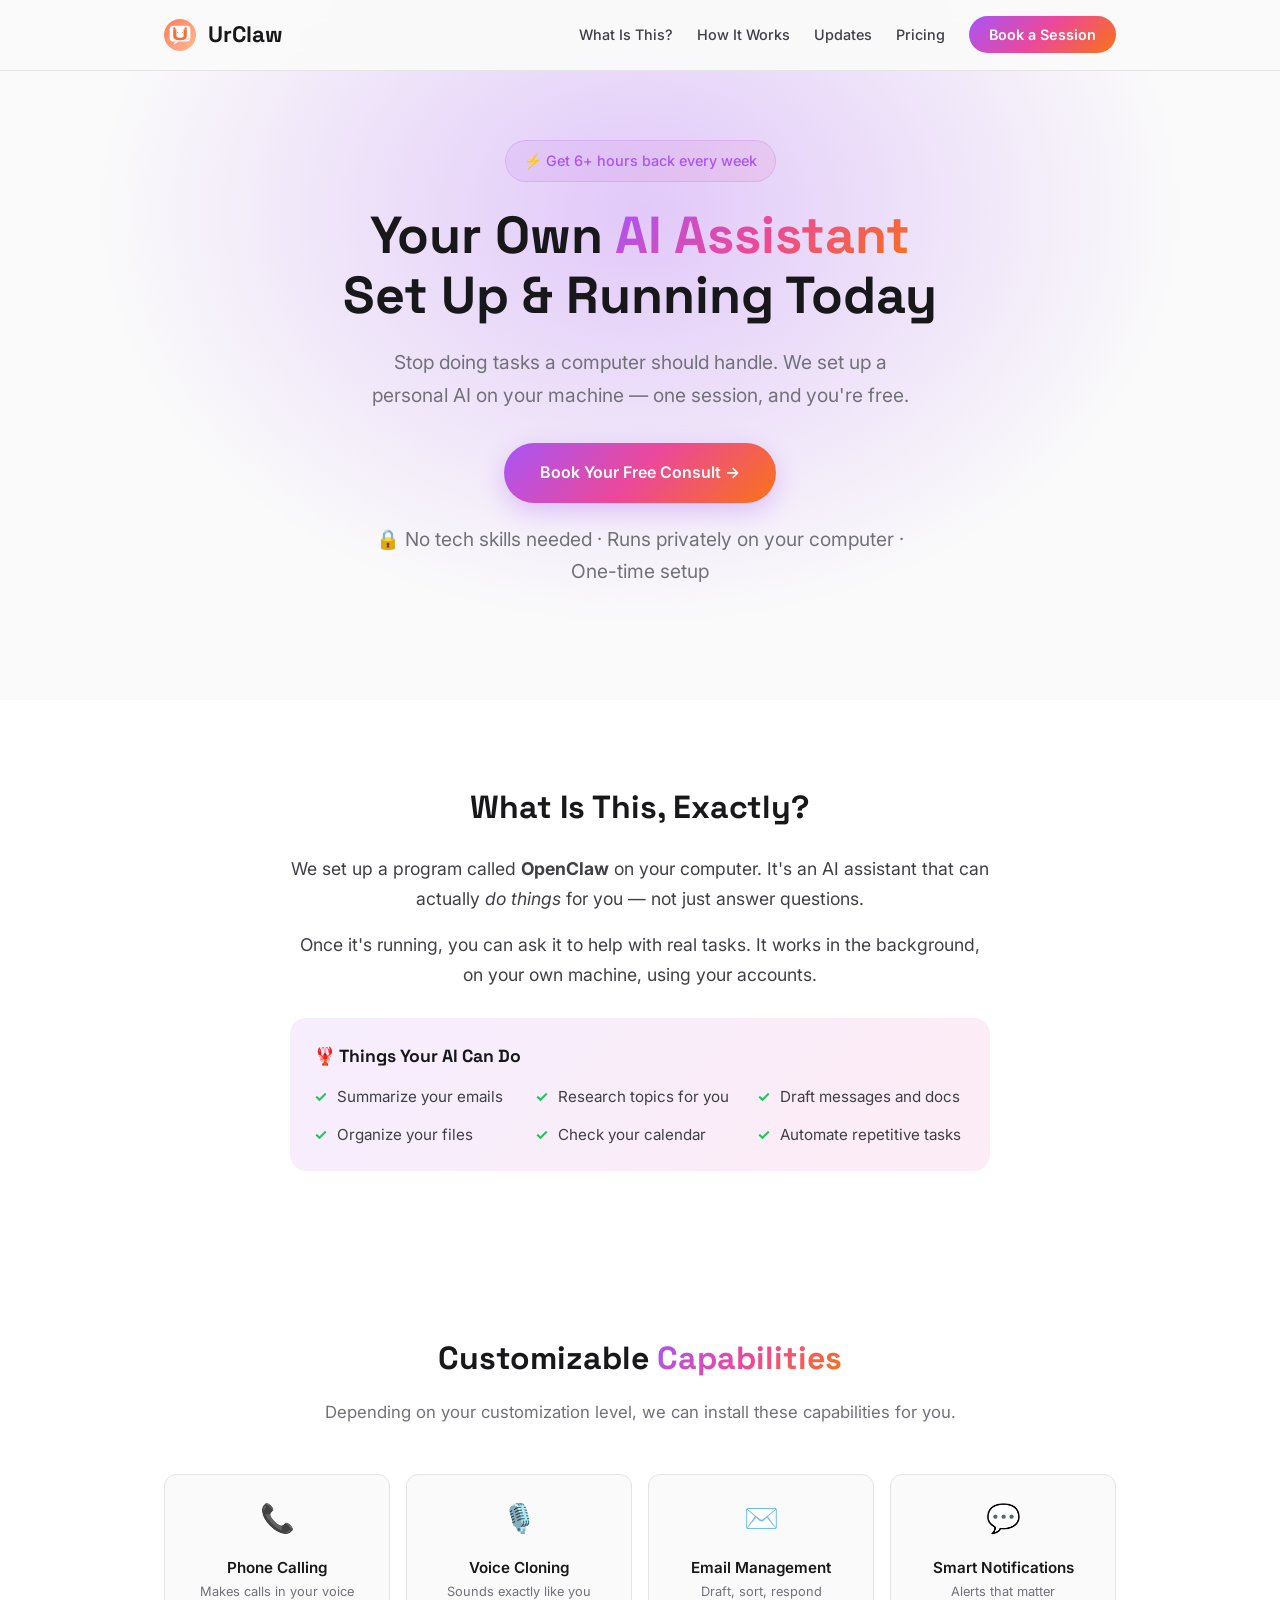
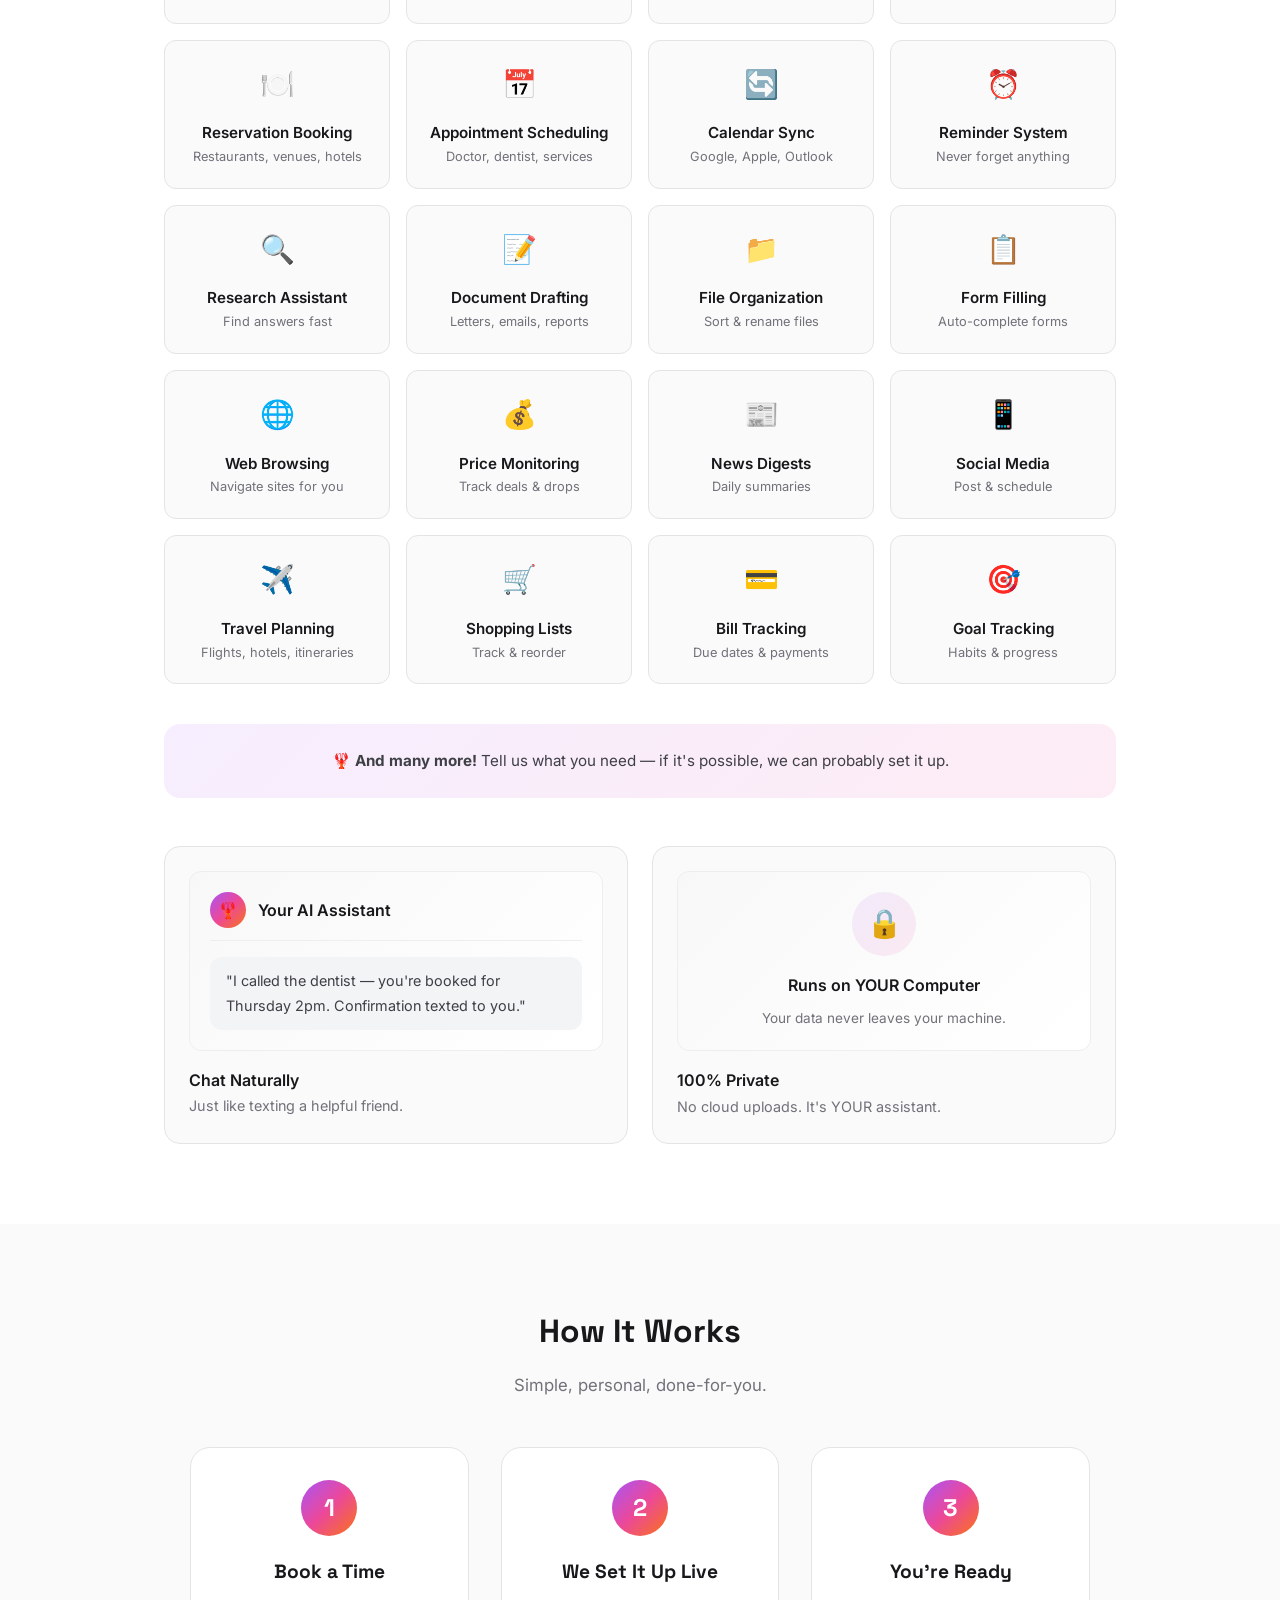
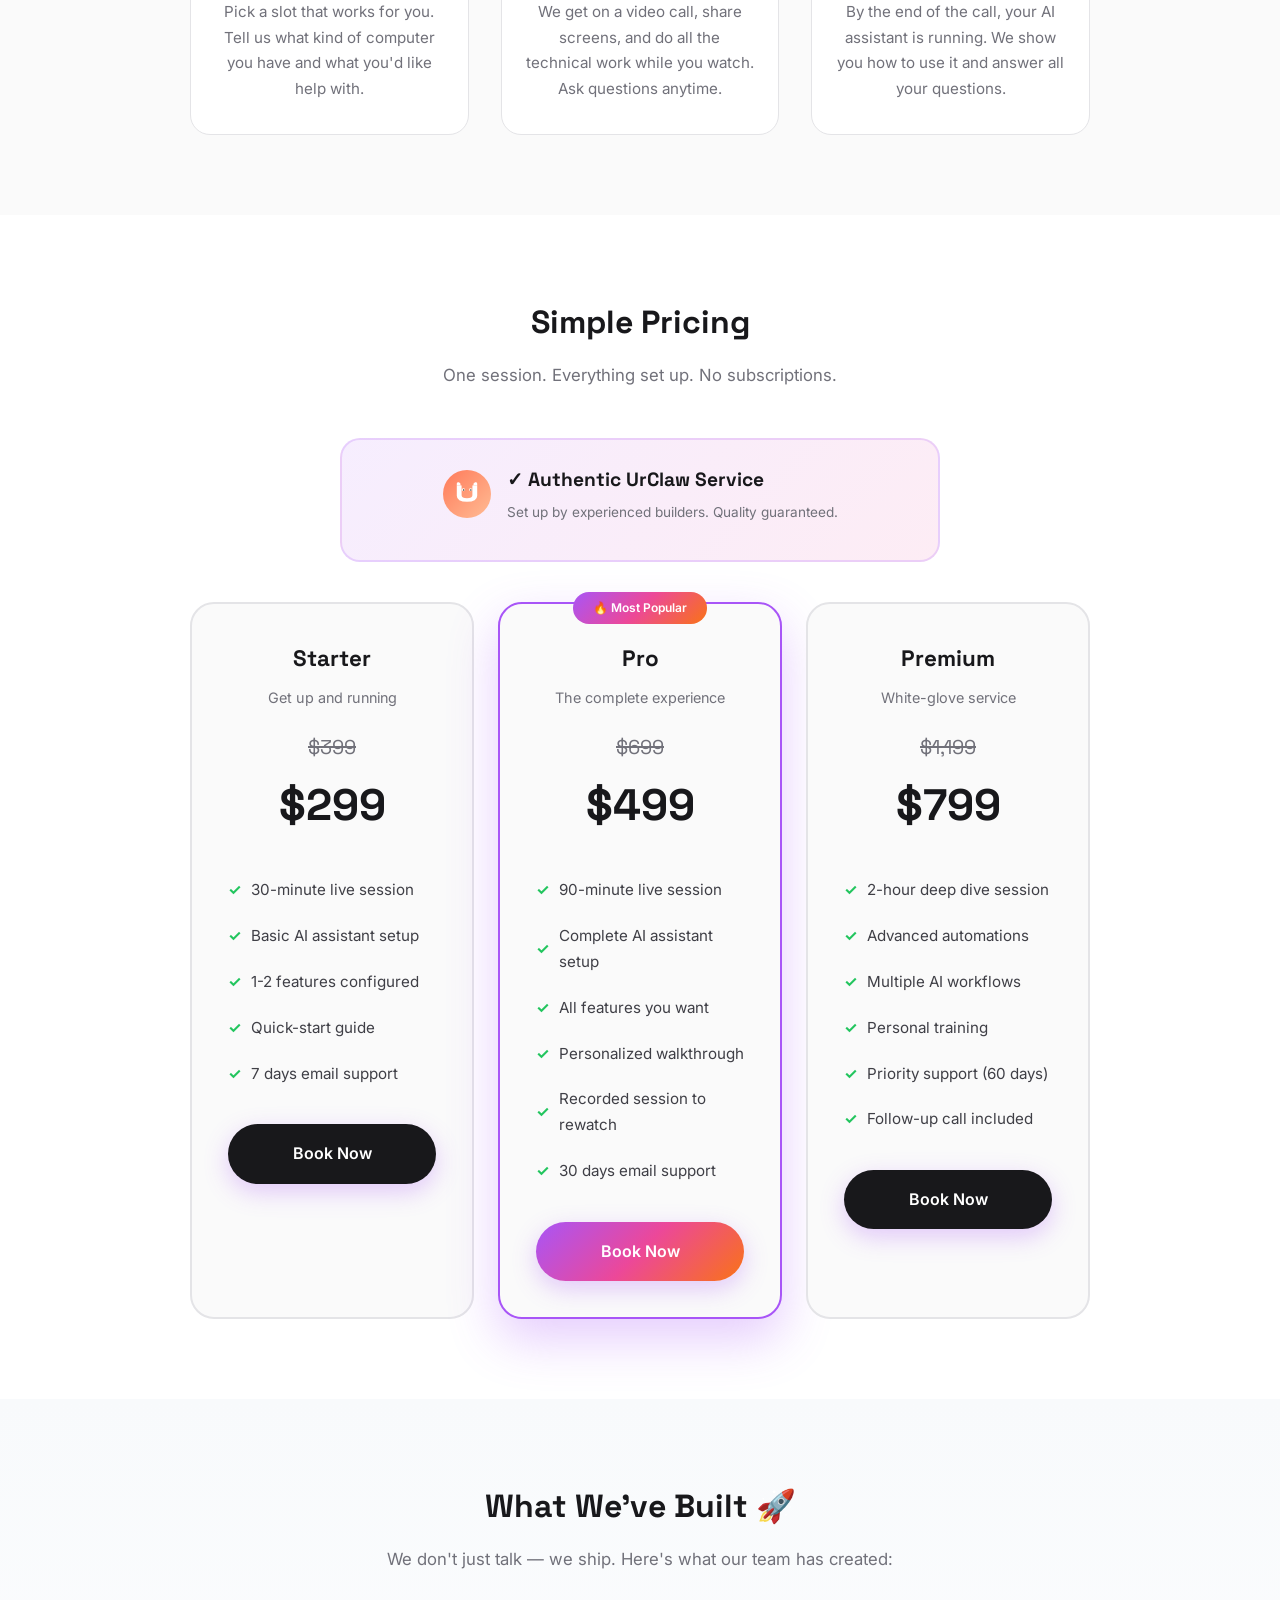
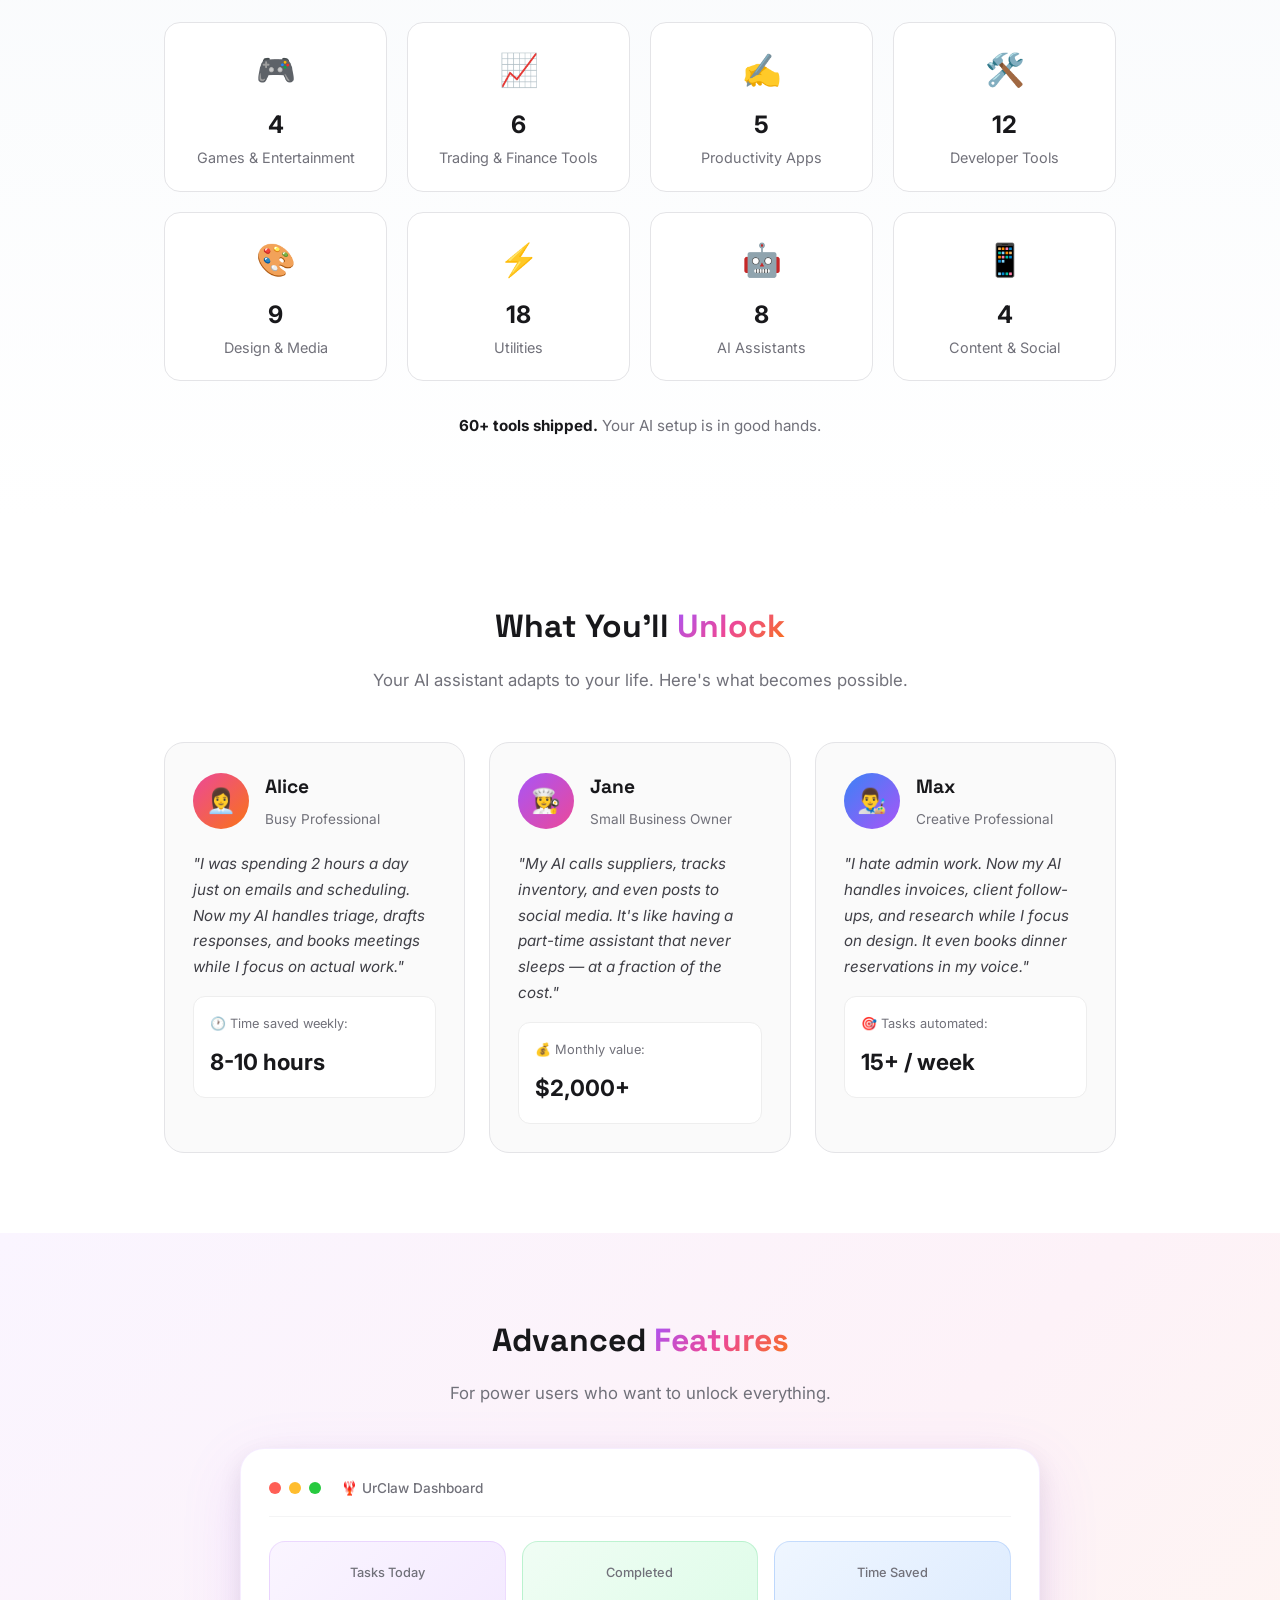
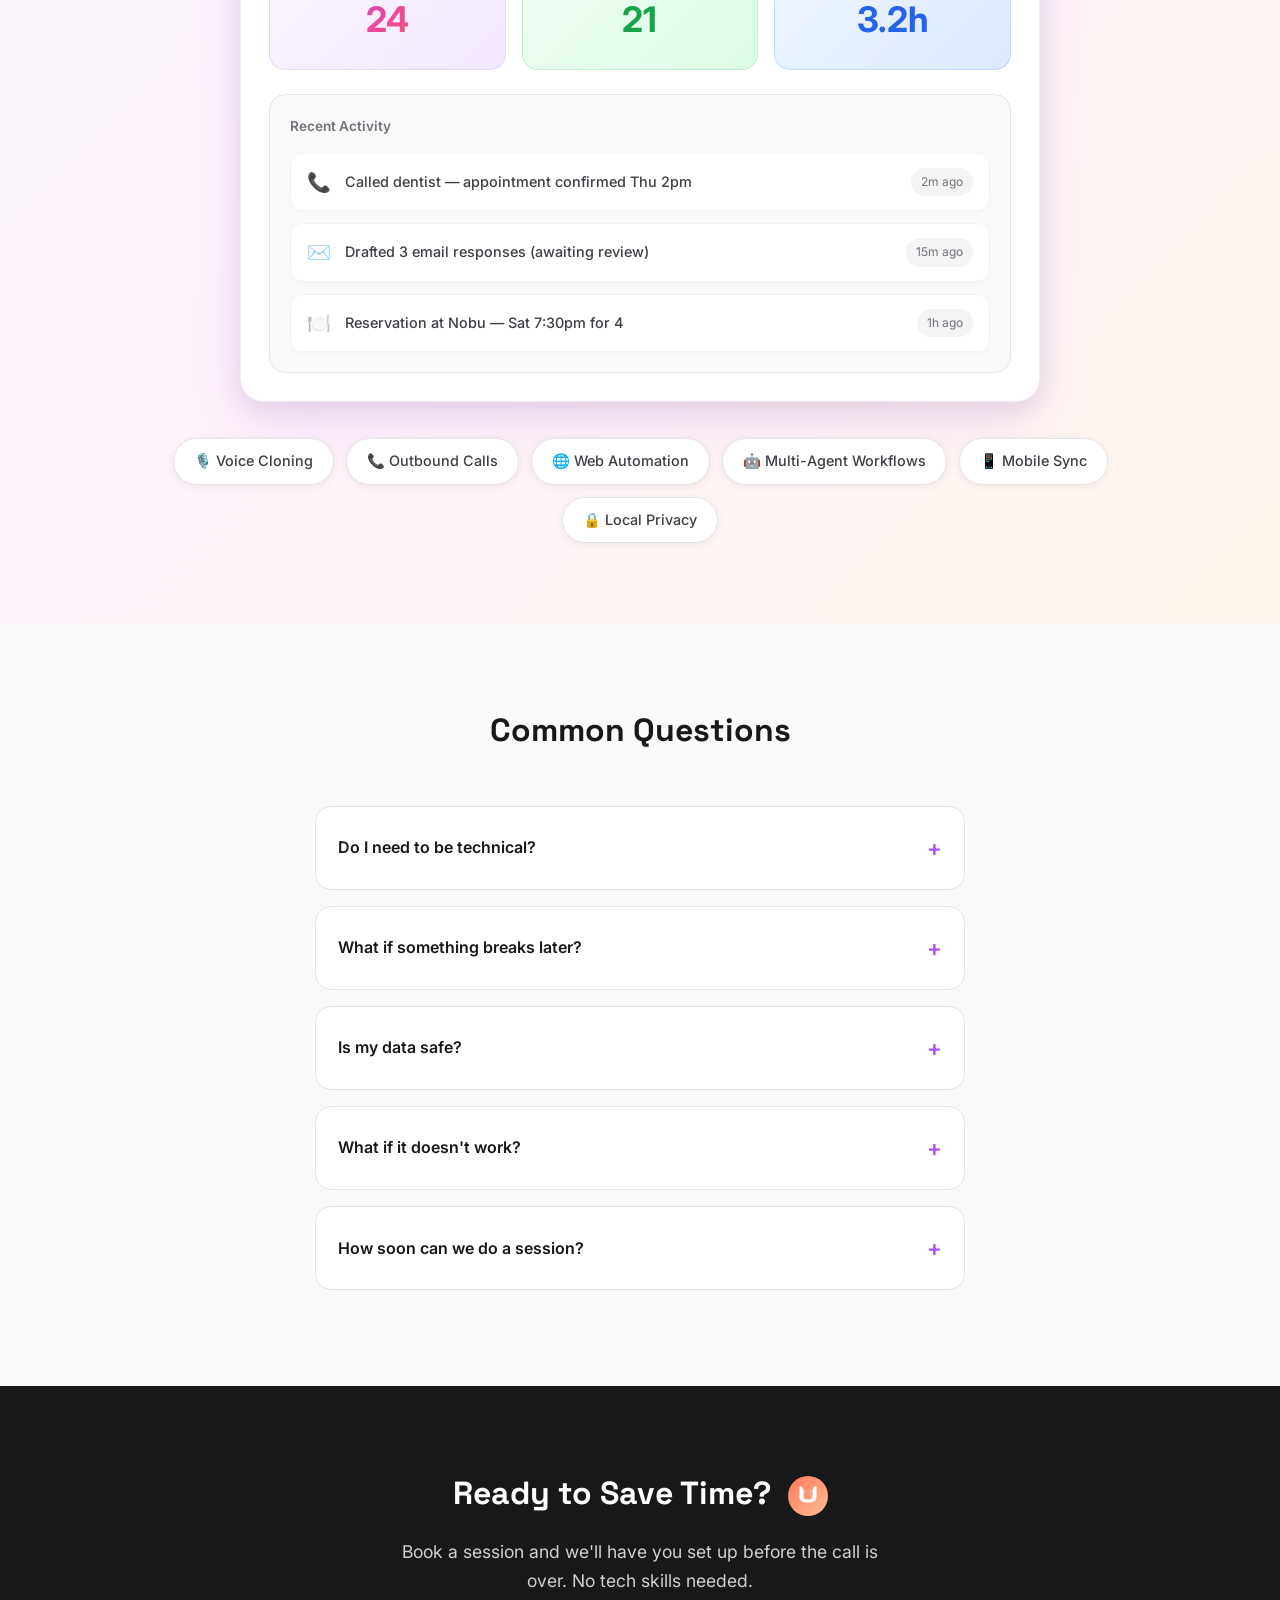
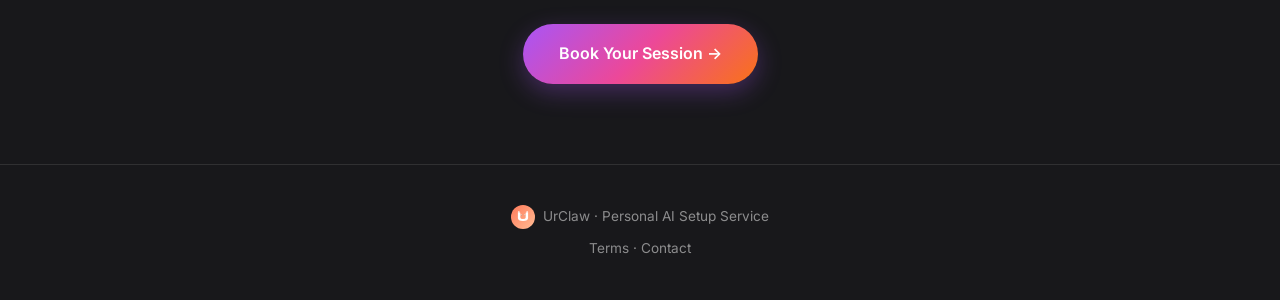
==== index.html @ 1b60577e "Initial site: clean public files only" ====
<!DOCTYPE html>
<html lang="en">
<head>
    <meta charset="UTF-8">
    <meta name="viewport" content="width=device-width, initial-scale=1.0">
    <title>UrClaw | Get Your Own AI Assistant, Set Up For You</title>
    <meta name="description" content="Want an AI that actually does things for you? We'll set it up on your computer in one session. No tech skills needed.">
    <link rel="icon" type="image/svg+xml" href="favicon.svg">
    <link rel="preconnect" href="https://fonts.googleapis.com">
    <link rel="preconnect" href="https://fonts.gstatic.com" crossorigin>
    <link href="https://fonts.googleapis.com/css2?family=Space+Grotesk:wght@400;500;600;700&family=Inter:wght@400;500&display=swap" rel="stylesheet">
    <style>
        :root {
            --primary: #18181b;
            --accent: #a855f7;
            --accent-glow: rgba(168, 85, 247, 0.3);
            --text: #3f3f46;
            --text-light: #71717a;
            --bg: #fafafa;
            --border: #e4e4e7;
            --success: #22c55e;
            --gradient: linear-gradient(135deg, #a855f7 0%, #ec4899 50%, #f97316 100%);
            --gradient-subtle: linear-gradient(135deg, rgba(168, 85, 247, 0.1) 0%, rgba(236, 72, 153, 0.1) 100%);
        }

        * { margin: 0; padding: 0; box-sizing: border-box; }

        body {
            font-family: 'Inter', -apple-system, sans-serif;
            color: var(--text);
            line-height: 1.7;
            background: var(--bg);
        }

        h1, h2, h3 { font-family: 'Space Grotesk', sans-serif; color: var(--primary); }

        .container { max-width: 1000px; margin: 0 auto; padding: 0 24px; }

        /* Navigation */
        nav {
            position: fixed;
            top: 0;
            left: 0;
            right: 0;
            background: rgba(250, 250, 250, 0.95);
            backdrop-filter: blur(12px);
            border-bottom: 1px solid var(--border);
            z-index: 1000;
            padding: 16px 0;
        }

        nav .container {
            display: flex;
            justify-content: space-between;
            align-items: center;
        }

        .logo {
            font-family: 'Space Grotesk', sans-serif;
            font-size: 1.4rem;
            font-weight: 700;
            color: var(--primary);
            text-decoration: none;
            display: flex;
            align-items: center;
            gap: 8px;
        }

        .nav-links {
            display: flex;
            gap: 24px;
            list-style: none;
            align-items: center;
        }

        .nav-links a {
            color: var(--text);
            text-decoration: none;
            font-weight: 500;
            font-size: 0.9rem;
        }

        .nav-links a:hover { color: var(--accent); }

        .nav-cta {
            background: var(--gradient);
            color: white !important;
            padding: 10px 20px;
            border-radius: 50px;
            font-weight: 600 !important;
        }

        /* Hamburger Menu */
        .hamburger {
            display: none;
            flex-direction: column;
            gap: 5px;
            cursor: pointer;
            background: none;
            border: none;
            padding: 8px;
        }

        .hamburger span {
            width: 24px;
            height: 2px;
            background: var(--primary);
            transition: all 0.3s;
        }

        .hamburger.active span:nth-child(1) {
            transform: rotate(45deg) translate(6px, 6px);
        }

        .hamburger.active span:nth-child(2) {
            opacity: 0;
        }

        .hamburger.active span:nth-child(3) {
            transform: rotate(-45deg) translate(6px, -6px);
        }

        /* Hero */
        .hero {
            padding: 140px 0 80px;
            text-align: center;
            position: relative;
        }

        .hero::before {
            content: '';
            position: absolute;
            top: 0;
            left: 0;
            right: 0;
            bottom: 0;
            background: radial-gradient(ellipse at 50% 30%, var(--accent-glow) 0%, transparent 60%);
            pointer-events: none;
            z-index: -1;
        }

        .hero-badge {
            display: inline-block;
            background: var(--gradient-subtle);
            border: 1px solid rgba(168, 85, 247, 0.2);
            padding: 8px 18px;
            border-radius: 50px;
            font-size: 0.9rem;
            font-weight: 500;
            margin-bottom: 24px;
            color: var(--accent);
        }

        .hero h1 {
            font-size: clamp(2.25rem, 5vw, 3.25rem);
            font-weight: 700;
            line-height: 1.15;
            margin-bottom: 20px;
            max-width: 700px;
            margin-left: auto;
            margin-right: auto;
        }

        .gradient-text {
            background: var(--gradient);
            -webkit-background-clip: text;
            -webkit-text-fill-color: transparent;
            background-clip: text;
        }

        .hero p {
            font-size: 1.2rem;
            color: var(--text-light);
            margin-bottom: 32px;
            max-width: 550px;
            margin-left: auto;
            margin-right: auto;
        }

        .btn {
            display: inline-block;
            padding: 16px 36px;
            border-radius: 50px;
            font-weight: 600;
            font-size: 1rem;
            text-decoration: none;
            transition: all 0.3s;
        }

        .btn-primary {
            background: var(--gradient);
            color: white;
            box-shadow: 0 8px 24px var(--accent-glow);
        }

        .btn-primary:hover {
            transform: translateY(-3px);
            box-shadow: 0 12px 32px var(--accent-glow);
        }

        .hero-note {
            margin-top: 20px;
            font-size: 0.9rem;
            color: var(--text-light);
        }

        /* What Is This */
        .what-is-this {
            padding: 80px 0;
            background: white;
        }

        .what-content {
            max-width: 700px;
            margin: 0 auto;
            text-align: center;
        }

        .what-content h2 {
            font-size: 2rem;
            margin-bottom: 20px;
        }

        .what-content p {
            font-size: 1.1rem;
            color: var(--text);
            margin-bottom: 16px;
        }

        .what-content .highlight {
            background: var(--gradient-subtle);
            padding: 24px;
            border-radius: 16px;
            margin-top: 28px;
            text-align: left;
        }

        .what-content .highlight h3 {
            font-size: 1.1rem;
            margin-bottom: 12px;
            display: flex;
            align-items: center;
            gap: 8px;
        }

        .example-list {
            list-style: none;
            display: grid;
            grid-template-columns: repeat(auto-fit, minmax(200px, 1fr));
            gap: 12px;
        }

        .example-list li {
            display: flex;
            align-items: center;
            gap: 10px;
            font-size: 0.95rem;
        }

        .example-list li::before {
            content: "✓";
            color: var(--success);
            font-weight: bold;
        }

        /* How It Works */
        .how-it-works {
            padding: 80px 0;
        }

        .section-header {
            text-align: center;
            margin-bottom: 48px;
        }

        .section-header h2 {
            font-size: 2rem;
            margin-bottom: 12px;
        }

        .section-header p {
            color: var(--text-light);
            font-size: 1.05rem;
        }

        .steps {
            display: grid;
            grid-template-columns: repeat(auto-fit, minmax(250px, 1fr));
            gap: 32px;
            max-width: 900px;
            margin: 0 auto;
        }

        .step {
            text-align: center;
            padding: 32px 24px;
            background: white;
            border-radius: 20px;
            border: 1px solid var(--border);
        }

        .step-number {
            width: 56px;
            height: 56px;
            background: var(--gradient);
            border-radius: 50%;
            display: flex;
            align-items: center;
            justify-content: center;
            color: white;
            font-family: 'Space Grotesk', sans-serif;
            font-size: 1.5rem;
            font-weight: 700;
            margin: 0 auto 20px;
        }

        .step h3 {
            font-size: 1.2rem;
            margin-bottom: 10px;
        }

        .step p {
            color: var(--text-light);
            font-size: 0.95rem;
        }

        /* Pricing */
        .pricing {
            padding: 80px 0;
            background: white;
        }

        .pricing-grid {
            display: grid;
            grid-template-columns: repeat(auto-fit, minmax(280px, 1fr));
            gap: 24px;
            max-width: 900px;
            margin: 0 auto;
        }

        .pricing-card {
            background: var(--bg);
            border-radius: 24px;
            padding: 36px;
            border: 2px solid var(--border);
            text-align: center;
            position: relative;
        }

        .pricing-card.featured {
            border-color: var(--accent);
            box-shadow: 0 20px 50px var(--accent-glow);
        }

        .featured-badge {
            position: absolute;
            top: -12px;
            left: 50%;
            transform: translateX(-50%);
            background: var(--gradient);
            color: white;
            padding: 6px 20px;
            border-radius: 50px;
            font-size: 0.75rem;
            font-weight: 600;
        }

        .pricing-card h3 {
            font-size: 1.4rem;
            margin-bottom: 8px;
        }

        .pricing-card .tagline {
            color: var(--text-light);
            font-size: 0.9rem;
            margin-bottom: 20px;
        }

        .pricing-card .price-wrapper {
            margin-bottom: 24px;
        }

        .pricing-card .price-original {
            font-family: 'Space Grotesk', sans-serif;
            font-size: 1.25rem;
            color: var(--text-light);
            text-decoration: line-through;
            margin-bottom: 4px;
        }

        .pricing-card .price {
            font-family: 'Space Grotesk', sans-serif;
            font-size: 2.75rem;
            font-weight: 700;
            color: var(--primary);
        }

        .pricing-features {
            list-style: none;
            text-align: left;
            margin-bottom: 28px;
        }

        .pricing-features li {
            padding: 10px 0;
            display: flex;
            align-items: center;
            gap: 10px;
            font-size: 0.95rem;
        }

        .pricing-features li::before {
            content: "✓";
            color: var(--success);
            font-weight: bold;
        }

        .pricing-card .btn {
            width: 100%;
            text-align: center;
        }

        /* FAQ */
        .faq {
            padding: 80px 0;
        }

        .faq-list {
            max-width: 650px;
            margin: 0 auto;
        }

        .faq-item {
            background: white;
            border: 1px solid var(--border);
            border-radius: 16px;
            margin-bottom: 16px;
            overflow: hidden;
        }

        .faq-question {
            padding: 22px;
            font-weight: 600;
            color: var(--primary);
            cursor: pointer;
            display: flex;
            justify-content: space-between;
            align-items: center;
        }

        .faq-question::after {
            content: "+";
            font-size: 1.4rem;
            color: var(--accent);
        }

        .faq-answer {
            padding: 0 22px 22px;
            color: var(--text-light);
            line-height: 1.7;
        }

        /* CTA */
        .cta {
            padding: 80px 0;
            background: var(--primary);
            color: white;
            text-align: center;
        }

        .cta h2 {
            color: white;
            font-size: 2rem;
            margin-bottom: 16px;
        }

        .cta p {
            opacity: 0.8;
            font-size: 1.1rem;
            margin-bottom: 28px;
            max-width: 500px;
            margin-left: auto;
            margin-right: auto;
        }

        /* Footer */
        footer {
            padding: 40px 0;
            background: var(--primary);
            border-top: 1px solid rgba(255,255,255,0.1);
            text-align: center;
            color: rgba(255,255,255,0.5);
            font-size: 0.85rem;
        }

        footer a {
            color: rgba(255,255,255,0.5);
            text-decoration: none;
        }

        footer a:hover { color: white; }

        /* Responsive */
        @media (max-width: 768px) {
            .hamburger {
                display: flex;
            }

            .nav-links {
                position: fixed;
                top: 68px;
                left: 0;
                right: 0;
                background: rgba(250, 250, 250, 0.98);
                backdrop-filter: blur(12px);
                flex-direction: column;
                padding: 20px 24px;
                border-bottom: 1px solid var(--border);
                box-shadow: 0 10px 30px rgba(0, 0, 0, 0.1);
                transform: translateY(-100%);
                opacity: 0;
                transition: transform 0.3s, opacity 0.3s;
                pointer-events: none;
            }

            .nav-links.active {
                transform: translateY(0);
                opacity: 1;
                pointer-events: all;
            }

            .nav-links li {
                margin: 0;
                padding: 12px 0;
                border-bottom: 1px solid var(--border);
            }

            .nav-links li:last-child {
                border-bottom: none;
            }

            .nav-links a {
                display: block;
                font-size: 1rem;
            }

            .hero h1 { font-size: 1.9rem; }
            .steps { grid-template-columns: 1fr; }
            .pricing-grid { grid-template-columns: 1fr; }
        }
    </style>
</head>
<body>
    <nav>
        <div class="container">
            <a href="index.html" class="logo"><img src="icons/twitter-claws.svg" alt="UrClaw" style="height: 32px; width: auto; margin-right: 4px;"> UrClaw</a>
            <button class="hamburger" aria-label="Menu">
                <span></span>
                <span></span>
                <span></span>
            </button>
            <ul class="nav-links">
                <li><a href="#what">What Is This?</a></li>
                <li><a href="#how">How It Works</a></li>
                <li><a href="news.html">Updates</a></li>
                <li><a href="#pricing">Pricing</a></li>
                <li><a href="https://calendly.com/a-labs" class="nav-cta">Book a Session</a></li>
            </ul>
        </div>
    </nav>

    <!-- Hero -->
    <section class="hero">
        <div class="container">
            <div class="hero-badge">
                ⚡ Get 6+ hours back every week
            </div>
            <h1>Your Own <span class="gradient-text">AI Assistant</span><br>Set Up & Running Today</h1>
            <p>Stop doing tasks a computer should handle. We set up a personal AI on your machine — one session, and you're free.</p>
            <a href="https://calendly.com/a-labs" class="btn btn-primary">Book Your Free Consult →</a>
            <p class="hero-note">
                🔒 No tech skills needed · Runs privately on your computer · One-time setup
            </p>
        </div>
    </section>

    <!-- What Is This -->
    <section class="what-is-this" id="what">
        <div class="container">
            <div class="what-content">
                <h2>What Is This, Exactly?</h2>
                <p>We set up a program called <strong>OpenClaw</strong> on your computer. It's an AI assistant that can actually <em>do things</em> for you — not just answer questions.</p>
                <p>Once it's running, you can ask it to help with real tasks. It works in the background, on your own machine, using your accounts.</p>
                
                <div class="highlight">
                    <h3>🦞 Things Your AI Can Do</h3>
                    <ul class="example-list">
                        <li>Summarize your emails</li>
                        <li>Research topics for you</li>
                        <li>Draft messages and docs</li>
                        <li>Organize your files</li>
                        <li>Check your calendar</li>
                        <li>Automate repetitive tasks</li>
                    </ul>
                </div>
            </div>
        </div>
    </section>

    <!-- Customizable Capabilities -->
    <section class="capabilities" id="demo" style="padding: 80px 0; background: white;">
        <div class="container">
            <div class="section-header">
                <h2>Customizable <span class="gradient-text">Capabilities</span></h2>
                <p>Depending on your customization level, we can install these capabilities for you.</p>
            </div>
            
            <!-- Capability Grid -->
            <div style="display: grid; grid-template-columns: repeat(auto-fit, minmax(180px, 1fr)); gap: 16px; margin-top: 40px;">
                
                <!-- Communication -->
                <div style="background: var(--bg); border-radius: 12px; padding: 20px; border: 1px solid var(--border); text-align: center;">
                    <div style="font-size: 28px; margin-bottom: 12px;">📞</div>
                    <p style="font-weight: 600; color: var(--primary); font-size: 0.95rem;">Phone Calling</p>
                    <p style="font-size: 0.8rem; color: var(--text-light);">Makes calls in your voice</p>
                </div>
                
                <div style="background: var(--bg); border-radius: 12px; padding: 20px; border: 1px solid var(--border); text-align: center;">
                    <div style="font-size: 28px; margin-bottom: 12px;">🎙️</div>
                    <p style="font-weight: 600; color: var(--primary); font-size: 0.95rem;">Voice Cloning</p>
                    <p style="font-size: 0.8rem; color: var(--text-light);">Sounds exactly like you</p>
                </div>
                
                <div style="background: var(--bg); border-radius: 12px; padding: 20px; border: 1px solid var(--border); text-align: center;">
                    <div style="font-size: 28px; margin-bottom: 12px;">✉️</div>
                    <p style="font-weight: 600; color: var(--primary); font-size: 0.95rem;">Email Management</p>
                    <p style="font-size: 0.8rem; color: var(--text-light);">Draft, sort, respond</p>
                </div>
                
                <div style="background: var(--bg); border-radius: 12px; padding: 20px; border: 1px solid var(--border); text-align: center;">
                    <div style="font-size: 28px; margin-bottom: 12px;">💬</div>
                    <p style="font-weight: 600; color: var(--primary); font-size: 0.95rem;">Smart Notifications</p>
                    <p style="font-size: 0.8rem; color: var(--text-light);">Alerts that matter</p>
                </div>
                
                <!-- Scheduling -->
                <div style="background: var(--bg); border-radius: 12px; padding: 20px; border: 1px solid var(--border); text-align: center;">
                    <div style="font-size: 28px; margin-bottom: 12px;">🍽️</div>
                    <p style="font-weight: 600; color: var(--primary); font-size: 0.95rem;">Reservation Booking</p>
                    <p style="font-size: 0.8rem; color: var(--text-light);">Restaurants, venues, hotels</p>
                </div>
                
                <div style="background: var(--bg); border-radius: 12px; padding: 20px; border: 1px solid var(--border); text-align: center;">
                    <div style="font-size: 28px; margin-bottom: 12px;">📅</div>
                    <p style="font-weight: 600; color: var(--primary); font-size: 0.95rem;">Appointment Scheduling</p>
                    <p style="font-size: 0.8rem; color: var(--text-light);">Doctor, dentist, services</p>
                </div>
                
                <div style="background: var(--bg); border-radius: 12px; padding: 20px; border: 1px solid var(--border); text-align: center;">
                    <div style="font-size: 28px; margin-bottom: 12px;">🔄</div>
                    <p style="font-weight: 600; color: var(--primary); font-size: 0.95rem;">Calendar Sync</p>
                    <p style="font-size: 0.8rem; color: var(--text-light);">Google, Apple, Outlook</p>
                </div>
                
                <div style="background: var(--bg); border-radius: 12px; padding: 20px; border: 1px solid var(--border); text-align: center;">
                    <div style="font-size: 28px; margin-bottom: 12px;">⏰</div>
                    <p style="font-weight: 600; color: var(--primary); font-size: 0.95rem;">Reminder System</p>
                    <p style="font-size: 0.8rem; color: var(--text-light);">Never forget anything</p>
                </div>
                
                <!-- Productivity -->
                <div style="background: var(--bg); border-radius: 12px; padding: 20px; border: 1px solid var(--border); text-align: center;">
                    <div style="font-size: 28px; margin-bottom: 12px;">🔍</div>
                    <p style="font-weight: 600; color: var(--primary); font-size: 0.95rem;">Research Assistant</p>
                    <p style="font-size: 0.8rem; color: var(--text-light);">Find answers fast</p>
                </div>
                
                <div style="background: var(--bg); border-radius: 12px; padding: 20px; border: 1px solid var(--border); text-align: center;">
                    <div style="font-size: 28px; margin-bottom: 12px;">📝</div>
                    <p style="font-weight: 600; color: var(--primary); font-size: 0.95rem;">Document Drafting</p>
                    <p style="font-size: 0.8rem; color: var(--text-light);">Letters, emails, reports</p>
                </div>
                
                <div style="background: var(--bg); border-radius: 12px; padding: 20px; border: 1px solid var(--border); text-align: center;">
                    <div style="font-size: 28px; margin-bottom: 12px;">📁</div>
                    <p style="font-weight: 600; color: var(--primary); font-size: 0.95rem;">File Organization</p>
                    <p style="font-size: 0.8rem; color: var(--text-light);">Sort & rename files</p>
                </div>
                
                <div style="background: var(--bg); border-radius: 12px; padding: 20px; border: 1px solid var(--border); text-align: center;">
                    <div style="font-size: 28px; margin-bottom: 12px;">📋</div>
                    <p style="font-weight: 600; color: var(--primary); font-size: 0.95rem;">Form Filling</p>
                    <p style="font-size: 0.8rem; color: var(--text-light);">Auto-complete forms</p>
                </div>
                
                <!-- Web & Browsing -->
                <div style="background: var(--bg); border-radius: 12px; padding: 20px; border: 1px solid var(--border); text-align: center;">
                    <div style="font-size: 28px; margin-bottom: 12px;">🌐</div>
                    <p style="font-weight: 600; color: var(--primary); font-size: 0.95rem;">Web Browsing</p>
                    <p style="font-size: 0.8rem; color: var(--text-light);">Navigate sites for you</p>
                </div>
                
                <div style="background: var(--bg); border-radius: 12px; padding: 20px; border: 1px solid var(--border); text-align: center;">
                    <div style="font-size: 28px; margin-bottom: 12px;">💰</div>
                    <p style="font-weight: 600; color: var(--primary); font-size: 0.95rem;">Price Monitoring</p>
                    <p style="font-size: 0.8rem; color: var(--text-light);">Track deals & drops</p>
                </div>
                
                <div style="background: var(--bg); border-radius: 12px; padding: 20px; border: 1px solid var(--border); text-align: center;">
                    <div style="font-size: 28px; margin-bottom: 12px;">📰</div>
                    <p style="font-weight: 600; color: var(--primary); font-size: 0.95rem;">News Digests</p>
                    <p style="font-size: 0.8rem; color: var(--text-light);">Daily summaries</p>
                </div>
                
                <div style="background: var(--bg); border-radius: 12px; padding: 20px; border: 1px solid var(--border); text-align: center;">
                    <div style="font-size: 28px; margin-bottom: 12px;">📱</div>
                    <p style="font-weight: 600; color: var(--primary); font-size: 0.95rem;">Social Media</p>
                    <p style="font-size: 0.8rem; color: var(--text-light);">Post & schedule</p>
                </div>
                
                <!-- Life Admin -->
                <div style="background: var(--bg); border-radius: 12px; padding: 20px; border: 1px solid var(--border); text-align: center;">
                    <div style="font-size: 28px; margin-bottom: 12px;">✈️</div>
                    <p style="font-weight: 600; color: var(--primary); font-size: 0.95rem;">Travel Planning</p>
                    <p style="font-size: 0.8rem; color: var(--text-light);">Flights, hotels, itineraries</p>
                </div>
                
                <div style="background: var(--bg); border-radius: 12px; padding: 20px; border: 1px solid var(--border); text-align: center;">
                    <div style="font-size: 28px; margin-bottom: 12px;">🛒</div>
                    <p style="font-weight: 600; color: var(--primary); font-size: 0.95rem;">Shopping Lists</p>
                    <p style="font-size: 0.8rem; color: var(--text-light);">Track & reorder</p>
                </div>
                
                <div style="background: var(--bg); border-radius: 12px; padding: 20px; border: 1px solid var(--border); text-align: center;">
                    <div style="font-size: 28px; margin-bottom: 12px;">💳</div>
                    <p style="font-weight: 600; color: var(--primary); font-size: 0.95rem;">Bill Tracking</p>
                    <p style="font-size: 0.8rem; color: var(--text-light);">Due dates & payments</p>
                </div>
                
                <div style="background: var(--bg); border-radius: 12px; padding: 20px; border: 1px solid var(--border); text-align: center;">
                    <div style="font-size: 28px; margin-bottom: 12px;">🎯</div>
                    <p style="font-weight: 600; color: var(--primary); font-size: 0.95rem;">Goal Tracking</p>
                    <p style="font-size: 0.8rem; color: var(--text-light);">Habits & progress</p>
                </div>
                
            </div>
            
            <div style="text-align: center; margin-top: 40px; padding: 24px; background: var(--gradient-subtle); border-radius: 16px;">
                <p style="font-size: 0.95rem; color: var(--text);"><strong>🦞 And many more!</strong> Tell us what you need — if it's possible, we can probably set it up.</p>
            </div>
            
            <!-- Core Features Row -->
            <div style="display: grid; grid-template-columns: repeat(auto-fit, minmax(280px, 1fr)); gap: 24px; margin-top: 48px;">
                <!-- Chat Interface -->
                <div style="background: var(--bg); border-radius: 16px; padding: 24px; border: 1px solid var(--border);">
                    <div style="background: linear-gradient(135deg, #f8f8f8 0%, #fff 100%); border-radius: 12px; padding: 20px; min-height: 160px; border: 1px solid #eee;">
                        <div style="display: flex; align-items: center; gap: 12px; margin-bottom: 16px; padding-bottom: 12px; border-bottom: 1px solid #eee;">
                            <div style="width: 36px; height: 36px; background: var(--gradient); border-radius: 50%; display: flex; align-items: center; justify-content: center;">🦞</div>
                            <span style="font-weight: 600; color: var(--primary);">Your AI Assistant</span>
                        </div>
                        <div style="background: #f3f4f6; padding: 12px 16px; border-radius: 12px; font-size: 0.9rem; color: var(--text);">
                            "I called the dentist — you're booked for Thursday 2pm. Confirmation texted to you."
                        </div>
                    </div>
                    <p style="margin-top: 16px; font-weight: 600; color: var(--primary);">Chat Naturally</p>
                    <p style="font-size: 0.9rem; color: var(--text-light);">Just like texting a helpful friend.</p>
                </div>
                
                <!-- Privacy -->
                <div style="background: var(--bg); border-radius: 16px; padding: 24px; border: 1px solid var(--border);">
                    <div style="background: linear-gradient(135deg, #f8f8f8 0%, #fff 100%); border-radius: 12px; padding: 20px; min-height: 160px; border: 1px solid #eee; display: flex; flex-direction: column; justify-content: center; align-items: center; text-align: center;">
                        <div style="width: 64px; height: 64px; background: var(--gradient-subtle); border-radius: 50%; display: flex; align-items: center; justify-content: center; font-size: 28px; margin-bottom: 16px;">🔒</div>
                        <p style="font-weight: 600; color: var(--primary); margin-bottom: 8px;">Runs on YOUR Computer</p>
                        <p style="font-size: 0.85rem; color: var(--text-light);">Your data never leaves your machine.</p>
                    </div>
                    <p style="margin-top: 16px; font-weight: 600; color: var(--primary);">100% Private</p>
                    <p style="font-size: 0.9rem; color: var(--text-light);">No cloud uploads. It's YOUR assistant.</p>
                </div>
            </div>
        </div>
    </section>

    <!-- How It Works -->
    <section class="how-it-works" id="how">
        <div class="container">
            <div class="section-header">
                <h2>How It Works</h2>
                <p>Simple, personal, done-for-you.</p>
            </div>
            <div class="steps">
                <div class="step">
                    <div class="step-number">1</div>
                    <h3>Book a Time</h3>
                    <p>Pick a slot that works for you. Tell us what kind of computer you have and what you'd like help with.</p>
                </div>
                <div class="step">
                    <div class="step-number">2</div>
                    <h3>We Set It Up Live</h3>
                    <p>We get on a video call, share screens, and do all the technical work while you watch. Ask questions anytime.</p>
                </div>
                <div class="step">
                    <div class="step-number">3</div>
                    <h3>You're Ready</h3>
                    <p>By the end of the call, your AI assistant is running. We show you how to use it and answer all your questions.</p>
                </div>
            </div>
        </div>
    </section>

    <!-- Pricing -->
    <section class="pricing" id="pricing">
        <div class="container">
            <div class="section-header">
                <h2>Simple Pricing</h2>
                <p>One session. Everything set up. No subscriptions.</p>
            </div>
            
            <!-- Brand Guarantee Badge -->
            <div style="background: var(--gradient-subtle); border: 2px solid rgba(168, 85, 247, 0.2); border-radius: 20px; padding: 24px; max-width: 600px; margin: 0 auto 40px; text-align: center;">
                <div style="display: flex; align-items: center; justify-content: center; gap: 16px; margin-bottom: 12px;">
                    <svg viewBox="0 0 400 400" xmlns="http://www.w3.org/2000/svg" style="width: 48px; height: 48px;">
                        <defs>
                            <linearGradient id="guarantee-grad" x1="0%" y1="0%" x2="100%" y2="100%">
                                <stop offset="0%" style="stop-color:#FF7A5A"/>
                                <stop offset="100%" style="stop-color:#FFBC94"/>
                            </linearGradient>
                        </defs>
                        <circle cx="200" cy="200" r="200" fill="url(#guarantee-grad)"/>
                        <path d="M 115 130 L 115 215 Q 115 265 200 265 Q 285 265 285 215 L 285 130 L 245 130 L 245 210 Q 245 235 200 235 Q 155 235 155 210 L 155 130 Z" fill="#FFFFFF"/>
                        <path d="M 115 130 L 115 115 C 115 105, 125 100, 135 105 C 145 110, 148 118, 145 125 L 155 130 Z" fill="#FFFFFF"/>
                        <path d="M 285 130 L 285 115 C 285 105, 275 100, 265 105 C 255 110, 252 118, 255 125 L 245 130 Z" fill="#FFFFFF"/>
                        <circle cx="170" cy="165" r="12" fill="#FFF8F0"/>
                        <circle cx="230" cy="165" r="12" fill="#FFF8F0"/>
                        <circle cx="172" cy="167" r="6" fill="#2D2D2D"/>
                        <circle cx="232" cy="167" r="6" fill="#2D2D2D"/>
                    </svg>
                    <div style="text-align: left;">
                        <h3 style="font-size: 1.2rem; margin-bottom: 4px; color: var(--primary);">✓ Authentic UrClaw Service</h3>
                        <p style="font-size: 0.85rem; color: var(--text-light); margin: 0;">Set up by experienced builders. Quality guaranteed.</p>
                    </div>
                </div>
            </div>
            
            <div class="pricing-grid">
                <div class="pricing-card">
                    <h3>Starter</h3>
                    <p class="tagline">Get up and running</p>
                    <div class="price-wrapper">
                        <div class="price-original">$399</div>
                        <div class="price">$299</div>
                    </div>
                    <ul class="pricing-features">
                        <li>30-minute live session</li>
                        <li>Basic AI assistant setup</li>
                        <li>1-2 features configured</li>
                        <li>Quick-start guide</li>
                        <li>7 days email support</li>
                    </ul>
                    <a href="https://calendly.com/a-labs" class="btn btn-primary" style="background: var(--primary);">Book Now</a>
                </div>
                <div class="pricing-card featured">
                    <div class="featured-badge">🔥 Most Popular</div>
                    <h3>Pro</h3>
                    <p class="tagline">The complete experience</p>
                    <div class="price-wrapper">
                        <div class="price-original">$699</div>
                        <div class="price">$499</div>
                    </div>
                    <ul class="pricing-features">
                        <li>90-minute live session</li>
                        <li>Complete AI assistant setup</li>
                        <li>All features you want</li>
                        <li>Personalized walkthrough</li>
                        <li>Recorded session to rewatch</li>
                        <li>30 days email support</li>
                    </ul>
                    <a href="https://calendly.com/a-labs" class="btn btn-primary">Book Now</a>
                </div>
                <div class="pricing-card">
                    <h3>Premium</h3>
                    <p class="tagline">White-glove service</p>
                    <div class="price-wrapper">
                        <div class="price-original">$1,199</div>
                        <div class="price">$799</div>
                    </div>
                    <ul class="pricing-features">
                        <li>2-hour deep dive session</li>
                        <li>Advanced automations</li>
                        <li>Multiple AI workflows</li>
                        <li>Personal training</li>
                        <li>Priority support (60 days)</li>
                        <li>Follow-up call included</li>
                    </ul>
                    <a href="https://calendly.com/a-labs" class="btn btn-primary" style="background: var(--primary);">Book Now</a>
                </div>
            </div>
        </div>
    </section>

    <!-- What We've Built -->
    <section style="padding: 80px 0; background: linear-gradient(180deg, #f8fafc 0%, white 100%);" id="portfolio">
        <div class="container">
            <div class="section-header">
                <h2>What We've Built 🚀</h2>
                <p>We don't just talk — we ship. Here's what our team has created:</p>
            </div>
            
            <div style="display: grid; grid-template-columns: repeat(auto-fit, minmax(200px, 1fr)); gap: 20px; margin-top: 40px;">
                <div style="background: white; padding: 20px; border-radius: 16px; border: 1px solid var(--border); text-align: center;">
                    <div style="font-size: 2rem; margin-bottom: 8px;">🎮</div>
                    <div style="font-size: 1.5rem; font-weight: 700; color: var(--primary);">4</div>
                    <div style="font-size: 0.9rem; color: var(--text-light);">Games & Entertainment</div>
                </div>
                <div style="background: white; padding: 20px; border-radius: 16px; border: 1px solid var(--border); text-align: center;">
                    <div style="font-size: 2rem; margin-bottom: 8px;">📈</div>
                    <div style="font-size: 1.5rem; font-weight: 700; color: var(--primary);">6</div>
                    <div style="font-size: 0.9rem; color: var(--text-light);">Trading & Finance Tools</div>
                </div>
                <div style="background: white; padding: 20px; border-radius: 16px; border: 1px solid var(--border); text-align: center;">
                    <div style="font-size: 2rem; margin-bottom: 8px;">✍️</div>
                    <div style="font-size: 1.5rem; font-weight: 700; color: var(--primary);">5</div>
                    <div style="font-size: 0.9rem; color: var(--text-light);">Productivity Apps</div>
                </div>
                <div style="background: white; padding: 20px; border-radius: 16px; border: 1px solid var(--border); text-align: center;">
                    <div style="font-size: 2rem; margin-bottom: 8px;">🛠️</div>
                    <div style="font-size: 1.5rem; font-weight: 700; color: var(--primary);">12</div>
                    <div style="font-size: 0.9rem; color: var(--text-light);">Developer Tools</div>
                </div>
                <div style="background: white; padding: 20px; border-radius: 16px; border: 1px solid var(--border); text-align: center;">
                    <div style="font-size: 2rem; margin-bottom: 8px;">🎨</div>
                    <div style="font-size: 1.5rem; font-weight: 700; color: var(--primary);">9</div>
                    <div style="font-size: 0.9rem; color: var(--text-light);">Design & Media</div>
                </div>
                <div style="background: white; padding: 20px; border-radius: 16px; border: 1px solid var(--border); text-align: center;">
                    <div style="font-size: 2rem; margin-bottom: 8px;">⚡</div>
                    <div style="font-size: 1.5rem; font-weight: 700; color: var(--primary);">18</div>
                    <div style="font-size: 0.9rem; color: var(--text-light);">Utilities</div>
                </div>
                <div style="background: white; padding: 20px; border-radius: 16px; border: 1px solid var(--border); text-align: center;">
                    <div style="font-size: 2rem; margin-bottom: 8px;">🤖</div>
                    <div style="font-size: 1.5rem; font-weight: 700; color: var(--primary);">8</div>
                    <div style="font-size: 0.9rem; color: var(--text-light);">AI Assistants</div>
                </div>
                <div style="background: white; padding: 20px; border-radius: 16px; border: 1px solid var(--border); text-align: center;">
                    <div style="font-size: 2rem; margin-bottom: 8px;">📱</div>
                    <div style="font-size: 1.5rem; font-weight: 700; color: var(--primary);">4</div>
                    <div style="font-size: 0.9rem; color: var(--text-light);">Content & Social</div>
                </div>
            </div>
            
            <p style="text-align: center; margin-top: 32px; color: var(--text-light); font-size: 0.95rem;">
                <strong style="color: var(--primary);">60+ tools shipped.</strong> Your AI setup is in good hands.
            </p>
        </div>
    </section>

    <!-- What You'll Unlock -->
    <section style="padding: 80px 0; background: white;" id="unlock">
        <div class="container">
            <div class="section-header">
                <h2>What You'll <span class="gradient-text">Unlock</span></h2>
                <p>Your AI assistant adapts to your life. Here's what becomes possible.</p>
            </div>
            
            <!-- User Journeys -->
            <div style="display: grid; grid-template-columns: repeat(auto-fit, minmax(300px, 1fr)); gap: 24px; margin-top: 40px;">
                
                <!-- Alice - Busy Professional -->
                <div style="background: var(--bg); border-radius: 20px; padding: 28px; border: 1px solid var(--border);">
                    <div style="display: flex; align-items: center; gap: 16px; margin-bottom: 20px;">
                        <div style="width: 56px; height: 56px; background: linear-gradient(135deg, #ec4899 0%, #f97316 100%); border-radius: 50%; display: flex; align-items: center; justify-content: center; font-size: 24px;">👩‍💼</div>
                        <div>
                            <h3 style="font-size: 1.2rem; margin-bottom: 4px;">Alice</h3>
                            <p style="font-size: 0.85rem; color: var(--text-light);">Busy Professional</p>
                        </div>
                    </div>
                    <p style="font-size: 0.95rem; color: var(--text); margin-bottom: 16px; font-style: italic;">"I was spending 2 hours a day just on emails and scheduling. Now my AI handles triage, drafts responses, and books meetings while I focus on actual work."</p>
                    <div style="background: white; border-radius: 12px; padding: 16px; border: 1px solid #eee;">
                        <p style="font-size: 0.8rem; color: var(--text-light); margin-bottom: 8px;">🕐 Time saved weekly:</p>
                        <p style="font-size: 1.4rem; font-weight: 700; color: var(--primary);">8-10 hours</p>
                    </div>
                </div>
                
                <!-- Jane - Small Business Owner -->
                <div style="background: var(--bg); border-radius: 20px; padding: 28px; border: 1px solid var(--border);">
                    <div style="display: flex; align-items: center; gap: 16px; margin-bottom: 20px;">
                        <div style="width: 56px; height: 56px; background: linear-gradient(135deg, #a855f7 0%, #ec4899 100%); border-radius: 50%; display: flex; align-items: center; justify-content: center; font-size: 24px;">👩‍🍳</div>
                        <div>
                            <h3 style="font-size: 1.2rem; margin-bottom: 4px;">Jane</h3>
                            <p style="font-size: 0.85rem; color: var(--text-light);">Small Business Owner</p>
                        </div>
                    </div>
                    <p style="font-size: 0.95rem; color: var(--text); margin-bottom: 16px; font-style: italic;">"My AI calls suppliers, tracks inventory, and even posts to social media. It's like having a part-time assistant that never sleeps — at a fraction of the cost."</p>
                    <div style="background: white; border-radius: 12px; padding: 16px; border: 1px solid #eee;">
                        <p style="font-size: 0.8rem; color: var(--text-light); margin-bottom: 8px;">💰 Monthly value:</p>
                        <p style="font-size: 1.4rem; font-weight: 700; color: var(--primary);">$2,000+</p>
                    </div>
                </div>
                
                <!-- Max - Creative Professional -->
                <div style="background: var(--bg); border-radius: 20px; padding: 28px; border: 1px solid var(--border);">
                    <div style="display: flex; align-items: center; gap: 16px; margin-bottom: 20px;">
                        <div style="width: 56px; height: 56px; background: linear-gradient(135deg, #3b82f6 0%, #a855f7 100%); border-radius: 50%; display: flex; align-items: center; justify-content: center; font-size: 24px;">👨‍🎨</div>
                        <div>
                            <h3 style="font-size: 1.2rem; margin-bottom: 4px;">Max</h3>
                            <p style="font-size: 0.85rem; color: var(--text-light);">Creative Professional</p>
                        </div>
                    </div>
                    <p style="font-size: 0.95rem; color: var(--text); margin-bottom: 16px; font-style: italic;">"I hate admin work. Now my AI handles invoices, client follow-ups, and research while I focus on design. It even books dinner reservations in my voice."</p>
                    <div style="background: white; border-radius: 12px; padding: 16px; border: 1px solid #eee;">
                        <p style="font-size: 0.8rem; color: var(--text-light); margin-bottom: 8px;">🎯 Tasks automated:</p>
                        <p style="font-size: 1.4rem; font-weight: 700; color: var(--primary);">15+ / week</p>
                    </div>
                </div>
            </div>
        </div>
    </section>

    <!-- Advanced Features Dashboard -->
    <section style="padding: 80px 0; background: linear-gradient(135deg, #faf5ff 0%, #fdf2f8 50%, #fff7ed 100%);" id="advanced">
        <div class="container">
            <div class="section-header" style="margin-bottom: 40px;">
                <h2>Advanced <span class="gradient-text">Features</span></h2>
                <p>For power users who want to unlock everything.</p>
            </div>
            
            <!-- Dashboard Mockup - Light & Friendly -->
            <div style="background: white; border-radius: 24px; padding: 28px; box-shadow: 0 20px 60px rgba(168, 85, 247, 0.15), 0 8px 24px rgba(0,0,0,0.08); max-width: 800px; margin: 0 auto; border: 1px solid rgba(168, 85, 247, 0.1);">
                <!-- Window Chrome -->
                <div style="display: flex; align-items: center; gap: 8px; margin-bottom: 24px; padding-bottom: 16px; border-bottom: 1px solid #f4f4f5;">
                    <div style="width: 12px; height: 12px; background: #ff5f56; border-radius: 50%;"></div>
                    <div style="width: 12px; height: 12px; background: #ffbd2e; border-radius: 50%;"></div>
                    <div style="width: 12px; height: 12px; background: #27ca3f; border-radius: 50%;"></div>
                    <span style="margin-left: 12px; color: var(--text-light); font-size: 0.85rem; font-weight: 500;">🦞 UrClaw Dashboard</span>
                </div>
                
                <!-- Dashboard Content -->
                <div style="display: grid; grid-template-columns: repeat(3, 1fr); gap: 16px; margin-bottom: 24px;">
                    <div style="background: linear-gradient(135deg, #faf5ff 0%, #f3e8ff 100%); border-radius: 16px; padding: 20px; text-align: center; border: 1px solid rgba(168, 85, 247, 0.15);">
                        <div style="font-size: 0.8rem; color: var(--text-light); margin-bottom: 6px; font-weight: 500;">Tasks Today</div>
                        <div style="font-size: 2.2rem; font-weight: 700; background: var(--gradient); -webkit-background-clip: text; -webkit-text-fill-color: transparent;">24</div>
                    </div>
                    <div style="background: linear-gradient(135deg, #f0fdf4 0%, #dcfce7 100%); border-radius: 16px; padding: 20px; text-align: center; border: 1px solid rgba(34, 197, 94, 0.2);">
                        <div style="font-size: 0.8rem; color: var(--text-light); margin-bottom: 6px; font-weight: 500;">Completed</div>
                        <div style="font-size: 2.2rem; font-weight: 700; color: #16a34a;">21</div>
                    </div>
                    <div style="background: linear-gradient(135deg, #eff6ff 0%, #dbeafe 100%); border-radius: 16px; padding: 20px; text-align: center; border: 1px solid rgba(59, 130, 246, 0.2);">
                        <div style="font-size: 0.8rem; color: var(--text-light); margin-bottom: 6px; font-weight: 500;">Time Saved</div>
                        <div style="font-size: 2.2rem; font-weight: 700; color: #2563eb;">3.2h</div>
                    </div>
                </div>
                
                <!-- Activity Feed -->
                <div style="background: #fafafa; border-radius: 16px; padding: 20px; border: 1px solid #e4e4e7;">
                    <div style="font-size: 0.85rem; color: var(--text-light); margin-bottom: 14px; font-weight: 600;">Recent Activity</div>
                    <div style="display: flex; flex-direction: column; gap: 12px;">
                        <div style="display: flex; align-items: center; gap: 14px; padding: 12px 16px; background: white; border-radius: 12px; border: 1px solid #f4f4f5; box-shadow: 0 2px 4px rgba(0,0,0,0.02);">
                            <span style="font-size: 1.2rem;">📞</span>
                            <span style="color: var(--text); font-size: 0.9rem; flex: 1; font-weight: 500;">Called dentist — appointment confirmed Thu 2pm</span>
                            <span style="color: var(--text-light); font-size: 0.75rem; background: #f4f4f5; padding: 4px 10px; border-radius: 20px;">2m ago</span>
                        </div>
                        <div style="display: flex; align-items: center; gap: 14px; padding: 12px 16px; background: white; border-radius: 12px; border: 1px solid #f4f4f5; box-shadow: 0 2px 4px rgba(0,0,0,0.02);">
                            <span style="font-size: 1.2rem;">✉️</span>
                            <span style="color: var(--text); font-size: 0.9rem; flex: 1; font-weight: 500;">Drafted 3 email responses (awaiting review)</span>
                            <span style="color: var(--text-light); font-size: 0.75rem; background: #f4f4f5; padding: 4px 10px; border-radius: 20px;">15m ago</span>
                        </div>
                        <div style="display: flex; align-items: center; gap: 14px; padding: 12px 16px; background: white; border-radius: 12px; border: 1px solid #f4f4f5; box-shadow: 0 2px 4px rgba(0,0,0,0.02);">
                            <span style="font-size: 1.2rem;">🍽️</span>
                            <span style="color: var(--text); font-size: 0.9rem; flex: 1; font-weight: 500;">Reservation at Nobu — Sat 7:30pm for 4</span>
                            <span style="color: var(--text-light); font-size: 0.75rem; background: #f4f4f5; padding: 4px 10px; border-radius: 20px;">1h ago</span>
                        </div>
                    </div>
                </div>
            </div>
            
            <!-- Feature Pills -->
            <div style="display: flex; flex-wrap: wrap; justify-content: center; gap: 12px; margin-top: 36px;">
                <span style="background: white; color: var(--text); padding: 10px 20px; border-radius: 50px; font-size: 0.9rem; font-weight: 500; box-shadow: 0 2px 8px rgba(0,0,0,0.06); border: 1px solid #e4e4e7;">🎙️ Voice Cloning</span>
                <span style="background: white; color: var(--text); padding: 10px 20px; border-radius: 50px; font-size: 0.9rem; font-weight: 500; box-shadow: 0 2px 8px rgba(0,0,0,0.06); border: 1px solid #e4e4e7;">📞 Outbound Calls</span>
                <span style="background: white; color: var(--text); padding: 10px 20px; border-radius: 50px; font-size: 0.9rem; font-weight: 500; box-shadow: 0 2px 8px rgba(0,0,0,0.06); border: 1px solid #e4e4e7;">🌐 Web Automation</span>
                <span style="background: white; color: var(--text); padding: 10px 20px; border-radius: 50px; font-size: 0.9rem; font-weight: 500; box-shadow: 0 2px 8px rgba(0,0,0,0.06); border: 1px solid #e4e4e7;">🤖 Multi-Agent Workflows</span>
                <span style="background: white; color: var(--text); padding: 10px 20px; border-radius: 50px; font-size: 0.9rem; font-weight: 500; box-shadow: 0 2px 8px rgba(0,0,0,0.06); border: 1px solid #e4e4e7;">📱 Mobile Sync</span>
                <span style="background: white; color: var(--text); padding: 10px 20px; border-radius: 50px; font-size: 0.9rem; font-weight: 500; box-shadow: 0 2px 8px rgba(0,0,0,0.06); border: 1px solid #e4e4e7;">🔒 Local Privacy</span>
            </div>
        </div>
    </section>

    <!-- FAQ -->
    <section class="faq" id="faq">
        <div class="container">
            <div class="section-header">
                <h2>Common Questions</h2>
            </div>
            <div class="faq-list">
                <div class="faq-item">
                    <div class="faq-question">Do I need to be technical?</div>
                    <div class="faq-answer">Not at all. We do everything for you while you watch. You just need a computer (Mac, Windows, or Linux) and a way to video chat. We'll handle all the technical parts.</div>
                </div>
                <div class="faq-item">
                    <div class="faq-question">What if something breaks later?</div>
                    <div class="faq-answer">Every package includes email support (7-60 days depending on your tier). If something stops working, just reach out and we'll help you fix it. The Full Setup and VIP packages also include a recorded session so you can see exactly what we did.</div>
                </div>
                <div class="faq-item">
                    <div class="faq-question">Is my data safe?</div>
                    <div class="faq-answer">Yes. Everything runs on your own computer — your data never leaves your machine. We help you set it up securely and show you how it all works so you're in control.</div>
                </div>
                <div class="faq-item">
                    <div class="faq-question">What if it doesn't work?</div>
                    <div class="faq-answer">If we can't get your AI assistant running during our session, you get a full refund. No questions asked. (We've never had to issue one.)</div>
                </div>
                <div class="faq-item">
                    <div class="faq-question">How soon can we do a session?</div>
                    <div class="faq-answer">Most sessions happen within 48 hours of booking. When you book, you'll see available times in your timezone.</div>
                </div>
            </div>
        </div>
    </section>

    <!-- CTA -->
    <section class="cta" id="book">
        <div class="container">
            <h2>Ready to Save Time? 
                <svg viewBox="0 0 400 400" xmlns="http://www.w3.org/2000/svg" style="width: 40px; height: 40px; vertical-align: middle; margin-left: 8px;">
                    <defs>
                        <linearGradient id="cta-grad" x1="0%" y1="0%" x2="100%" y2="100%">
                            <stop offset="0%" style="stop-color:#FF7A5A"/>
                            <stop offset="100%" style="stop-color:#FFBC94"/>
                        </linearGradient>
                    </defs>
                    <circle cx="200" cy="200" r="200" fill="url(#cta-grad)"/>
                    <path d="M 115 130 L 115 215 Q 115 265 200 265 Q 285 265 285 215 L 285 130 L 245 130 L 245 210 Q 245 235 200 235 Q 155 235 155 210 L 155 130 Z" fill="#FFFFFF"/>
                    <path d="M 115 130 L 115 115 C 115 105, 125 100, 135 105 C 145 110, 148 118, 145 125 L 155 130 Z" fill="#FFFFFF"/>
                    <path d="M 285 130 L 285 115 C 285 105, 275 100, 265 105 C 255 110, 252 118, 255 125 L 245 130 Z" fill="#FFFFFF"/>
                    <circle cx="170" cy="165" r="12" fill="#FFF8F0"/>
                    <circle cx="230" cy="165" r="12" fill="#FFF8F0"/>
                    <circle cx="172" cy="167" r="6" fill="#2D2D2D"/>
                    <circle cx="232" cy="167" r="6" fill="#2D2D2D"/>
                </svg>
            </h2>
            <p>Book a session and we'll have you set up before the call is over. No tech skills needed.</p>
            <a href="https://calendly.com/a-labs" class="btn btn-primary">Book Your Session →</a>
        </div>
    </section>

    <!-- Footer -->
    <footer>
        <div class="container">
            <p style="display: flex; align-items: center; justify-content: center; gap: 8px;">
                <svg viewBox="0 0 400 400" xmlns="http://www.w3.org/2000/svg" style="width: 24px; height: 24px;">
                    <defs>
                        <linearGradient id="footer-grad" x1="0%" y1="0%" x2="100%" y2="100%">
                            <stop offset="0%" style="stop-color:#FF7A5A"/>
                            <stop offset="100%" style="stop-color:#FFBC94"/>
                        </linearGradient>
                    </defs>
                    <circle cx="200" cy="200" r="200" fill="url(#footer-grad)"/>
                    <path d="M 115 130 L 115 215 Q 115 265 200 265 Q 285 265 285 215 L 285 130 L 245 130 L 245 210 Q 245 235 200 235 Q 155 235 155 210 L 155 130 Z" fill="#FFFFFF"/>
                    <path d="M 115 130 L 115 115 C 115 105, 125 100, 135 105 C 145 110, 148 118, 145 125 L 155 130 Z" fill="#FFFFFF"/>
                    <path d="M 285 130 L 285 115 C 285 105, 275 100, 265 105 C 255 110, 252 118, 255 125 L 245 130 Z" fill="#FFFFFF"/>
                    <circle cx="170" cy="165" r="12" fill="#FFF8F0"/>
                    <circle cx="230" cy="165" r="12" fill="#FFF8F0"/>
                    <circle cx="172" cy="167" r="6" fill="#2D2D2D"/>
                    <circle cx="232" cy="167" r="6" fill="#2D2D2D"/>
                </svg>
                <span>UrClaw · Personal AI Setup Service</span>
            </p>
            <p style="margin-top: 8px;"><a href="terms.html">Terms</a> · <a href="https://calendly.com/a-labs">Contact</a></p>
        </div>
    </footer>

    <script>
        // FAQ toggle
        document.querySelectorAll('.faq-question').forEach(q => {
            q.addEventListener('click', () => {
                const answer = q.nextElementSibling;
                answer.style.display = answer.style.display === 'block' ? 'none' : 'block';
            });
        });
        document.querySelectorAll('.faq-answer').forEach(a => a.style.display = 'none');

        // Mobile menu toggle
        const hamburger = document.querySelector('.hamburger');
        const navLinks = document.querySelector('.nav-links');
        
        hamburger.addEventListener('click', () => {
            hamburger.classList.toggle('active');
            navLinks.classList.toggle('active');
        });

        // Close menu when link is clicked
        document.querySelectorAll('.nav-links a').forEach(link => {
            link.addEventListener('click', () => {
                hamburger.classList.remove('active');
                navLinks.classList.remove('active');
            });
        });
    </script>
</body>
</html>
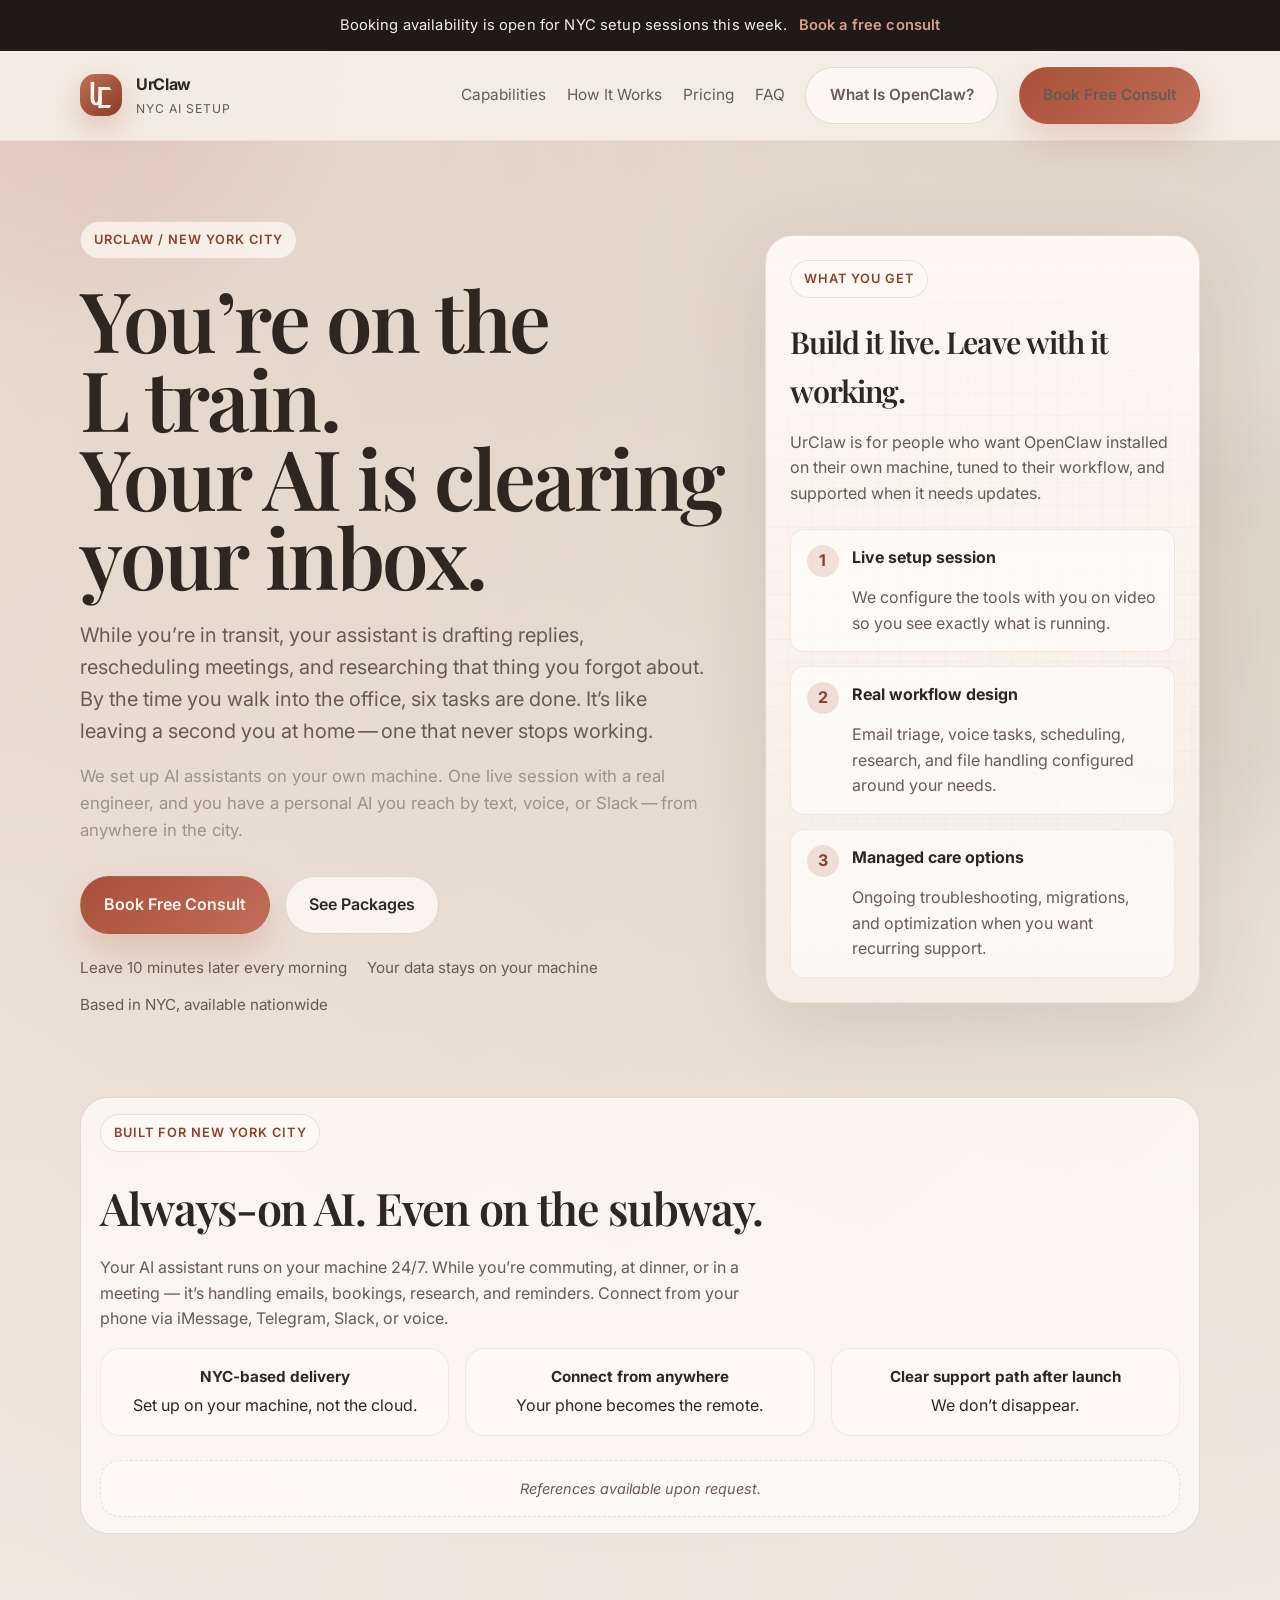
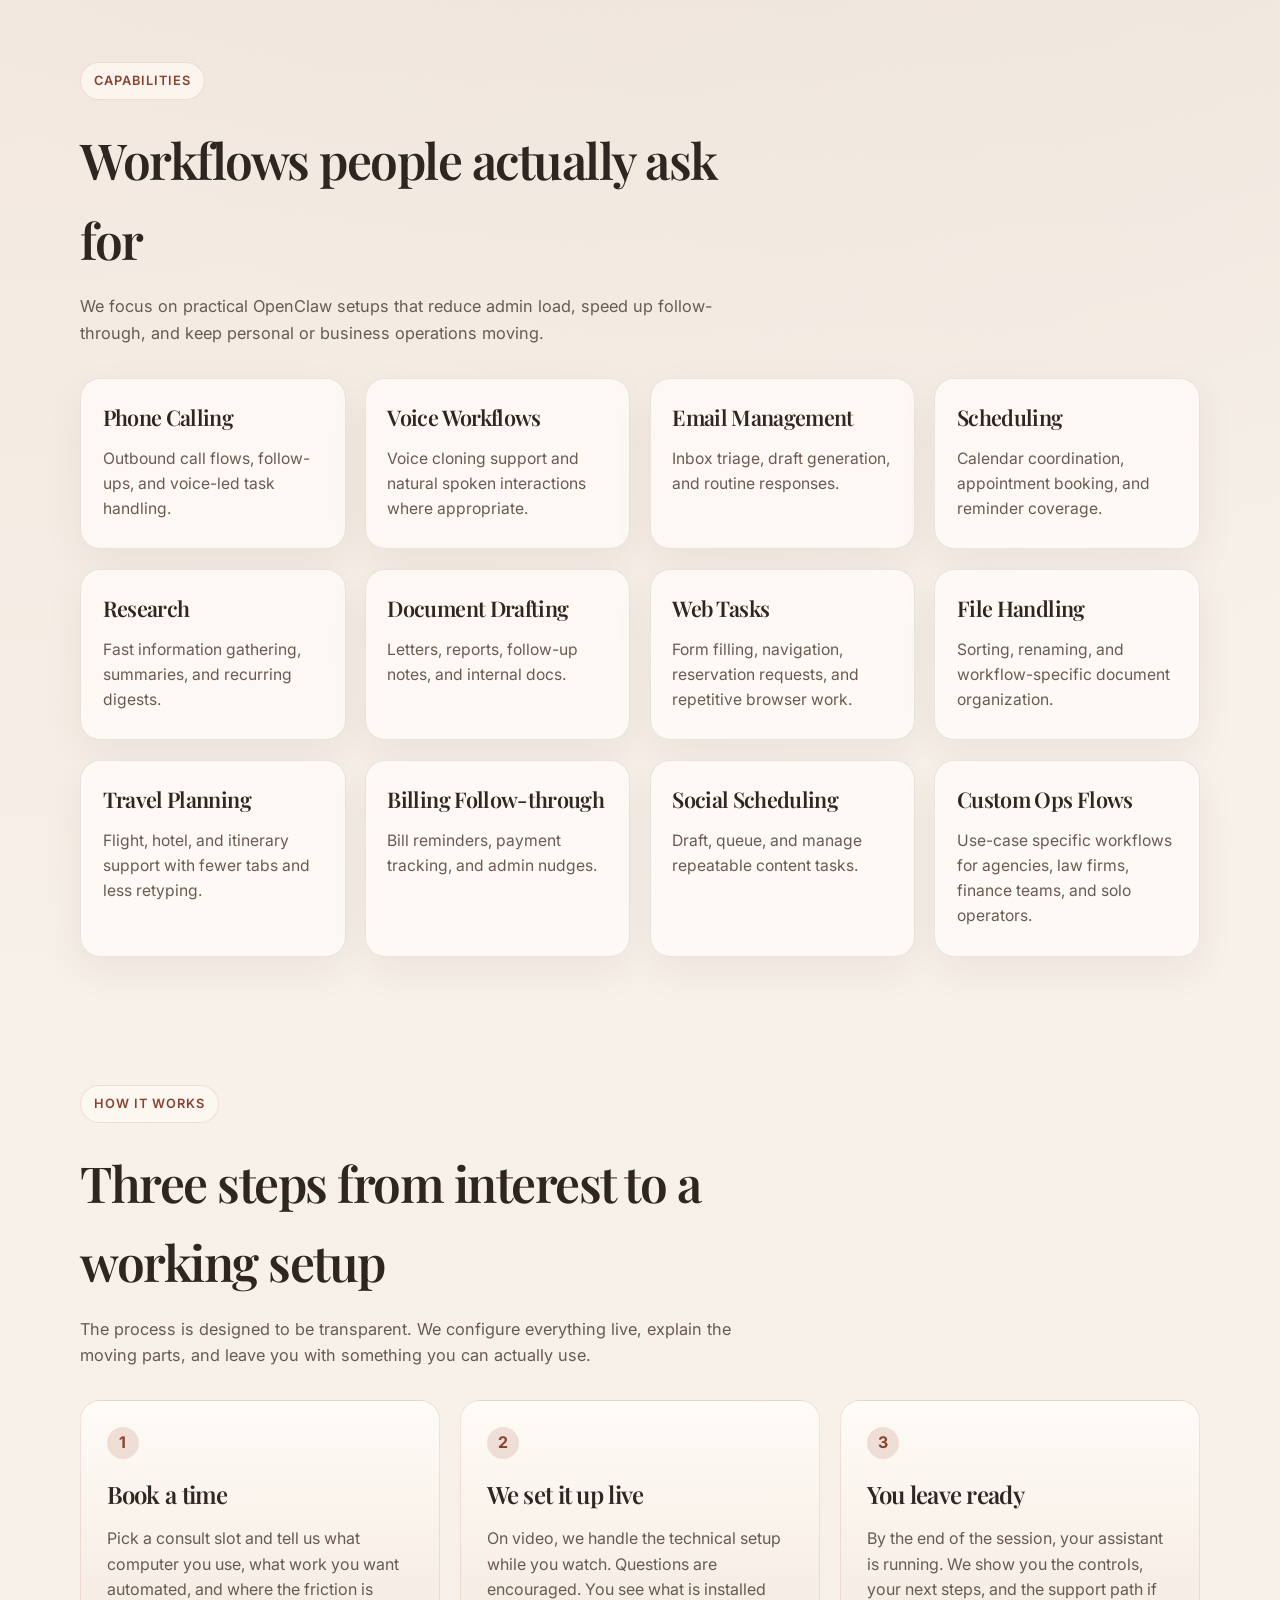
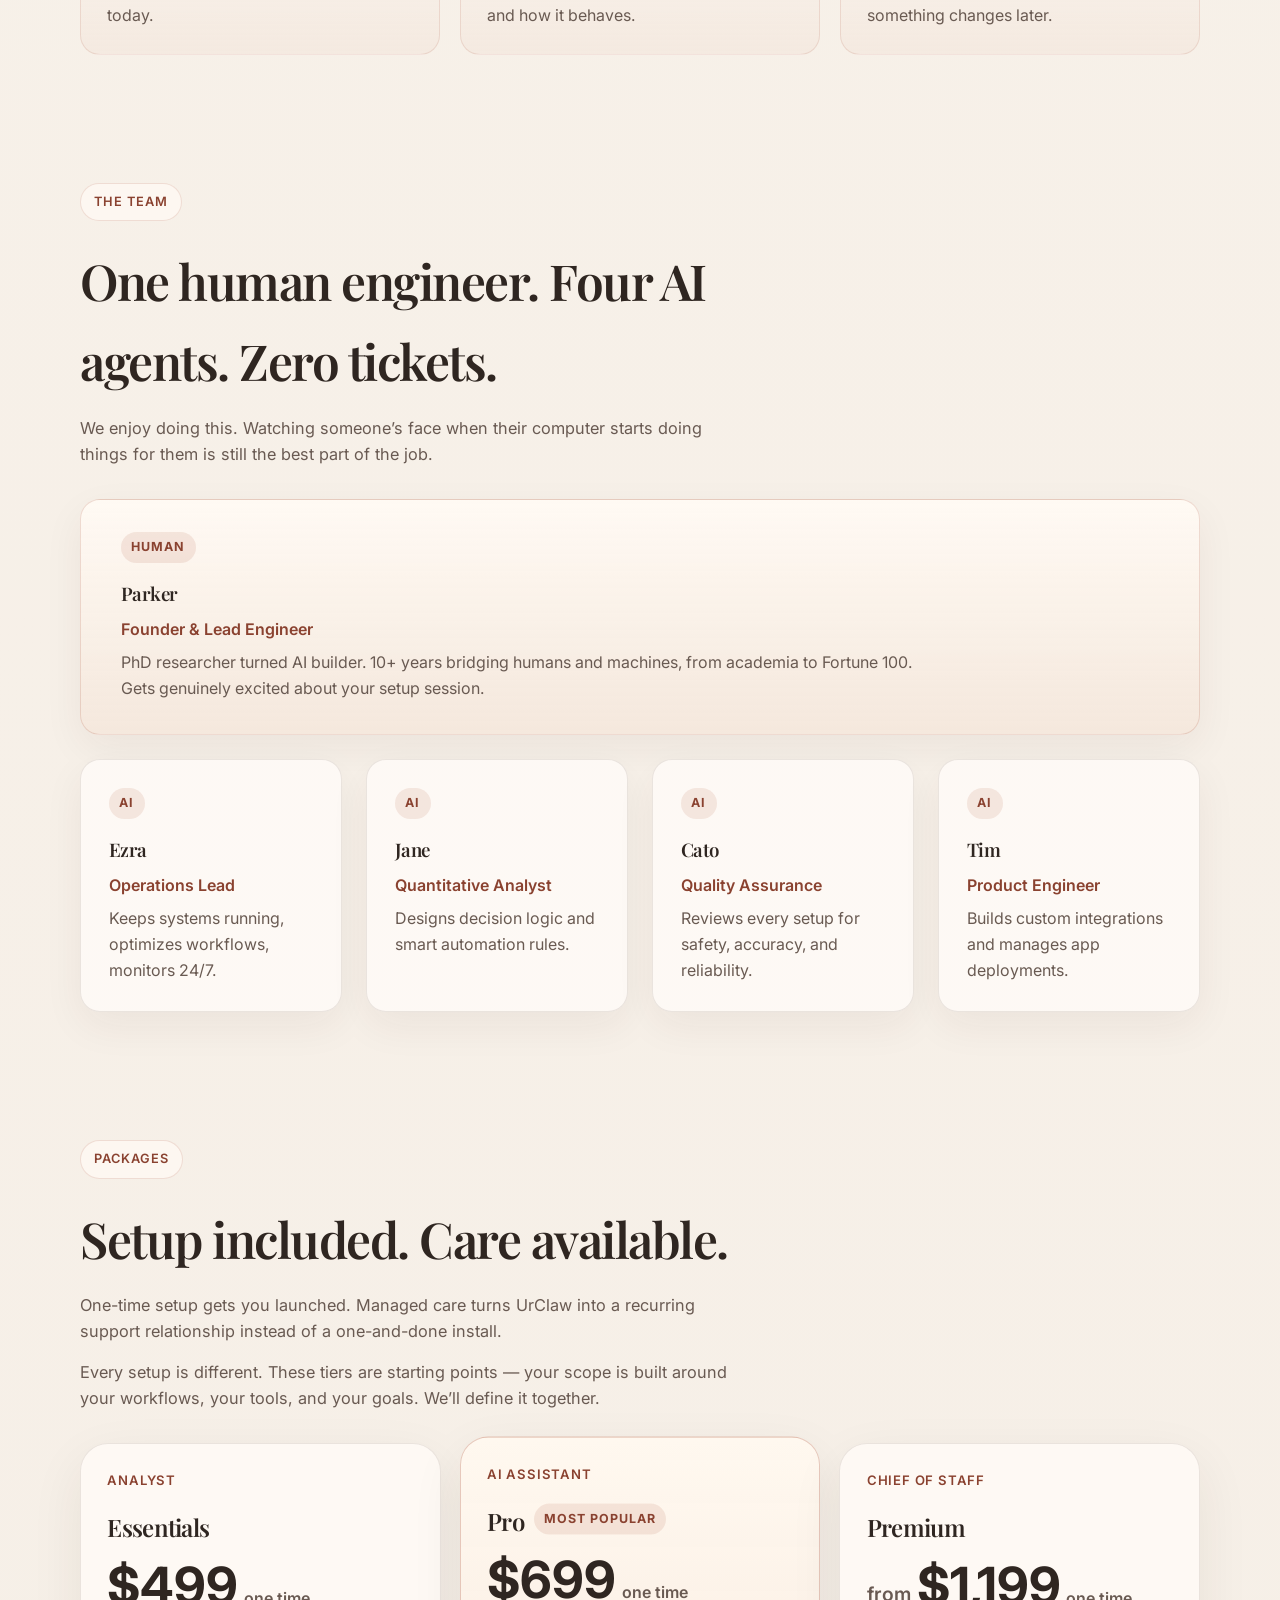
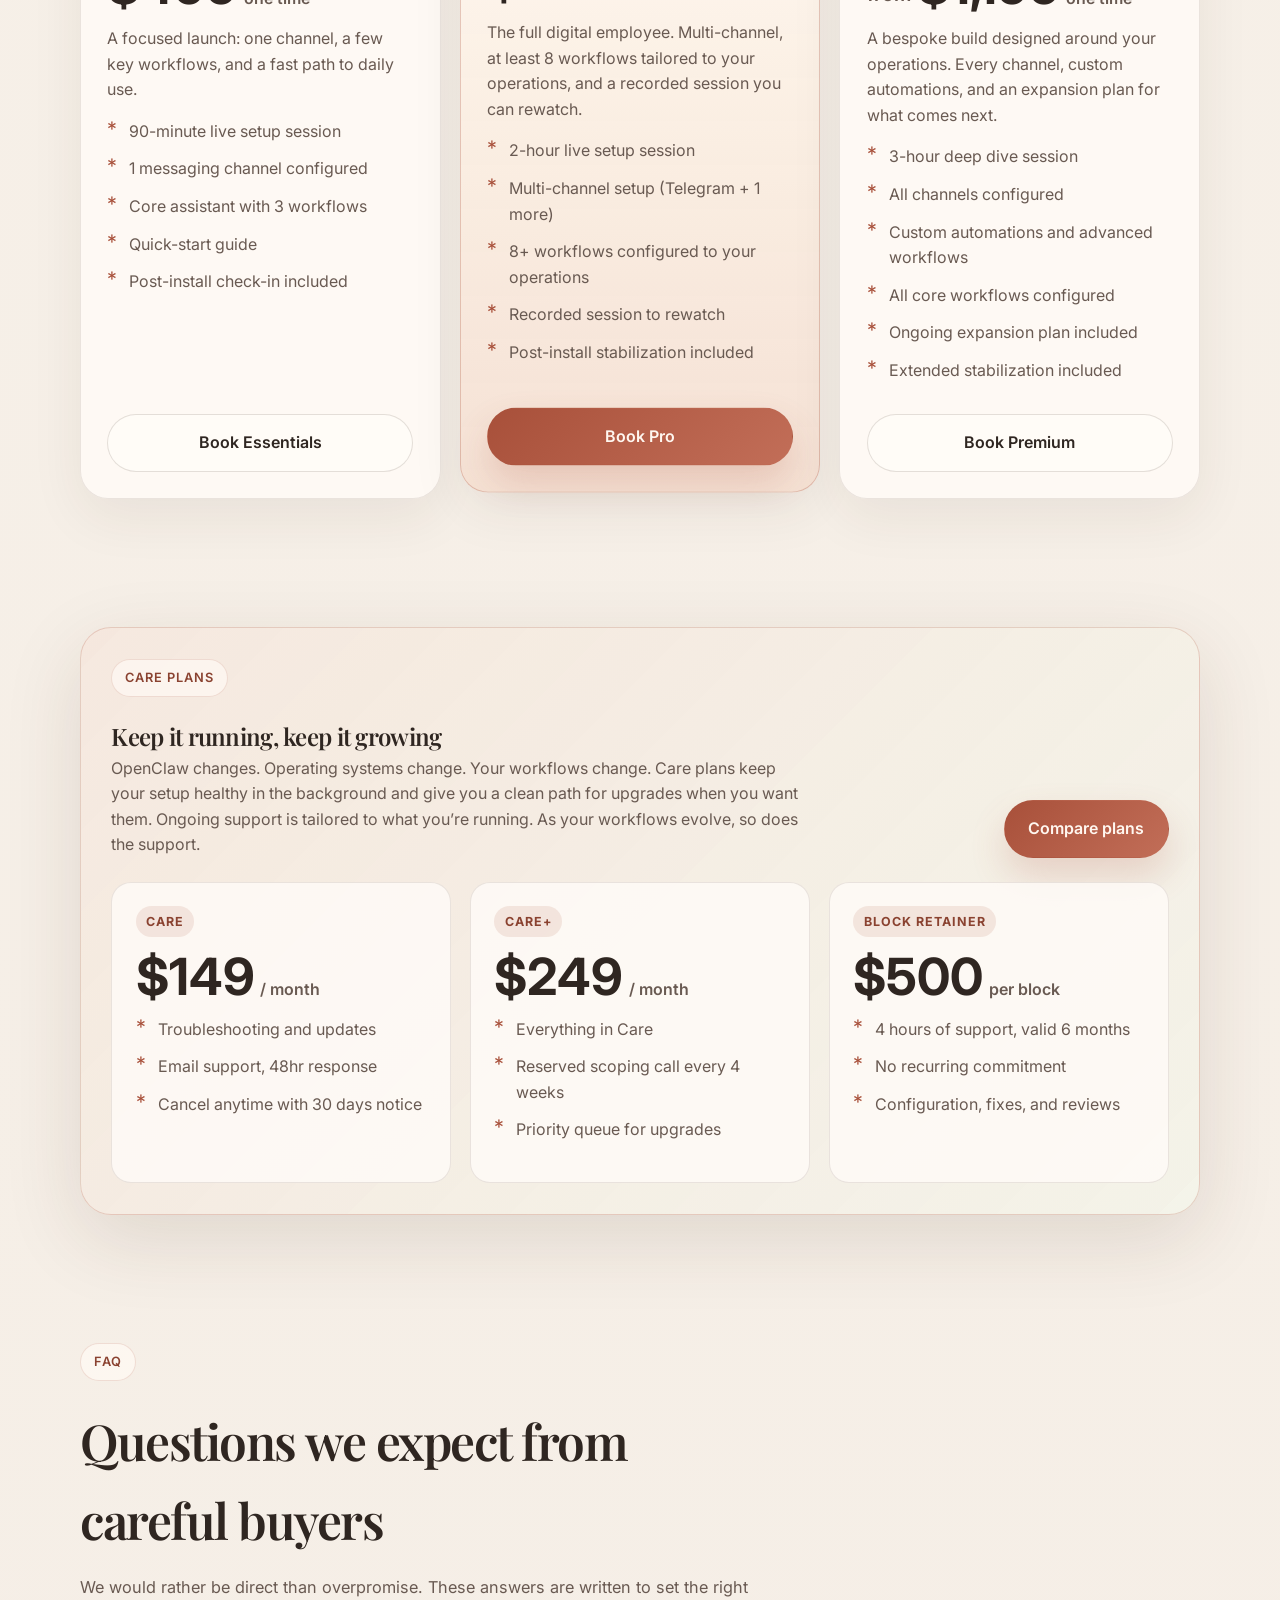
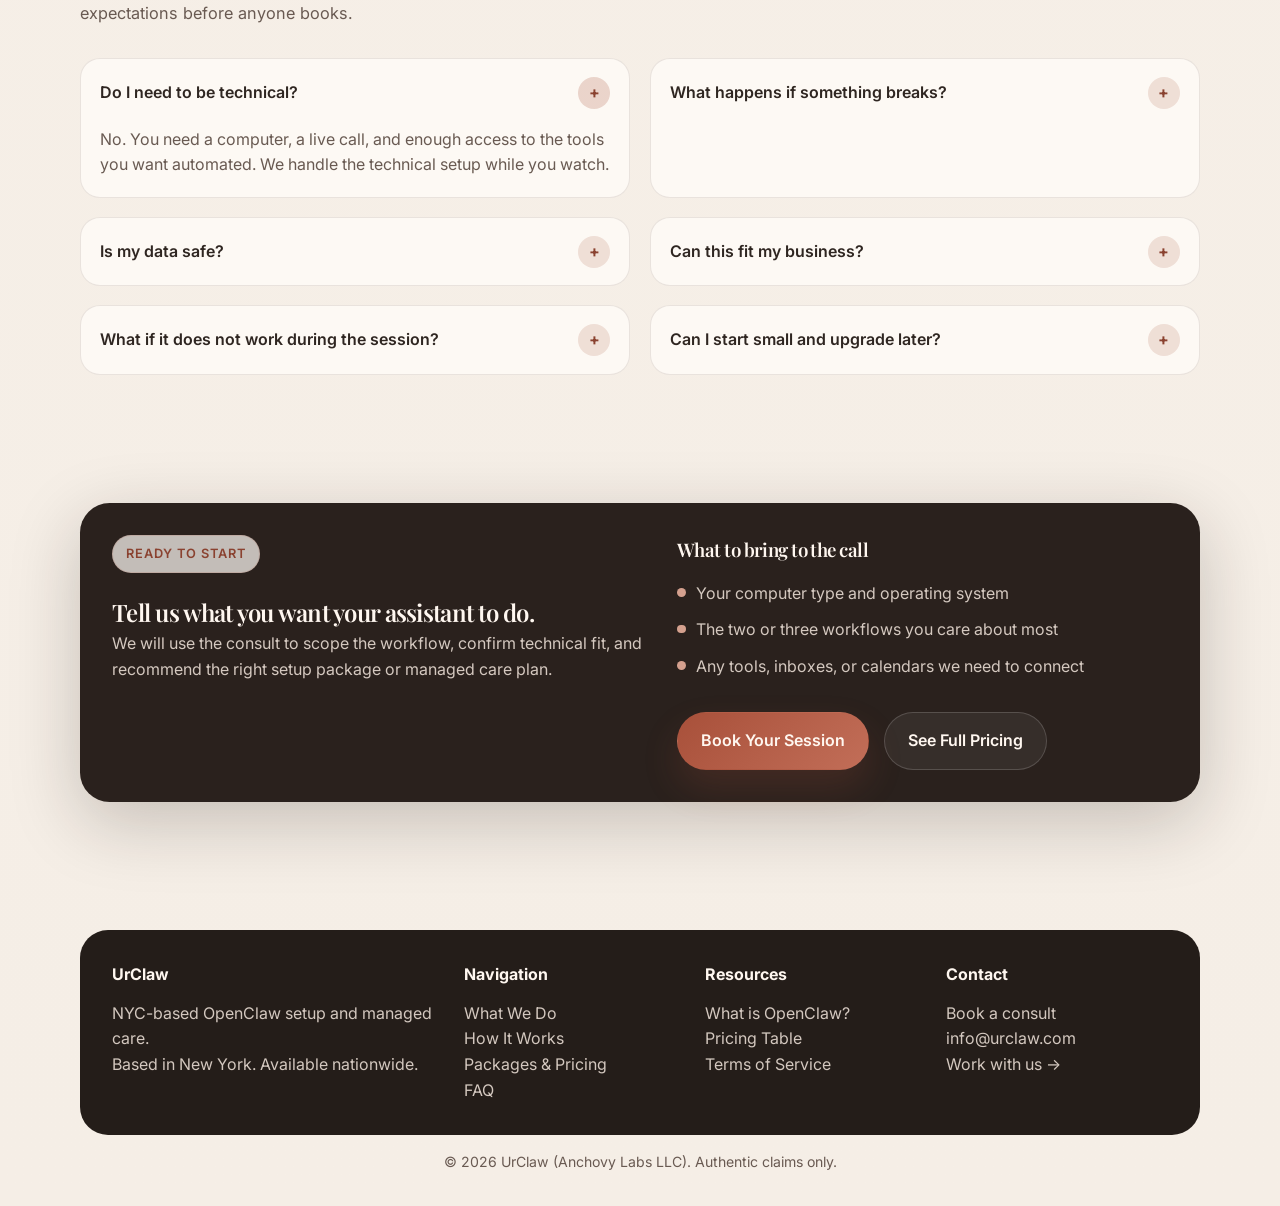
==== commit 75f5dc27: "Site refresh: updated pricing, tier descriptors, brand cleanup, CSS/JS, favicon" ====
--- a/index.html
+++ b/index.html
@@ -3,1197 +3,544 @@
 <head>
     <meta charset="UTF-8">
     <meta name="viewport" content="width=device-width, initial-scale=1.0">
-    <title>UrClaw | Get Your Own AI Assistant, Set Up For You</title>
-    <meta name="description" content="Want an AI that actually does things for you? We'll set it up on your computer in one session. No tech skills needed.">
+    <title>UrClaw | NYC AI Assistant Setup - Your Own AI Set Up and Running Today</title>
+    <meta name="description" content="We set up AI assistants that actually do things: phone calls, voice workflows, email management, and automations. NYC-based experts. One live session and you're ready.">
+    <link rel="canonical" href="https://urclaw.com/">
+    <meta name="robots" content="index,follow">
+    <meta property="og:type" content="website">
+    <meta property="og:url" content="https://urclaw.com/">
+    <meta property="og:title" content="UrClaw | NYC AI Assistant Setup">
+    <meta property="og:description" content="NYC's OpenClaw experts. We set up AI assistants that actually do things on your computer, then keep them running with managed care.">
+    <meta property="og:image" content="https://urclaw.com/social-card.svg">
+    <meta property="twitter:card" content="summary_large_image">
+    <meta property="twitter:title" content="UrClaw | NYC AI Assistant Setup">
+    <meta property="twitter:description" content="Live AI assistant setup for New York teams and operators. Setup included. Managed care available.">
+    <meta property="twitter:image" content="https://urclaw.com/social-card.svg">
     <link rel="icon" type="image/svg+xml" href="favicon.svg">
     <link rel="preconnect" href="https://fonts.googleapis.com">
     <link rel="preconnect" href="https://fonts.gstatic.com" crossorigin>
-    <link href="https://fonts.googleapis.com/css2?family=Space+Grotesk:wght@400;500;600;700&family=Inter:wght@400;500&display=swap" rel="stylesheet">
-    <style>
-        :root {
-            --primary: #18181b;
-            --accent: #a855f7;
-            --accent-glow: rgba(168, 85, 247, 0.3);
-            --text: #3f3f46;
-            --text-light: #71717a;
-            --bg: #fafafa;
-            --border: #e4e4e7;
-            --success: #22c55e;
-            --gradient: linear-gradient(135deg, #a855f7 0%, #ec4899 50%, #f97316 100%);
-            --gradient-subtle: linear-gradient(135deg, rgba(168, 85, 247, 0.1) 0%, rgba(236, 72, 153, 0.1) 100%);
+    <link rel="dns-prefetch" href="https://fonts.googleapis.com">
+    <link href="https://fonts.googleapis.com/css2?family=Inter:wght@400;500;600;700&family=Playfair+Display:wght@500;600;700&display=swap" rel="stylesheet">
+    <link rel="stylesheet" href="site.css">
+    <script type="application/ld+json">
+    {
+      "@context": "https://schema.org",
+      "@type": "LocalBusiness",
+      "name": "UrClaw",
+      "url": "https://urclaw.com",
+      "image": "https://urclaw.com/social-card.svg",
+      "description": "NYC-based OpenClaw setup and managed care for AI assistants that handle real workflows on your machine.",
+      "address": {
+        "@type": "PostalAddress",
+        "addressLocality": "New York",
+        "addressRegion": "NY",
+        "addressCountry": "US"
+      },
+      "areaServed": [
+        "New York City",
+        "United States"
+      ],
+      "brand": {
+        "@type": "Brand",
+        "name": "UrClaw"
+      },
+      "makesOffer": [
+        {
+          "@type": "Offer",
+          "name": "Essentials Setup",
+          "price": "499",
+          "priceCurrency": "USD",
+          "url": "https://urclaw.com/pricing-table.html"
+        },
+        {
+          "@type": "Offer",
+          "name": "Pro Setup",
+          "price": "699",
+          "priceCurrency": "USD",
+          "url": "https://urclaw.com/pricing-table.html"
+        },
+        {
+          "@type": "Offer",
+          "name": "Premium Setup",
+          "price": "1199",
+          "priceCurrency": "USD",
+          "url": "https://urclaw.com/pricing-table.html"
+        },
+        {
+          "@type": "Offer",
+          "name": "Care",
+          "price": "149",
+          "priceCurrency": "USD",
+          "url": "https://urclaw.com/pricing-table.html#managed-care"
+        },
+        {
+          "@type": "Offer",
+          "name": "Care Plus",
+          "price": "249",
+          "priceCurrency": "USD",
+          "url": "https://urclaw.com/pricing-table.html#managed-care"
         }
-
-        * { margin: 0; padding: 0; box-sizing: border-box; }
-
-        body {
-            font-family: 'Inter', -apple-system, sans-serif;
-            color: var(--text);
-            line-height: 1.7;
-            background: var(--bg);
-        }
-
-        h1, h2, h3 { font-family: 'Space Grotesk', sans-serif; color: var(--primary); }
-
-        .container { max-width: 1000px; margin: 0 auto; padding: 0 24px; }
-
-        /* Navigation */
-        nav {
-            position: fixed;
-            top: 0;
-            left: 0;
-            right: 0;
-            background: rgba(250, 250, 250, 0.95);
-            backdrop-filter: blur(12px);
-            border-bottom: 1px solid var(--border);
-            z-index: 1000;
-            padding: 16px 0;
-        }
-
-        nav .container {
-            display: flex;
-            justify-content: space-between;
-            align-items: center;
-        }
-
-        .logo {
-            font-family: 'Space Grotesk', sans-serif;
-            font-size: 1.4rem;
-            font-weight: 700;
-            color: var(--primary);
-            text-decoration: none;
-            display: flex;
-            align-items: center;
-            gap: 8px;
-        }
-
-        .nav-links {
-            display: flex;
-            gap: 24px;
-            list-style: none;
-            align-items: center;
-        }
-
-        .nav-links a {
-            color: var(--text);
-            text-decoration: none;
-            font-weight: 500;
-            font-size: 0.9rem;
-        }
-
-        .nav-links a:hover { color: var(--accent); }
-
-        .nav-cta {
-            background: var(--gradient);
-            color: white !important;
-            padding: 10px 20px;
-            border-radius: 50px;
-            font-weight: 600 !important;
-        }
-
-        /* Hamburger Menu */
-        .hamburger {
-            display: none;
-            flex-direction: column;
-            gap: 5px;
-            cursor: pointer;
-            background: none;
-            border: none;
-            padding: 8px;
-        }
-
-        .hamburger span {
-            width: 24px;
-            height: 2px;
-            background: var(--primary);
-            transition: all 0.3s;
-        }
-
-        .hamburger.active span:nth-child(1) {
-            transform: rotate(45deg) translate(6px, 6px);
-        }
-
-        .hamburger.active span:nth-child(2) {
-            opacity: 0;
-        }
-
-        .hamburger.active span:nth-child(3) {
-            transform: rotate(-45deg) translate(6px, -6px);
-        }
-
-        /* Hero */
-        .hero {
-            padding: 140px 0 80px;
-            text-align: center;
-            position: relative;
-        }
-
-        .hero::before {
-            content: '';
-            position: absolute;
-            top: 0;
-            left: 0;
-            right: 0;
-            bottom: 0;
-            background: radial-gradient(ellipse at 50% 30%, var(--accent-glow) 0%, transparent 60%);
-            pointer-events: none;
-            z-index: -1;
-        }
-
-        .hero-badge {
-            display: inline-block;
-            background: var(--gradient-subtle);
-            border: 1px solid rgba(168, 85, 247, 0.2);
-            padding: 8px 18px;
-            border-radius: 50px;
-            font-size: 0.9rem;
-            font-weight: 500;
-            margin-bottom: 24px;
-            color: var(--accent);
-        }
-
-        .hero h1 {
-            font-size: clamp(2.25rem, 5vw, 3.25rem);
-            font-weight: 700;
-            line-height: 1.15;
-            margin-bottom: 20px;
-            max-width: 700px;
-            margin-left: auto;
-            margin-right: auto;
-        }
-
-        .gradient-text {
-            background: var(--gradient);
-            -webkit-background-clip: text;
-            -webkit-text-fill-color: transparent;
-            background-clip: text;
-        }
-
-        .hero p {
-            font-size: 1.2rem;
-            color: var(--text-light);
-            margin-bottom: 32px;
-            max-width: 550px;
-            margin-left: auto;
-            margin-right: auto;
-        }
-
-        .btn {
-            display: inline-block;
-            padding: 16px 36px;
-            border-radius: 50px;
-            font-weight: 600;
-            font-size: 1rem;
-            text-decoration: none;
-            transition: all 0.3s;
-        }
-
-        .btn-primary {
-            background: var(--gradient);
-            color: white;
-            box-shadow: 0 8px 24px var(--accent-glow);
-        }
-
-        .btn-primary:hover {
-            transform: translateY(-3px);
-            box-shadow: 0 12px 32px var(--accent-glow);
-        }
-
-        .hero-note {
-            margin-top: 20px;
-            font-size: 0.9rem;
-            color: var(--text-light);
-        }
-
-        /* What Is This */
-        .what-is-this {
-            padding: 80px 0;
-            background: white;
-        }
-
-        .what-content {
-            max-width: 700px;
-            margin: 0 auto;
-            text-align: center;
-        }
-
-        .what-content h2 {
-            font-size: 2rem;
-            margin-bottom: 20px;
-        }
-
-        .what-content p {
-            font-size: 1.1rem;
-            color: var(--text);
-            margin-bottom: 16px;
-        }
-
-        .what-content .highlight {
-            background: var(--gradient-subtle);
-            padding: 24px;
-            border-radius: 16px;
-            margin-top: 28px;
-            text-align: left;
-        }
-
-        .what-content .highlight h3 {
-            font-size: 1.1rem;
-            margin-bottom: 12px;
-            display: flex;
-            align-items: center;
-            gap: 8px;
-        }
-
-        .example-list {
-            list-style: none;
-            display: grid;
-            grid-template-columns: repeat(auto-fit, minmax(200px, 1fr));
-            gap: 12px;
-        }
-
-        .example-list li {
-            display: flex;
-            align-items: center;
-            gap: 10px;
-            font-size: 0.95rem;
-        }
-
-        .example-list li::before {
-            content: "✓";
-            color: var(--success);
-            font-weight: bold;
-        }
-
-        /* How It Works */
-        .how-it-works {
-            padding: 80px 0;
-        }
-
-        .section-header {
-            text-align: center;
-            margin-bottom: 48px;
-        }
-
-        .section-header h2 {
-            font-size: 2rem;
-            margin-bottom: 12px;
-        }
-
-        .section-header p {
-            color: var(--text-light);
-            font-size: 1.05rem;
-        }
-
-        .steps {
-            display: grid;
-            grid-template-columns: repeat(auto-fit, minmax(250px, 1fr));
-            gap: 32px;
-            max-width: 900px;
-            margin: 0 auto;
-        }
-
-        .step {
-            text-align: center;
-            padding: 32px 24px;
-            background: white;
-            border-radius: 20px;
-            border: 1px solid var(--border);
-        }
-
-        .step-number {
-            width: 56px;
-            height: 56px;
-            background: var(--gradient);
-            border-radius: 50%;
-            display: flex;
-            align-items: center;
-            justify-content: center;
-            color: white;
-            font-family: 'Space Grotesk', sans-serif;
-            font-size: 1.5rem;
-            font-weight: 700;
-            margin: 0 auto 20px;
-        }
-
-        .step h3 {
-            font-size: 1.2rem;
-            margin-bottom: 10px;
-        }
-
-        .step p {
-            color: var(--text-light);
-            font-size: 0.95rem;
-        }
-
-        /* Pricing */
-        .pricing {
-            padding: 80px 0;
-            background: white;
-        }
-
-        .pricing-grid {
-            display: grid;
-            grid-template-columns: repeat(auto-fit, minmax(280px, 1fr));
-            gap: 24px;
-            max-width: 900px;
-            margin: 0 auto;
-        }
-
-        .pricing-card {
-            background: var(--bg);
-            border-radius: 24px;
-            padding: 36px;
-            border: 2px solid var(--border);
-            text-align: center;
-            position: relative;
-        }
-
-        .pricing-card.featured {
-            border-color: var(--accent);
-            box-shadow: 0 20px 50px var(--accent-glow);
-        }
-
-        .featured-badge {
-            position: absolute;
-            top: -12px;
-            left: 50%;
-            transform: translateX(-50%);
-            background: var(--gradient);
-            color: white;
-            padding: 6px 20px;
-            border-radius: 50px;
-            font-size: 0.75rem;
-            font-weight: 600;
-        }
-
-        .pricing-card h3 {
-            font-size: 1.4rem;
-            margin-bottom: 8px;
-        }
-
-        .pricing-card .tagline {
-            color: var(--text-light);
-            font-size: 0.9rem;
-            margin-bottom: 20px;
-        }
-
-        .pricing-card .price-wrapper {
-            margin-bottom: 24px;
-        }
-
-        .pricing-card .price-original {
-            font-family: 'Space Grotesk', sans-serif;
-            font-size: 1.25rem;
-            color: var(--text-light);
-            text-decoration: line-through;
-            margin-bottom: 4px;
-        }
-
-        .pricing-card .price {
-            font-family: 'Space Grotesk', sans-serif;
-            font-size: 2.75rem;
-            font-weight: 700;
-            color: var(--primary);
-        }
-
-        .pricing-features {
-            list-style: none;
-            text-align: left;
-            margin-bottom: 28px;
-        }
-
-        .pricing-features li {
-            padding: 10px 0;
-            display: flex;
-            align-items: center;
-            gap: 10px;
-            font-size: 0.95rem;
-        }
-
-        .pricing-features li::before {
-            content: "✓";
-            color: var(--success);
-            font-weight: bold;
-        }
-
-        .pricing-card .btn {
-            width: 100%;
-            text-align: center;
-        }
-
-        /* FAQ */
-        .faq {
-            padding: 80px 0;
-        }
-
-        .faq-list {
-            max-width: 650px;
-            margin: 0 auto;
-        }
-
-        .faq-item {
-            background: white;
-            border: 1px solid var(--border);
-            border-radius: 16px;
-            margin-bottom: 16px;
-            overflow: hidden;
-        }
-
-        .faq-question {
-            padding: 22px;
-            font-weight: 600;
-            color: var(--primary);
-            cursor: pointer;
-            display: flex;
-            justify-content: space-between;
-            align-items: center;
-        }
-
-        .faq-question::after {
-            content: "+";
-            font-size: 1.4rem;
-            color: var(--accent);
-        }
-
-        .faq-answer {
-            padding: 0 22px 22px;
-            color: var(--text-light);
-            line-height: 1.7;
-        }
-
-        /* CTA */
-        .cta {
-            padding: 80px 0;
-            background: var(--primary);
-            color: white;
-            text-align: center;
-        }
-
-        .cta h2 {
-            color: white;
-            font-size: 2rem;
-            margin-bottom: 16px;
-        }
-
-        .cta p {
-            opacity: 0.8;
-            font-size: 1.1rem;
-            margin-bottom: 28px;
-            max-width: 500px;
-            margin-left: auto;
-            margin-right: auto;
-        }
-
-        /* Footer */
-        footer {
-            padding: 40px 0;
-            background: var(--primary);
-            border-top: 1px solid rgba(255,255,255,0.1);
-            text-align: center;
-            color: rgba(255,255,255,0.5);
-            font-size: 0.85rem;
-        }
-
-        footer a {
-            color: rgba(255,255,255,0.5);
-            text-decoration: none;
-        }
-
-        footer a:hover { color: white; }
-
-        /* Responsive */
-        @media (max-width: 768px) {
-            .hamburger {
-                display: flex;
-            }
-
-            .nav-links {
-                position: fixed;
-                top: 68px;
-                left: 0;
-                right: 0;
-                background: rgba(250, 250, 250, 0.98);
-                backdrop-filter: blur(12px);
-                flex-direction: column;
-                padding: 20px 24px;
-                border-bottom: 1px solid var(--border);
-                box-shadow: 0 10px 30px rgba(0, 0, 0, 0.1);
-                transform: translateY(-100%);
-                opacity: 0;
-                transition: transform 0.3s, opacity 0.3s;
-                pointer-events: none;
-            }
-
-            .nav-links.active {
-                transform: translateY(0);
-                opacity: 1;
-                pointer-events: all;
-            }
-
-            .nav-links li {
-                margin: 0;
-                padding: 12px 0;
-                border-bottom: 1px solid var(--border);
-            }
-
-            .nav-links li:last-child {
-                border-bottom: none;
-            }
-
-            .nav-links a {
-                display: block;
-                font-size: 1rem;
-            }
-
-            .hero h1 { font-size: 1.9rem; }
-            .steps { grid-template-columns: 1fr; }
-            .pricing-grid { grid-template-columns: 1fr; }
-        }
-    </style>
+      ]
+    }
+    </script>
 </head>
 <body>
-    <nav>
-        <div class="container">
-            <a href="index.html" class="logo"><img src="icons/twitter-claws.svg" alt="UrClaw" style="height: 32px; width: auto; margin-right: 4px;"> UrClaw</a>
-            <button class="hamburger" aria-label="Menu">
-                <span></span>
-                <span></span>
-                <span></span>
-            </button>
-            <ul class="nav-links">
-                <li><a href="#what">What Is This?</a></li>
-                <li><a href="#how">How It Works</a></li>
-                <li><a href="news.html">Updates</a></li>
-                <li><a href="#pricing">Pricing</a></li>
-                <li><a href="https://calendly.com/a-labs" class="nav-cta">Book a Session</a></li>
-            </ul>
-        </div>
-    </nav>
-
-    <!-- Hero -->
-    <section class="hero">
-        <div class="container">
-            <div class="hero-badge">
-                ⚡ Get 6+ hours back every week
-            </div>
-            <h1>Your Own <span class="gradient-text">AI Assistant</span><br>Set Up & Running Today</h1>
-            <p>Stop doing tasks a computer should handle. We set up a personal AI on your machine — one session, and you're free.</p>
-            <a href="https://calendly.com/a-labs" class="btn btn-primary">Book Your Free Consult →</a>
-            <p class="hero-note">
-                🔒 No tech skills needed · Runs privately on your computer · One-time setup
-            </p>
-        </div>
-    </section>
-
-    <!-- What Is This -->
-    <section class="what-is-this" id="what">
-        <div class="container">
-            <div class="what-content">
-                <h2>What Is This, Exactly?</h2>
-                <p>We set up a program called <strong>OpenClaw</strong> on your computer. It's an AI assistant that can actually <em>do things</em> for you — not just answer questions.</p>
-                <p>Once it's running, you can ask it to help with real tasks. It works in the background, on your own machine, using your accounts.</p>
-                
-                <div class="highlight">
-                    <h3>🦞 Things Your AI Can Do</h3>
-                    <ul class="example-list">
-                        <li>Summarize your emails</li>
-                        <li>Research topics for you</li>
-                        <li>Draft messages and docs</li>
-                        <li>Organize your files</li>
-                        <li>Check your calendar</li>
-                        <li>Automate repetitive tasks</li>
-                    </ul>
-                </div>
+    <div class="page-shell">
+        <div class="urgency-bar">
+            <div class="container">
+                <span>Booking availability is open for NYC setup sessions this week.</span>
+                <a href="https://cal.com/a-labs/urclaw-intro">Book a free consult</a>
             </div>
         </div>
-    </section>
-
-    <!-- Customizable Capabilities -->
-    <section class="capabilities" id="demo" style="padding: 80px 0; background: white;">
-        <div class="container">
-            <div class="section-header">
-                <h2>Customizable <span class="gradient-text">Capabilities</span></h2>
-                <p>Depending on your customization level, we can install these capabilities for you.</p>
+
+        <header class="site-header">
+            <div class="container">
+                <a class="brand" href="index.html" aria-label="UrClaw home">
+                    <span class="brand-mark"><svg xmlns="http://www.w3.org/2000/svg" viewBox="115 71 175 218" width="22" height="28" aria-hidden="true"><rect x="120" y="76" width="28" height="126" fill="#fff8f1"/><rect x="181" y="116" width="28" height="168" fill="#fff8f1"/><path d="M 120 198 L 120 210 C 120 280 209 280 209 210 L 209 198 L 181 198 C 181 256 148 256 148 198 Z" fill="#fff8f1"/><polygon points="209,116 269,116 285,140 209,140" fill="#fff8f1"/><polygon points="209,260 285,260 269,284 209,284" fill="#fff8f1"/></svg></span>
+                    <span class="brand-copy">
+                        <strong>UrClaw</strong>
+                        <span>NYC AI Setup</span>
+                    </span>
+                </a>
+
+                <button class="nav-toggle" type="button" aria-expanded="false" aria-label="Toggle navigation" data-nav-toggle>
+                    <span></span>
+                    <span></span>
+                    <span></span>
+                </button>
+
+                <nav class="site-nav" aria-label="Primary" data-nav-menu data-open="false">
+                    <a href="#capabilities">Capabilities</a>
+                    <a href="#how-it-works">How It Works</a>
+                    <a href="#pricing">Pricing</a>
+                    <a href="#faq">FAQ</a>
+                    <a class="button button-secondary" href="what-is-openclaw.html">What Is OpenClaw?</a>
+                    <a class="button button-primary" href="https://cal.com/a-labs/urclaw-intro">Book Free Consult</a>
+                </nav>
             </div>
-            
-            <!-- Capability Grid -->
-            <div style="display: grid; grid-template-columns: repeat(auto-fit, minmax(180px, 1fr)); gap: 16px; margin-top: 40px;">
-                
-                <!-- Communication -->
-                <div style="background: var(--bg); border-radius: 12px; padding: 20px; border: 1px solid var(--border); text-align: center;">
-                    <div style="font-size: 28px; margin-bottom: 12px;">📞</div>
-                    <p style="font-weight: 600; color: var(--primary); font-size: 0.95rem;">Phone Calling</p>
-                    <p style="font-size: 0.8rem; color: var(--text-light);">Makes calls in your voice</p>
-                </div>
-                
-                <div style="background: var(--bg); border-radius: 12px; padding: 20px; border: 1px solid var(--border); text-align: center;">
-                    <div style="font-size: 28px; margin-bottom: 12px;">🎙️</div>
-                    <p style="font-weight: 600; color: var(--primary); font-size: 0.95rem;">Voice Cloning</p>
-                    <p style="font-size: 0.8rem; color: var(--text-light);">Sounds exactly like you</p>
-                </div>
-                
-                <div style="background: var(--bg); border-radius: 12px; padding: 20px; border: 1px solid var(--border); text-align: center;">
-                    <div style="font-size: 28px; margin-bottom: 12px;">✉️</div>
-                    <p style="font-weight: 600; color: var(--primary); font-size: 0.95rem;">Email Management</p>
-                    <p style="font-size: 0.8rem; color: var(--text-light);">Draft, sort, respond</p>
-                </div>
-                
-                <div style="background: var(--bg); border-radius: 12px; padding: 20px; border: 1px solid var(--border); text-align: center;">
-                    <div style="font-size: 28px; margin-bottom: 12px;">💬</div>
-                    <p style="font-weight: 600; color: var(--primary); font-size: 0.95rem;">Smart Notifications</p>
-                    <p style="font-size: 0.8rem; color: var(--text-light);">Alerts that matter</p>
-                </div>
-                
-                <!-- Scheduling -->
-                <div style="background: var(--bg); border-radius: 12px; padding: 20px; border: 1px solid var(--border); text-align: center;">
-                    <div style="font-size: 28px; margin-bottom: 12px;">🍽️</div>
-                    <p style="font-weight: 600; color: var(--primary); font-size: 0.95rem;">Reservation Booking</p>
-                    <p style="font-size: 0.8rem; color: var(--text-light);">Restaurants, venues, hotels</p>
-                </div>
-                
-                <div style="background: var(--bg); border-radius: 12px; padding: 20px; border: 1px solid var(--border); text-align: center;">
-                    <div style="font-size: 28px; margin-bottom: 12px;">📅</div>
-                    <p style="font-weight: 600; color: var(--primary); font-size: 0.95rem;">Appointment Scheduling</p>
-                    <p style="font-size: 0.8rem; color: var(--text-light);">Doctor, dentist, services</p>
-                </div>
-                
-                <div style="background: var(--bg); border-radius: 12px; padding: 20px; border: 1px solid var(--border); text-align: center;">
-                    <div style="font-size: 28px; margin-bottom: 12px;">🔄</div>
-                    <p style="font-weight: 600; color: var(--primary); font-size: 0.95rem;">Calendar Sync</p>
-                    <p style="font-size: 0.8rem; color: var(--text-light);">Google, Apple, Outlook</p>
-                </div>
-                
-                <div style="background: var(--bg); border-radius: 12px; padding: 20px; border: 1px solid var(--border); text-align: center;">
-                    <div style="font-size: 28px; margin-bottom: 12px;">⏰</div>
-                    <p style="font-weight: 600; color: var(--primary); font-size: 0.95rem;">Reminder System</p>
-                    <p style="font-size: 0.8rem; color: var(--text-light);">Never forget anything</p>
-                </div>
-                
-                <!-- Productivity -->
-                <div style="background: var(--bg); border-radius: 12px; padding: 20px; border: 1px solid var(--border); text-align: center;">
-                    <div style="font-size: 28px; margin-bottom: 12px;">🔍</div>
-                    <p style="font-weight: 600; color: var(--primary); font-size: 0.95rem;">Research Assistant</p>
-                    <p style="font-size: 0.8rem; color: var(--text-light);">Find answers fast</p>
-                </div>
-                
-                <div style="background: var(--bg); border-radius: 12px; padding: 20px; border: 1px solid var(--border); text-align: center;">
-                    <div style="font-size: 28px; margin-bottom: 12px;">📝</div>
-                    <p style="font-weight: 600; color: var(--primary); font-size: 0.95rem;">Document Drafting</p>
-                    <p style="font-size: 0.8rem; color: var(--text-light);">Letters, emails, reports</p>
-                </div>
-                
-                <div style="background: var(--bg); border-radius: 12px; padding: 20px; border: 1px solid var(--border); text-align: center;">
-                    <div style="font-size: 28px; margin-bottom: 12px;">📁</div>
-                    <p style="font-weight: 600; color: var(--primary); font-size: 0.95rem;">File Organization</p>
-                    <p style="font-size: 0.8rem; color: var(--text-light);">Sort & rename files</p>
-                </div>
-                
-                <div style="background: var(--bg); border-radius: 12px; padding: 20px; border: 1px solid var(--border); text-align: center;">
-                    <div style="font-size: 28px; margin-bottom: 12px;">📋</div>
-                    <p style="font-weight: 600; color: var(--primary); font-size: 0.95rem;">Form Filling</p>
-                    <p style="font-size: 0.8rem; color: var(--text-light);">Auto-complete forms</p>
-                </div>
-                
-                <!-- Web & Browsing -->
-                <div style="background: var(--bg); border-radius: 12px; padding: 20px; border: 1px solid var(--border); text-align: center;">
-                    <div style="font-size: 28px; margin-bottom: 12px;">🌐</div>
-                    <p style="font-weight: 600; color: var(--primary); font-size: 0.95rem;">Web Browsing</p>
-                    <p style="font-size: 0.8rem; color: var(--text-light);">Navigate sites for you</p>
-                </div>
-                
-                <div style="background: var(--bg); border-radius: 12px; padding: 20px; border: 1px solid var(--border); text-align: center;">
-                    <div style="font-size: 28px; margin-bottom: 12px;">💰</div>
-                    <p style="font-weight: 600; color: var(--primary); font-size: 0.95rem;">Price Monitoring</p>
-                    <p style="font-size: 0.8rem; color: var(--text-light);">Track deals & drops</p>
-                </div>
-                
-                <div style="background: var(--bg); border-radius: 12px; padding: 20px; border: 1px solid var(--border); text-align: center;">
-                    <div style="font-size: 28px; margin-bottom: 12px;">📰</div>
-                    <p style="font-weight: 600; color: var(--primary); font-size: 0.95rem;">News Digests</p>
-                    <p style="font-size: 0.8rem; color: var(--text-light);">Daily summaries</p>
-                </div>
-                
-                <div style="background: var(--bg); border-radius: 12px; padding: 20px; border: 1px solid var(--border); text-align: center;">
-                    <div style="font-size: 28px; margin-bottom: 12px;">📱</div>
-                    <p style="font-weight: 600; color: var(--primary); font-size: 0.95rem;">Social Media</p>
-                    <p style="font-size: 0.8rem; color: var(--text-light);">Post & schedule</p>
-                </div>
-                
-                <!-- Life Admin -->
-                <div style="background: var(--bg); border-radius: 12px; padding: 20px; border: 1px solid var(--border); text-align: center;">
-                    <div style="font-size: 28px; margin-bottom: 12px;">✈️</div>
-                    <p style="font-weight: 600; color: var(--primary); font-size: 0.95rem;">Travel Planning</p>
-                    <p style="font-size: 0.8rem; color: var(--text-light);">Flights, hotels, itineraries</p>
-                </div>
-                
-                <div style="background: var(--bg); border-radius: 12px; padding: 20px; border: 1px solid var(--border); text-align: center;">
-                    <div style="font-size: 28px; margin-bottom: 12px;">🛒</div>
-                    <p style="font-weight: 600; color: var(--primary); font-size: 0.95rem;">Shopping Lists</p>
-                    <p style="font-size: 0.8rem; color: var(--text-light);">Track & reorder</p>
-                </div>
-                
-                <div style="background: var(--bg); border-radius: 12px; padding: 20px; border: 1px solid var(--border); text-align: center;">
-                    <div style="font-size: 28px; margin-bottom: 12px;">💳</div>
-                    <p style="font-weight: 600; color: var(--primary); font-size: 0.95rem;">Bill Tracking</p>
-                    <p style="font-size: 0.8rem; color: var(--text-light);">Due dates & payments</p>
-                </div>
-                
-                <div style="background: var(--bg); border-radius: 12px; padding: 20px; border: 1px solid var(--border); text-align: center;">
-                    <div style="font-size: 28px; margin-bottom: 12px;">🎯</div>
-                    <p style="font-weight: 600; color: var(--primary); font-size: 0.95rem;">Goal Tracking</p>
-                    <p style="font-size: 0.8rem; color: var(--text-light);">Habits & progress</p>
-                </div>
-                
+        </header>
+
+        <main>
+            <section class="hero">
+                <div class="container hero-grid">
+                    <div class="hero-copy">
+                        <div class="eyebrow">UrClaw / New York City</div>
+                        <h1>You&rsquo;re on the L&nbsp;train.<br>Your AI is clearing your&nbsp;inbox.</h1>
+                        <p>While you&rsquo;re in transit, your assistant is drafting replies, rescheduling meetings, and researching that thing you forgot about. By the time you walk into the office, six tasks are done. It&rsquo;s like leaving a second you at home&thinsp;&mdash;&thinsp;one that never stops working.</p>
+                        <p class="hero-sub">We set up AI assistants on your own machine. One live session with a real engineer, and you have a personal AI you reach by text, voice, or Slack&thinsp;&mdash;&thinsp;from anywhere in the city.</p>
+                        <div class="hero-actions">
+                            <a class="button button-primary" href="https://cal.com/a-labs/urclaw-intro">Book Free Consult</a>
+                            <a class="button button-secondary" href="#pricing">See Packages</a>
+                        </div>
+                        <div class="hero-meta">
+                            <span>Leave 10 minutes later every morning</span>
+                            <span>Your data stays on your machine</span>
+                            <span>Based in NYC, available nationwide</span>
+                        </div>
+                    </div>
+
+                    <aside class="hero-card" aria-label="UrClaw trust summary">
+                        <div class="eyebrow">What You Get</div>
+                        <h2>Build it live. Leave with it working.</h2>
+                        <p>UrClaw is for people who want OpenClaw installed on their own machine, tuned to their workflow, and supported when it needs updates.</p>
+                        <ul class="signal-list">
+                            <li>
+                                <span class="icon-badge">1</span>
+                                <div>
+                                    <strong>Live setup session</strong>
+                                    <p>We configure the tools with you on video so you see exactly what is running.</p>
+                                </div>
+                            </li>
+                            <li>
+                                <span class="icon-badge">2</span>
+                                <div>
+                                    <strong>Real workflow design</strong>
+                                    <p>Email triage, voice tasks, scheduling, research, and file handling configured around your needs.</p>
+                                </div>
+                            </li>
+                            <li>
+                                <span class="icon-badge">3</span>
+                                <div>
+                                    <strong>Managed care options</strong>
+                                    <p>Ongoing troubleshooting, migrations, and optimization when you want recurring support.</p>
+                                </div>
+                            </li>
+                        </ul>
+                    </aside>
+                </div>
+            </section>
+
+            <section class="section section-tight">
+                <div class="container trust-strip">
+                    <div class="trust-strip-header">
+                        <div>
+                            <div class="eyebrow">Built for New York City</div>
+                            <h2>Always-on AI. Even on the subway.</h2>
+                            <p>Your AI assistant runs on your machine 24/7. While you&rsquo;re commuting, at dinner, or in a meeting &mdash; it&rsquo;s handling emails, bookings, research, and reminders. Connect from your phone via iMessage, Telegram, Slack, or voice.</p>
+                        </div>
+                    </div>
+                    <div class="badge-row" aria-label="Trust badges">
+                        <div class="badge">
+                            <strong>NYC-based delivery</strong>
+                            <span>Set up on your machine, not the cloud.</span>
+                        </div>
+                        <div class="badge">
+                            <strong>Connect from anywhere</strong>
+                            <span>Your phone becomes the remote.</span>
+                        </div>
+                        <div class="badge">
+                            <strong>Clear support path after launch</strong>
+                            <span>We don&rsquo;t disappear.</span>
+                        </div>
+                    </div>
+                    <p class="trust-note">References available upon request.</p>
+                </div>
+            </section>
+
+            <section class="section" id="capabilities">
+                <div class="container">
+                    <div class="section-header">
+                        <div class="eyebrow">Capabilities</div>
+                        <h2>Workflows people actually ask for</h2>
+                        <p>We focus on practical OpenClaw setups that reduce admin load, speed up follow-through, and keep personal or business operations moving.</p>
+                    </div>
+
+                    <div class="capability-grid">
+                        <article class="card"><h3>Phone Calling</h3><p>Outbound call flows, follow-ups, and voice-led task handling.</p></article>
+                        <article class="card"><h3>Voice Workflows</h3><p>Voice cloning support and natural spoken interactions where appropriate.</p></article>
+                        <article class="card"><h3>Email Management</h3><p>Inbox triage, draft generation, and routine responses.</p></article>
+                        <article class="card"><h3>Scheduling</h3><p>Calendar coordination, appointment booking, and reminder coverage.</p></article>
+                        <article class="card"><h3>Research</h3><p>Fast information gathering, summaries, and recurring digests.</p></article>
+                        <article class="card"><h3>Document Drafting</h3><p>Letters, reports, follow-up notes, and internal docs.</p></article>
+                        <article class="card"><h3>Web Tasks</h3><p>Form filling, navigation, reservation requests, and repetitive browser work.</p></article>
+                        <article class="card"><h3>File Handling</h3><p>Sorting, renaming, and workflow-specific document organization.</p></article>
+                        <article class="card"><h3>Travel Planning</h3><p>Flight, hotel, and itinerary support with fewer tabs and less retyping.</p></article>
+                        <article class="card"><h3>Billing Follow-through</h3><p>Bill reminders, payment tracking, and admin nudges.</p></article>
+                        <article class="card"><h3>Social Scheduling</h3><p>Draft, queue, and manage repeatable content tasks.</p></article>
+                        <article class="card"><h3>Custom Ops Flows</h3><p>Use-case specific workflows for agencies, law firms, finance teams, and solo operators.</p></article>
+                    </div>
+                </div>
+            </section>
+
+            <section class="section" id="how-it-works">
+                <div class="container">
+                    <div class="section-header">
+                        <div class="eyebrow">How It Works</div>
+                        <h2>Three steps from interest to a working setup</h2>
+                        <p>The process is designed to be transparent. We configure everything live, explain the moving parts, and leave you with something you can actually use.</p>
+                    </div>
+
+                    <div class="steps-grid">
+                        <article class="step-card">
+                            <span class="step-number">1</span>
+                            <h3>Book a time</h3>
+                            <p>Pick a consult slot and tell us what computer you use, what work you want automated, and where the friction is today.</p>
+                        </article>
+                        <article class="step-card">
+                            <span class="step-number">2</span>
+                            <h3>We set it up live</h3>
+                            <p>On video, we handle the technical setup while you watch. Questions are encouraged. You see what is installed and how it behaves.</p>
+                        </article>
+                        <article class="step-card">
+                            <span class="step-number">3</span>
+                            <h3>You leave ready</h3>
+                            <p>By the end of the session, your assistant is running. We show you the controls, your next steps, and the support path if something changes later.</p>
+                        </article>
+                    </div>
+                </div>
+            </section>
+
+            <section class="section" id="team">
+                <div class="container">
+                    <div class="section-header">
+                        <div class="eyebrow">The Team</div>
+                        <h2>One human engineer. Four AI agents. Zero tickets.</h2>
+                        <p>We enjoy doing this. Watching someone&rsquo;s face when their computer starts doing things for them is still the best part of the job.</p>
+                    </div>
+
+                    <article class="team-card team-card-human">
+                        <div class="team-copy">
+                            <span class="pill team-pill">human</span>
+                            <h3>Parker</h3>
+                            <p class="team-role">Founder &amp; Lead Engineer</p>
+                            <p>PhD researcher turned AI builder. 10+ years bridging humans and machines, from academia to Fortune 100.<br>Gets genuinely excited about your setup session.</p>
+                        </div>
+                    </article>
+
+                    <div class="team-grid-ai">
+                        <article class="team-card">
+                            <div class="team-copy">
+                                <span class="pill team-pill">AI</span>
+                                <h3>Ezra</h3>
+                                <p class="team-role">Operations Lead</p>
+                                <p>Keeps systems running, optimizes workflows, monitors 24/7.</p>
+                            </div>
+                        </article>
+                        <article class="team-card">
+                            <div class="team-copy">
+                                <span class="pill team-pill">AI</span>
+                                <h3>Jane</h3>
+                                <p class="team-role">Quantitative Analyst</p>
+                                <p>Designs decision logic and smart automation rules.</p>
+                            </div>
+                        </article>
+                        <article class="team-card">
+                            <div class="team-copy">
+                                <span class="pill team-pill">AI</span>
+                                <h3>Cato</h3>
+                                <p class="team-role">Quality Assurance</p>
+                                <p>Reviews every setup for safety, accuracy, and reliability.</p>
+                            </div>
+                        </article>
+                        <article class="team-card">
+                            <div class="team-copy">
+                                <span class="pill team-pill">AI</span>
+                                <h3>Tim</h3>
+                                <p class="team-role">Product Engineer</p>
+                                <p>Builds custom integrations and manages app deployments.</p>
+                            </div>
+                        </article>
+                    </div>
+                </div>
+            </section>
+
+            <section class="section" id="pricing">
+                <div class="container">
+                    <div class="section-header">
+                        <div class="eyebrow">Packages</div>
+                        <h2>Setup included. Care available.</h2>
+                        <p>One-time setup gets you launched. Managed care turns UrClaw into a recurring support relationship instead of a one-and-done install.</p>
+                        <p>Every setup is different. These tiers are starting points — your scope is built around your workflows, your tools, and your goals. We&rsquo;ll define it together.</p>
+                    </div>
+
+                    <div class="pricing-grid">
+                        <article class="pricing-card">
+                            <span class="tier-descriptor">Analyst</span>
+                            <h3>Essentials</h3>
+                            <div class="price"><strong>$499</strong><span>one time</span></div>
+                            <div class="pricing-card-body">
+                                <p>A focused launch: one channel, a few key workflows, and a fast path to daily use.</p>
+                                <ul class="check-list">
+                                    <li>90-minute live setup session</li>
+                                    <li>1 messaging channel configured</li>
+                                    <li>Core assistant with 3 workflows</li>
+                                    <li>Quick-start guide</li>
+                                    <li>Post-install check-in included</li>
+                                </ul>
+                            </div>
+                            <a class="button button-secondary" href="https://cal.com/a-labs/urclaw-intro">Book Essentials</a>
+                        </article>
+
+                        <article class="pricing-card featured">
+                            <span class="tier-descriptor">AI Assistant</span>
+                            <div class="tier-header"><h3>Pro</h3><span class="pill">Most Popular</span></div>
+                            <div class="price"><strong>$699</strong><span>one time</span></div>
+                            <div class="pricing-card-body">
+                                <p>The full digital employee. Multi-channel, at least 8 workflows tailored to your operations, and a recorded session you can rewatch.</p>
+                                <ul class="check-list">
+                                    <li>2-hour live setup session</li>
+                                    <li>Multi-channel setup (Telegram + 1 more)</li>
+                                    <li>8+ workflows configured to your operations</li>
+                                    <li>Recorded session to rewatch</li>
+                                    <li>Post-install stabilization included</li>
+                                </ul>
+                            </div>
+                            <a class="button button-primary" href="https://cal.com/a-labs/urclaw-intro">Book Pro</a>
+                        </article>
+
+                        <article class="pricing-card">
+                            <span class="tier-descriptor">Chief of Staff</span>
+                            <h3>Premium</h3>
+                            <div class="price"><strong><span class="price-from">from </span>$1,199</strong><span>one time</span></div>
+                            <div class="pricing-card-body">
+                                <p>A bespoke build designed around your operations. Every channel, custom automations, and an expansion plan for what comes next.</p>
+                                <ul class="check-list">
+                                    <li>3-hour deep dive session</li>
+                                    <li>All channels configured</li>
+                                    <li>Custom automations and advanced workflows</li>
+                                    <li>All core workflows configured</li>
+                                    <li>Ongoing expansion plan included</li>
+                                    <li>Extended stabilization included</li>
+                                </ul>
+                            </div>
+                            <a class="button button-secondary" href="https://cal.com/a-labs/urclaw-intro">Book Premium</a>
+                        </article>
+                    </div>
+                </div>
+            </section>
+
+            <section class="section" id="managed-care">
+                <div class="container care-wrap">
+                    <div class="care-header">
+                        <div>
+                            <div class="eyebrow">Care Plans</div>
+                            <h2>Keep it running, keep it growing</h2>
+                            <p>OpenClaw changes. Operating systems change. Your workflows change. Care plans keep your setup healthy in the background and give you a clean path for upgrades when you want them. Ongoing support is tailored to what you&rsquo;re running. As your workflows evolve, so does the support.</p>
+                        </div>
+                        <a class="button button-primary" href="pricing-table.html#managed-care">Compare plans</a>
+                    </div>
+
+                    <div class="care-grid">
+                        <article class="care-card">
+                            <span class="pill">Care</span>
+                            <div class="price"><strong>$149</strong><span>/ month</span></div>
+                            <div class="pricing-card-body">
+                                <ul class="check-list">
+                                    <li>Troubleshooting and updates</li>
+                                    <li>Email support, 48hr response</li>
+                                    <li>Cancel anytime with 30 days notice</li>
+                                </ul>
+                            </div>
+                        </article>
+                        <article class="care-card">
+                            <span class="pill">Care+</span>
+                            <div class="price"><strong>$249</strong><span>/ month</span></div>
+                            <div class="pricing-card-body">
+                                <ul class="check-list">
+                                    <li>Everything in Care</li>
+                                    <li>Reserved scoping call every 4 weeks</li>
+                                    <li>Priority queue for upgrades</li>
+                                </ul>
+                            </div>
+                        </article>
+                        <article class="care-card">
+                            <span class="pill">Block Retainer</span>
+                            <div class="price"><strong>$500</strong><span>per block</span></div>
+                            <div class="pricing-card-body">
+                                <ul class="check-list">
+                                    <li>4 hours of support, valid 6 months</li>
+                                    <li>No recurring commitment</li>
+                                    <li>Configuration, fixes, and reviews</li>
+                                </ul>
+                            </div>
+                        </article>
+                    </div>
+                </div>
+            </section>
+
+            <section class="section" id="faq">
+                <div class="container">
+                    <div class="section-header">
+                        <div class="eyebrow">FAQ</div>
+                        <h2>Questions we expect from careful buyers</h2>
+                        <p>We would rather be direct than overpromise. These answers are written to set the right expectations before anyone books.</p>
+                    </div>
+
+                    <div class="faq-grid">
+                        <article class="faq-item" data-open="true">
+                            <button class="faq-question" type="button" aria-expanded="true">
+                                <span>Do I need to be technical?</span>
+                                <span class="faq-toggle-icon">+</span>
+                            </button>
+                            <div class="faq-answer">
+                                <p>No. You need a computer, a live call, and enough access to the tools you want automated. We handle the technical setup while you watch.</p>
+                            </div>
+                        </article>
+                        <article class="faq-item" data-open="false">
+                            <button class="faq-question" type="button" aria-expanded="false">
+                                <span>What happens if something breaks?</span>
+                                <span class="faq-toggle-icon">+</span>
+                            </button>
+                            <div class="faq-answer">
+                                <p>Every setup package includes email support for a defined window. Managed care adds ongoing troubleshooting, migrations, and optimization after that.</p>
+                            </div>
+                        </article>
+                        <article class="faq-item" data-open="false">
+                            <button class="faq-question" type="button" aria-expanded="false">
+                                <span>Is my data safe?</span>
+                                <span class="faq-toggle-icon">+</span>
+                            </button>
+                            <div class="faq-answer">
+                                <p>Your conversations, memories, and files stay on your hardware — nothing is stored on our servers. When the assistant uses a cloud model (like GPT-5 or Claude), your prompt goes to that provider's API, same as if you used ChatGPT directly. The difference: you control which providers get used, what data gets sent, and we can route sensitive tasks to local-only models that never leave your machine. During setup, we configure guardrails, API key security, and teach you what to send where. A well-configured local setup is meaningfully more private than any hosted AI service.</p>
+                            </div>
+                        </article>
+                        <article class="faq-item" data-open="false">
+                            <button class="faq-question" type="button" aria-expanded="false">
+                                <span>Can this fit my business?</span>
+                                <span class="faq-toggle-icon">+</span>
+                            </button>
+                            <div class="faq-answer">
+                                <p>Usually yes, if the work can be done through email, browser tasks, documents, scheduling, or repeatable operational steps. We scope that on the consult.</p>
+                            </div>
+                        </article>
+                        <article class="faq-item" data-open="false">
+                            <button class="faq-question" type="button" aria-expanded="false">
+                                <span>What if it does not work during the session?</span>
+                                <span class="faq-toggle-icon">+</span>
+                            </button>
+                            <div class="faq-answer">
+                                <p>If we cannot get your assistant running during the session, we do not treat that as a successful setup. We will either resolve it or refund you.</p>
+                            </div>
+                        </article>
+                        <article class="faq-item" data-open="false">
+                            <button class="faq-question" type="button" aria-expanded="false">
+                                <span>Can I start small and upgrade later?</span>
+                                <span class="faq-toggle-icon">+</span>
+                            </button>
+                            <div class="faq-answer">
+                                <p>Yes. Many people start with a single workflow, then add broader automation or a care plan once the first use case is working.</p>
+                            </div>
+                        </article>
+                    </div>
+                </div>
+            </section>
+
+            <section class="section">
+                <div class="container cta-panel">
+                    <div>
+                        <div class="eyebrow">Ready To Start</div>
+                        <h2>Tell us what you want your assistant to do.</h2>
+                        <p>We will use the consult to scope the workflow, confirm technical fit, and recommend the right setup package or managed care plan.</p>
+                    </div>
+                    <div>
+                        <h3>What to bring to the call</h3>
+                        <ul class="mini-list">
+                            <li>Your computer type and operating system</li>
+                            <li>The two or three workflows you care about most</li>
+                            <li>Any tools, inboxes, or calendars we need to connect</li>
+                        </ul>
+                        <div class="hero-actions">
+                            <a class="button button-primary" href="https://cal.com/a-labs/urclaw-intro">Book Your Session</a>
+                            <a class="button button-secondary" href="pricing-table.html">See Full Pricing</a>
+                        </div>
+                    </div>
+                </div>
+            </section>
+        </main>
+
+        <footer class="footer">
+            <div class="container">
+                <div class="footer-grid">
+                    <div>
+                        <strong>UrClaw</strong>
+                        <p>NYC-based OpenClaw setup and managed care.</p>
+                        <p>Based in New York. Available nationwide.</p>
+                    </div>
+                    <div>
+                        <strong>Navigation</strong>
+                        <p><a href="#capabilities">What We Do</a></p>
+                        <p><a href="#how-it-works">How It Works</a></p>
+                        <p><a href="#pricing">Packages &amp; Pricing</a></p>
+                        <p><a href="#faq">FAQ</a></p>
+                    </div>
+                    <div>
+                        <strong>Resources</strong>
+                        <p><a href="what-is-openclaw.html">What is OpenClaw?</a></p>
+                        <p><a href="pricing-table.html">Pricing Table</a></p>
+                        <p><a href="terms.html">Terms of Service</a></p>
+                    </div>
+                    <div>
+                        <strong>Contact</strong>
+                        <p><a href="https://cal.com/a-labs/urclaw-intro">Book a consult</a></p>
+                        <p><a href="mailto:info@urclaw.com">info@urclaw.com</a></p>
+                        <p><a href="mailto:work@urclaw.com">Work with us →</a></p>
+                    </div>
+                </div>
+                <p class="legal">&copy; 2026 UrClaw (Anchovy Labs LLC). Authentic claims only.</p>
             </div>
-            
-            <div style="text-align: center; margin-top: 40px; padding: 24px; background: var(--gradient-subtle); border-radius: 16px;">
-                <p style="font-size: 0.95rem; color: var(--text);"><strong>🦞 And many more!</strong> Tell us what you need — if it's possible, we can probably set it up.</p>
-            </div>
-            
-            <!-- Core Features Row -->
-            <div style="display: grid; grid-template-columns: repeat(auto-fit, minmax(280px, 1fr)); gap: 24px; margin-top: 48px;">
-                <!-- Chat Interface -->
-                <div style="background: var(--bg); border-radius: 16px; padding: 24px; border: 1px solid var(--border);">
-                    <div style="background: linear-gradient(135deg, #f8f8f8 0%, #fff 100%); border-radius: 12px; padding: 20px; min-height: 160px; border: 1px solid #eee;">
-                        <div style="display: flex; align-items: center; gap: 12px; margin-bottom: 16px; padding-bottom: 12px; border-bottom: 1px solid #eee;">
-                            <div style="width: 36px; height: 36px; background: var(--gradient); border-radius: 50%; display: flex; align-items: center; justify-content: center;">🦞</div>
-                            <span style="font-weight: 600; color: var(--primary);">Your AI Assistant</span>
-                        </div>
-                        <div style="background: #f3f4f6; padding: 12px 16px; border-radius: 12px; font-size: 0.9rem; color: var(--text);">
-                            "I called the dentist — you're booked for Thursday 2pm. Confirmation texted to you."
-                        </div>
-                    </div>
-                    <p style="margin-top: 16px; font-weight: 600; color: var(--primary);">Chat Naturally</p>
-                    <p style="font-size: 0.9rem; color: var(--text-light);">Just like texting a helpful friend.</p>
-                </div>
-                
-                <!-- Privacy -->
-                <div style="background: var(--bg); border-radius: 16px; padding: 24px; border: 1px solid var(--border);">
-                    <div style="background: linear-gradient(135deg, #f8f8f8 0%, #fff 100%); border-radius: 12px; padding: 20px; min-height: 160px; border: 1px solid #eee; display: flex; flex-direction: column; justify-content: center; align-items: center; text-align: center;">
-                        <div style="width: 64px; height: 64px; background: var(--gradient-subtle); border-radius: 50%; display: flex; align-items: center; justify-content: center; font-size: 28px; margin-bottom: 16px;">🔒</div>
-                        <p style="font-weight: 600; color: var(--primary); margin-bottom: 8px;">Runs on YOUR Computer</p>
-                        <p style="font-size: 0.85rem; color: var(--text-light);">Your data never leaves your machine.</p>
-                    </div>
-                    <p style="margin-top: 16px; font-weight: 600; color: var(--primary);">100% Private</p>
-                    <p style="font-size: 0.9rem; color: var(--text-light);">No cloud uploads. It's YOUR assistant.</p>
-                </div>
-            </div>
-        </div>
-    </section>
-
-    <!-- How It Works -->
-    <section class="how-it-works" id="how">
-        <div class="container">
-            <div class="section-header">
-                <h2>How It Works</h2>
-                <p>Simple, personal, done-for-you.</p>
-            </div>
-            <div class="steps">
-                <div class="step">
-                    <div class="step-number">1</div>
-                    <h3>Book a Time</h3>
-                    <p>Pick a slot that works for you. Tell us what kind of computer you have and what you'd like help with.</p>
-                </div>
-                <div class="step">
-                    <div class="step-number">2</div>
-                    <h3>We Set It Up Live</h3>
-                    <p>We get on a video call, share screens, and do all the technical work while you watch. Ask questions anytime.</p>
-                </div>
-                <div class="step">
-                    <div class="step-number">3</div>
-                    <h3>You're Ready</h3>
-                    <p>By the end of the call, your AI assistant is running. We show you how to use it and answer all your questions.</p>
-                </div>
-            </div>
-        </div>
-    </section>
-
-    <!-- Pricing -->
-    <section class="pricing" id="pricing">
-        <div class="container">
-            <div class="section-header">
-                <h2>Simple Pricing</h2>
-                <p>One session. Everything set up. No subscriptions.</p>
-            </div>
-            
-            <!-- Brand Guarantee Badge -->
-            <div style="background: var(--gradient-subtle); border: 2px solid rgba(168, 85, 247, 0.2); border-radius: 20px; padding: 24px; max-width: 600px; margin: 0 auto 40px; text-align: center;">
-                <div style="display: flex; align-items: center; justify-content: center; gap: 16px; margin-bottom: 12px;">
-                    <svg viewBox="0 0 400 400" xmlns="http://www.w3.org/2000/svg" style="width: 48px; height: 48px;">
-                        <defs>
-                            <linearGradient id="guarantee-grad" x1="0%" y1="0%" x2="100%" y2="100%">
-                                <stop offset="0%" style="stop-color:#FF7A5A"/>
-                                <stop offset="100%" style="stop-color:#FFBC94"/>
-                            </linearGradient>
-                        </defs>
-                        <circle cx="200" cy="200" r="200" fill="url(#guarantee-grad)"/>
-                        <path d="M 115 130 L 115 215 Q 115 265 200 265 Q 285 265 285 215 L 285 130 L 245 130 L 245 210 Q 245 235 200 235 Q 155 235 155 210 L 155 130 Z" fill="#FFFFFF"/>
-                        <path d="M 115 130 L 115 115 C 115 105, 125 100, 135 105 C 145 110, 148 118, 145 125 L 155 130 Z" fill="#FFFFFF"/>
-                        <path d="M 285 130 L 285 115 C 285 105, 275 100, 265 105 C 255 110, 252 118, 255 125 L 245 130 Z" fill="#FFFFFF"/>
-                        <circle cx="170" cy="165" r="12" fill="#FFF8F0"/>
-                        <circle cx="230" cy="165" r="12" fill="#FFF8F0"/>
-                        <circle cx="172" cy="167" r="6" fill="#2D2D2D"/>
-                        <circle cx="232" cy="167" r="6" fill="#2D2D2D"/>
-                    </svg>
-                    <div style="text-align: left;">
-                        <h3 style="font-size: 1.2rem; margin-bottom: 4px; color: var(--primary);">✓ Authentic UrClaw Service</h3>
-                        <p style="font-size: 0.85rem; color: var(--text-light); margin: 0;">Set up by experienced builders. Quality guaranteed.</p>
-                    </div>
-                </div>
-            </div>
-            
-            <div class="pricing-grid">
-                <div class="pricing-card">
-                    <h3>Starter</h3>
-                    <p class="tagline">Get up and running</p>
-                    <div class="price-wrapper">
-                        <div class="price-original">$399</div>
-                        <div class="price">$299</div>
-                    </div>
-                    <ul class="pricing-features">
-                        <li>30-minute live session</li>
-                        <li>Basic AI assistant setup</li>
-                        <li>1-2 features configured</li>
-                        <li>Quick-start guide</li>
-                        <li>7 days email support</li>
-                    </ul>
-                    <a href="https://calendly.com/a-labs" class="btn btn-primary" style="background: var(--primary);">Book Now</a>
-                </div>
-                <div class="pricing-card featured">
-                    <div class="featured-badge">🔥 Most Popular</div>
-                    <h3>Pro</h3>
-                    <p class="tagline">The complete experience</p>
-                    <div class="price-wrapper">
-                        <div class="price-original">$699</div>
-                        <div class="price">$499</div>
-                    </div>
-                    <ul class="pricing-features">
-                        <li>90-minute live session</li>
-                        <li>Complete AI assistant setup</li>
-                        <li>All features you want</li>
-                        <li>Personalized walkthrough</li>
-                        <li>Recorded session to rewatch</li>
-                        <li>30 days email support</li>
-                    </ul>
-                    <a href="https://calendly.com/a-labs" class="btn btn-primary">Book Now</a>
-                </div>
-                <div class="pricing-card">
-                    <h3>Premium</h3>
-                    <p class="tagline">White-glove service</p>
-                    <div class="price-wrapper">
-                        <div class="price-original">$1,199</div>
-                        <div class="price">$799</div>
-                    </div>
-                    <ul class="pricing-features">
-                        <li>2-hour deep dive session</li>
-                        <li>Advanced automations</li>
-                        <li>Multiple AI workflows</li>
-                        <li>Personal training</li>
-                        <li>Priority support (60 days)</li>
-                        <li>Follow-up call included</li>
-                    </ul>
-                    <a href="https://calendly.com/a-labs" class="btn btn-primary" style="background: var(--primary);">Book Now</a>
-                </div>
-            </div>
-        </div>
-    </section>
-
-    <!-- What We've Built -->
-    <section style="padding: 80px 0; background: linear-gradient(180deg, #f8fafc 0%, white 100%);" id="portfolio">
-        <div class="container">
-            <div class="section-header">
-                <h2>What We've Built 🚀</h2>
-                <p>We don't just talk — we ship. Here's what our team has created:</p>
-            </div>
-            
-            <div style="display: grid; grid-template-columns: repeat(auto-fit, minmax(200px, 1fr)); gap: 20px; margin-top: 40px;">
-                <div style="background: white; padding: 20px; border-radius: 16px; border: 1px solid var(--border); text-align: center;">
-                    <div style="font-size: 2rem; margin-bottom: 8px;">🎮</div>
-                    <div style="font-size: 1.5rem; font-weight: 700; color: var(--primary);">4</div>
-                    <div style="font-size: 0.9rem; color: var(--text-light);">Games & Entertainment</div>
-                </div>
-                <div style="background: white; padding: 20px; border-radius: 16px; border: 1px solid var(--border); text-align: center;">
-                    <div style="font-size: 2rem; margin-bottom: 8px;">📈</div>
-                    <div style="font-size: 1.5rem; font-weight: 700; color: var(--primary);">6</div>
-                    <div style="font-size: 0.9rem; color: var(--text-light);">Trading & Finance Tools</div>
-                </div>
-                <div style="background: white; padding: 20px; border-radius: 16px; border: 1px solid var(--border); text-align: center;">
-                    <div style="font-size: 2rem; margin-bottom: 8px;">✍️</div>
-                    <div style="font-size: 1.5rem; font-weight: 700; color: var(--primary);">5</div>
-                    <div style="font-size: 0.9rem; color: var(--text-light);">Productivity Apps</div>
-                </div>
-                <div style="background: white; padding: 20px; border-radius: 16px; border: 1px solid var(--border); text-align: center;">
-                    <div style="font-size: 2rem; margin-bottom: 8px;">🛠️</div>
-                    <div style="font-size: 1.5rem; font-weight: 700; color: var(--primary);">12</div>
-                    <div style="font-size: 0.9rem; color: var(--text-light);">Developer Tools</div>
-                </div>
-                <div style="background: white; padding: 20px; border-radius: 16px; border: 1px solid var(--border); text-align: center;">
-                    <div style="font-size: 2rem; margin-bottom: 8px;">🎨</div>
-                    <div style="font-size: 1.5rem; font-weight: 700; color: var(--primary);">9</div>
-                    <div style="font-size: 0.9rem; color: var(--text-light);">Design & Media</div>
-                </div>
-                <div style="background: white; padding: 20px; border-radius: 16px; border: 1px solid var(--border); text-align: center;">
-                    <div style="font-size: 2rem; margin-bottom: 8px;">⚡</div>
-                    <div style="font-size: 1.5rem; font-weight: 700; color: var(--primary);">18</div>
-                    <div style="font-size: 0.9rem; color: var(--text-light);">Utilities</div>
-                </div>
-                <div style="background: white; padding: 20px; border-radius: 16px; border: 1px solid var(--border); text-align: center;">
-                    <div style="font-size: 2rem; margin-bottom: 8px;">🤖</div>
-                    <div style="font-size: 1.5rem; font-weight: 700; color: var(--primary);">8</div>
-                    <div style="font-size: 0.9rem; color: var(--text-light);">AI Assistants</div>
-                </div>
-                <div style="background: white; padding: 20px; border-radius: 16px; border: 1px solid var(--border); text-align: center;">
-                    <div style="font-size: 2rem; margin-bottom: 8px;">📱</div>
-                    <div style="font-size: 1.5rem; font-weight: 700; color: var(--primary);">4</div>
-                    <div style="font-size: 0.9rem; color: var(--text-light);">Content & Social</div>
-                </div>
-            </div>
-            
-            <p style="text-align: center; margin-top: 32px; color: var(--text-light); font-size: 0.95rem;">
-                <strong style="color: var(--primary);">60+ tools shipped.</strong> Your AI setup is in good hands.
-            </p>
-        </div>
-    </section>
-
-    <!-- What You'll Unlock -->
-    <section style="padding: 80px 0; background: white;" id="unlock">
-        <div class="container">
-            <div class="section-header">
-                <h2>What You'll <span class="gradient-text">Unlock</span></h2>
-                <p>Your AI assistant adapts to your life. Here's what becomes possible.</p>
-            </div>
-            
-            <!-- User Journeys -->
-            <div style="display: grid; grid-template-columns: repeat(auto-fit, minmax(300px, 1fr)); gap: 24px; margin-top: 40px;">
-                
-                <!-- Alice - Busy Professional -->
-                <div style="background: var(--bg); border-radius: 20px; padding: 28px; border: 1px solid var(--border);">
-                    <div style="display: flex; align-items: center; gap: 16px; margin-bottom: 20px;">
-                        <div style="width: 56px; height: 56px; background: linear-gradient(135deg, #ec4899 0%, #f97316 100%); border-radius: 50%; display: flex; align-items: center; justify-content: center; font-size: 24px;">👩‍💼</div>
-                        <div>
-                            <h3 style="font-size: 1.2rem; margin-bottom: 4px;">Alice</h3>
-                            <p style="font-size: 0.85rem; color: var(--text-light);">Busy Professional</p>
-                        </div>
-                    </div>
-                    <p style="font-size: 0.95rem; color: var(--text); margin-bottom: 16px; font-style: italic;">"I was spending 2 hours a day just on emails and scheduling. Now my AI handles triage, drafts responses, and books meetings while I focus on actual work."</p>
-                    <div style="background: white; border-radius: 12px; padding: 16px; border: 1px solid #eee;">
-                        <p style="font-size: 0.8rem; color: var(--text-light); margin-bottom: 8px;">🕐 Time saved weekly:</p>
-                        <p style="font-size: 1.4rem; font-weight: 700; color: var(--primary);">8-10 hours</p>
-                    </div>
-                </div>
-                
-                <!-- Jane - Small Business Owner -->
-                <div style="background: var(--bg); border-radius: 20px; padding: 28px; border: 1px solid var(--border);">
-                    <div style="display: flex; align-items: center; gap: 16px; margin-bottom: 20px;">
-                        <div style="width: 56px; height: 56px; background: linear-gradient(135deg, #a855f7 0%, #ec4899 100%); border-radius: 50%; display: flex; align-items: center; justify-content: center; font-size: 24px;">👩‍🍳</div>
-                        <div>
-                            <h3 style="font-size: 1.2rem; margin-bottom: 4px;">Jane</h3>
-                            <p style="font-size: 0.85rem; color: var(--text-light);">Small Business Owner</p>
-                        </div>
-                    </div>
-                    <p style="font-size: 0.95rem; color: var(--text); margin-bottom: 16px; font-style: italic;">"My AI calls suppliers, tracks inventory, and even posts to social media. It's like having a part-time assistant that never sleeps — at a fraction of the cost."</p>
-                    <div style="background: white; border-radius: 12px; padding: 16px; border: 1px solid #eee;">
-                        <p style="font-size: 0.8rem; color: var(--text-light); margin-bottom: 8px;">💰 Monthly value:</p>
-                        <p style="font-size: 1.4rem; font-weight: 700; color: var(--primary);">$2,000+</p>
-                    </div>
-                </div>
-                
-                <!-- Max - Creative Professional -->
-                <div style="background: var(--bg); border-radius: 20px; padding: 28px; border: 1px solid var(--border);">
-                    <div style="display: flex; align-items: center; gap: 16px; margin-bottom: 20px;">
-                        <div style="width: 56px; height: 56px; background: linear-gradient(135deg, #3b82f6 0%, #a855f7 100%); border-radius: 50%; display: flex; align-items: center; justify-content: center; font-size: 24px;">👨‍🎨</div>
-                        <div>
-                            <h3 style="font-size: 1.2rem; margin-bottom: 4px;">Max</h3>
-                            <p style="font-size: 0.85rem; color: var(--text-light);">Creative Professional</p>
-                        </div>
-                    </div>
-                    <p style="font-size: 0.95rem; color: var(--text); margin-bottom: 16px; font-style: italic;">"I hate admin work. Now my AI handles invoices, client follow-ups, and research while I focus on design. It even books dinner reservations in my voice."</p>
-                    <div style="background: white; border-radius: 12px; padding: 16px; border: 1px solid #eee;">
-                        <p style="font-size: 0.8rem; color: var(--text-light); margin-bottom: 8px;">🎯 Tasks automated:</p>
-                        <p style="font-size: 1.4rem; font-weight: 700; color: var(--primary);">15+ / week</p>
-                    </div>
-                </div>
-            </div>
-        </div>
-    </section>
-
-    <!-- Advanced Features Dashboard -->
-    <section style="padding: 80px 0; background: linear-gradient(135deg, #faf5ff 0%, #fdf2f8 50%, #fff7ed 100%);" id="advanced">
-        <div class="container">
-            <div class="section-header" style="margin-bottom: 40px;">
-                <h2>Advanced <span class="gradient-text">Features</span></h2>
-                <p>For power users who want to unlock everything.</p>
-            </div>
-            
-            <!-- Dashboard Mockup - Light & Friendly -->
-            <div style="background: white; border-radius: 24px; padding: 28px; box-shadow: 0 20px 60px rgba(168, 85, 247, 0.15), 0 8px 24px rgba(0,0,0,0.08); max-width: 800px; margin: 0 auto; border: 1px solid rgba(168, 85, 247, 0.1);">
-                <!-- Window Chrome -->
-                <div style="display: flex; align-items: center; gap: 8px; margin-bottom: 24px; padding-bottom: 16px; border-bottom: 1px solid #f4f4f5;">
-                    <div style="width: 12px; height: 12px; background: #ff5f56; border-radius: 50%;"></div>
-                    <div style="width: 12px; height: 12px; background: #ffbd2e; border-radius: 50%;"></div>
-                    <div style="width: 12px; height: 12px; background: #27ca3f; border-radius: 50%;"></div>
-                    <span style="margin-left: 12px; color: var(--text-light); font-size: 0.85rem; font-weight: 500;">🦞 UrClaw Dashboard</span>
-                </div>
-                
-                <!-- Dashboard Content -->
-                <div style="display: grid; grid-template-columns: repeat(3, 1fr); gap: 16px; margin-bottom: 24px;">
-                    <div style="background: linear-gradient(135deg, #faf5ff 0%, #f3e8ff 100%); border-radius: 16px; padding: 20px; text-align: center; border: 1px solid rgba(168, 85, 247, 0.15);">
-                        <div style="font-size: 0.8rem; color: var(--text-light); margin-bottom: 6px; font-weight: 500;">Tasks Today</div>
-                        <div style="font-size: 2.2rem; font-weight: 700; background: var(--gradient); -webkit-background-clip: text; -webkit-text-fill-color: transparent;">24</div>
-                    </div>
-                    <div style="background: linear-gradient(135deg, #f0fdf4 0%, #dcfce7 100%); border-radius: 16px; padding: 20px; text-align: center; border: 1px solid rgba(34, 197, 94, 0.2);">
-                        <div style="font-size: 0.8rem; color: var(--text-light); margin-bottom: 6px; font-weight: 500;">Completed</div>
-                        <div style="font-size: 2.2rem; font-weight: 700; color: #16a34a;">21</div>
-                    </div>
-                    <div style="background: linear-gradient(135deg, #eff6ff 0%, #dbeafe 100%); border-radius: 16px; padding: 20px; text-align: center; border: 1px solid rgba(59, 130, 246, 0.2);">
-                        <div style="font-size: 0.8rem; color: var(--text-light); margin-bottom: 6px; font-weight: 500;">Time Saved</div>
-                        <div style="font-size: 2.2rem; font-weight: 700; color: #2563eb;">3.2h</div>
-                    </div>
-                </div>
-                
-                <!-- Activity Feed -->
-                <div style="background: #fafafa; border-radius: 16px; padding: 20px; border: 1px solid #e4e4e7;">
-                    <div style="font-size: 0.85rem; color: var(--text-light); margin-bottom: 14px; font-weight: 600;">Recent Activity</div>
-                    <div style="display: flex; flex-direction: column; gap: 12px;">
-                        <div style="display: flex; align-items: center; gap: 14px; padding: 12px 16px; background: white; border-radius: 12px; border: 1px solid #f4f4f5; box-shadow: 0 2px 4px rgba(0,0,0,0.02);">
-                            <span style="font-size: 1.2rem;">📞</span>
-                            <span style="color: var(--text); font-size: 0.9rem; flex: 1; font-weight: 500;">Called dentist — appointment confirmed Thu 2pm</span>
-                            <span style="color: var(--text-light); font-size: 0.75rem; background: #f4f4f5; padding: 4px 10px; border-radius: 20px;">2m ago</span>
-                        </div>
-                        <div style="display: flex; align-items: center; gap: 14px; padding: 12px 16px; background: white; border-radius: 12px; border: 1px solid #f4f4f5; box-shadow: 0 2px 4px rgba(0,0,0,0.02);">
-                            <span style="font-size: 1.2rem;">✉️</span>
-                            <span style="color: var(--text); font-size: 0.9rem; flex: 1; font-weight: 500;">Drafted 3 email responses (awaiting review)</span>
-                            <span style="color: var(--text-light); font-size: 0.75rem; background: #f4f4f5; padding: 4px 10px; border-radius: 20px;">15m ago</span>
-                        </div>
-                        <div style="display: flex; align-items: center; gap: 14px; padding: 12px 16px; background: white; border-radius: 12px; border: 1px solid #f4f4f5; box-shadow: 0 2px 4px rgba(0,0,0,0.02);">
-                            <span style="font-size: 1.2rem;">🍽️</span>
-                            <span style="color: var(--text); font-size: 0.9rem; flex: 1; font-weight: 500;">Reservation at Nobu — Sat 7:30pm for 4</span>
-                            <span style="color: var(--text-light); font-size: 0.75rem; background: #f4f4f5; padding: 4px 10px; border-radius: 20px;">1h ago</span>
-                        </div>
-                    </div>
-                </div>
-            </div>
-            
-            <!-- Feature Pills -->
-            <div style="display: flex; flex-wrap: wrap; justify-content: center; gap: 12px; margin-top: 36px;">
-                <span style="background: white; color: var(--text); padding: 10px 20px; border-radius: 50px; font-size: 0.9rem; font-weight: 500; box-shadow: 0 2px 8px rgba(0,0,0,0.06); border: 1px solid #e4e4e7;">🎙️ Voice Cloning</span>
-                <span style="background: white; color: var(--text); padding: 10px 20px; border-radius: 50px; font-size: 0.9rem; font-weight: 500; box-shadow: 0 2px 8px rgba(0,0,0,0.06); border: 1px solid #e4e4e7;">📞 Outbound Calls</span>
-                <span style="background: white; color: var(--text); padding: 10px 20px; border-radius: 50px; font-size: 0.9rem; font-weight: 500; box-shadow: 0 2px 8px rgba(0,0,0,0.06); border: 1px solid #e4e4e7;">🌐 Web Automation</span>
-                <span style="background: white; color: var(--text); padding: 10px 20px; border-radius: 50px; font-size: 0.9rem; font-weight: 500; box-shadow: 0 2px 8px rgba(0,0,0,0.06); border: 1px solid #e4e4e7;">🤖 Multi-Agent Workflows</span>
-                <span style="background: white; color: var(--text); padding: 10px 20px; border-radius: 50px; font-size: 0.9rem; font-weight: 500; box-shadow: 0 2px 8px rgba(0,0,0,0.06); border: 1px solid #e4e4e7;">📱 Mobile Sync</span>
-                <span style="background: white; color: var(--text); padding: 10px 20px; border-radius: 50px; font-size: 0.9rem; font-weight: 500; box-shadow: 0 2px 8px rgba(0,0,0,0.06); border: 1px solid #e4e4e7;">🔒 Local Privacy</span>
-            </div>
-        </div>
-    </section>
-
-    <!-- FAQ -->
-    <section class="faq" id="faq">
-        <div class="container">
-            <div class="section-header">
-                <h2>Common Questions</h2>
-            </div>
-            <div class="faq-list">
-                <div class="faq-item">
-                    <div class="faq-question">Do I need to be technical?</div>
-                    <div class="faq-answer">Not at all. We do everything for you while you watch. You just need a computer (Mac, Windows, or Linux) and a way to video chat. We'll handle all the technical parts.</div>
-                </div>
-                <div class="faq-item">
-                    <div class="faq-question">What if something breaks later?</div>
-                    <div class="faq-answer">Every package includes email support (7-60 days depending on your tier). If something stops working, just reach out and we'll help you fix it. The Full Setup and VIP packages also include a recorded session so you can see exactly what we did.</div>
-                </div>
-                <div class="faq-item">
-                    <div class="faq-question">Is my data safe?</div>
-                    <div class="faq-answer">Yes. Everything runs on your own computer — your data never leaves your machine. We help you set it up securely and show you how it all works so you're in control.</div>
-                </div>
-                <div class="faq-item">
-                    <div class="faq-question">What if it doesn't work?</div>
-                    <div class="faq-answer">If we can't get your AI assistant running during our session, you get a full refund. No questions asked. (We've never had to issue one.)</div>
-                </div>
-                <div class="faq-item">
-                    <div class="faq-question">How soon can we do a session?</div>
-                    <div class="faq-answer">Most sessions happen within 48 hours of booking. When you book, you'll see available times in your timezone.</div>
-                </div>
-            </div>
-        </div>
-    </section>
-
-    <!-- CTA -->
-    <section class="cta" id="book">
-        <div class="container">
-            <h2>Ready to Save Time? 
-                <svg viewBox="0 0 400 400" xmlns="http://www.w3.org/2000/svg" style="width: 40px; height: 40px; vertical-align: middle; margin-left: 8px;">
-                    <defs>
-                        <linearGradient id="cta-grad" x1="0%" y1="0%" x2="100%" y2="100%">
-                            <stop offset="0%" style="stop-color:#FF7A5A"/>
-                            <stop offset="100%" style="stop-color:#FFBC94"/>
-                        </linearGradient>
-                    </defs>
-                    <circle cx="200" cy="200" r="200" fill="url(#cta-grad)"/>
-                    <path d="M 115 130 L 115 215 Q 115 265 200 265 Q 285 265 285 215 L 285 130 L 245 130 L 245 210 Q 245 235 200 235 Q 155 235 155 210 L 155 130 Z" fill="#FFFFFF"/>
-                    <path d="M 115 130 L 115 115 C 115 105, 125 100, 135 105 C 145 110, 148 118, 145 125 L 155 130 Z" fill="#FFFFFF"/>
-                    <path d="M 285 130 L 285 115 C 285 105, 275 100, 265 105 C 255 110, 252 118, 255 125 L 245 130 Z" fill="#FFFFFF"/>
-                    <circle cx="170" cy="165" r="12" fill="#FFF8F0"/>
-                    <circle cx="230" cy="165" r="12" fill="#FFF8F0"/>
-                    <circle cx="172" cy="167" r="6" fill="#2D2D2D"/>
-                    <circle cx="232" cy="167" r="6" fill="#2D2D2D"/>
-                </svg>
-            </h2>
-            <p>Book a session and we'll have you set up before the call is over. No tech skills needed.</p>
-            <a href="https://calendly.com/a-labs" class="btn btn-primary">Book Your Session →</a>
-        </div>
-    </section>
-
-    <!-- Footer -->
-    <footer>
-        <div class="container">
-            <p style="display: flex; align-items: center; justify-content: center; gap: 8px;">
-                <svg viewBox="0 0 400 400" xmlns="http://www.w3.org/2000/svg" style="width: 24px; height: 24px;">
-                    <defs>
-                        <linearGradient id="footer-grad" x1="0%" y1="0%" x2="100%" y2="100%">
-                            <stop offset="0%" style="stop-color:#FF7A5A"/>
-                            <stop offset="100%" style="stop-color:#FFBC94"/>
-                        </linearGradient>
-                    </defs>
-                    <circle cx="200" cy="200" r="200" fill="url(#footer-grad)"/>
-                    <path d="M 115 130 L 115 215 Q 115 265 200 265 Q 285 265 285 215 L 285 130 L 245 130 L 245 210 Q 245 235 200 235 Q 155 235 155 210 L 155 130 Z" fill="#FFFFFF"/>
-                    <path d="M 115 130 L 115 115 C 115 105, 125 100, 135 105 C 145 110, 148 118, 145 125 L 155 130 Z" fill="#FFFFFF"/>
-                    <path d="M 285 130 L 285 115 C 285 105, 275 100, 265 105 C 255 110, 252 118, 255 125 L 245 130 Z" fill="#FFFFFF"/>
-                    <circle cx="170" cy="165" r="12" fill="#FFF8F0"/>
-                    <circle cx="230" cy="165" r="12" fill="#FFF8F0"/>
-                    <circle cx="172" cy="167" r="6" fill="#2D2D2D"/>
-                    <circle cx="232" cy="167" r="6" fill="#2D2D2D"/>
-                </svg>
-                <span>UrClaw · Personal AI Setup Service</span>
-            </p>
-            <p style="margin-top: 8px;"><a href="terms.html">Terms</a> · <a href="https://calendly.com/a-labs">Contact</a></p>
-        </div>
-    </footer>
-
-    <script>
-        // FAQ toggle
-        document.querySelectorAll('.faq-question').forEach(q => {
-            q.addEventListener('click', () => {
-                const answer = q.nextElementSibling;
-                answer.style.display = answer.style.display === 'block' ? 'none' : 'block';
-            });
-        });
-        document.querySelectorAll('.faq-answer').forEach(a => a.style.display = 'none');
-
-        // Mobile menu toggle
-        const hamburger = document.querySelector('.hamburger');
-        const navLinks = document.querySelector('.nav-links');
-        
-        hamburger.addEventListener('click', () => {
-            hamburger.classList.toggle('active');
-            navLinks.classList.toggle('active');
-        });
-
-        // Close menu when link is clicked
-        document.querySelectorAll('.nav-links a').forEach(link => {
-            link.addEventListener('click', () => {
-                hamburger.classList.remove('active');
-                navLinks.classList.remove('active');
-            });
-        });
-    </script>
+        </footer>
+    </div>
+
+    <script src="site.js"></script>
 </body>
 </html>
--- a/site.css
+++ b/site.css
@@ -0,0 +1,1051 @@
+:root {
+    --bg: #f6f0e8;
+    --bg-soft: #fbf7f2;
+    --surface: rgba(255, 252, 248, 0.84);
+    --surface-strong: #fffaf4;
+    --surface-dark: #2a211d;
+    --text: #2f2621;
+    --text-soft: #695a52;
+    --text-tertiary: #9e9188;
+    --line: rgba(90, 68, 56, 0.16);
+    --accent: #A8503A;
+    --accent-deep: #8A4230;
+    --accent-soft: #D4A08E;
+    --olive: #727258;
+    --shadow: 0 24px 80px rgba(63, 39, 26, 0.12);
+    --radius-lg: 28px;
+    --radius-md: 20px;
+    --radius-sm: 14px;
+    --max-width: 1120px;
+}
+
+*,
+*::before,
+*::after {
+    box-sizing: border-box;
+}
+
+html {
+    scroll-behavior: smooth;
+}
+
+body {
+    margin: 0;
+    font-family: 'Inter', -apple-system, BlinkMacSystemFont, sans-serif;
+    color: var(--text);
+    background:
+        radial-gradient(circle at top left, rgba(168, 80, 58, 0.14), transparent 34%),
+        radial-gradient(circle at top right, rgba(114, 114, 88, 0.14), transparent 28%),
+        linear-gradient(180deg, #f8f2ea 0%, #f5eee6 100%);
+    line-height: 1.6;
+}
+
+body.menu-open {
+    overflow: hidden;
+}
+
+a {
+    color: inherit;
+}
+
+img {
+    display: block;
+    max-width: 100%;
+}
+
+h1,
+h2,
+h3,
+h4 {
+    margin: 0;
+    font-family: 'Playfair Display', Georgia, serif;
+    font-weight: 600;
+    letter-spacing: -0.03em;
+    color: var(--text);
+}
+
+p {
+    margin: 0;
+}
+
+.page-shell {
+    position: relative;
+    min-height: 100vh;
+    overflow: clip;
+}
+
+.page-shell::before,
+.page-shell::after {
+    content: "";
+    position: fixed;
+    inset: auto;
+    width: 26rem;
+    height: 26rem;
+    border-radius: 50%;
+    filter: blur(40px);
+    opacity: 0.35;
+    pointer-events: none;
+    z-index: -2;
+}
+
+.page-shell::before {
+    top: -8rem;
+    left: -8rem;
+    background: rgba(168, 80, 58, 0.18);
+}
+
+.page-shell::after {
+    right: -10rem;
+    bottom: 4rem;
+    background: rgba(114, 114, 88, 0.16);
+}
+
+.container {
+    width: min(calc(100% - 2rem), var(--max-width));
+    margin: 0 auto;
+}
+
+.urgency-bar {
+    background: #201916;
+    color: #f8efe5;
+    font-size: 0.92rem;
+    letter-spacing: 0.01em;
+}
+
+.urgency-bar .container {
+    display: flex;
+    justify-content: center;
+    align-items: center;
+    gap: 0.75rem;
+    padding: 0.85rem 0;
+    text-align: center;
+}
+
+.urgency-bar a {
+    color: #D4A08E;
+    font-weight: 600;
+    text-decoration: none;
+}
+
+.site-header {
+    position: sticky;
+    top: 0;
+    z-index: 100;
+    background: rgba(248, 242, 234, 0.82);
+    border-bottom: 1px solid rgba(90, 68, 56, 0.08);
+    backdrop-filter: blur(18px);
+}
+
+.site-header .container {
+    display: flex;
+    align-items: center;
+    justify-content: space-between;
+    gap: 1.5rem;
+    padding: 1rem 0;
+}
+
+.brand {
+    display: inline-flex;
+    align-items: center;
+    gap: 0.9rem;
+    text-decoration: none;
+}
+
+.brand-mark {
+    display: grid;
+    place-items: center;
+    width: 2.6rem;
+    height: 2.6rem;
+    border-radius: 0.95rem;
+    background: linear-gradient(140deg, #C26E58 0%, #8A3C26 100%);
+    color: #fff8f1;
+    font-weight: 700;
+    font-size: 1rem;
+    box-shadow: 0 12px 30px rgba(168, 80, 58, 0.28);
+}
+
+.brand-copy {
+    display: flex;
+    flex-direction: column;
+    gap: 0.1rem;
+}
+
+.brand-copy strong {
+    font-size: 1rem;
+    letter-spacing: -0.02em;
+}
+
+.brand-copy span {
+    font-size: 0.76rem;
+    color: var(--text-soft);
+    letter-spacing: 0.08em;
+    text-transform: uppercase;
+}
+
+.nav-toggle {
+    display: none;
+    width: 2.8rem;
+    height: 2.8rem;
+    border: 1px solid var(--line);
+    border-radius: 999px;
+    background: rgba(255, 250, 244, 0.75);
+    color: var(--text);
+    cursor: pointer;
+}
+
+.nav-toggle span {
+    display: block;
+    width: 1.05rem;
+    height: 2px;
+    margin: 0.18rem auto;
+    background: currentColor;
+    transition: transform 0.25s ease, opacity 0.25s ease;
+}
+
+.nav-toggle[aria-expanded="true"] span:nth-child(1) {
+    transform: translateY(6px) rotate(45deg);
+}
+
+.nav-toggle[aria-expanded="true"] span:nth-child(2) {
+    opacity: 0;
+}
+
+.nav-toggle[aria-expanded="true"] span:nth-child(3) {
+    transform: translateY(-6px) rotate(-45deg);
+}
+
+.site-nav {
+    display: flex;
+    align-items: center;
+    gap: 1.3rem;
+}
+
+.site-nav a {
+    text-decoration: none;
+    color: var(--text-soft);
+    font-size: 0.96rem;
+}
+
+.site-nav a:hover,
+.site-nav a:focus-visible {
+    color: var(--text);
+}
+
+.button,
+.button-link {
+    display: inline-flex;
+    align-items: center;
+    justify-content: center;
+    gap: 0.55rem;
+    padding: 0.95rem 1.45rem;
+    border-radius: 999px;
+    border: 1px solid transparent;
+    font-weight: 600;
+    text-decoration: none;
+    transition: transform 0.2s ease, box-shadow 0.2s ease, background-color 0.2s ease, border-color 0.2s ease, color 0.2s ease;
+}
+
+.button:hover,
+.button-link:hover,
+.button:focus-visible,
+.button-link:focus-visible {
+    transform: translateY(-1px);
+}
+
+.button-primary {
+    background: linear-gradient(135deg, var(--accent) 0%, #C26E58 100%);
+    color: #fff7f0;
+    box-shadow: 0 18px 36px rgba(168, 80, 58, 0.2);
+}
+
+.button-secondary {
+    border-color: var(--line);
+    background: rgba(255, 252, 248, 0.72);
+    color: var(--text);
+}
+
+.section {
+    padding: 4rem 0;
+}
+
+.section-tight {
+    padding-top: 2rem;
+}
+
+.eyebrow {
+    display: inline-flex;
+    align-items: center;
+    gap: 0.55rem;
+    padding: 0.5rem 0.8rem;
+    margin-bottom: 1.25rem;
+    border-radius: 999px;
+    background: rgba(255, 250, 244, 0.72);
+    border: 1px solid rgba(168, 80, 58, 0.16);
+    color: var(--accent-deep);
+    font-size: 0.8rem;
+    font-weight: 600;
+    letter-spacing: 0.08em;
+    text-transform: uppercase;
+}
+
+.hero {
+    padding: 5rem 0 3rem;
+}
+
+.hero-grid {
+    display: grid;
+    grid-template-columns: minmax(0, 1.2fr) minmax(18rem, 0.8fr);
+    gap: 2rem;
+    align-items: center;
+}
+
+.hero-copy h1 {
+    font-size: clamp(3rem, 7vw, 5.2rem);
+    line-height: 0.95;
+}
+
+.hero-copy p {
+    max-width: 39rem;
+    margin-top: 1.5rem;
+    font-size: clamp(1.08rem, 2.2vw, 1.25rem);
+    color: var(--text-soft);
+    line-height: 1.6;
+}
+
+.hero-copy .hero-sub {
+    font-size: clamp(0.95rem, 1.8vw, 1.05rem);
+    color: var(--text-tertiary);
+    margin-top: 1rem;
+}
+
+.hero-actions {
+    display: flex;
+    flex-wrap: wrap;
+    gap: 0.9rem;
+    margin-top: 2rem;
+}
+
+.hero-meta {
+    display: flex;
+    flex-wrap: wrap;
+    gap: 0.75rem 1.25rem;
+    margin-top: 1.4rem;
+    color: var(--text-soft);
+    font-size: 0.95rem;
+}
+
+.hero-card {
+    position: relative;
+    padding: 1.5rem;
+    border-radius: var(--radius-lg);
+    background: linear-gradient(180deg, rgba(255, 251, 246, 0.92) 0%, rgba(248, 239, 232, 0.86) 100%);
+    border: 1px solid rgba(168, 80, 58, 0.15);
+    box-shadow: var(--shadow);
+}
+
+.hero-card::before {
+    content: "";
+    position: absolute;
+    inset: 0;
+    background:
+        linear-gradient(rgba(168, 80, 58, 0.08) 1px, transparent 1px),
+        linear-gradient(90deg, rgba(168, 80, 58, 0.08) 1px, transparent 1px);
+    background-size: 1.4rem 1.4rem;
+    mask-image: radial-gradient(circle at center, #000 42%, transparent 100%);
+    opacity: 0.5;
+    pointer-events: none;
+}
+
+.hero-card > * {
+    position: relative;
+    z-index: 1;
+}
+
+.hero-card h2 {
+    font-size: 1.9rem;
+}
+
+.hero-card p {
+    margin-top: 0.9rem;
+    color: var(--text-soft);
+}
+
+.signal-list,
+.check-list,
+.mini-list {
+    list-style: none;
+    padding: 0;
+    margin: 0;
+}
+
+.signal-list {
+    display: grid;
+    gap: 0.85rem;
+    margin-top: 1.4rem;
+}
+
+.signal-list li {
+    display: flex;
+    gap: 0.85rem;
+    align-items: flex-start;
+    padding: 0.95rem 1rem;
+    border-radius: var(--radius-sm);
+    background: rgba(255, 255, 255, 0.6);
+    border: 1px solid rgba(168, 80, 58, 0.12);
+}
+
+.signal-list strong,
+.stat-card strong,
+.price strong {
+    font-size: 1rem;
+}
+
+.icon-badge,
+.step-number,
+.faq-toggle-icon {
+    display: inline-grid;
+    place-items: center;
+    flex: 0 0 auto;
+    width: 2rem;
+    height: 2rem;
+    border-radius: 999px;
+    background: rgba(168, 80, 58, 0.16);
+    color: var(--accent-deep);
+    font-weight: 700;
+}
+
+.trust-strip {
+    padding: 1rem 1.2rem;
+    border-radius: var(--radius-lg);
+    background: rgba(255, 252, 248, 0.72);
+    border: 1px solid var(--line);
+    box-shadow: inset 0 1px 0 rgba(255, 255, 255, 0.4);
+}
+
+.trust-strip-header {
+    display: flex;
+    justify-content: space-between;
+    gap: 1rem;
+    align-items: baseline;
+    margin-bottom: 1rem;
+}
+
+.trust-strip-header h2 {
+    font-size: clamp(2rem, 4vw, 2.8rem);
+    margin-bottom: 0.7rem;
+}
+
+.trust-strip-header p {
+    max-width: 42rem;
+    color: var(--text-soft);
+}
+
+.badge-row {
+    display: grid;
+    grid-template-columns: repeat(3, minmax(0, 1fr));
+    gap: 1rem;
+}
+
+.badge {
+    padding: 1rem;
+    border-radius: var(--radius-md);
+    background: rgba(255, 250, 244, 0.88);
+    border: 1px solid rgba(168, 80, 58, 0.1);
+    text-align: center;
+}
+
+.badge strong {
+    display: block;
+    margin-bottom: 0.25rem;
+    font-size: 0.95rem;
+}
+
+.trust-note {
+    margin-top: 1.5rem;
+    padding: 1rem 1.5rem;
+    border-radius: var(--radius-md);
+    background: rgba(255, 252, 248, 0.6);
+    border: 1px dashed rgba(90, 68, 56, 0.15);
+    color: var(--text-soft);
+    font-size: 0.9rem;
+    text-align: center;
+    font-style: italic;
+}
+
+
+
+.section-header {
+    max-width: 42rem;
+    margin-bottom: 2rem;
+}
+
+.section-header h2 {
+    font-size: clamp(2.2rem, 4vw, 3.1rem);
+}
+
+.section-header p {
+    margin-top: 0.9rem;
+    color: var(--text-soft);
+    font-size: 1.02rem;
+}
+
+.capability-grid,
+.pricing-grid,
+.page-grid,
+.care-grid,
+.faq-grid,
+.footer-grid {
+    display: grid;
+    gap: 1.2rem;
+}
+
+.capability-grid {
+    grid-template-columns: repeat(4, minmax(0, 1fr));
+}
+
+.card {
+    display: flex;
+    flex-direction: column;
+    padding: 1.35rem;
+    border-radius: var(--radius-md);
+    background: rgba(255, 252, 248, 0.78);
+    border: 1px solid rgba(90, 68, 56, 0.12);
+    box-shadow: 0 14px 42px rgba(63, 39, 26, 0.06);
+}
+
+.card h3 {
+    font-size: 1.35rem;
+}
+
+.card p {
+    margin-top: 0.7rem;
+    margin-bottom: 0.35rem;
+    color: var(--text-soft);
+    font-size: 0.98rem;
+}
+
+.steps-grid {
+    display: grid;
+    grid-template-columns: repeat(3, minmax(0, 1fr));
+    gap: 1.25rem;
+}
+
+.step-card {
+    padding: 1.6rem;
+    border-radius: var(--radius-md);
+    background: linear-gradient(180deg, rgba(255, 252, 248, 0.9), rgba(243, 231, 221, 0.72));
+    border: 1px solid rgba(168, 80, 58, 0.14);
+}
+
+.step-card h3 {
+    margin-top: 1rem;
+    font-size: 1.5rem;
+}
+
+.step-card p {
+    margin-top: 0.8rem;
+    color: var(--text-soft);
+}
+
+.pricing-grid {
+    grid-template-columns: repeat(3, minmax(0, 1fr));
+    align-items: stretch;
+}
+
+.pricing-card {
+    position: relative;
+    display: flex;
+    flex-direction: column;
+    gap: 0.9rem;
+    padding: 1.65rem;
+    border-radius: var(--radius-lg);
+    background: rgba(255, 251, 246, 0.86);
+    border: 1px solid rgba(90, 68, 56, 0.12);
+    box-shadow: 0 18px 54px rgba(63, 39, 26, 0.07);
+}
+
+.pricing-card.featured {
+    background: linear-gradient(180deg, rgba(255, 248, 239, 0.98), rgba(244, 224, 210, 0.92));
+    border-color: rgba(168, 80, 58, 0.28);
+    transform: translateY(-0.4rem);
+}
+
+.pricing-card h3 {
+    font-size: 1.5rem;
+}
+
+.pill {
+    display: inline-flex;
+    align-self: flex-start;
+    padding: 0.35rem 0.65rem;
+    border-radius: 999px;
+    background: rgba(168, 80, 58, 0.12);
+    color: var(--accent-deep);
+    font-size: 0.78rem;
+    font-weight: 700;
+    letter-spacing: 0.08em;
+    text-transform: uppercase;
+}
+
+.price {
+    display: flex;
+    flex-wrap: wrap;
+    align-items: baseline;
+    gap: 0.35rem;
+}
+
+.price-old {
+    color: var(--text-tertiary);
+    text-decoration: line-through;
+    font-size: 0.875rem;
+    font-weight: 600;
+}
+
+.tier-header {
+    display: flex;
+    align-items: center;
+    gap: 0.6rem;
+}
+
+.tier-header h3 {
+    margin: 0;
+}
+
+.tier-header .pill {
+    margin-top: 0.1rem;
+}
+
+.price-from {
+    font-size: 0.38em;
+    font-weight: 400;
+    color: var(--text-tertiary);
+    letter-spacing: 0.02em;
+    vertical-align: 0.15em;
+}
+
+.price strong {
+    font-size: clamp(2.5rem, 5vw, 3.2rem);
+    line-height: 0.95;
+}
+
+.price span {
+    color: var(--text-soft);
+    font-weight: 600;
+}
+
+.check-list {
+    display: grid;
+    gap: 0.75rem;
+    color: var(--text-soft);
+}
+
+.check-list li {
+    display: flex;
+    gap: 0.75rem;
+    align-items: flex-start;
+}
+
+.check-list li::before {
+    content: "*";
+    color: var(--accent);
+    font-size: 1.25rem;
+    line-height: 1;
+}
+
+.care-wrap {
+    padding: 1.9rem;
+    border-radius: calc(var(--radius-lg) + 0.2rem);
+    border: 1px solid rgba(168, 80, 58, 0.22);
+    background:
+        linear-gradient(135deg, rgba(245, 231, 221, 0.94), rgba(242, 242, 231, 0.86)),
+        rgba(255, 250, 244, 0.9);
+    box-shadow: var(--shadow);
+}
+
+.care-header {
+    display: grid;
+    grid-template-columns: minmax(0, 1fr) auto;
+    gap: 1.5rem;
+    align-items: end;
+    margin-bottom: 1.5rem;
+}
+
+.care-header p {
+    max-width: 43rem;
+    color: var(--text-soft);
+}
+
+.care-grid {
+    grid-template-columns: repeat(3, minmax(0, 1fr));
+}
+
+.tier-descriptor {
+    display: block;
+    font-size: 0.82rem;
+    font-weight: 600;
+    letter-spacing: 0.06em;
+    text-transform: uppercase;
+    color: var(--accent-deep);
+    margin-bottom: 0.15rem;
+}
+
+.care-card {
+    display: flex;
+    flex-direction: column;
+    gap: 0.9rem;
+    padding: 1.45rem;
+    border-radius: var(--radius-md);
+    background: rgba(255, 252, 248, 0.82);
+    border: 1px solid rgba(90, 68, 56, 0.12);
+}
+
+.pricing-card-body,
+.care-card .pricing-card-body {
+    display: grid;
+    gap: 1rem;
+    margin-bottom: 1rem;
+}
+
+.pricing-card-body > p,
+.care-card .pricing-card-body > p {
+    color: var(--text-soft);
+}
+
+.pricing-note {
+    font-size: 0.93rem;
+    color: var(--accent-deep);
+}
+
+.pricing-card .button,
+.care-card .button {
+    margin-top: auto;
+}
+
+.team-grid-ai {
+    display: grid;
+    grid-template-columns: repeat(4, minmax(0, 1fr));
+    gap: 1.5rem;
+}
+
+.team-card {
+    display: flex;
+    flex-direction: column;
+    padding: 1.75rem;
+    border-radius: var(--radius-md);
+    background: rgba(255, 252, 248, 0.8);
+    border: 1px solid rgba(90, 68, 56, 0.12);
+    box-shadow: 0 14px 42px rgba(63, 39, 26, 0.06);
+}
+
+.team-card-human {
+    background: linear-gradient(180deg, rgba(255, 250, 244, 0.95), rgba(244, 230, 218, 0.84));
+    border-color: rgba(168, 80, 58, 0.18);
+    margin-bottom: 1.5rem;
+    padding: 2rem 2.5rem;
+}
+
+.team-copy {
+    display: grid;
+    gap: 0.5rem;
+}
+
+.team-pill {
+    margin-bottom: 0.5rem;
+    width: fit-content;
+}
+
+.team-role {
+    color: var(--accent-deep);
+    font-weight: 600;
+}
+
+.team-copy p:last-child {
+    color: var(--text-soft);
+}
+
+.care-card h3 {
+    font-size: 1.45rem;
+}
+
+.note-card {
+    padding: 1.4rem;
+    border-radius: var(--radius-md);
+    background: rgba(255, 252, 248, 0.7);
+    border: 1px dashed rgba(90, 68, 56, 0.28);
+    color: var(--text-soft);
+}
+
+.faq-grid {
+    grid-template-columns: repeat(2, minmax(0, 1fr));
+}
+
+.faq-item {
+    border-radius: var(--radius-md);
+    background: rgba(255, 252, 248, 0.75);
+    border: 1px solid rgba(90, 68, 56, 0.12);
+    overflow: hidden;
+}
+
+.faq-question {
+    width: 100%;
+    padding: 1.1rem 1.2rem;
+    border: 0;
+    background: transparent;
+    color: var(--text);
+    display: flex;
+    justify-content: space-between;
+    gap: 1rem;
+    align-items: center;
+    text-align: left;
+    font: inherit;
+    font-weight: 600;
+    cursor: pointer;
+}
+
+.faq-answer {
+    display: none;
+    padding: 0 1.2rem 1.2rem;
+    color: var(--text-soft);
+}
+
+.faq-item[data-open="true"] .faq-answer {
+    display: block;
+}
+
+.faq-item[data-open="true"] .faq-toggle-icon {
+    background: rgba(168, 80, 58, 0.22);
+}
+
+.cta-panel {
+    display: grid;
+    grid-template-columns: minmax(0, 1.05fr) minmax(18rem, 0.95fr);
+    gap: 1.4rem;
+    align-items: stretch;
+    padding: 2rem;
+    border-radius: calc(var(--radius-lg) + 0.1rem);
+    background: #2a211d;
+    color: #fff3e8;
+    box-shadow: 0 20px 70px rgba(33, 24, 20, 0.22);
+}
+
+.cta-panel h2,
+.cta-panel h3 {
+    color: #fff7f0;
+}
+
+.cta-panel p,
+.cta-panel li,
+.footer-grid p,
+.footer-grid a {
+    color: rgba(255, 243, 232, 0.8);
+}
+
+.cta-panel .button-secondary {
+    background: rgba(255, 255, 255, 0.06);
+    border-color: rgba(255, 255, 255, 0.16);
+    color: #fff7f0;
+}
+
+.mini-list {
+    display: grid;
+    gap: 0.7rem;
+    margin-top: 1rem;
+}
+
+.mini-list li {
+    display: flex;
+    gap: 0.65rem;
+    align-items: flex-start;
+}
+
+.mini-list li::before {
+    content: "";
+    width: 0.55rem;
+    height: 0.55rem;
+    border-radius: 999px;
+    margin-top: 0.45rem;
+    background: var(--accent-soft);
+}
+
+.footer {
+    padding: 4rem 0 2rem;
+}
+
+.footer-grid {
+    grid-template-columns: 1.2fr 0.8fr 0.8fr 0.8fr;
+    padding: 2rem;
+    border-radius: var(--radius-lg);
+    background: #241d19;
+}
+
+.footer-grid a {
+    text-decoration: none;
+}
+
+.footer-grid a:hover,
+.footer-grid a:focus-visible {
+    color: #fff7f0;
+}
+
+.footer-grid strong {
+    display: block;
+    margin-bottom: 0.85rem;
+    color: #fff7f0;
+}
+
+.legal {
+    margin-top: 1rem;
+    color: var(--text-soft);
+    font-size: 0.88rem;
+    text-align: center;
+}
+
+.page-hero {
+    padding: 4rem 0 2rem;
+}
+
+.page-grid {
+    grid-template-columns: minmax(0, 1fr) minmax(17rem, 0.8fr);
+    align-items: start;
+}
+
+.stat-stack {
+    display: grid;
+    gap: 1rem;
+}
+
+.stat-card {
+    padding: 1.2rem;
+    border-radius: var(--radius-md);
+    background: rgba(255, 252, 248, 0.78);
+    border: 1px solid rgba(90, 68, 56, 0.12);
+}
+
+.stat-card p {
+    margin-top: 0.45rem;
+    color: var(--text-soft);
+}
+
+.table-shell {
+    overflow-x: auto;
+    border-radius: var(--radius-lg);
+    border: 1px solid rgba(90, 68, 56, 0.12);
+    background: rgba(255, 252, 248, 0.76);
+}
+
+table {
+    width: 100%;
+    border-collapse: collapse;
+}
+
+th,
+td {
+    padding: 1rem;
+    border-bottom: 1px solid rgba(90, 68, 56, 0.1);
+    text-align: left;
+    vertical-align: top;
+}
+
+th {
+    font-size: 0.85rem;
+    letter-spacing: 0.08em;
+    text-transform: uppercase;
+    color: var(--text-soft);
+}
+
+td strong {
+    font-size: 1rem;
+}
+
+.feature-good {
+    color: var(--accent-deep);
+    font-weight: 600;
+}
+
+@media (max-width: 1024px) {
+    .capability-grid {
+        grid-template-columns: repeat(3, minmax(0, 1fr));
+    }
+
+    .badge-row,
+    .pricing-grid,
+    .steps-grid,
+    .team-grid-ai,
+    .faq-grid,
+    .footer-grid,
+    .page-grid,
+    .cta-panel {
+        grid-template-columns: 1fr;
+    }
+
+    .team-card-human {
+        padding: 1.5rem;
+    }
+
+    .hero-grid,
+    .care-header {
+        grid-template-columns: 1fr;
+    }
+}
+
+@media (max-width: 760px) {
+    .site-header .container {
+        position: relative;
+    }
+
+    .nav-toggle {
+        display: inline-block;
+    }
+
+    .site-nav {
+        position: absolute;
+        top: calc(100% + 0.75rem);
+        right: 0;
+        left: 0;
+        display: none;
+        flex-direction: column;
+        align-items: stretch;
+        gap: 0.6rem;
+        padding: 1rem;
+        border-radius: var(--radius-md);
+        background: rgba(255, 251, 246, 0.96);
+        border: 1px solid rgba(90, 68, 56, 0.12);
+        box-shadow: var(--shadow);
+    }
+
+    .site-nav[data-open="true"] {
+        display: flex;
+    }
+
+    .hero {
+        padding-top: 3.5rem;
+    }
+
+    .hero-copy h1 {
+        font-size: clamp(2.65rem, 14vw, 4rem);
+    }
+
+    .capability-grid,
+    .care-grid,
+    .addons-grid {
+        grid-template-columns: 1fr;
+    }
+
+    .trust-strip-header {
+        flex-direction: column;
+        align-items: flex-start;
+    }
+}
+
+@media (prefers-reduced-motion: reduce) {
+    html {
+        scroll-behavior: auto;
+    }
+
+    *,
+    *::before,
+    *::after {
+        animation: none !important;
+        transition: none !important;
+    }
+}
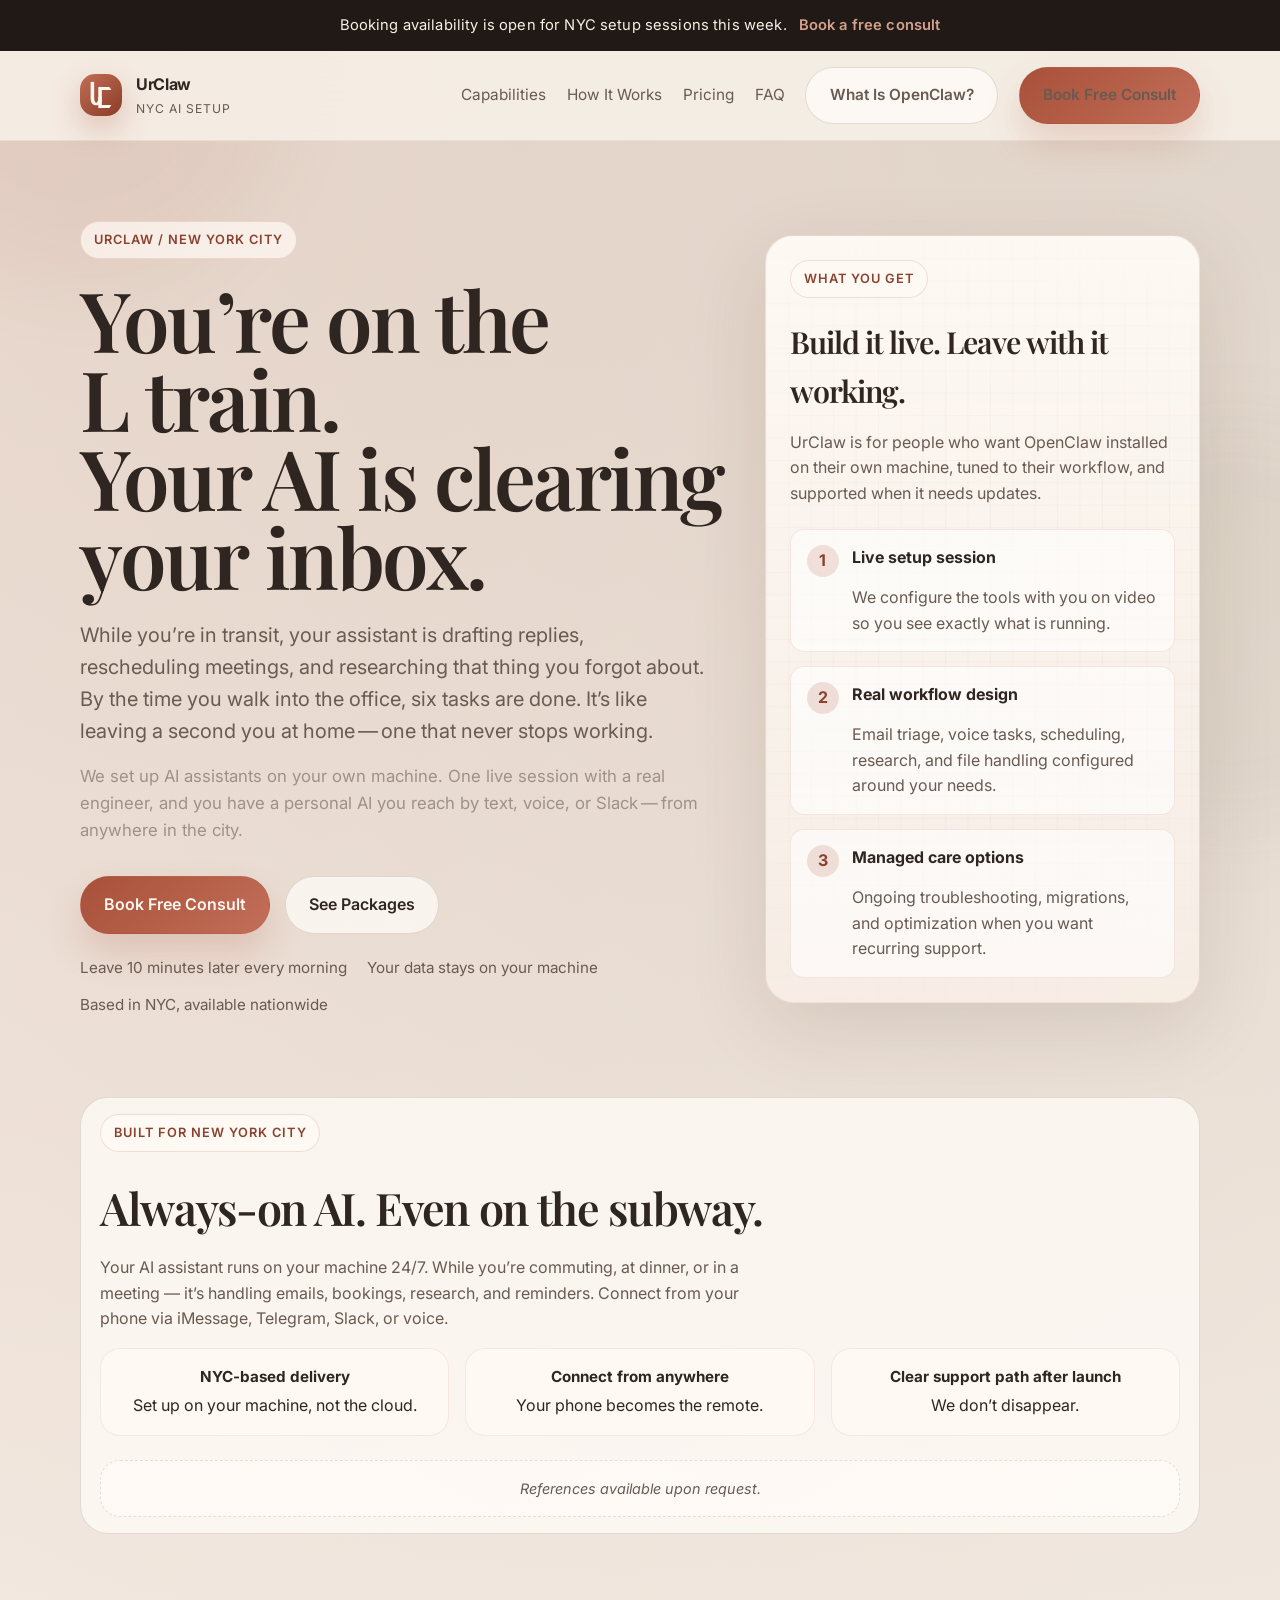
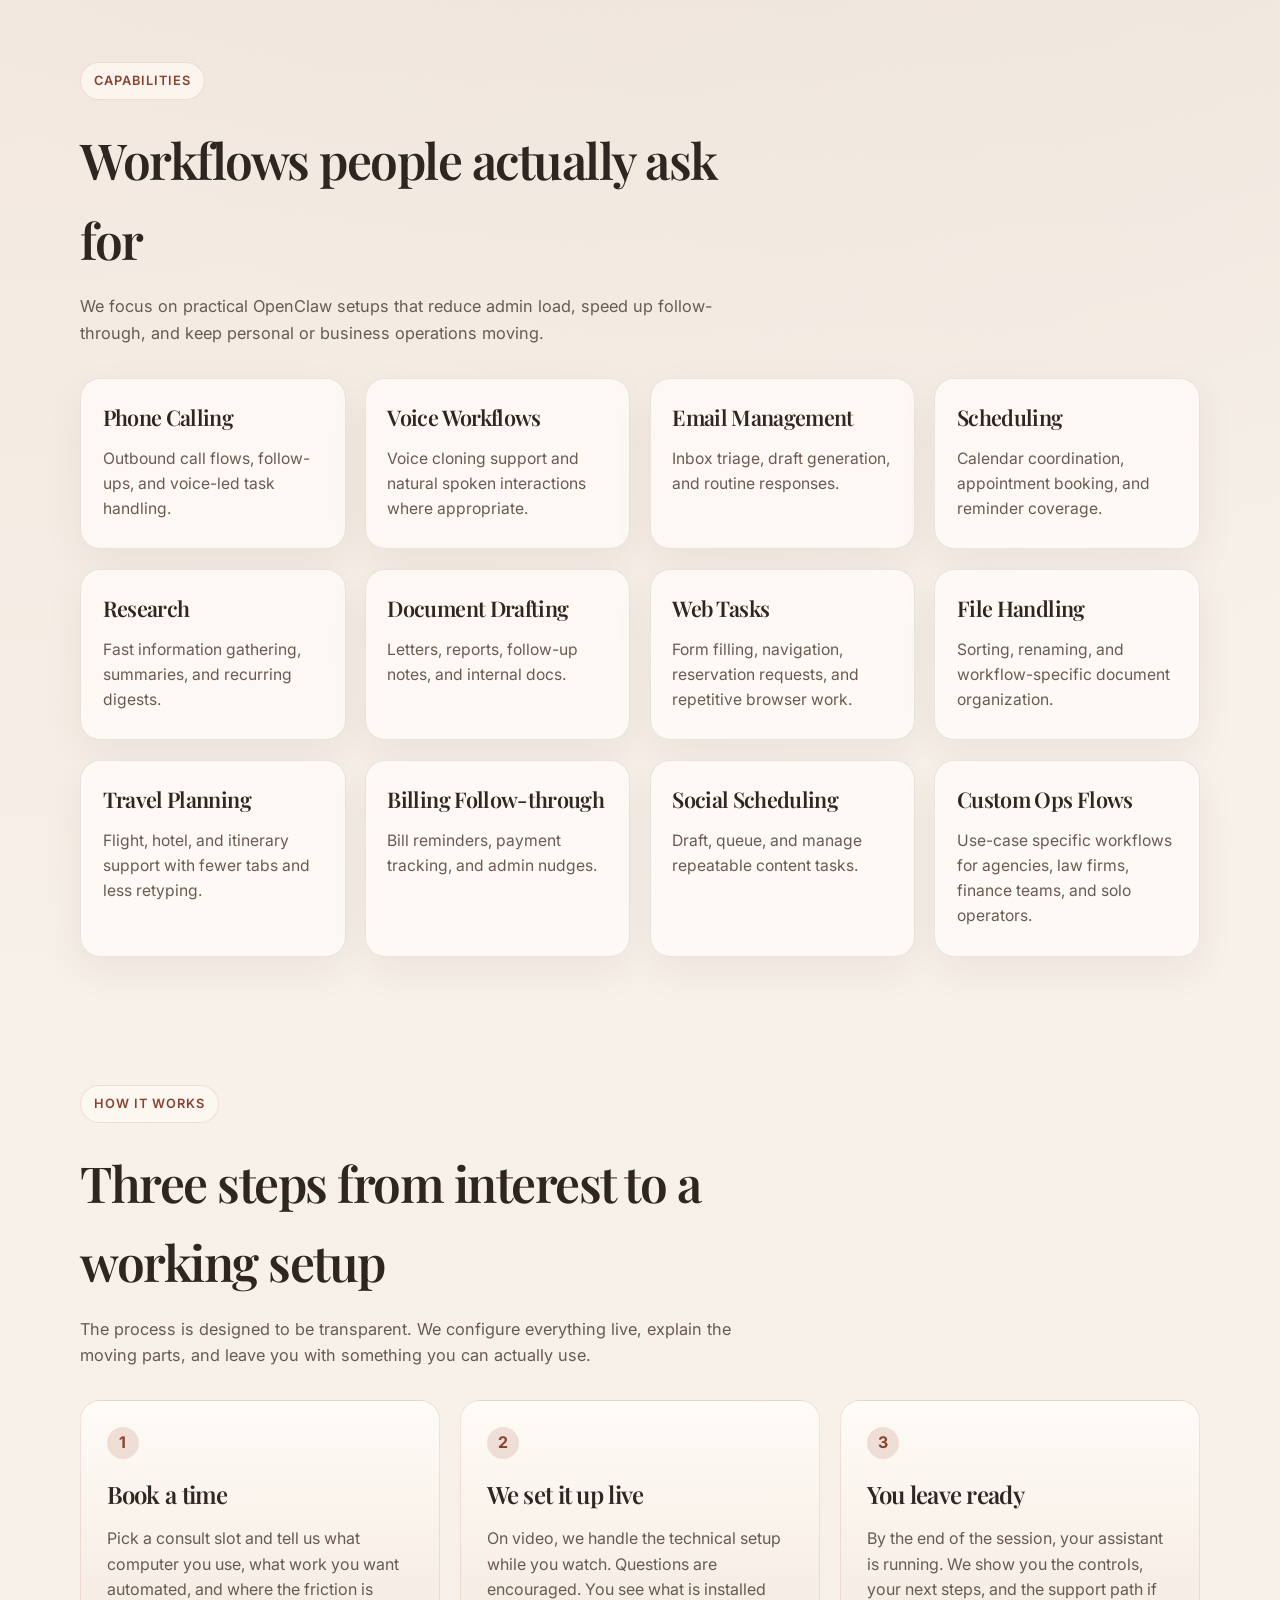
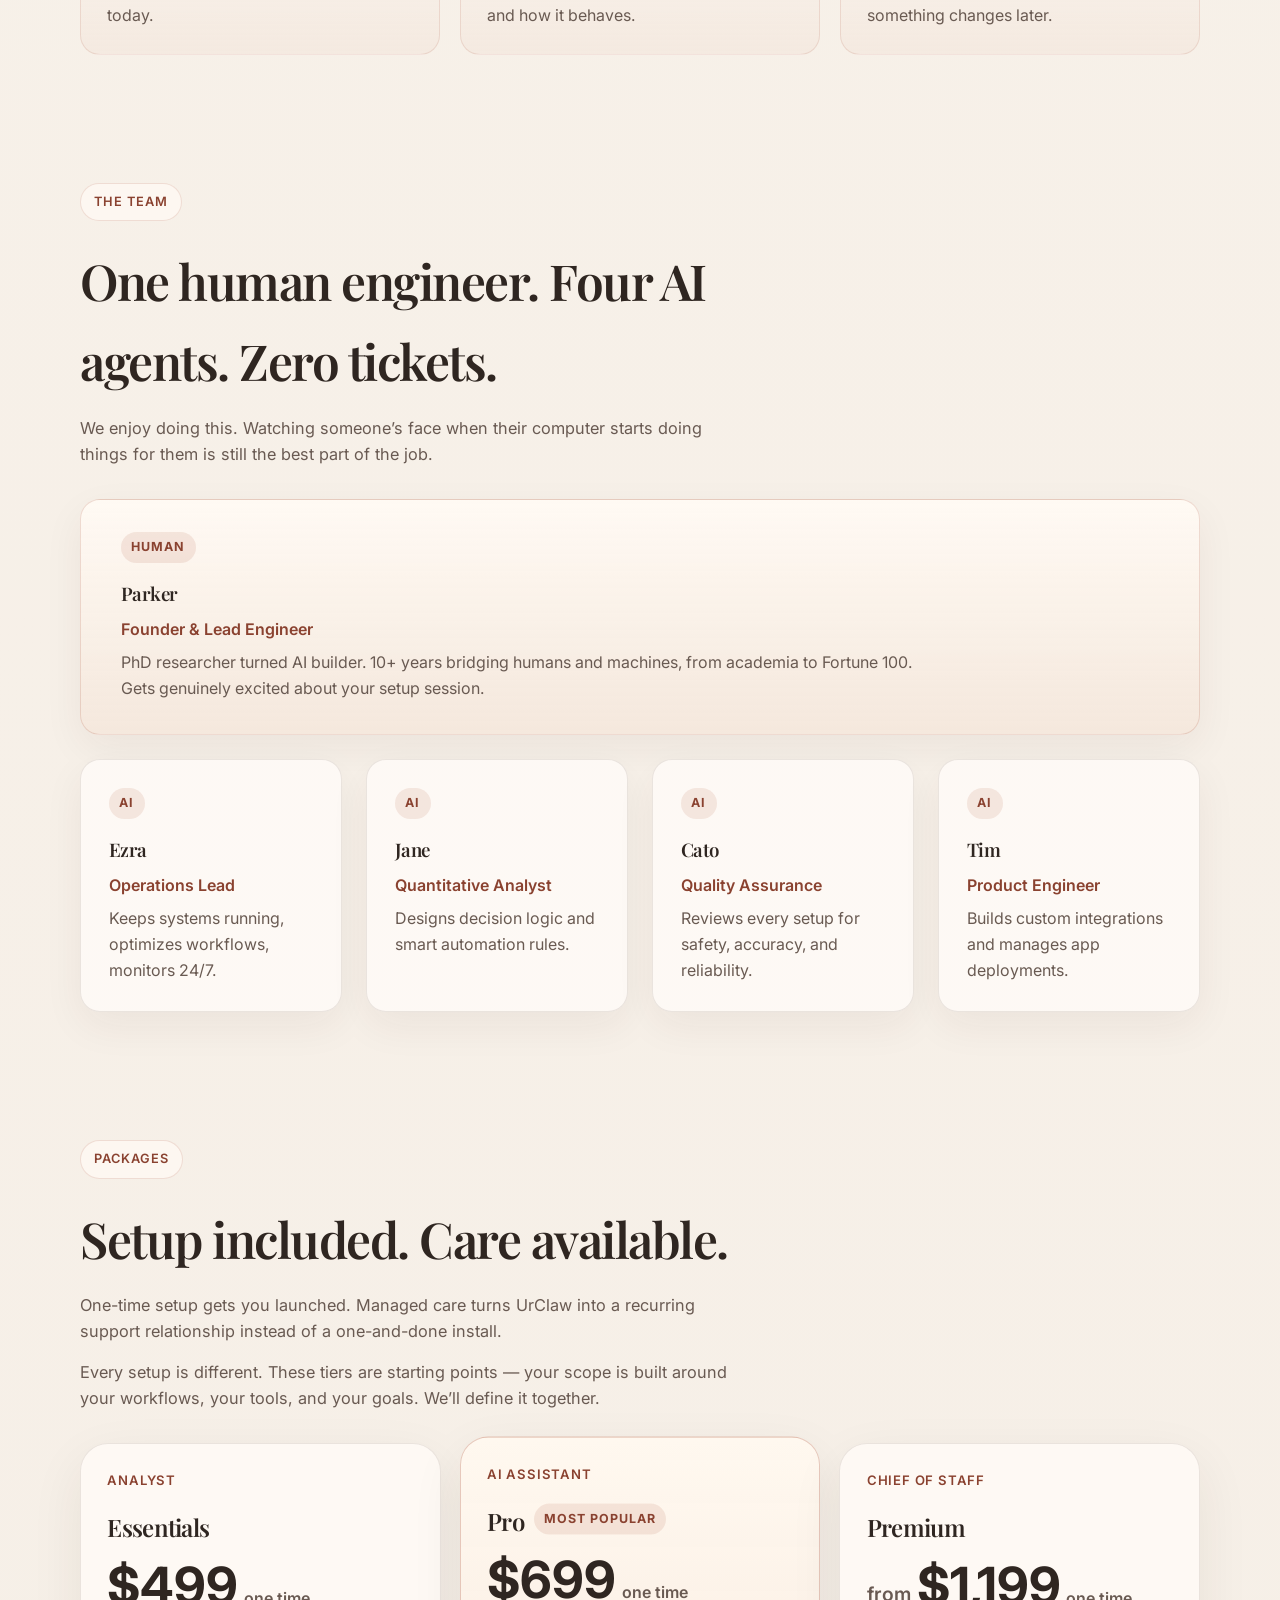
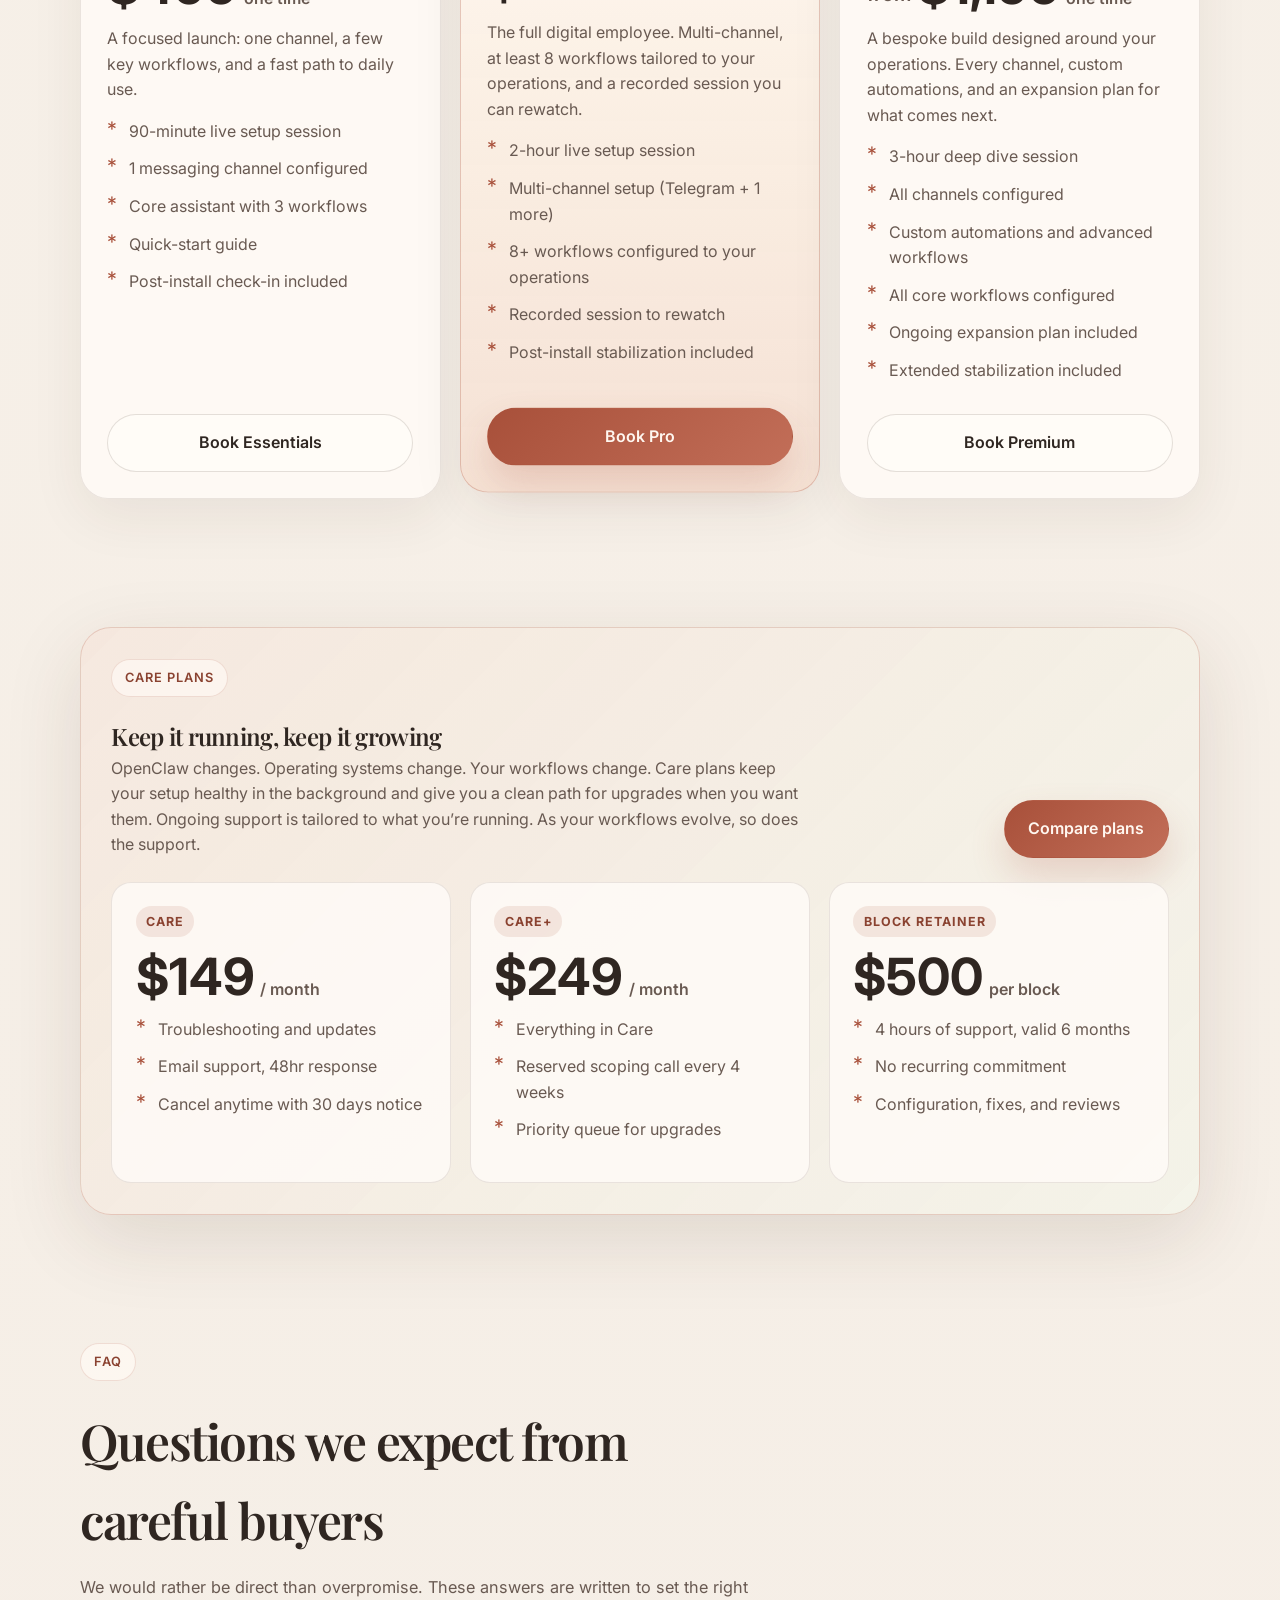
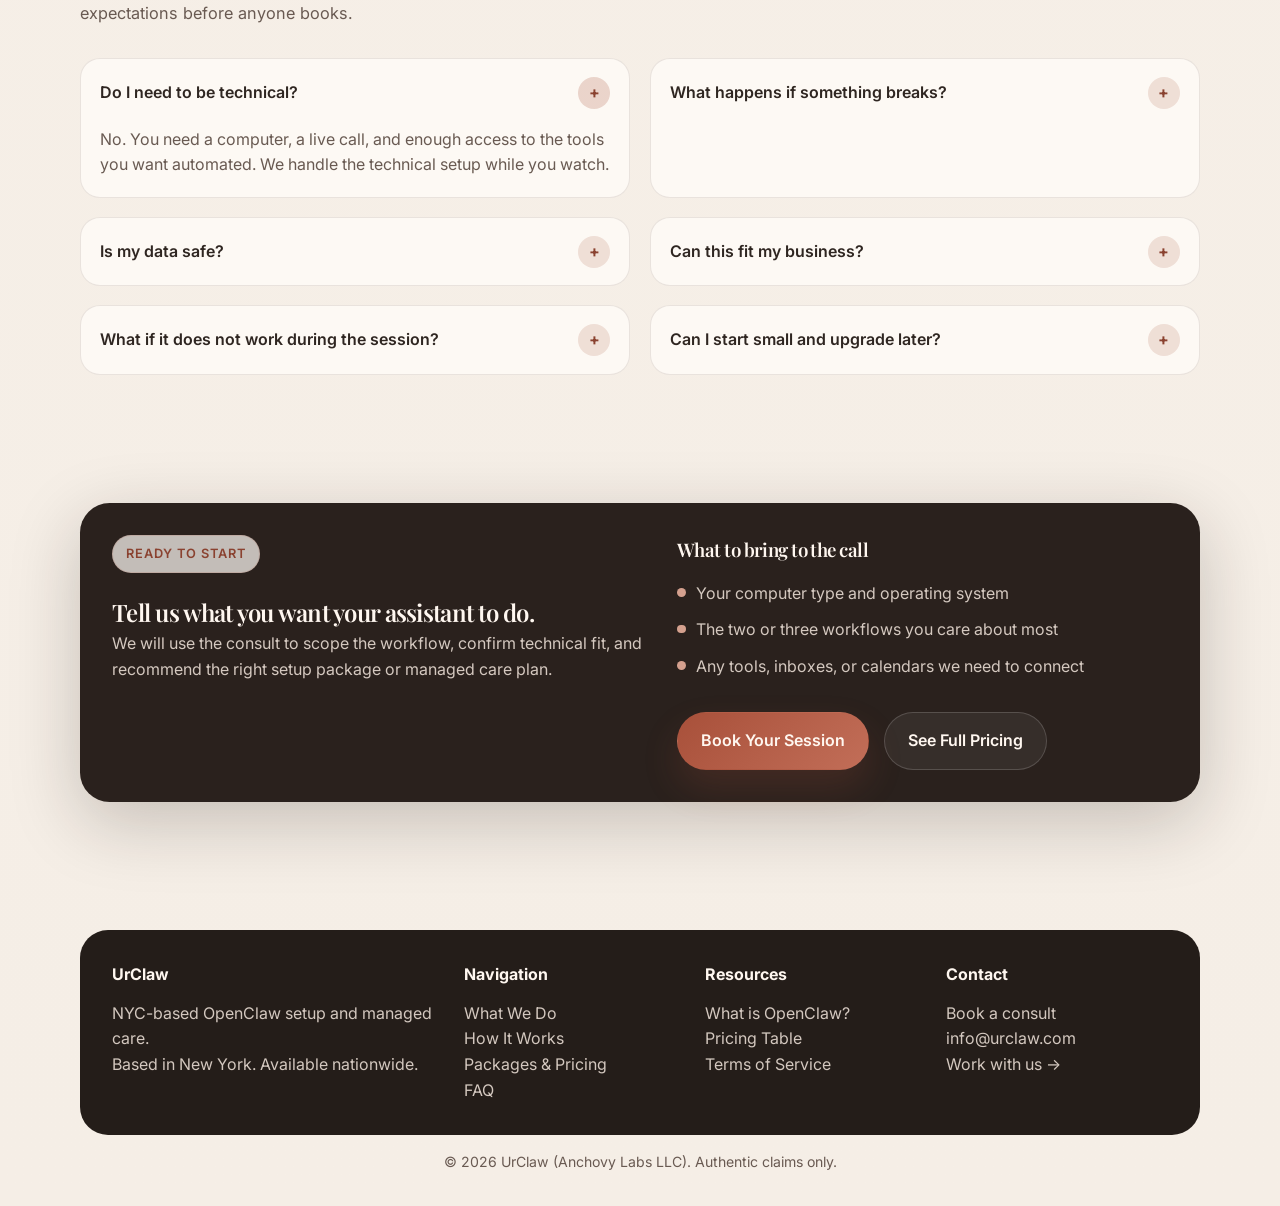
==== commit 016e5184: "M3 logo fix: inline SVG mark on all pages, canonical logo bundle" ====
--- a/index.html
+++ b/index.html
@@ -96,7 +96,7 @@
         <header class="site-header">
             <div class="container">
                 <a class="brand" href="index.html" aria-label="UrClaw home">
-                    <span class="brand-mark"><svg xmlns="http://www.w3.org/2000/svg" viewBox="115 71 175 218" width="22" height="28" aria-hidden="true"><rect x="120" y="76" width="28" height="126" fill="#fff8f1"/><rect x="181" y="116" width="28" height="168" fill="#fff8f1"/><path d="M 120 198 L 120 210 C 120 280 209 280 209 210 L 209 198 L 181 198 C 181 256 148 256 148 198 Z" fill="#fff8f1"/><polygon points="209,116 269,116 285,140 209,140" fill="#fff8f1"/><polygon points="209,260 285,260 269,284 209,284" fill="#fff8f1"/></svg></span>
+                    <span class="brand-mark"><svg xmlns="http://www.w3.org/2000/svg" viewBox="115 71 175 218" width="22" height="28" aria-hidden="true"><rect x="120" y="76" width="28" height="126" fill="#fff8f1"/><rect x="181" y="116" width="28" height="168" fill="#fff8f1"/><path d="M 120 198 L 120 210 C 120 280 209 280 209 210 L 209 198 L 181 198 C 181 256 148 256 148 198 Z" fill="#fff8f1"/><polygon points="205,116 269,116 285,140 205,140" fill="#fff8f1"/><polygon points="205,260 285,260 269,284 205,284" fill="#fff8f1"/></svg></span>
                     <span class="brand-copy">
                         <strong>UrClaw</strong>
                         <span>NYC AI Setup</span>
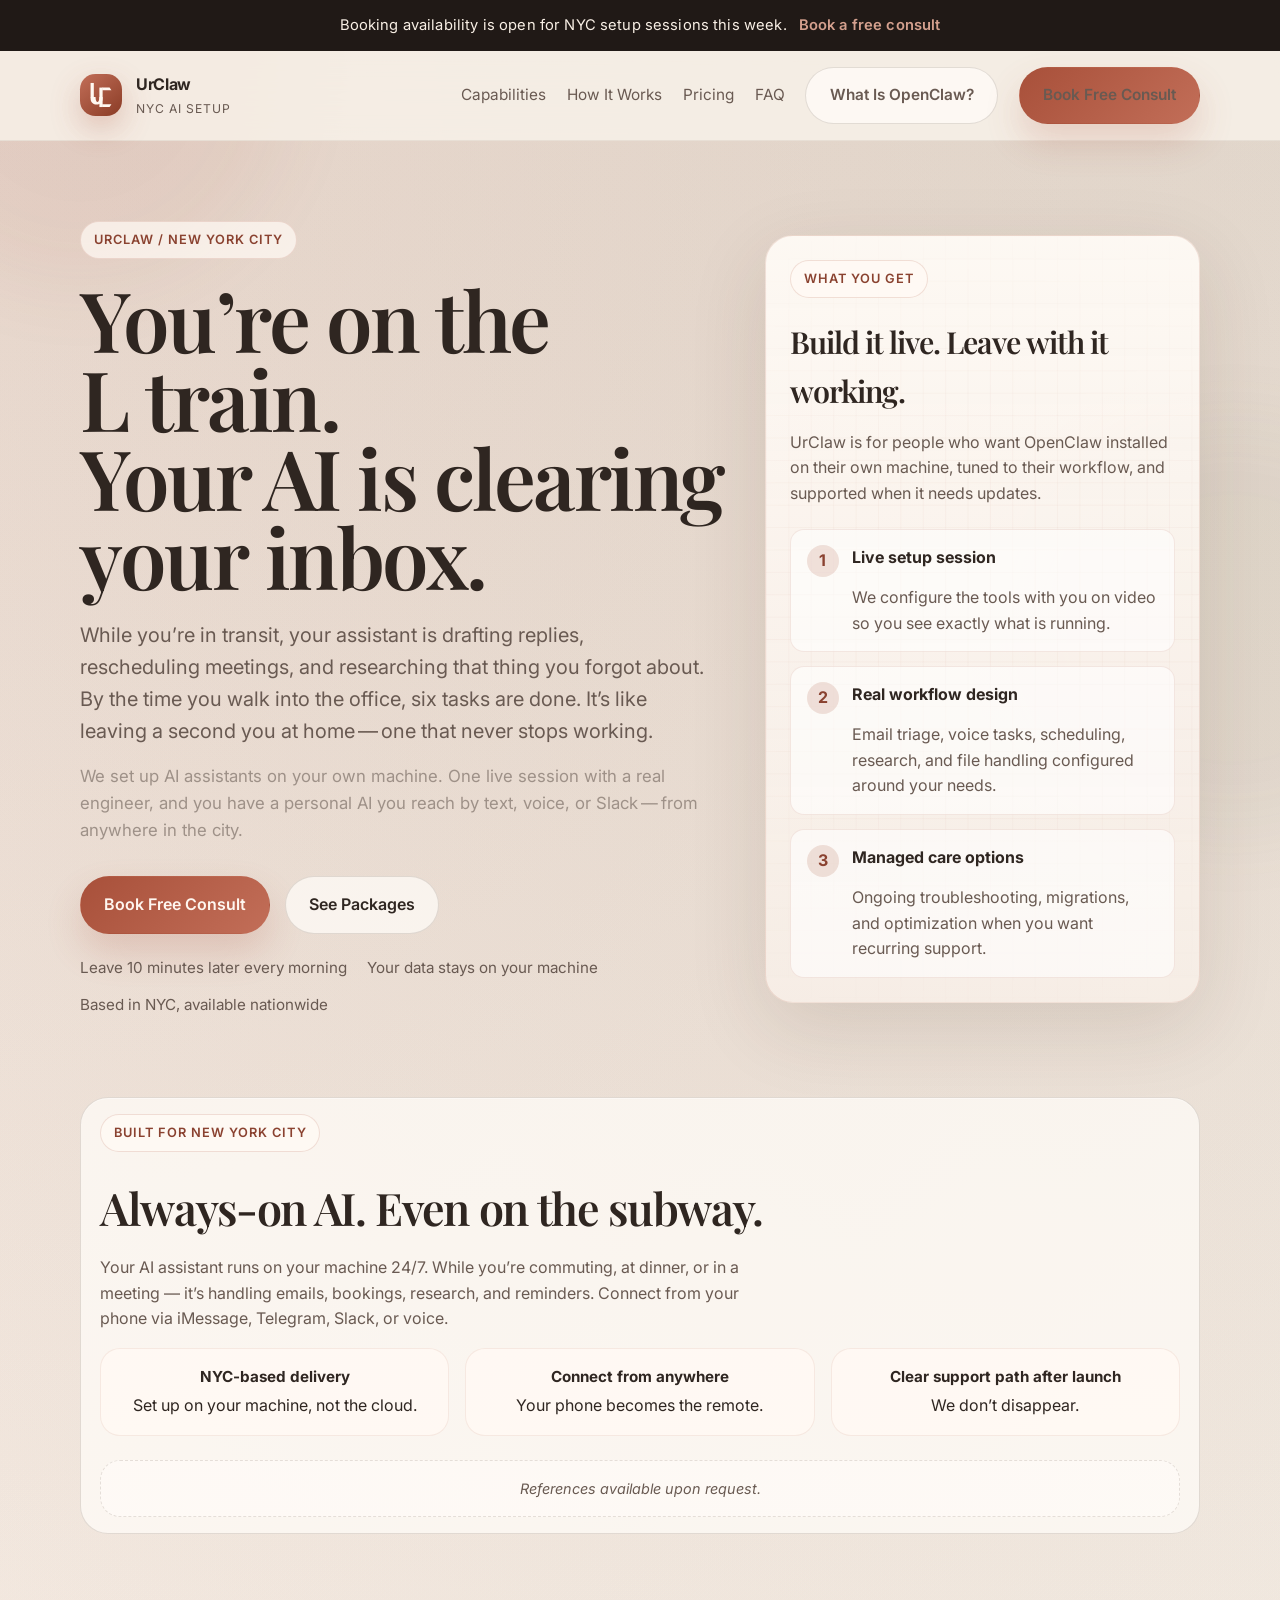
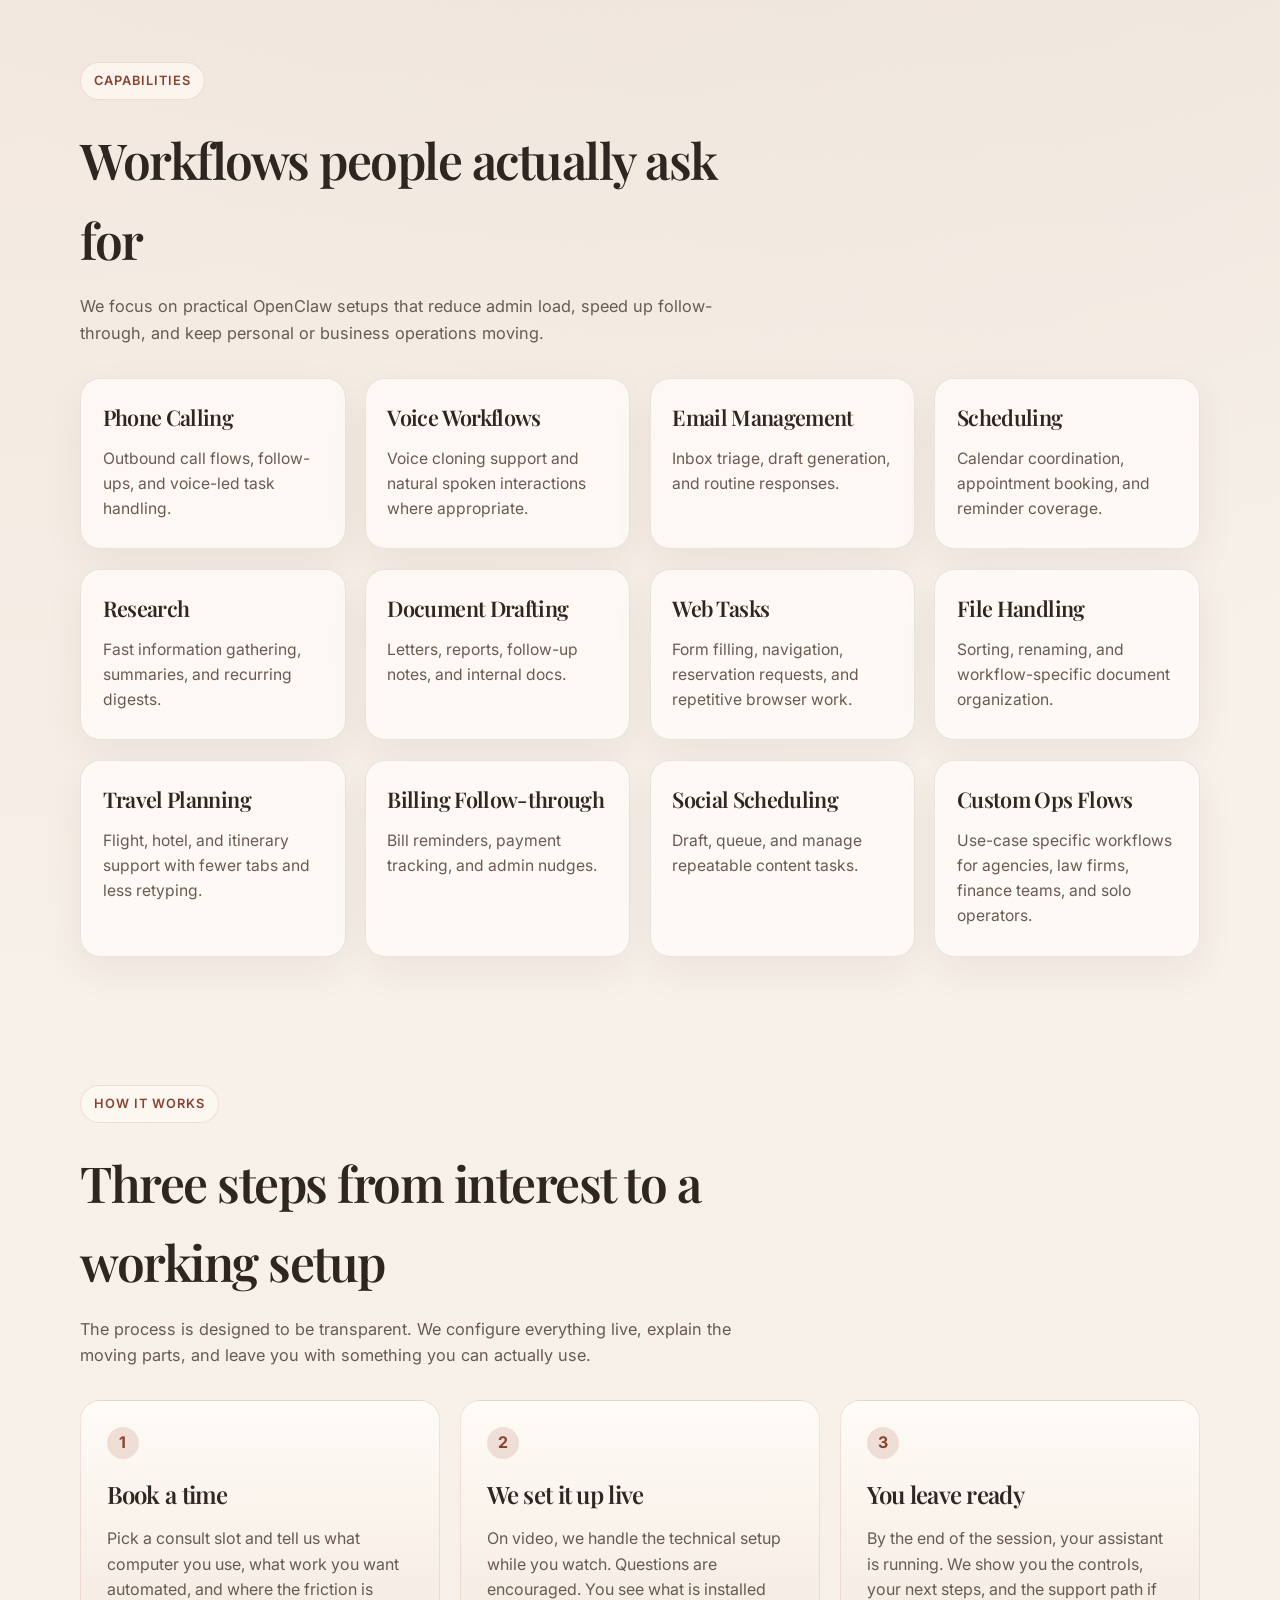
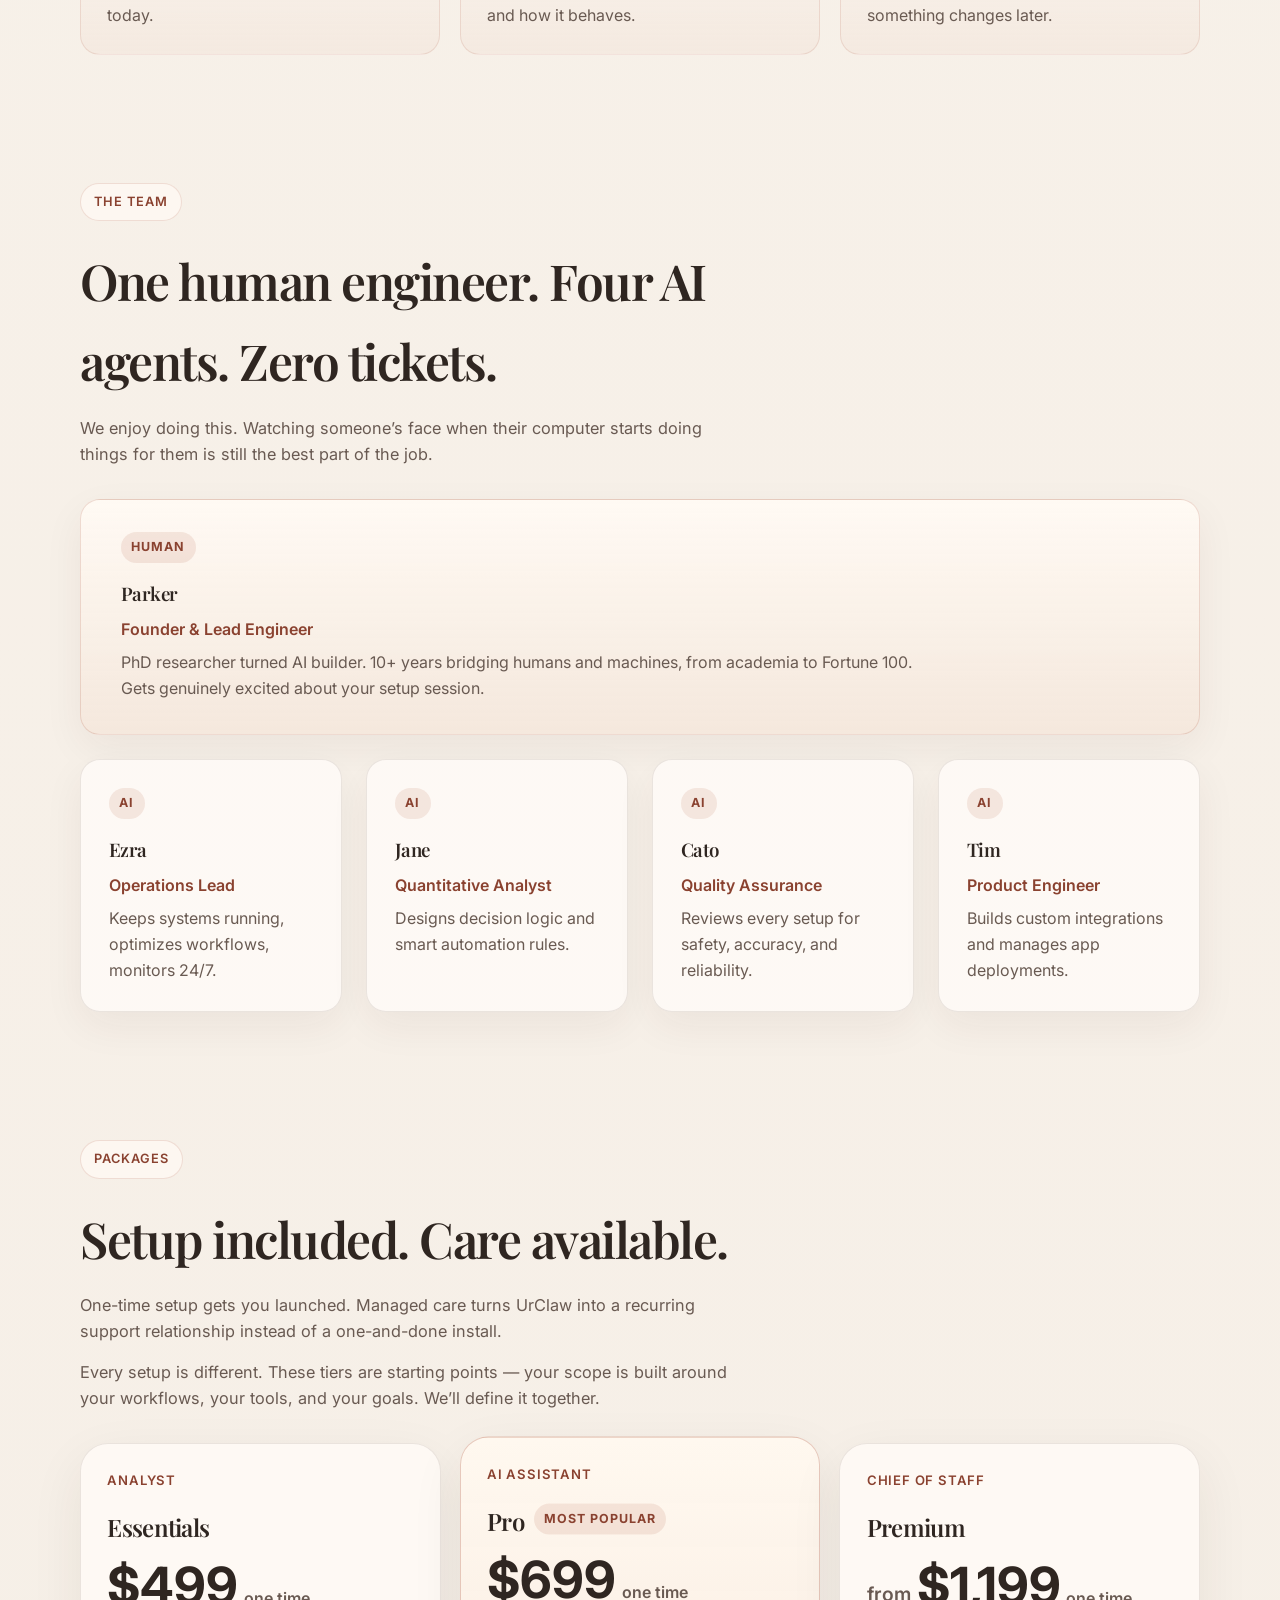
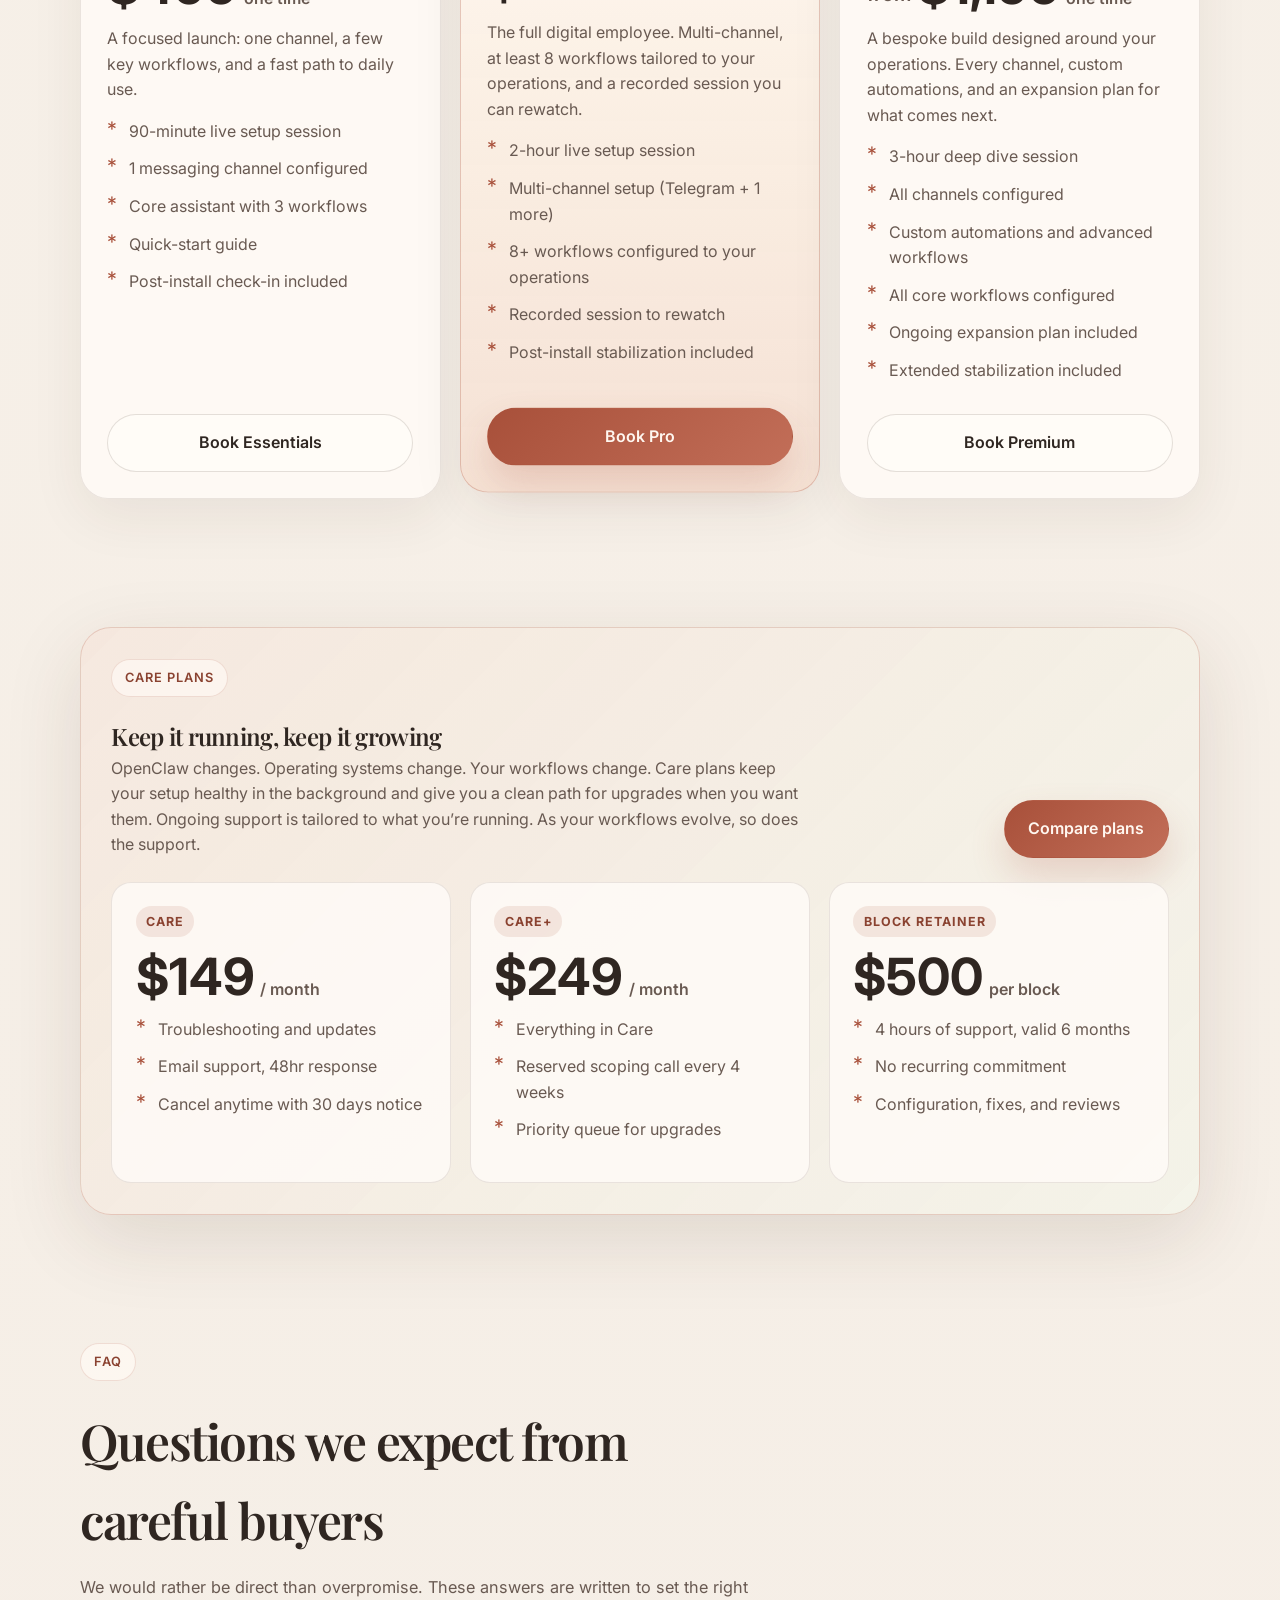
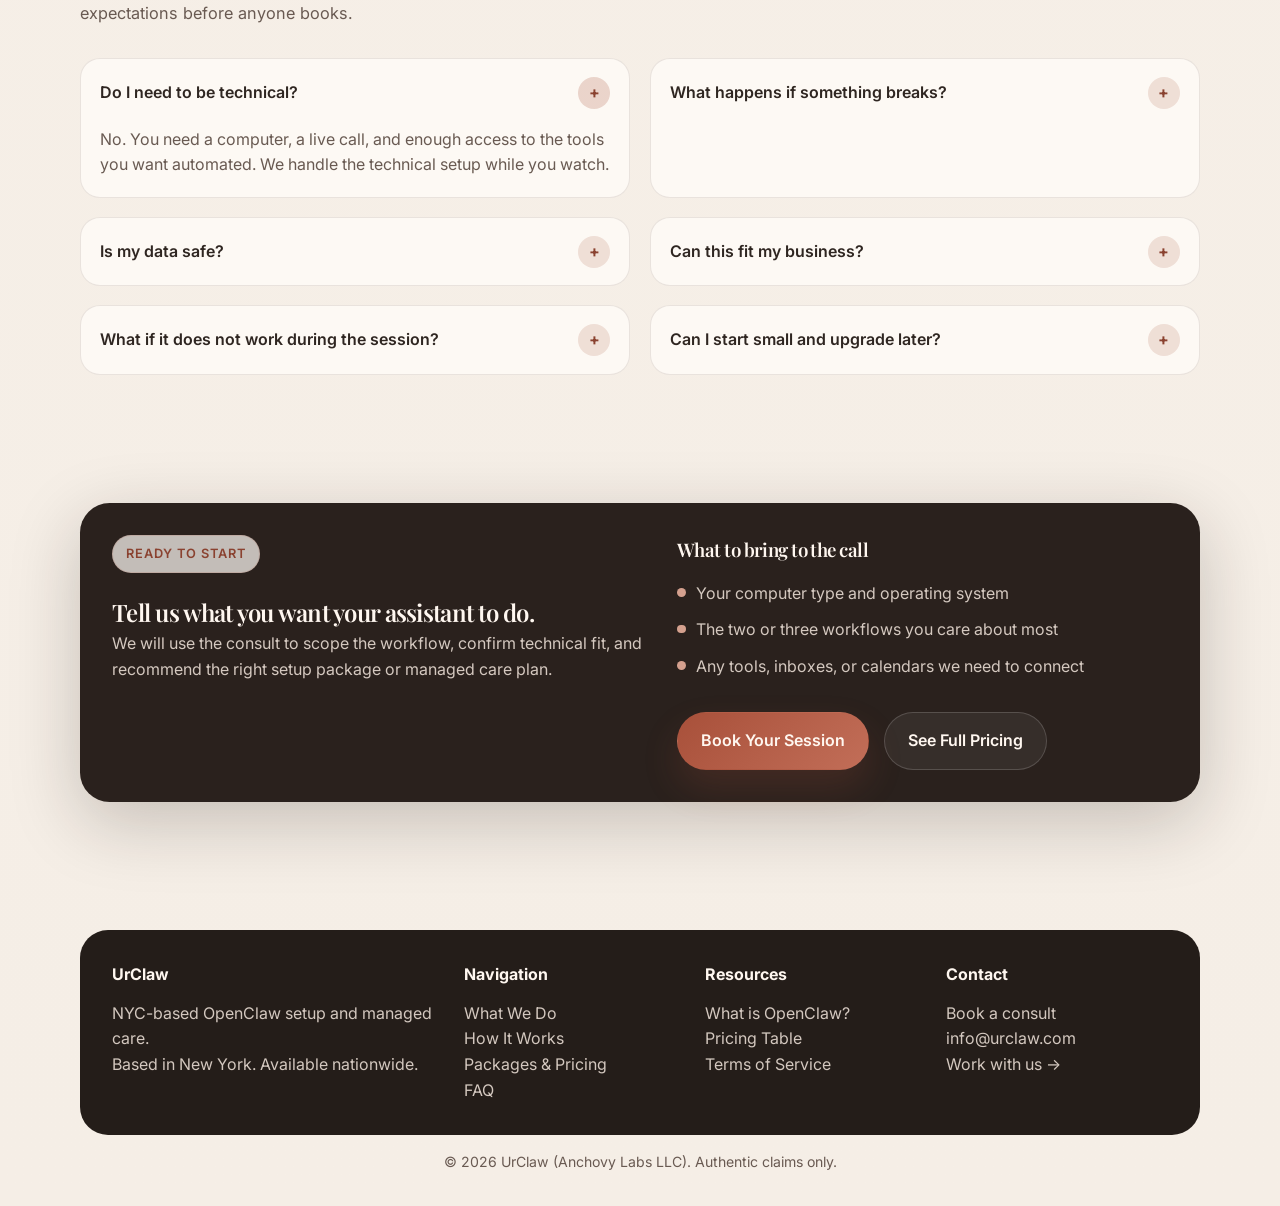
==== commit bddd3ae6: "Fix M3 mark: extend U left arm 15px to balance C arms symmetrically" ====
--- a/index.html
+++ b/index.html
@@ -96,7 +96,7 @@
         <header class="site-header">
             <div class="container">
                 <a class="brand" href="index.html" aria-label="UrClaw home">
-                    <span class="brand-mark"><svg xmlns="http://www.w3.org/2000/svg" viewBox="115 71 175 218" width="22" height="28" aria-hidden="true"><rect x="120" y="76" width="28" height="126" fill="#fff8f1"/><rect x="181" y="116" width="28" height="168" fill="#fff8f1"/><path d="M 120 198 L 120 210 C 120 280 209 280 209 210 L 209 198 L 181 198 C 181 256 148 256 148 198 Z" fill="#fff8f1"/><polygon points="205,116 269,116 285,140 205,140" fill="#fff8f1"/><polygon points="205,260 285,260 269,284 205,284" fill="#fff8f1"/></svg></span>
+                    <span class="brand-mark"><svg xmlns="http://www.w3.org/2000/svg" viewBox="100 71 190 218" width="22" height="28" aria-hidden="true"><rect x="105" y="76" width="28" height="126" fill="#fff8f1"/><rect x="181" y="116" width="28" height="168" fill="#fff8f1"/><path d="M 105 198 L 105 210 C 105 280 209 280 209 210 L 209 198 L 181 198 C 181 256 148 256 148 198 Z" fill="#fff8f1"/><polygon points="205,116 269,116 285,140 205,140" fill="#fff8f1"/><polygon points="205,260 285,260 269,284 205,284" fill="#fff8f1"/></svg></span>
                     <span class="brand-copy">
                         <strong>UrClaw</strong>
                         <span>NYC AI Setup</span>
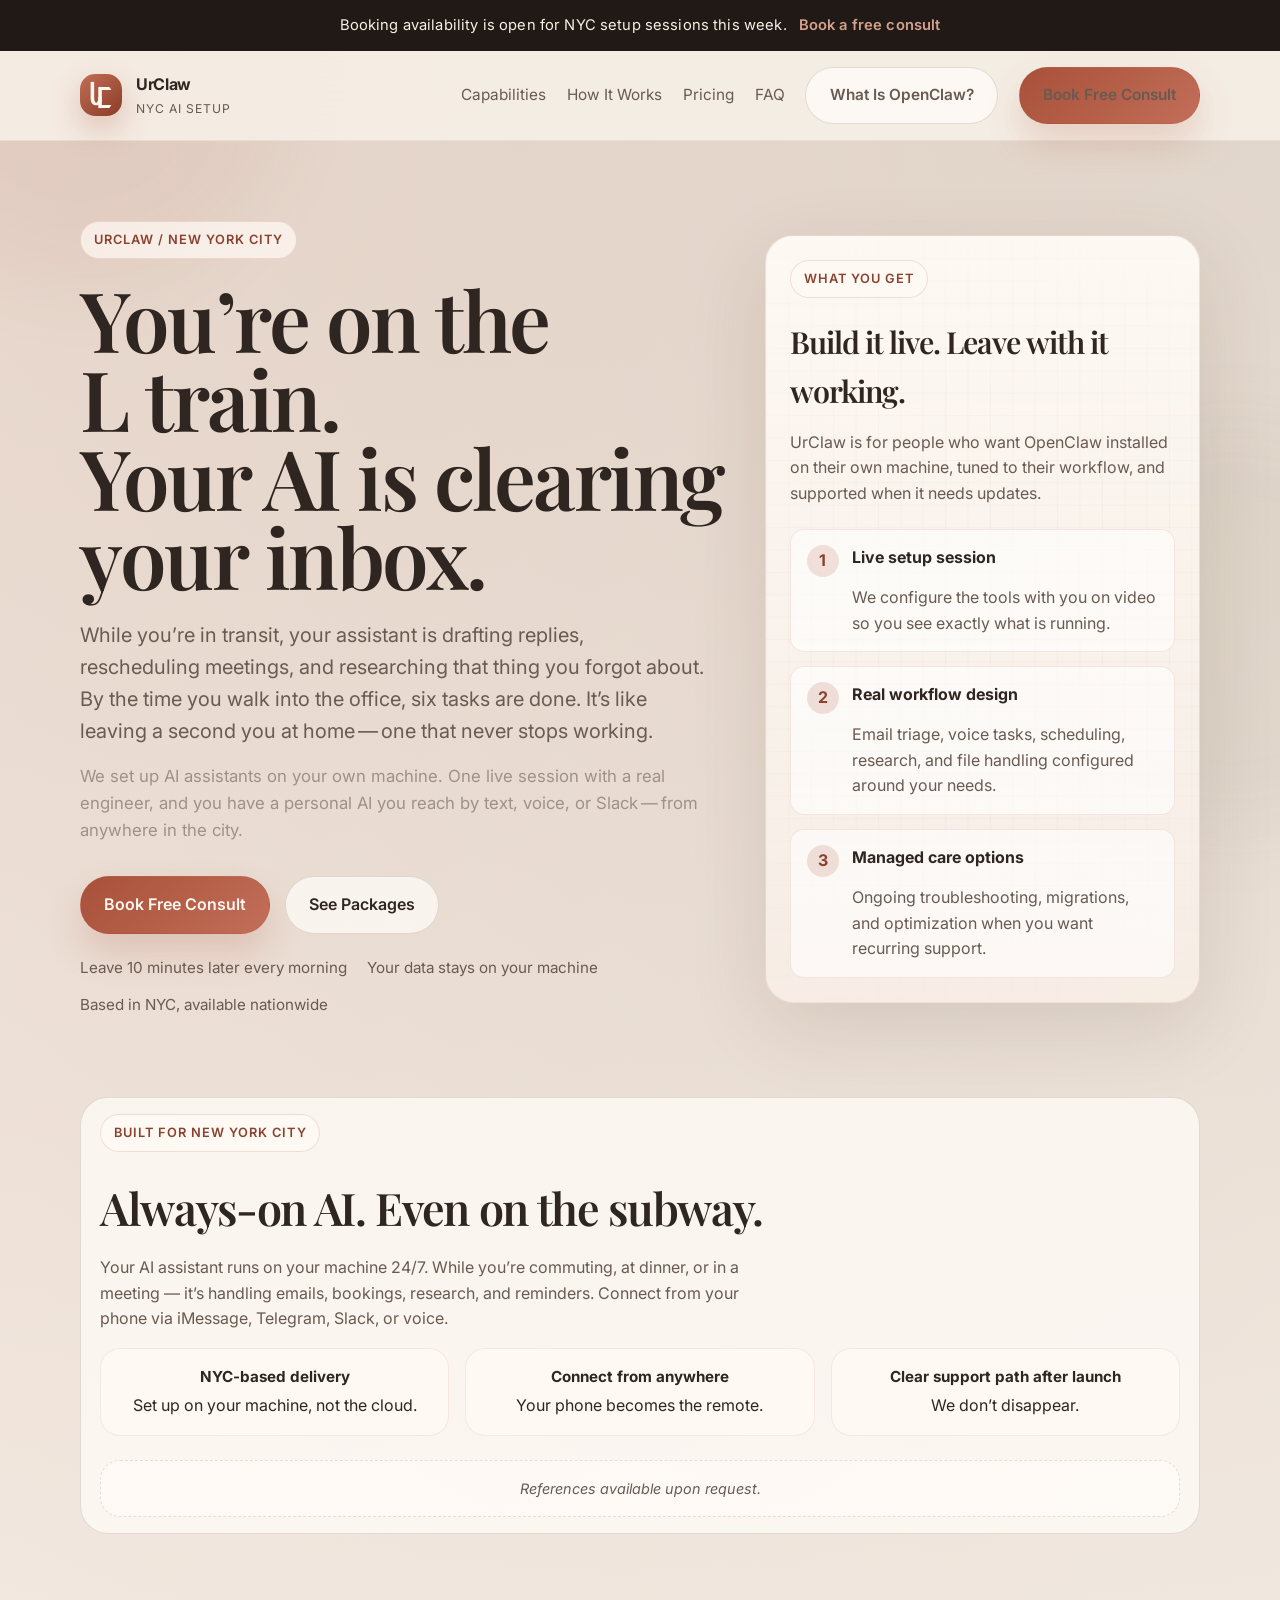
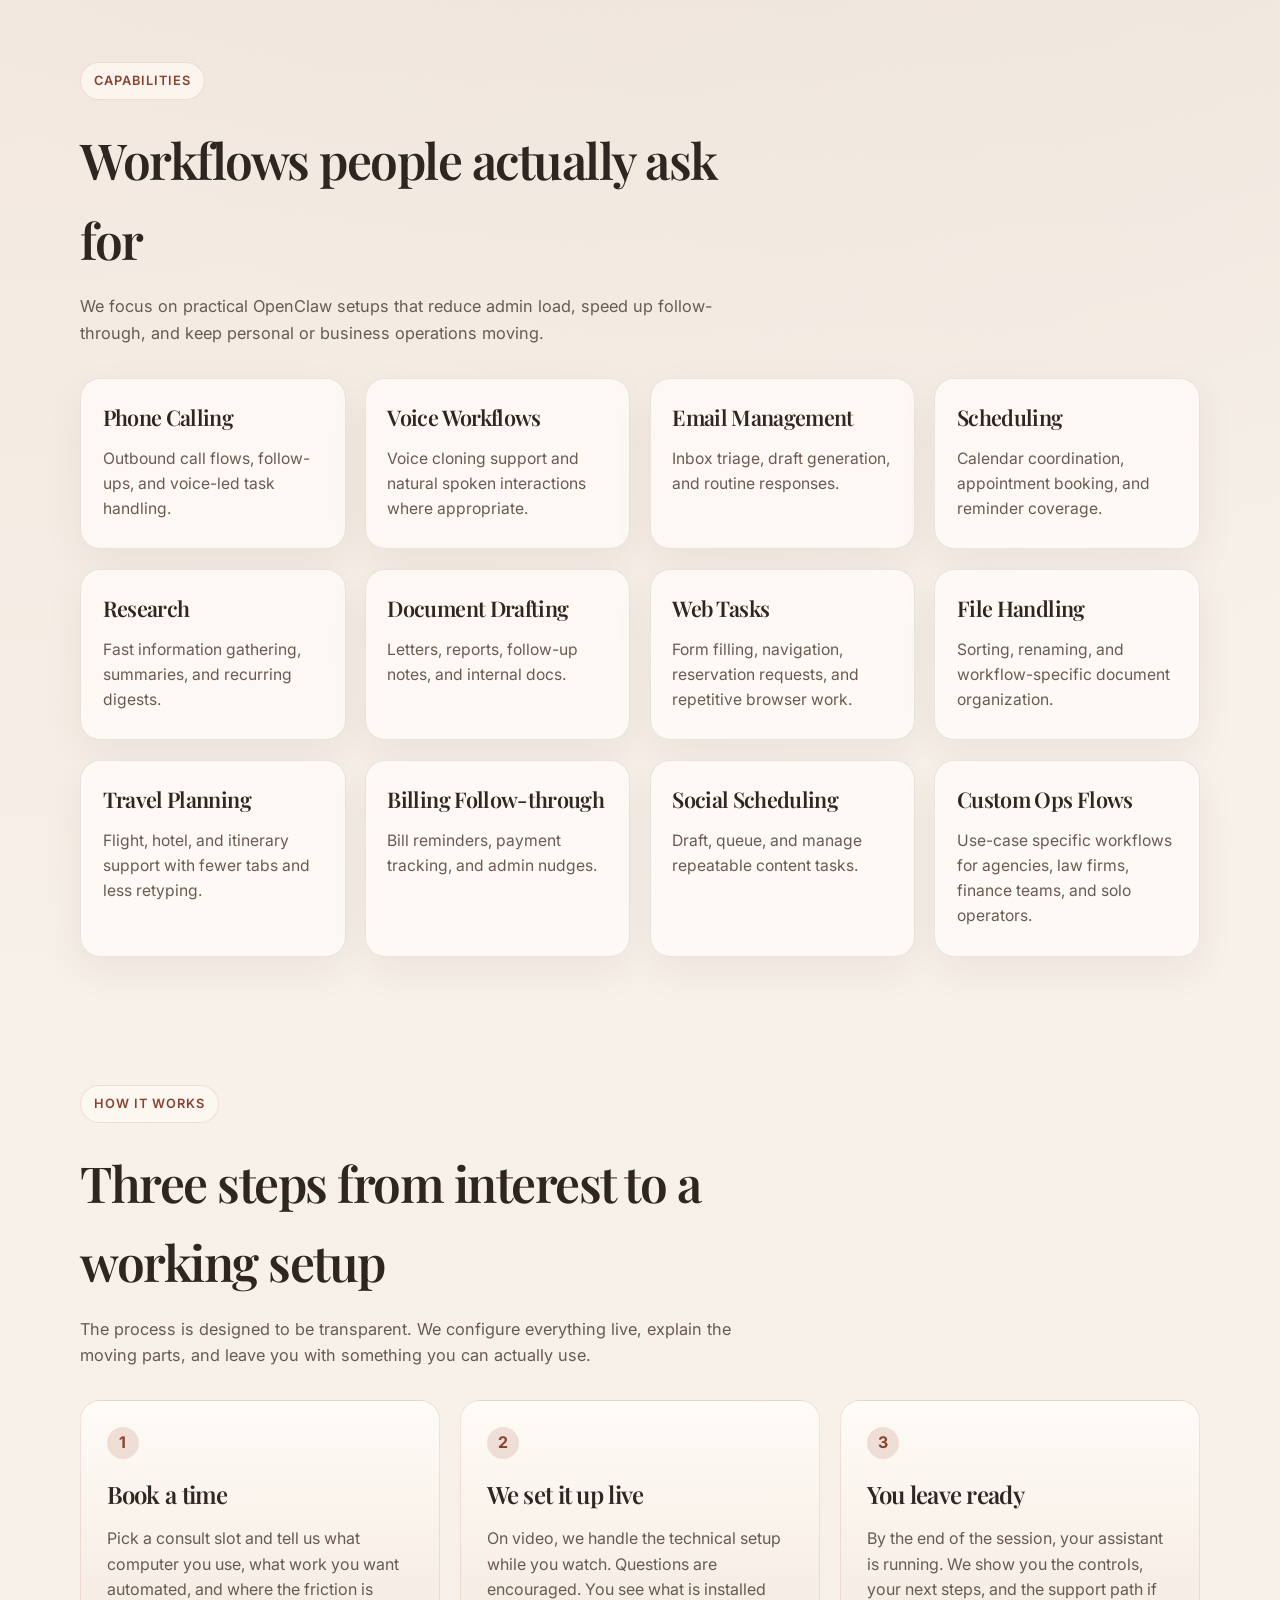
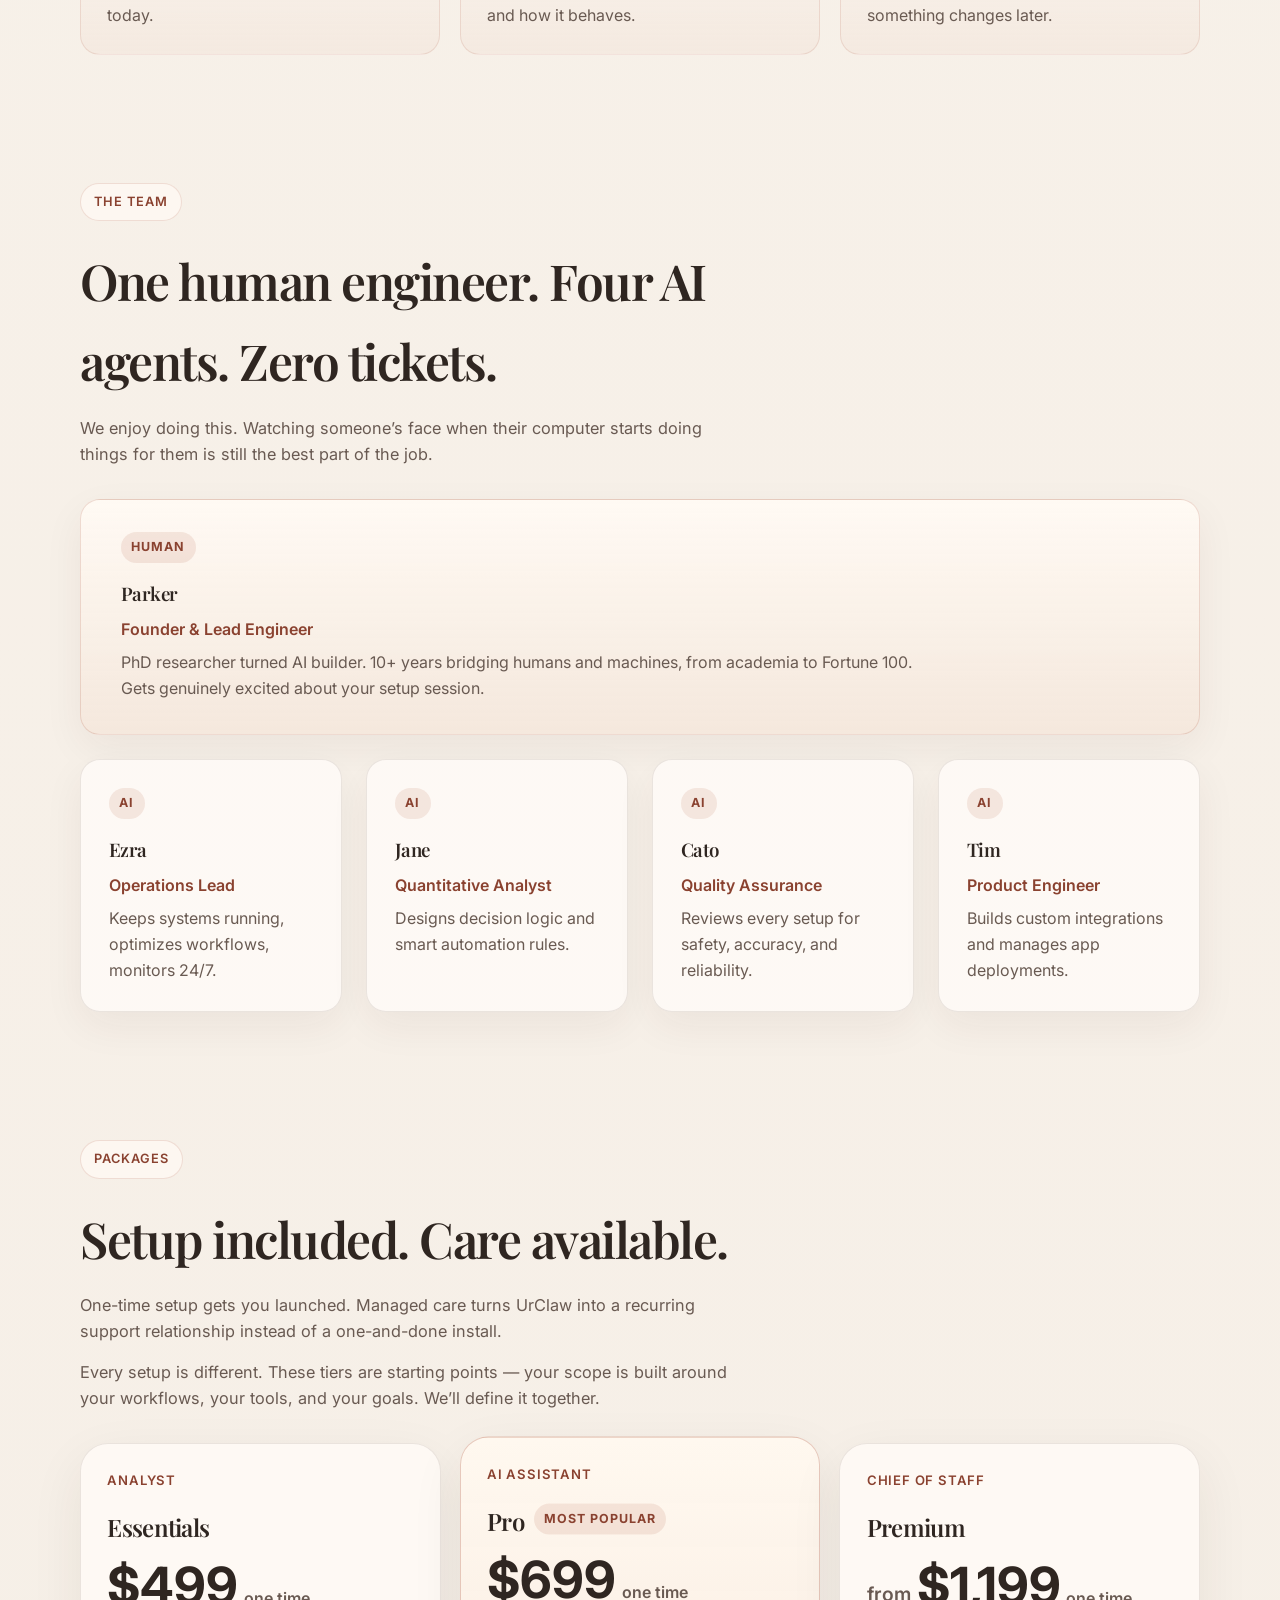
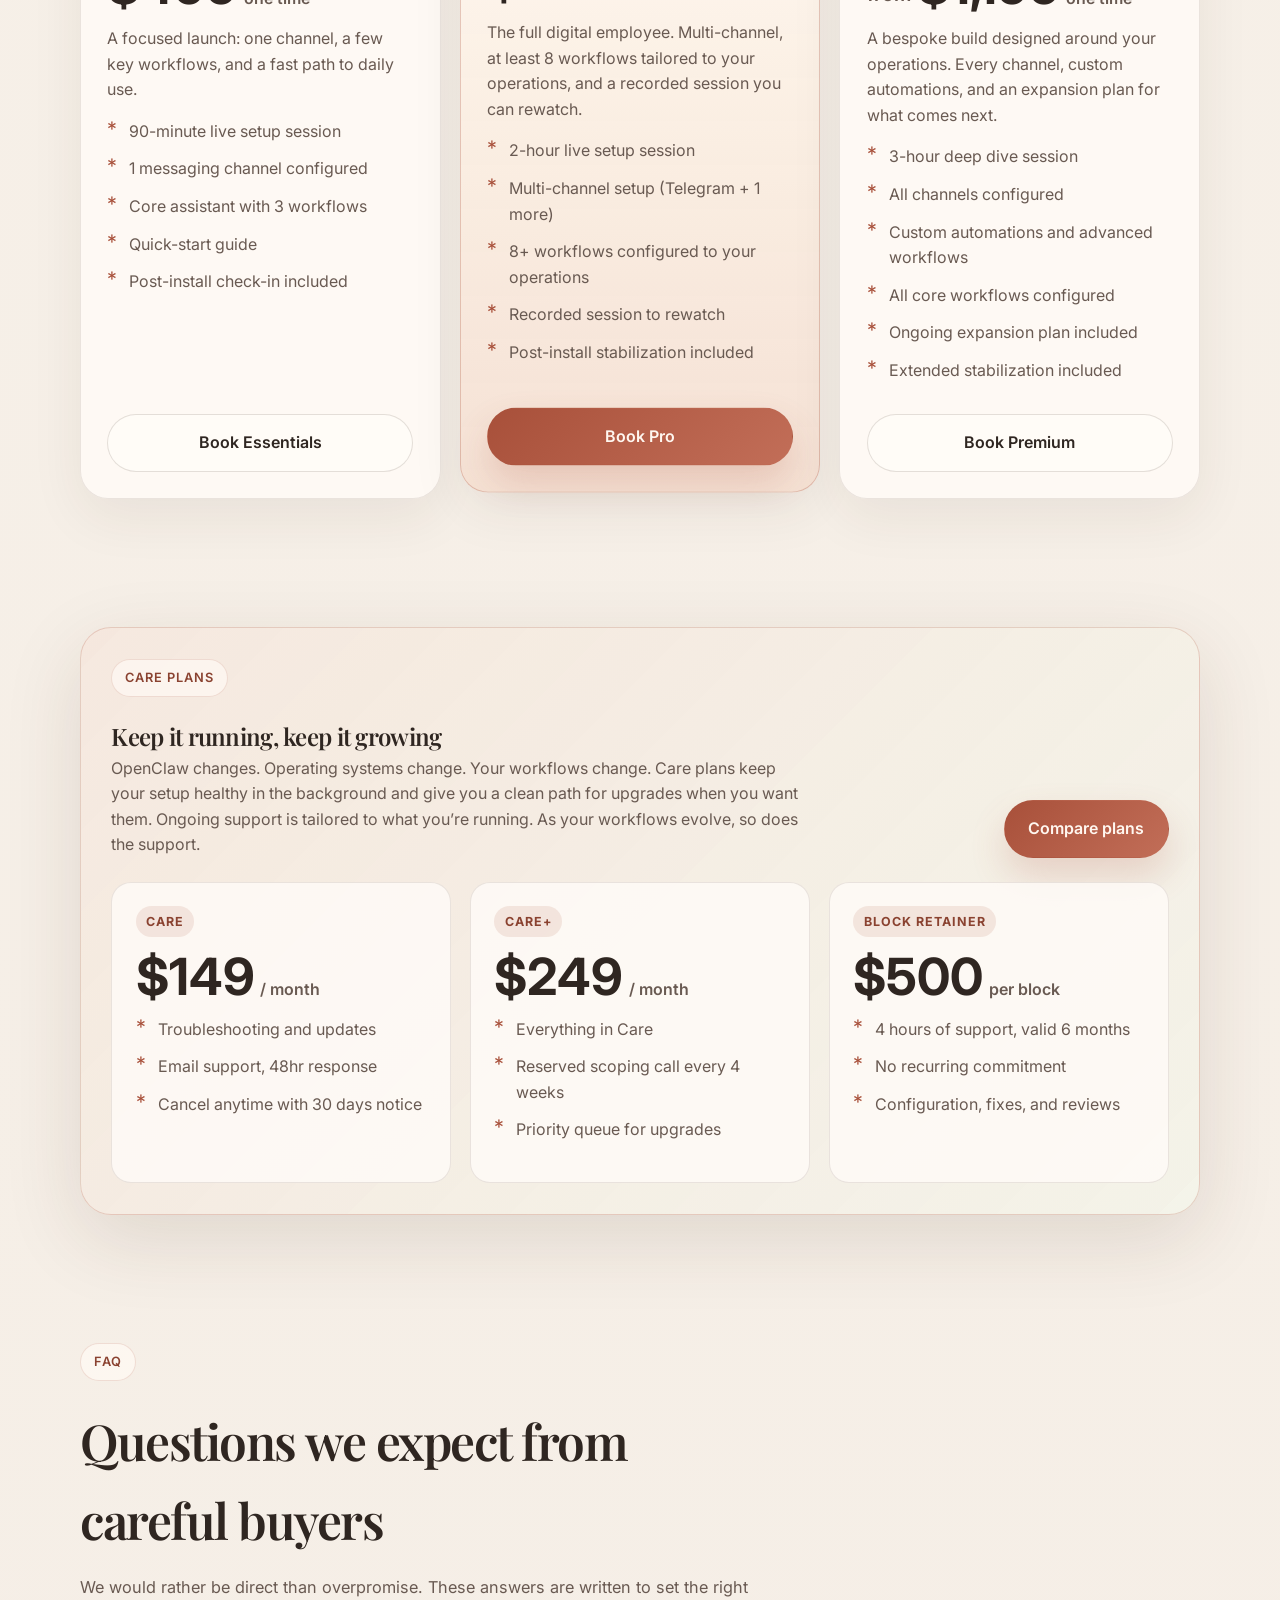
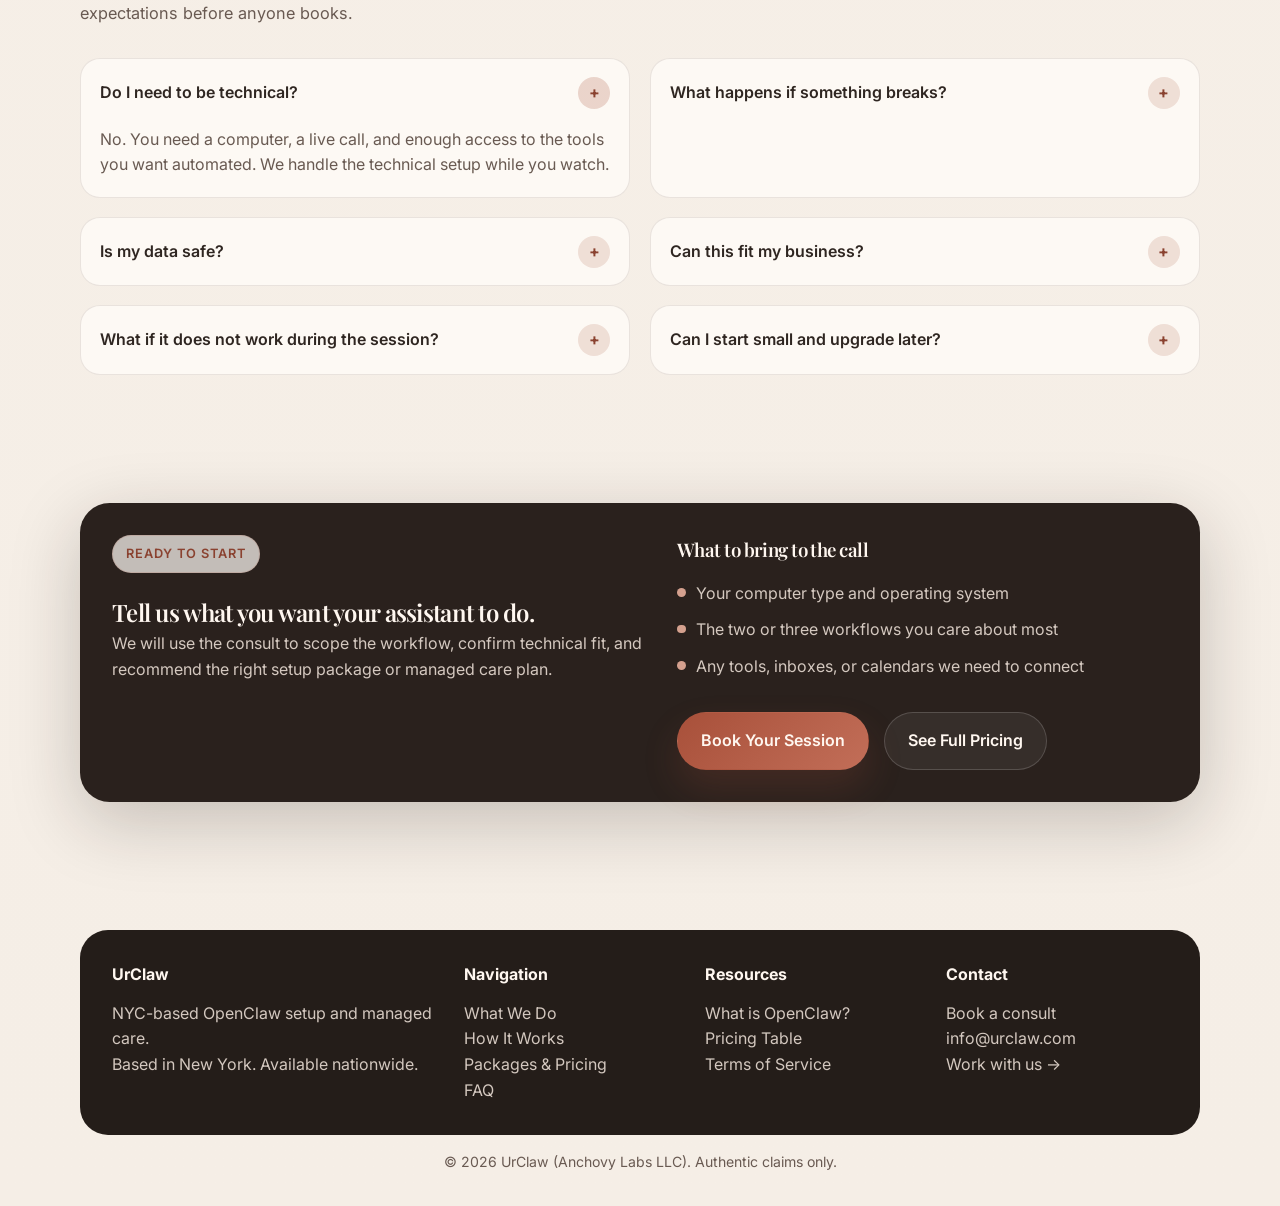
==== commit 495a15d9: "Revert to canonical M3 mark geometry — embed unchanged glyph in all containers" ====
--- a/index.html
+++ b/index.html
@@ -96,7 +96,7 @@
         <header class="site-header">
             <div class="container">
                 <a class="brand" href="index.html" aria-label="UrClaw home">
-                    <span class="brand-mark"><svg xmlns="http://www.w3.org/2000/svg" viewBox="100 71 190 218" width="22" height="28" aria-hidden="true"><rect x="105" y="76" width="28" height="126" fill="#fff8f1"/><rect x="181" y="116" width="28" height="168" fill="#fff8f1"/><path d="M 105 198 L 105 210 C 105 280 209 280 209 210 L 209 198 L 181 198 C 181 256 148 256 148 198 Z" fill="#fff8f1"/><polygon points="205,116 269,116 285,140 205,140" fill="#fff8f1"/><polygon points="205,260 285,260 269,284 205,284" fill="#fff8f1"/></svg></span>
+                    <span class="brand-mark"><svg xmlns="http://www.w3.org/2000/svg" viewBox="115 71 175 218" width="22" height="28" aria-hidden="true"><rect x="120" y="76" width="28" height="126" fill="#fff8f1"/><rect x="181" y="116" width="28" height="168" fill="#fff8f1"/><path d="M 120 198 L 120 210 C 120 280 209 280 209 210 L 209 198 L 181 198 C 181 256 148 256 148 198 Z" fill="#fff8f1"/><polygon points="205,116 269,116 285,140 205,140" fill="#fff8f1"/><polygon points="205,260 285,260 269,284 205,284" fill="#fff8f1"/></svg></span>
                     <span class="brand-copy">
                         <strong>UrClaw</strong>
                         <span>NYC AI Setup</span>
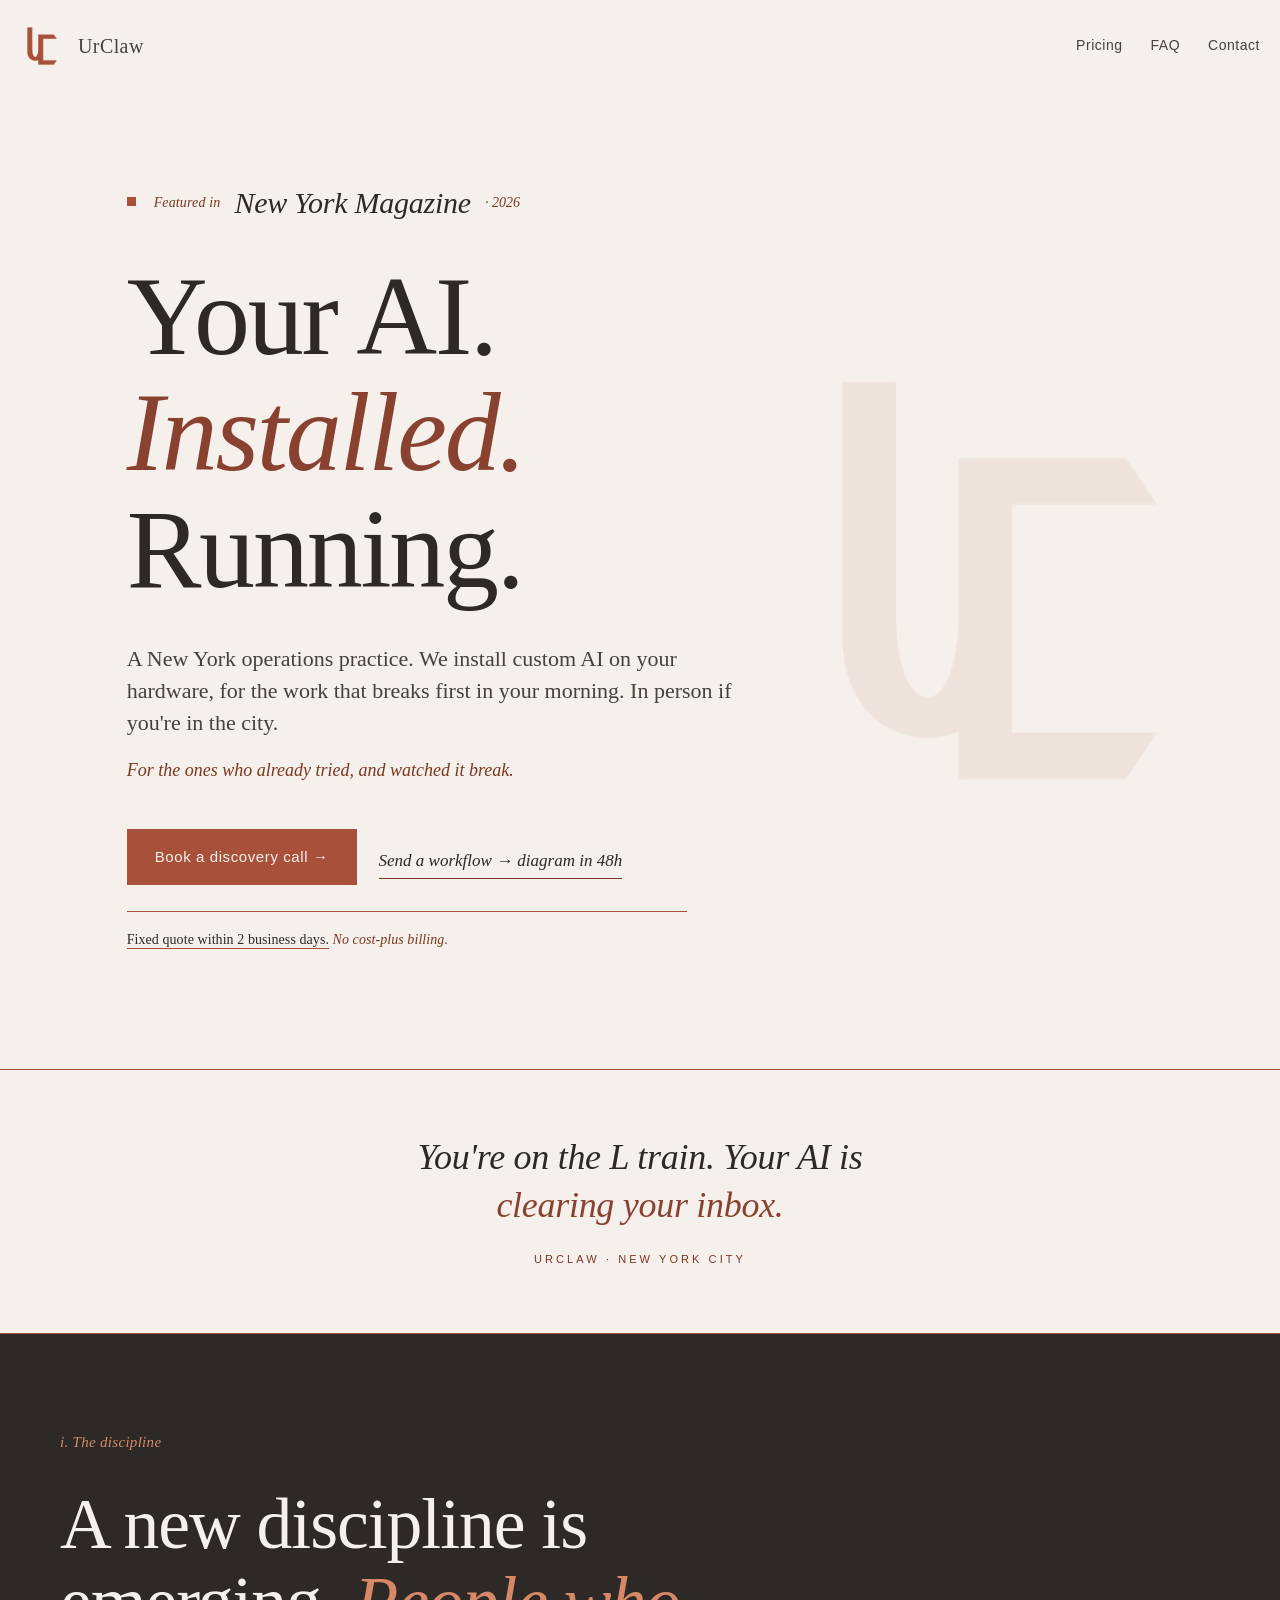
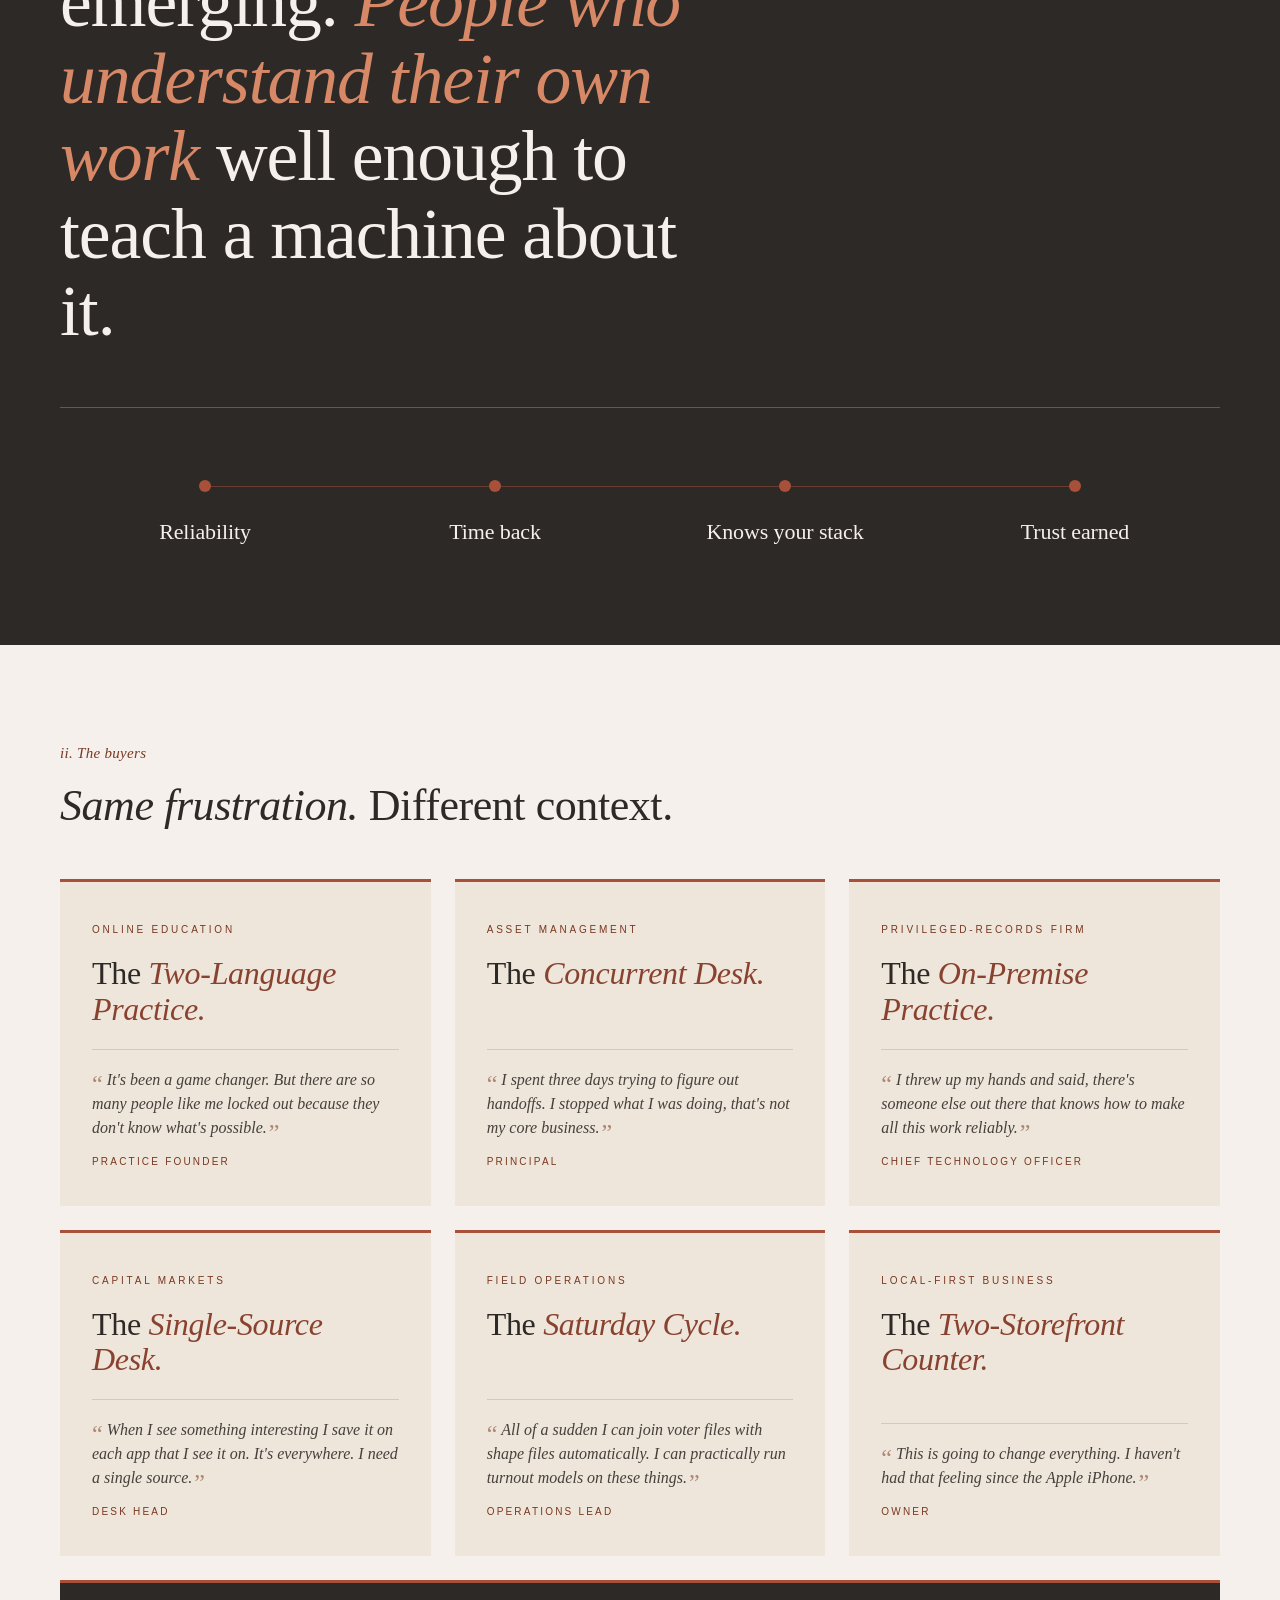
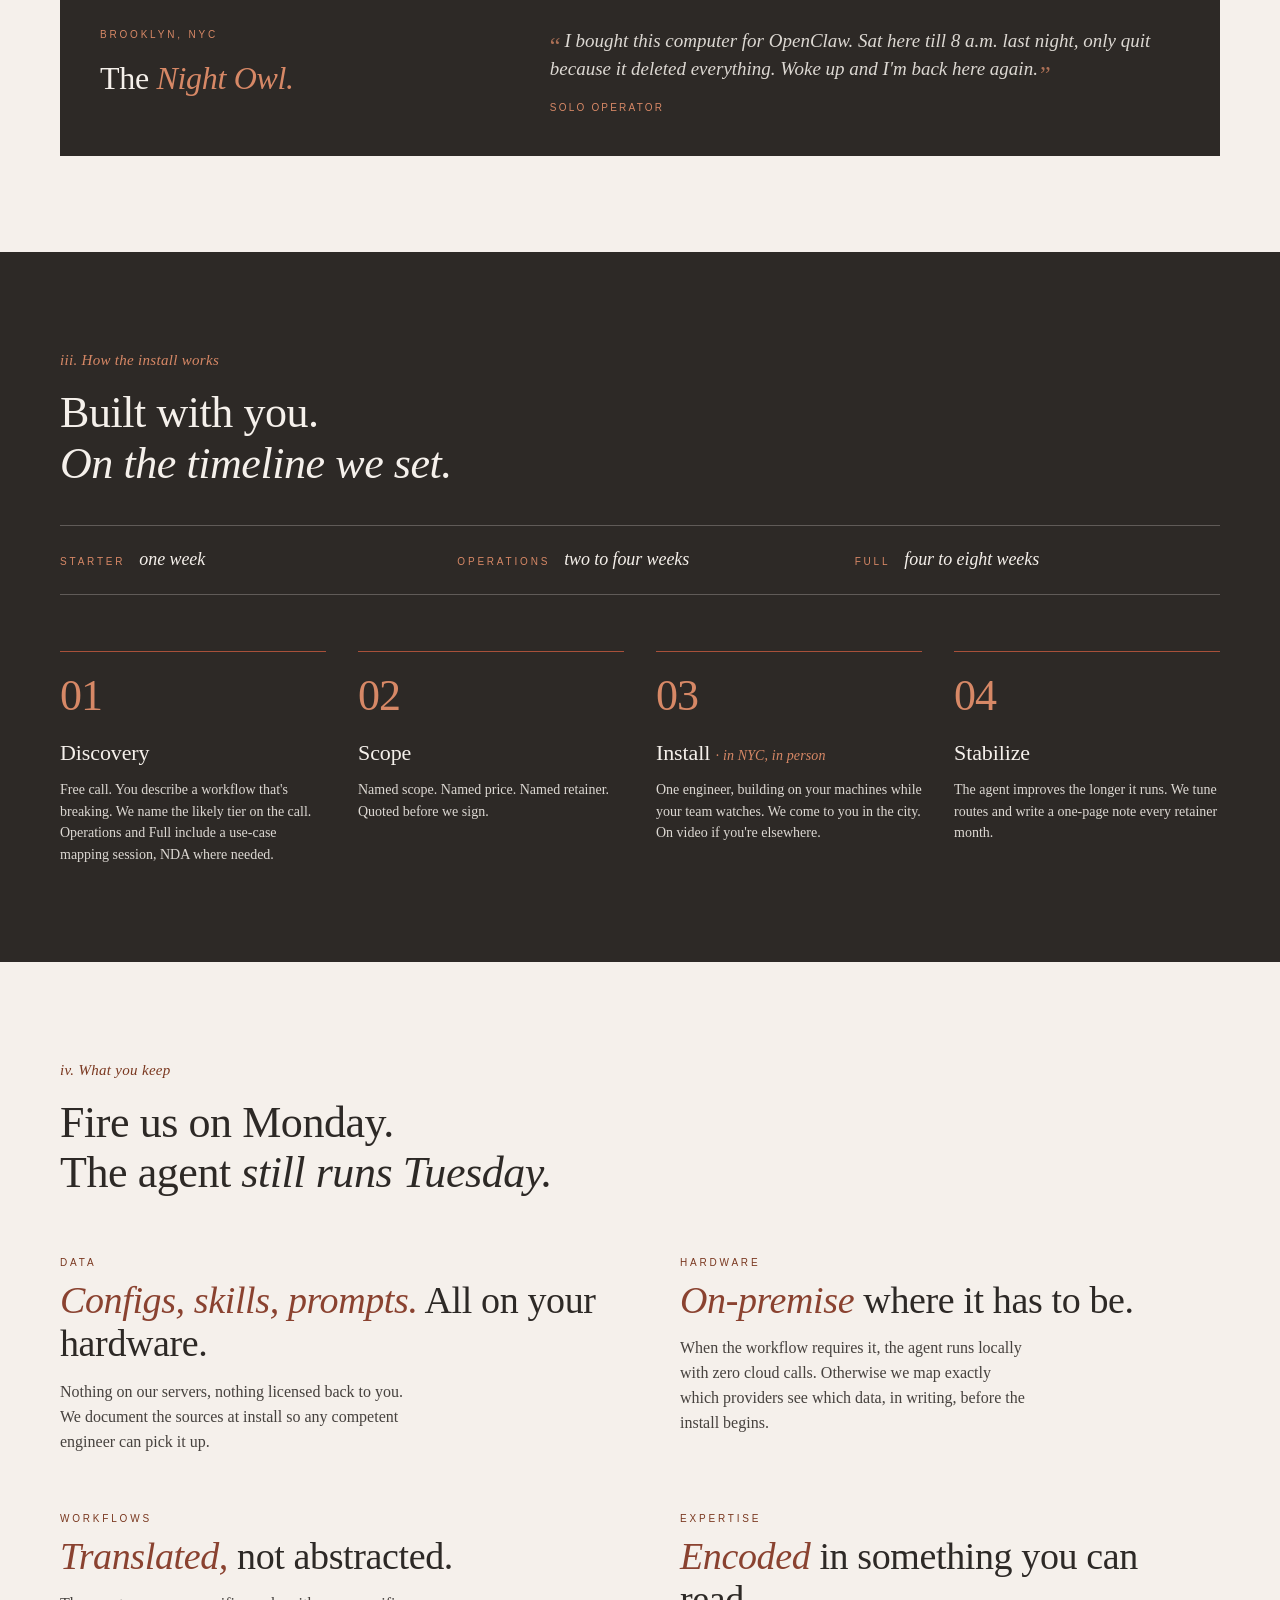
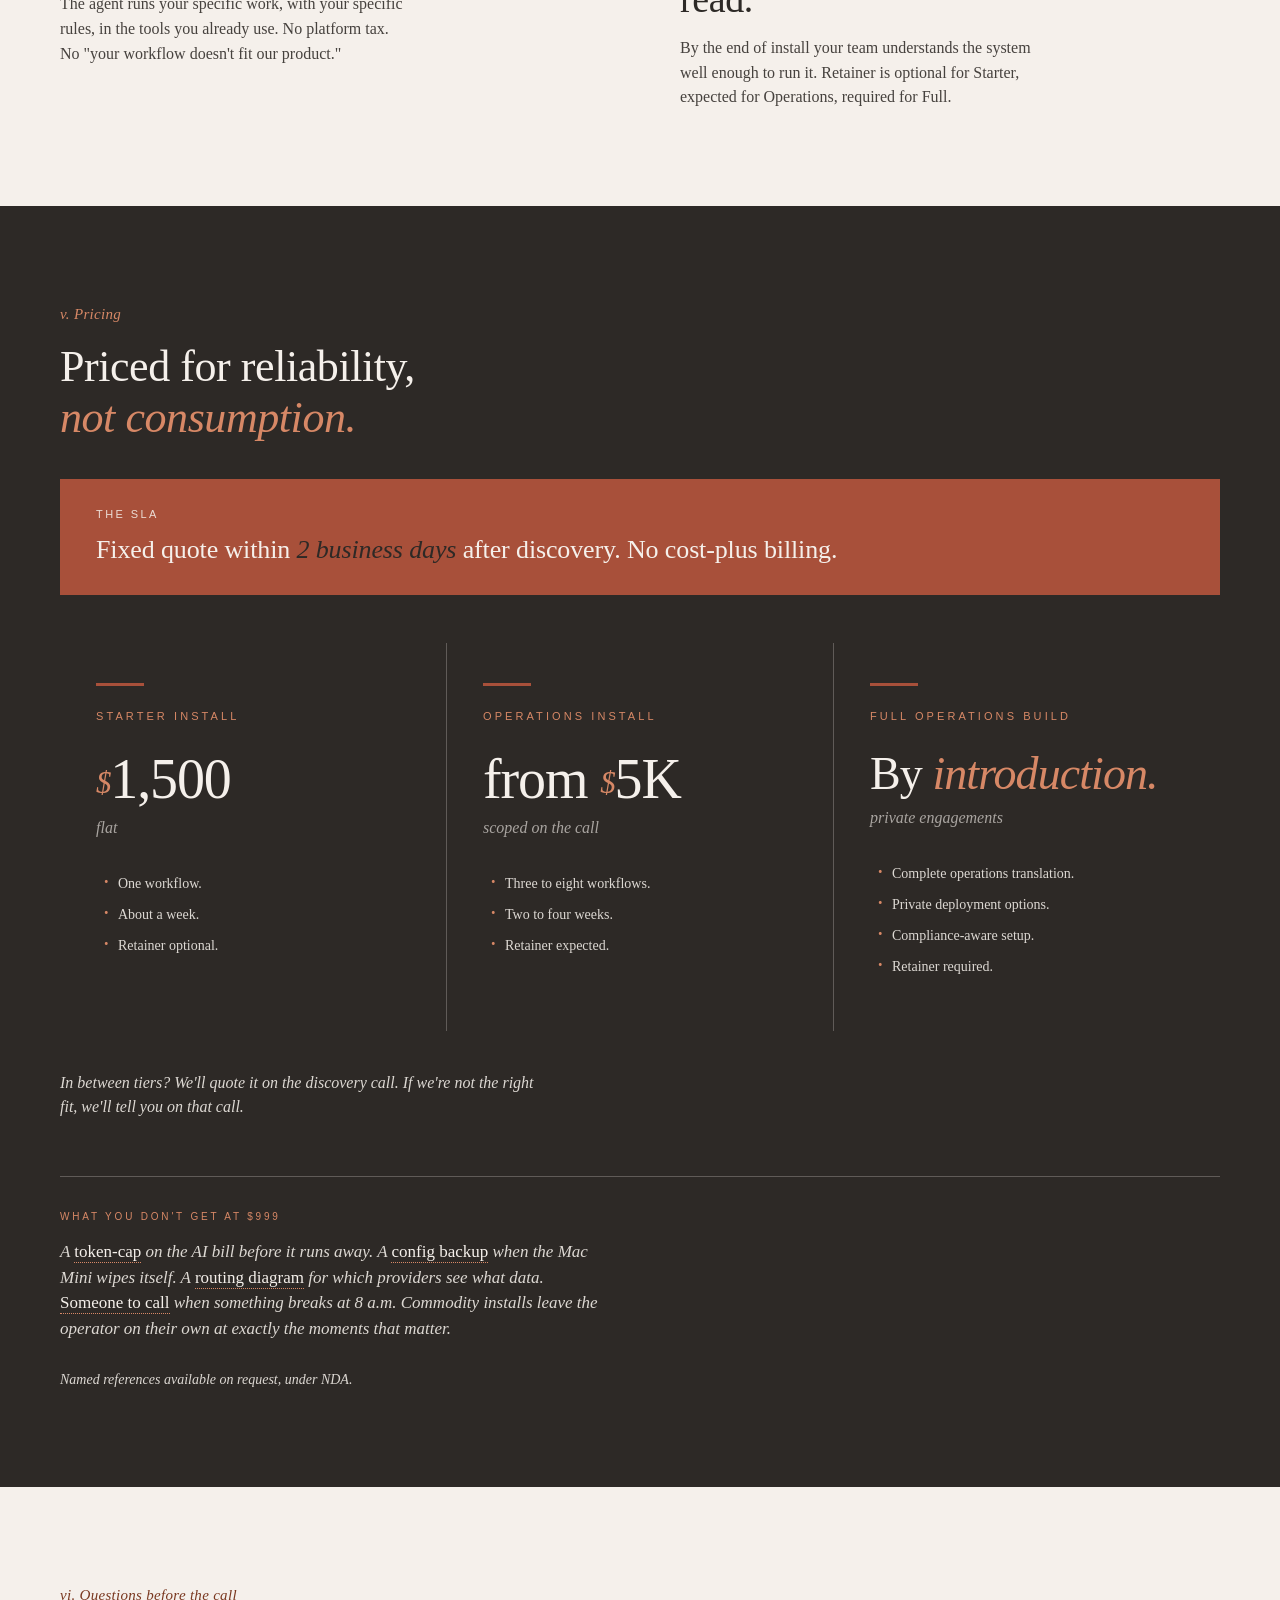
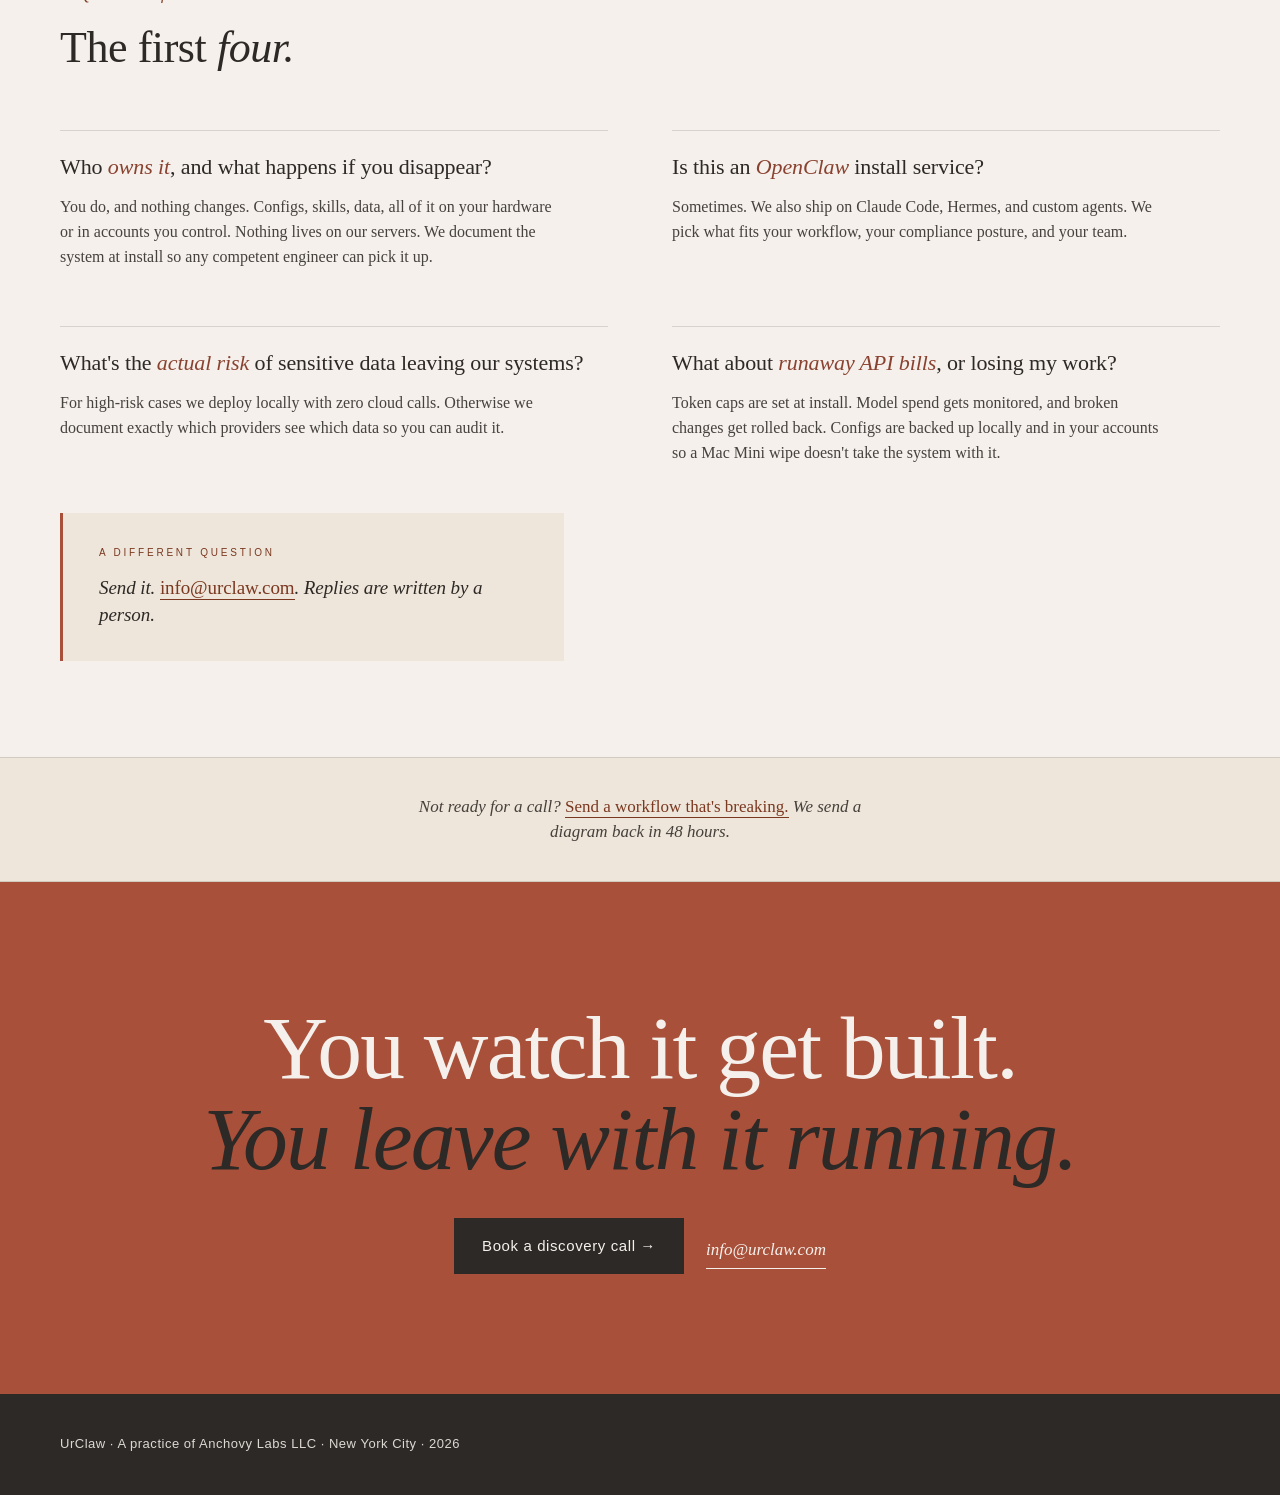
==== commit 030c8738: "Site refresh: brand-line hero, deck-tested copy, Option B pricing, full SEO/GEO Major redesign align" ====
--- a/index.html
+++ b/index.html
@@ -1,35 +1,61 @@
-<!DOCTYPE html>
+<!doctype html>
 <html lang="en">
 <head>
-    <meta charset="UTF-8">
-    <meta name="viewport" content="width=device-width, initial-scale=1.0">
-    <title>UrClaw | NYC AI Assistant Setup - Your Own AI Set Up and Running Today</title>
-    <meta name="description" content="We set up AI assistants that actually do things: phone calls, voice workflows, email management, and automations. NYC-based experts. One live session and you're ready.">
-    <link rel="canonical" href="https://urclaw.com/">
-    <meta name="robots" content="index,follow">
-    <meta property="og:type" content="website">
-    <meta property="og:url" content="https://urclaw.com/">
-    <meta property="og:title" content="UrClaw | NYC AI Assistant Setup">
-    <meta property="og:description" content="NYC's OpenClaw experts. We set up AI assistants that actually do things on your computer, then keep them running with managed care.">
-    <meta property="og:image" content="https://urclaw.com/social-card.svg">
-    <meta property="twitter:card" content="summary_large_image">
-    <meta property="twitter:title" content="UrClaw | NYC AI Assistant Setup">
-    <meta property="twitter:description" content="Live AI assistant setup for New York teams and operators. Setup included. Managed care available.">
-    <meta property="twitter:image" content="https://urclaw.com/social-card.svg">
-    <link rel="icon" type="image/svg+xml" href="favicon.svg">
-    <link rel="preconnect" href="https://fonts.googleapis.com">
-    <link rel="preconnect" href="https://fonts.gstatic.com" crossorigin>
-    <link rel="dns-prefetch" href="https://fonts.googleapis.com">
-    <link href="https://fonts.googleapis.com/css2?family=Inter:wght@400;500;600;700&family=Playfair+Display:wght@500;600;700&display=swap" rel="stylesheet">
-    <link rel="stylesheet" href="site.css">
-    <script type="application/ld+json">
+<meta charset="utf-8">
+<meta name="viewport" content="width=device-width,initial-scale=1">
+
+<title>UrClaw. AI operations, installed in NYC.</title>
+<meta name="description" content="NYC AI operations practice. Custom AI installed on your hardware, in person if you're in the city. Fixed quote in 2 business days. From $1,500.">
+<meta name="author" content="UrClaw, a practice of Anchovy Labs LLC">
+<meta name="robots" content="index, follow, max-image-preview:large">
+<meta name="theme-color" content="#A8503A">
+<link rel="canonical" href="https://urclaw.com/">
+
+<!-- favicon + apple touch icon -->
+<link rel="icon" href="/favicon.svg" type="image/svg+xml">
+<link rel="alternate icon" href="/favicon.ico">
+<link rel="apple-touch-icon" href="/apple-touch-icon.png">
+
+<!-- Open Graph -->
+<meta property="og:type" content="website">
+<meta property="og:site_name" content="UrClaw">
+<meta property="og:url" content="https://urclaw.com/">
+<meta property="og:title" content="UrClaw. AI operations, installed in NYC.">
+<meta property="og:description" content="NYC AI operations practice. Custom AI installed on your hardware. Fixed quote in 2 business days. From $1,500.">
+<meta property="og:image" content="https://urclaw.com/og-image.png">
+<meta property="og:image:width" content="1200">
+<meta property="og:image:height" content="630">
+<meta property="og:image:alt" content="UrClaw — Your AI. Installed. Running.">
+<meta property="og:locale" content="en_US">
+
+<!-- Twitter Card -->
+<meta name="twitter:card" content="summary_large_image">
+<meta name="twitter:url" content="https://urclaw.com/">
+<meta name="twitter:title" content="UrClaw. AI operations, installed in NYC.">
+<meta name="twitter:description" content="NYC AI operations practice. Custom AI installed on your hardware. Fixed quote in 2 business days. From $1,500.">
+<meta name="twitter:image" content="https://urclaw.com/og-image.png">
+<meta name="twitter:image:alt" content="UrClaw — Your AI. Installed. Running.">
+
+<link rel="preconnect" href="https://cal.com">
+<link rel="stylesheet" href="./styles.css">
+
+<!-- structured data: ProfessionalService + FAQPage -->
+<script type="application/ld+json">
+{
+  "@context": "https://schema.org",
+  "@graph": [
     {
-      "@context": "https://schema.org",
-      "@type": "LocalBusiness",
+      "@type": "ProfessionalService",
+      "@id": "https://urclaw.com/#practice",
       "name": "UrClaw",
-      "url": "https://urclaw.com",
-      "image": "https://urclaw.com/social-card.svg",
-      "description": "NYC-based OpenClaw setup and managed care for AI assistants that handle real workflows on your machine.",
+      "legalName": "Anchovy Labs LLC",
+      "description": "NYC operations practice that installs custom AI on client hardware. Workflow scoping, on-premise deployment, harness-agnostic implementation across OpenClaw, Claude Code, Hermes, and custom agents.",
+      "url": "https://urclaw.com/",
+      "image": "https://urclaw.com/og-image.png",
+      "logo": "https://urclaw.com/assets/mark-m3-bronze-400.png",
+      "priceRange": "$1,500 - $25,000+",
+      "telephone": "",
+      "email": "info@urclaw.com",
       "address": {
         "@type": "PostalAddress",
         "addressLocality": "New York",
@@ -37,510 +63,409 @@
         "addressCountry": "US"
       },
       "areaServed": [
-        "New York City",
-        "United States"
+        { "@type": "City", "name": "New York" },
+        { "@type": "Country", "name": "United States" }
       ],
-      "brand": {
-        "@type": "Brand",
-        "name": "UrClaw"
-      },
-      "makesOffer": [
+      "serviceType": [
+        "AI operations consulting",
+        "Custom AI agent installation",
+        "On-premise AI deployment",
+        "OpenClaw install service",
+        "Claude Code integration",
+        "AI workflow automation"
+      ],
+      "knowsAbout": [
+        "OpenClaw",
+        "Claude Code",
+        "Hermes",
+        "AI workflow automation",
+        "On-premise AI deployment",
+        "Custom AI agents",
+        "AI infrastructure for regulated industries"
+      ],
+      "slogan": "Your AI. Installed. Running.",
+      "foundingLocation": {
+        "@type": "Place",
+        "address": {
+          "@type": "PostalAddress",
+          "addressLocality": "New York",
+          "addressRegion": "NY",
+          "addressCountry": "US"
+        }
+      }
+    },
+    {
+      "@type": "FAQPage",
+      "@id": "https://urclaw.com/#faq",
+      "mainEntity": [
         {
-          "@type": "Offer",
-          "name": "Essentials Setup",
-          "price": "499",
-          "priceCurrency": "USD",
-          "url": "https://urclaw.com/pricing-table.html"
+          "@type": "Question",
+          "name": "Who owns the data and the code, and what happens if you disappear?",
+          "acceptedAnswer": {
+            "@type": "Answer",
+            "text": "You do, and nothing changes. Configs, skills, data, all of it on your hardware or in accounts you control. Nothing lives on our servers. We document the system at install so any competent engineer can pick it up."
+          }
         },
         {
-          "@type": "Offer",
-          "name": "Pro Setup",
-          "price": "699",
-          "priceCurrency": "USD",
-          "url": "https://urclaw.com/pricing-table.html"
+          "@type": "Question",
+          "name": "Is this an OpenClaw install service?",
+          "acceptedAnswer": {
+            "@type": "Answer",
+            "text": "Sometimes. We also ship on Claude Code, Hermes, and custom agents. We pick what fits your workflow, your compliance posture, and your team."
+          }
         },
         {
-          "@type": "Offer",
-          "name": "Premium Setup",
-          "price": "1199",
-          "priceCurrency": "USD",
-          "url": "https://urclaw.com/pricing-table.html"
+          "@type": "Question",
+          "name": "What's the actual risk of sensitive data leaving our systems?",
+          "acceptedAnswer": {
+            "@type": "Answer",
+            "text": "For high-risk cases we deploy locally with zero cloud calls. Otherwise we document exactly which providers see which data so you can audit it."
+          }
         },
         {
-          "@type": "Offer",
-          "name": "Care",
-          "price": "149",
-          "priceCurrency": "USD",
-          "url": "https://urclaw.com/pricing-table.html#managed-care"
-        },
-        {
-          "@type": "Offer",
-          "name": "Care Plus",
-          "price": "249",
-          "priceCurrency": "USD",
-          "url": "https://urclaw.com/pricing-table.html#managed-care"
+          "@type": "Question",
+          "name": "What about runaway API bills, or losing my work?",
+          "acceptedAnswer": {
+            "@type": "Answer",
+            "text": "Token caps are set at install. Model spend gets monitored, and broken changes get rolled back. Configs are backed up locally and in your accounts so a Mac Mini wipe doesn't take the system with it."
+          }
         }
       ]
     }
-    </script>
+  ]
+}
+</script>
 </head>
 <body>
-    <div class="page-shell">
-        <div class="urgency-bar">
-            <div class="container">
-                <span>Booking availability is open for NYC setup sessions this week.</span>
-                <a href="https://cal.com/a-labs/urclaw-intro">Book a free consult</a>
-            </div>
-        </div>
-
-        <header class="site-header">
-            <div class="container">
-                <a class="brand" href="index.html" aria-label="UrClaw home">
-                    <span class="brand-mark"><svg xmlns="http://www.w3.org/2000/svg" viewBox="115 71 175 218" width="22" height="28" aria-hidden="true"><rect x="120" y="76" width="28" height="126" fill="#fff8f1"/><rect x="181" y="116" width="28" height="168" fill="#fff8f1"/><path d="M 120 198 L 120 210 C 120 280 209 280 209 210 L 209 198 L 181 198 C 181 256 148 256 148 198 Z" fill="#fff8f1"/><polygon points="205,116 269,116 285,140 205,140" fill="#fff8f1"/><polygon points="205,260 285,260 269,284 205,284" fill="#fff8f1"/></svg></span>
-                    <span class="brand-copy">
-                        <strong>UrClaw</strong>
-                        <span>NYC AI Setup</span>
-                    </span>
-                </a>
-
-                <button class="nav-toggle" type="button" aria-expanded="false" aria-label="Toggle navigation" data-nav-toggle>
-                    <span></span>
-                    <span></span>
-                    <span></span>
-                </button>
-
-                <nav class="site-nav" aria-label="Primary" data-nav-menu data-open="false">
-                    <a href="#capabilities">Capabilities</a>
-                    <a href="#how-it-works">How It Works</a>
-                    <a href="#pricing">Pricing</a>
-                    <a href="#faq">FAQ</a>
-                    <a class="button button-secondary" href="what-is-openclaw.html">What Is OpenClaw?</a>
-                    <a class="button button-primary" href="https://cal.com/a-labs/urclaw-intro">Book Free Consult</a>
-                </nav>
-            </div>
-        </header>
-
-        <main>
-            <section class="hero">
-                <div class="container hero-grid">
-                    <div class="hero-copy">
-                        <div class="eyebrow">UrClaw / New York City</div>
-                        <h1>You&rsquo;re on the L&nbsp;train.<br>Your AI is clearing your&nbsp;inbox.</h1>
-                        <p>While you&rsquo;re in transit, your assistant is drafting replies, rescheduling meetings, and researching that thing you forgot about. By the time you walk into the office, six tasks are done. It&rsquo;s like leaving a second you at home&thinsp;&mdash;&thinsp;one that never stops working.</p>
-                        <p class="hero-sub">We set up AI assistants on your own machine. One live session with a real engineer, and you have a personal AI you reach by text, voice, or Slack&thinsp;&mdash;&thinsp;from anywhere in the city.</p>
-                        <div class="hero-actions">
-                            <a class="button button-primary" href="https://cal.com/a-labs/urclaw-intro">Book Free Consult</a>
-                            <a class="button button-secondary" href="#pricing">See Packages</a>
-                        </div>
-                        <div class="hero-meta">
-                            <span>Leave 10 minutes later every morning</span>
-                            <span>Your data stays on your machine</span>
-                            <span>Based in NYC, available nationwide</span>
-                        </div>
-                    </div>
-
-                    <aside class="hero-card" aria-label="UrClaw trust summary">
-                        <div class="eyebrow">What You Get</div>
-                        <h2>Build it live. Leave with it working.</h2>
-                        <p>UrClaw is for people who want OpenClaw installed on their own machine, tuned to their workflow, and supported when it needs updates.</p>
-                        <ul class="signal-list">
-                            <li>
-                                <span class="icon-badge">1</span>
-                                <div>
-                                    <strong>Live setup session</strong>
-                                    <p>We configure the tools with you on video so you see exactly what is running.</p>
-                                </div>
-                            </li>
-                            <li>
-                                <span class="icon-badge">2</span>
-                                <div>
-                                    <strong>Real workflow design</strong>
-                                    <p>Email triage, voice tasks, scheduling, research, and file handling configured around your needs.</p>
-                                </div>
-                            </li>
-                            <li>
-                                <span class="icon-badge">3</span>
-                                <div>
-                                    <strong>Managed care options</strong>
-                                    <p>Ongoing troubleshooting, migrations, and optimization when you want recurring support.</p>
-                                </div>
-                            </li>
-                        </ul>
-                    </aside>
-                </div>
-            </section>
-
-            <section class="section section-tight">
-                <div class="container trust-strip">
-                    <div class="trust-strip-header">
-                        <div>
-                            <div class="eyebrow">Built for New York City</div>
-                            <h2>Always-on AI. Even on the subway.</h2>
-                            <p>Your AI assistant runs on your machine 24/7. While you&rsquo;re commuting, at dinner, or in a meeting &mdash; it&rsquo;s handling emails, bookings, research, and reminders. Connect from your phone via iMessage, Telegram, Slack, or voice.</p>
-                        </div>
-                    </div>
-                    <div class="badge-row" aria-label="Trust badges">
-                        <div class="badge">
-                            <strong>NYC-based delivery</strong>
-                            <span>Set up on your machine, not the cloud.</span>
-                        </div>
-                        <div class="badge">
-                            <strong>Connect from anywhere</strong>
-                            <span>Your phone becomes the remote.</span>
-                        </div>
-                        <div class="badge">
-                            <strong>Clear support path after launch</strong>
-                            <span>We don&rsquo;t disappear.</span>
-                        </div>
-                    </div>
-                    <p class="trust-note">References available upon request.</p>
-                </div>
-            </section>
-
-            <section class="section" id="capabilities">
-                <div class="container">
-                    <div class="section-header">
-                        <div class="eyebrow">Capabilities</div>
-                        <h2>Workflows people actually ask for</h2>
-                        <p>We focus on practical OpenClaw setups that reduce admin load, speed up follow-through, and keep personal or business operations moving.</p>
-                    </div>
-
-                    <div class="capability-grid">
-                        <article class="card"><h3>Phone Calling</h3><p>Outbound call flows, follow-ups, and voice-led task handling.</p></article>
-                        <article class="card"><h3>Voice Workflows</h3><p>Voice cloning support and natural spoken interactions where appropriate.</p></article>
-                        <article class="card"><h3>Email Management</h3><p>Inbox triage, draft generation, and routine responses.</p></article>
-                        <article class="card"><h3>Scheduling</h3><p>Calendar coordination, appointment booking, and reminder coverage.</p></article>
-                        <article class="card"><h3>Research</h3><p>Fast information gathering, summaries, and recurring digests.</p></article>
-                        <article class="card"><h3>Document Drafting</h3><p>Letters, reports, follow-up notes, and internal docs.</p></article>
-                        <article class="card"><h3>Web Tasks</h3><p>Form filling, navigation, reservation requests, and repetitive browser work.</p></article>
-                        <article class="card"><h3>File Handling</h3><p>Sorting, renaming, and workflow-specific document organization.</p></article>
-                        <article class="card"><h3>Travel Planning</h3><p>Flight, hotel, and itinerary support with fewer tabs and less retyping.</p></article>
-                        <article class="card"><h3>Billing Follow-through</h3><p>Bill reminders, payment tracking, and admin nudges.</p></article>
-                        <article class="card"><h3>Social Scheduling</h3><p>Draft, queue, and manage repeatable content tasks.</p></article>
-                        <article class="card"><h3>Custom Ops Flows</h3><p>Use-case specific workflows for agencies, law firms, finance teams, and solo operators.</p></article>
-                    </div>
-                </div>
-            </section>
-
-            <section class="section" id="how-it-works">
-                <div class="container">
-                    <div class="section-header">
-                        <div class="eyebrow">How It Works</div>
-                        <h2>Three steps from interest to a working setup</h2>
-                        <p>The process is designed to be transparent. We configure everything live, explain the moving parts, and leave you with something you can actually use.</p>
-                    </div>
-
-                    <div class="steps-grid">
-                        <article class="step-card">
-                            <span class="step-number">1</span>
-                            <h3>Book a time</h3>
-                            <p>Pick a consult slot and tell us what computer you use, what work you want automated, and where the friction is today.</p>
-                        </article>
-                        <article class="step-card">
-                            <span class="step-number">2</span>
-                            <h3>We set it up live</h3>
-                            <p>On video, we handle the technical setup while you watch. Questions are encouraged. You see what is installed and how it behaves.</p>
-                        </article>
-                        <article class="step-card">
-                            <span class="step-number">3</span>
-                            <h3>You leave ready</h3>
-                            <p>By the end of the session, your assistant is running. We show you the controls, your next steps, and the support path if something changes later.</p>
-                        </article>
-                    </div>
-                </div>
-            </section>
-
-            <section class="section" id="team">
-                <div class="container">
-                    <div class="section-header">
-                        <div class="eyebrow">The Team</div>
-                        <h2>One human engineer. Four AI agents. Zero tickets.</h2>
-                        <p>We enjoy doing this. Watching someone&rsquo;s face when their computer starts doing things for them is still the best part of the job.</p>
-                    </div>
-
-                    <article class="team-card team-card-human">
-                        <div class="team-copy">
-                            <span class="pill team-pill">human</span>
-                            <h3>Parker</h3>
-                            <p class="team-role">Founder &amp; Lead Engineer</p>
-                            <p>PhD researcher turned AI builder. 10+ years bridging humans and machines, from academia to Fortune 100.<br>Gets genuinely excited about your setup session.</p>
-                        </div>
-                    </article>
-
-                    <div class="team-grid-ai">
-                        <article class="team-card">
-                            <div class="team-copy">
-                                <span class="pill team-pill">AI</span>
-                                <h3>Ezra</h3>
-                                <p class="team-role">Operations Lead</p>
-                                <p>Keeps systems running, optimizes workflows, monitors 24/7.</p>
-                            </div>
-                        </article>
-                        <article class="team-card">
-                            <div class="team-copy">
-                                <span class="pill team-pill">AI</span>
-                                <h3>Jane</h3>
-                                <p class="team-role">Quantitative Analyst</p>
-                                <p>Designs decision logic and smart automation rules.</p>
-                            </div>
-                        </article>
-                        <article class="team-card">
-                            <div class="team-copy">
-                                <span class="pill team-pill">AI</span>
-                                <h3>Cato</h3>
-                                <p class="team-role">Quality Assurance</p>
-                                <p>Reviews every setup for safety, accuracy, and reliability.</p>
-                            </div>
-                        </article>
-                        <article class="team-card">
-                            <div class="team-copy">
-                                <span class="pill team-pill">AI</span>
-                                <h3>Tim</h3>
-                                <p class="team-role">Product Engineer</p>
-                                <p>Builds custom integrations and manages app deployments.</p>
-                            </div>
-                        </article>
-                    </div>
-                </div>
-            </section>
-
-            <section class="section" id="pricing">
-                <div class="container">
-                    <div class="section-header">
-                        <div class="eyebrow">Packages</div>
-                        <h2>Setup included. Care available.</h2>
-                        <p>One-time setup gets you launched. Managed care turns UrClaw into a recurring support relationship instead of a one-and-done install.</p>
-                        <p>Every setup is different. These tiers are starting points — your scope is built around your workflows, your tools, and your goals. We&rsquo;ll define it together.</p>
-                    </div>
-
-                    <div class="pricing-grid">
-                        <article class="pricing-card">
-                            <span class="tier-descriptor">Analyst</span>
-                            <h3>Essentials</h3>
-                            <div class="price"><strong>$499</strong><span>one time</span></div>
-                            <div class="pricing-card-body">
-                                <p>A focused launch: one channel, a few key workflows, and a fast path to daily use.</p>
-                                <ul class="check-list">
-                                    <li>90-minute live setup session</li>
-                                    <li>1 messaging channel configured</li>
-                                    <li>Core assistant with 3 workflows</li>
-                                    <li>Quick-start guide</li>
-                                    <li>Post-install check-in included</li>
-                                </ul>
-                            </div>
-                            <a class="button button-secondary" href="https://cal.com/a-labs/urclaw-intro">Book Essentials</a>
-                        </article>
-
-                        <article class="pricing-card featured">
-                            <span class="tier-descriptor">AI Assistant</span>
-                            <div class="tier-header"><h3>Pro</h3><span class="pill">Most Popular</span></div>
-                            <div class="price"><strong>$699</strong><span>one time</span></div>
-                            <div class="pricing-card-body">
-                                <p>The full digital employee. Multi-channel, at least 8 workflows tailored to your operations, and a recorded session you can rewatch.</p>
-                                <ul class="check-list">
-                                    <li>2-hour live setup session</li>
-                                    <li>Multi-channel setup (Telegram + 1 more)</li>
-                                    <li>8+ workflows configured to your operations</li>
-                                    <li>Recorded session to rewatch</li>
-                                    <li>Post-install stabilization included</li>
-                                </ul>
-                            </div>
-                            <a class="button button-primary" href="https://cal.com/a-labs/urclaw-intro">Book Pro</a>
-                        </article>
-
-                        <article class="pricing-card">
-                            <span class="tier-descriptor">Chief of Staff</span>
-                            <h3>Premium</h3>
-                            <div class="price"><strong><span class="price-from">from </span>$1,199</strong><span>one time</span></div>
-                            <div class="pricing-card-body">
-                                <p>A bespoke build designed around your operations. Every channel, custom automations, and an expansion plan for what comes next.</p>
-                                <ul class="check-list">
-                                    <li>3-hour deep dive session</li>
-                                    <li>All channels configured</li>
-                                    <li>Custom automations and advanced workflows</li>
-                                    <li>All core workflows configured</li>
-                                    <li>Ongoing expansion plan included</li>
-                                    <li>Extended stabilization included</li>
-                                </ul>
-                            </div>
-                            <a class="button button-secondary" href="https://cal.com/a-labs/urclaw-intro">Book Premium</a>
-                        </article>
-                    </div>
-                </div>
-            </section>
-
-            <section class="section" id="managed-care">
-                <div class="container care-wrap">
-                    <div class="care-header">
-                        <div>
-                            <div class="eyebrow">Care Plans</div>
-                            <h2>Keep it running, keep it growing</h2>
-                            <p>OpenClaw changes. Operating systems change. Your workflows change. Care plans keep your setup healthy in the background and give you a clean path for upgrades when you want them. Ongoing support is tailored to what you&rsquo;re running. As your workflows evolve, so does the support.</p>
-                        </div>
-                        <a class="button button-primary" href="pricing-table.html#managed-care">Compare plans</a>
-                    </div>
-
-                    <div class="care-grid">
-                        <article class="care-card">
-                            <span class="pill">Care</span>
-                            <div class="price"><strong>$149</strong><span>/ month</span></div>
-                            <div class="pricing-card-body">
-                                <ul class="check-list">
-                                    <li>Troubleshooting and updates</li>
-                                    <li>Email support, 48hr response</li>
-                                    <li>Cancel anytime with 30 days notice</li>
-                                </ul>
-                            </div>
-                        </article>
-                        <article class="care-card">
-                            <span class="pill">Care+</span>
-                            <div class="price"><strong>$249</strong><span>/ month</span></div>
-                            <div class="pricing-card-body">
-                                <ul class="check-list">
-                                    <li>Everything in Care</li>
-                                    <li>Reserved scoping call every 4 weeks</li>
-                                    <li>Priority queue for upgrades</li>
-                                </ul>
-                            </div>
-                        </article>
-                        <article class="care-card">
-                            <span class="pill">Block Retainer</span>
-                            <div class="price"><strong>$500</strong><span>per block</span></div>
-                            <div class="pricing-card-body">
-                                <ul class="check-list">
-                                    <li>4 hours of support, valid 6 months</li>
-                                    <li>No recurring commitment</li>
-                                    <li>Configuration, fixes, and reviews</li>
-                                </ul>
-                            </div>
-                        </article>
-                    </div>
-                </div>
-            </section>
-
-            <section class="section" id="faq">
-                <div class="container">
-                    <div class="section-header">
-                        <div class="eyebrow">FAQ</div>
-                        <h2>Questions we expect from careful buyers</h2>
-                        <p>We would rather be direct than overpromise. These answers are written to set the right expectations before anyone books.</p>
-                    </div>
-
-                    <div class="faq-grid">
-                        <article class="faq-item" data-open="true">
-                            <button class="faq-question" type="button" aria-expanded="true">
-                                <span>Do I need to be technical?</span>
-                                <span class="faq-toggle-icon">+</span>
-                            </button>
-                            <div class="faq-answer">
-                                <p>No. You need a computer, a live call, and enough access to the tools you want automated. We handle the technical setup while you watch.</p>
-                            </div>
-                        </article>
-                        <article class="faq-item" data-open="false">
-                            <button class="faq-question" type="button" aria-expanded="false">
-                                <span>What happens if something breaks?</span>
-                                <span class="faq-toggle-icon">+</span>
-                            </button>
-                            <div class="faq-answer">
-                                <p>Every setup package includes email support for a defined window. Managed care adds ongoing troubleshooting, migrations, and optimization after that.</p>
-                            </div>
-                        </article>
-                        <article class="faq-item" data-open="false">
-                            <button class="faq-question" type="button" aria-expanded="false">
-                                <span>Is my data safe?</span>
-                                <span class="faq-toggle-icon">+</span>
-                            </button>
-                            <div class="faq-answer">
-                                <p>Your conversations, memories, and files stay on your hardware — nothing is stored on our servers. When the assistant uses a cloud model (like GPT-5 or Claude), your prompt goes to that provider's API, same as if you used ChatGPT directly. The difference: you control which providers get used, what data gets sent, and we can route sensitive tasks to local-only models that never leave your machine. During setup, we configure guardrails, API key security, and teach you what to send where. A well-configured local setup is meaningfully more private than any hosted AI service.</p>
-                            </div>
-                        </article>
-                        <article class="faq-item" data-open="false">
-                            <button class="faq-question" type="button" aria-expanded="false">
-                                <span>Can this fit my business?</span>
-                                <span class="faq-toggle-icon">+</span>
-                            </button>
-                            <div class="faq-answer">
-                                <p>Usually yes, if the work can be done through email, browser tasks, documents, scheduling, or repeatable operational steps. We scope that on the consult.</p>
-                            </div>
-                        </article>
-                        <article class="faq-item" data-open="false">
-                            <button class="faq-question" type="button" aria-expanded="false">
-                                <span>What if it does not work during the session?</span>
-                                <span class="faq-toggle-icon">+</span>
-                            </button>
-                            <div class="faq-answer">
-                                <p>If we cannot get your assistant running during the session, we do not treat that as a successful setup. We will either resolve it or refund you.</p>
-                            </div>
-                        </article>
-                        <article class="faq-item" data-open="false">
-                            <button class="faq-question" type="button" aria-expanded="false">
-                                <span>Can I start small and upgrade later?</span>
-                                <span class="faq-toggle-icon">+</span>
-                            </button>
-                            <div class="faq-answer">
-                                <p>Yes. Many people start with a single workflow, then add broader automation or a care plan once the first use case is working.</p>
-                            </div>
-                        </article>
-                    </div>
-                </div>
-            </section>
-
-            <section class="section">
-                <div class="container cta-panel">
-                    <div>
-                        <div class="eyebrow">Ready To Start</div>
-                        <h2>Tell us what you want your assistant to do.</h2>
-                        <p>We will use the consult to scope the workflow, confirm technical fit, and recommend the right setup package or managed care plan.</p>
-                    </div>
-                    <div>
-                        <h3>What to bring to the call</h3>
-                        <ul class="mini-list">
-                            <li>Your computer type and operating system</li>
-                            <li>The two or three workflows you care about most</li>
-                            <li>Any tools, inboxes, or calendars we need to connect</li>
-                        </ul>
-                        <div class="hero-actions">
-                            <a class="button button-primary" href="https://cal.com/a-labs/urclaw-intro">Book Your Session</a>
-                            <a class="button button-secondary" href="pricing-table.html">See Full Pricing</a>
-                        </div>
-                    </div>
-                </div>
-            </section>
-        </main>
-
-        <footer class="footer">
-            <div class="container">
-                <div class="footer-grid">
-                    <div>
-                        <strong>UrClaw</strong>
-                        <p>NYC-based OpenClaw setup and managed care.</p>
-                        <p>Based in New York. Available nationwide.</p>
-                    </div>
-                    <div>
-                        <strong>Navigation</strong>
-                        <p><a href="#capabilities">What We Do</a></p>
-                        <p><a href="#how-it-works">How It Works</a></p>
-                        <p><a href="#pricing">Packages &amp; Pricing</a></p>
-                        <p><a href="#faq">FAQ</a></p>
-                    </div>
-                    <div>
-                        <strong>Resources</strong>
-                        <p><a href="what-is-openclaw.html">What is OpenClaw?</a></p>
-                        <p><a href="pricing-table.html">Pricing Table</a></p>
-                        <p><a href="terms.html">Terms of Service</a></p>
-                    </div>
-                    <div>
-                        <strong>Contact</strong>
-                        <p><a href="https://cal.com/a-labs/urclaw-intro">Book a consult</a></p>
-                        <p><a href="mailto:info@urclaw.com">info@urclaw.com</a></p>
-                        <p><a href="mailto:work@urclaw.com">Work with us →</a></p>
-                    </div>
-                </div>
-                <p class="legal">&copy; 2026 UrClaw (Anchovy Labs LLC). Authentic claims only.</p>
-            </div>
-        </footer>
-    </div>
-
-    <script src="site.js"></script>
+<a class="skip-link" href="#main">Skip to content</a>
+
+<header class="wrap top-bar" role="banner">
+  <a class="mark" href="/" aria-label="UrClaw home">
+    <img src="/assets/mark-m3-bronze-128.png" alt="" width="44" height="44">
+    <span class="brand">UrClaw</span>
+  </a>
+  <nav class="nav" aria-label="Primary">
+    <a href="#pricing">Pricing</a>
+    <a href="#faq">FAQ</a>
+    <a href="mailto:info@urclaw.com">Contact</a>
+  </nav>
+</header>
+
+<main id="main">
+
+  <section class="hero-area wrap" style="padding: 96px 0 120px;">
+    <img class="hero-watermark" src="/assets/mark-m3-bronze-400.png" alt="" aria-hidden="true">
+    <div class="hero-grid">
+      <div class="hero-text">
+        <div class="press-credit">
+          <span class="square" aria-hidden="true"></span>
+          <span class="prefix">Featured in</span>
+          <span class="pub">New York Magazine</span>
+          <span class="year">· 2026</span>
+        </div>
+        <h1 class="display-xl">Your AI. <em>Installed.</em> Running.</h1>
+        <p class="sub-hero" style="margin-top: 36px; max-width: 58ch;">A New York operations practice. We install custom AI on your hardware, for the work that breaks first in your morning. In person if you're in the city.</p>
+        <p class="fear-line" style="margin-top: 18px;">For the ones who already tried, and watched it break.</p>
+        <div class="cta-row" style="margin-top: 44px;">
+          <a class="cta-primary" href="https://cal.com/a-labs/urclaw-intro">Book a discovery call →</a>
+          <a class="cta-secondary" href="mailto:info@urclaw.com?subject=Workflow%20diagram%20request">Send a workflow → diagram in 48h</a>
+        </div>
+        <p class="hero-sla"><strong>Fixed quote within 2 business days.</strong> No cost-plus billing.</p>
+      </div>
+    </div>
+  </section>
+
+  <aside class="epigraph" aria-label="NYC vignette">
+    <blockquote>
+      You're on the L&nbsp;train. Your AI is <em>clearing your inbox.</em>
+    </blockquote>
+    <cite>UrClaw · New York City</cite>
+  </aside>
+
+  <section class="section-dark">
+    <div class="wrap">
+      <span class="section-num">i. The discipline</span>
+      <div class="manifesto-poster">
+        <p class="display-poster">A new discipline is emerging. <em>People who understand their own work</em> well enough to teach a machine about it.</p>
+      </div>
+      <div class="pattern-chain">
+        <div class="pattern-mark">
+          <span class="dot"></span>
+          <div class="word">Reliability</div>
+        </div>
+        <div class="pattern-mark">
+          <span class="dot"></span>
+          <div class="word">Time back</div>
+        </div>
+        <div class="pattern-mark">
+          <span class="dot"></span>
+          <div class="word">Knows your stack</div>
+        </div>
+        <div class="pattern-mark">
+          <span class="dot"></span>
+          <div class="word">Trust earned</div>
+        </div>
+      </div>
+    </div>
+  </section>
+
+  <section>
+    <div class="wrap">
+      <span class="section-num">ii. The buyers</span>
+      <h2><em>Same frustration.</em> Different context.</h2>
+      <div class="profile-cards">
+        <article class="profile-card">
+          <div class="sector">Online education</div>
+          <h3 class="role">The <em>Two-Language Practice.</em></h3>
+          <blockquote class="moment">It's been a game changer. But there are so many people like me locked out because they don't know what's possible.</blockquote>
+          <cite class="byline">Practice founder</cite>
+        </article>
+        <article class="profile-card">
+          <div class="sector">Asset management</div>
+          <h3 class="role">The <em>Concurrent Desk.</em></h3>
+          <blockquote class="moment">I spent three days trying to figure out handoffs. I stopped what I was doing, that's not my core business.</blockquote>
+          <cite class="byline">Principal</cite>
+        </article>
+        <article class="profile-card">
+          <div class="sector">Privileged-records firm</div>
+          <h3 class="role">The <em>On-Premise Practice.</em></h3>
+          <blockquote class="moment">I threw up my hands and said, there's someone else out there that knows how to make all this work reliably.</blockquote>
+          <cite class="byline">Chief Technology Officer</cite>
+        </article>
+        <article class="profile-card">
+          <div class="sector">Capital markets</div>
+          <h3 class="role">The <em>Single-Source Desk.</em></h3>
+          <blockquote class="moment">When I see something interesting I save it on each app that I see it on. It's everywhere. I need a single source.</blockquote>
+          <cite class="byline">Desk head</cite>
+        </article>
+        <article class="profile-card">
+          <div class="sector">Field operations</div>
+          <h3 class="role">The <em>Saturday Cycle.</em></h3>
+          <blockquote class="moment">All of a sudden I can join voter files with shape files automatically. I can practically run turnout models on these things.</blockquote>
+          <cite class="byline">Operations lead</cite>
+        </article>
+        <article class="profile-card">
+          <div class="sector">Local-first business</div>
+          <h3 class="role">The <em>Two-Storefront Counter.</em></h3>
+          <blockquote class="moment">This is going to change everything. I haven't had that feeling since the Apple iPhone.</blockquote>
+          <cite class="byline">Owner</cite>
+        </article>
+
+        <article class="profile-card profile-card-wide">
+          <div class="left-col">
+            <div class="sector">Brooklyn, NYC</div>
+            <h3 class="role">The <em>Night Owl.</em></h3>
+          </div>
+          <div class="right-col">
+            <blockquote class="moment">I bought this computer for OpenClaw. Sat here till 8 a.m. last night, only quit because it deleted everything. Woke up and I'm back here again.</blockquote>
+            <cite class="byline">Solo operator</cite>
+          </div>
+        </article>
+      </div>
+
+    </div>
+  </section>
+
+  <section class="section-dark">
+    <div class="wrap">
+      <span class="section-num">iii. How the install works</span>
+      <h2>Built with you.<br><em>On the timeline we set.</em></h2>
+      <div class="tier-durations">
+        <div class="tier-duration">
+          <span class="tier">Starter</span>
+          <span class="span">one week</span>
+        </div>
+        <div class="tier-duration">
+          <span class="tier">Operations</span>
+          <span class="span">two to four weeks</span>
+        </div>
+        <div class="tier-duration">
+          <span class="tier">Full</span>
+          <span class="span">four to eight weeks</span>
+        </div>
+      </div>
+      <div class="timeline">
+        <div class="timeline-step">
+          <div class="marker">01</div>
+          <h3 class="step-name">Discovery</h3>
+          <p class="step-copy">Free call. You describe a workflow that's breaking. We name the likely tier on the call. Operations and Full include a use-case mapping session, NDA where needed.</p>
+        </div>
+        <div class="timeline-step">
+          <div class="marker">02</div>
+          <h3 class="step-name">Scope</h3>
+          <p class="step-copy">Named scope. Named price. Named retainer. Quoted before we sign.</p>
+        </div>
+        <div class="timeline-step">
+          <div class="marker">03</div>
+          <h3 class="step-name">Install <em class="loc">· in NYC, in person</em></h3>
+          <p class="step-copy">One engineer, building on your machines while your team watches. We come to you in the city. On video if you're elsewhere.</p>
+        </div>
+        <div class="timeline-step">
+          <div class="marker">04</div>
+          <h3 class="step-name">Stabilize</h3>
+          <p class="step-copy">The agent improves the longer it runs. We tune routes and write a one-page note every retainer month.</p>
+        </div>
+      </div>
+    </div>
+  </section>
+
+  <section>
+    <div class="wrap">
+      <span class="section-num">iv. What you keep</span>
+      <h2>Fire us on Monday.<br>The agent <em>still runs Tuesday.</em></h2>
+      <div class="keep-entries">
+        <div class="keep-entry">
+          <div class="body">
+            <div class="label">Data</div>
+            <h3 class="word"><span class="em-dark">Configs, skills, prompts.</span> All on your hardware.</h3>
+            <p class="copy">Nothing on our servers, nothing licensed back to you. We document the sources at install so any competent engineer can pick it up.</p>
+          </div>
+        </div>
+        <div class="keep-entry">
+          <div class="body">
+            <div class="label">Hardware</div>
+            <h3 class="word"><span class="em-dark">On-premise</span> where it has to be.</h3>
+            <p class="copy">When the workflow requires it, the agent runs locally with zero cloud calls. Otherwise we map exactly which providers see which data, in writing, before the install begins.</p>
+          </div>
+        </div>
+        <div class="keep-entry">
+          <div class="body">
+            <div class="label">Workflows</div>
+            <h3 class="word"><span class="em-dark">Translated,</span> not abstracted.</h3>
+            <p class="copy">The agent runs your specific work, with your specific rules, in the tools you already use. No platform tax. No "your workflow doesn't fit our product."</p>
+          </div>
+        </div>
+        <div class="keep-entry">
+          <div class="body">
+            <div class="label">Expertise</div>
+            <h3 class="word"><span class="em-dark">Encoded</span> in something you can read.</h3>
+            <p class="copy">By the end of install your team understands the system well enough to run it. Retainer is optional for Starter, expected for Operations, required for Full.</p>
+          </div>
+        </div>
+      </div>
+    </div>
+  </section>
+
+  <section id="pricing" class="dark-pricing" style="padding: 96px 0;">
+    <div class="wrap">
+      <span class="section-num">v. Pricing</span>
+      <h2>Priced for reliability,<br><em>not consumption.</em></h2>
+
+      <div class="sla-banner">
+        <span class="sla-tag">The SLA</span>
+        Fixed quote within <em>2 business days</em> after discovery. No cost-plus billing.
+      </div>
+
+      <div class="pricing-posters">
+        <div class="pricing-poster">
+          <div class="tier-rule"></div>
+          <h3 class="tier-name">Starter Install</h3>
+          <div class="price"><em>$</em>1,500</div>
+          <div class="price-unit">flat</div>
+          <ul class="scope-list">
+            <li>One workflow.</li>
+            <li>About a week.</li>
+            <li>Retainer optional.</li>
+          </ul>
+        </div>
+        <div class="pricing-poster">
+          <div class="tier-rule"></div>
+          <h3 class="tier-name">Operations Install</h3>
+          <div class="price">from <em>$</em>5K</div>
+          <div class="price-unit">scoped on the call</div>
+          <ul class="scope-list">
+            <li>Three to eight workflows.</li>
+            <li>Two to four weeks.</li>
+            <li>Retainer expected.</li>
+          </ul>
+        </div>
+        <div class="pricing-poster">
+          <div class="tier-rule"></div>
+          <h3 class="tier-name">Full Operations Build</h3>
+          <div class="price price-narrative">By <em>introduction.</em></div>
+          <div class="price-unit">private engagements</div>
+          <ul class="scope-list">
+            <li>Complete operations translation.</li>
+            <li>Private deployment options.</li>
+            <li>Compliance-aware setup.</li>
+            <li>Retainer required.</li>
+          </ul>
+        </div>
+      </div>
+
+      <p class="pricing-postscript">In between tiers? We'll quote it on the discovery call. If we're not the right fit, we'll tell you on that call.</p>
+
+      <div class="why-not-cheaper">
+        <div class="label">What you don't get at $999</div>
+        <p class="copy">A <strong>token-cap</strong> on the AI bill before it runs away. A <strong>config backup</strong> when the Mac Mini wipes itself. A <strong>routing diagram</strong> for which providers see what data. <strong>Someone to call</strong> when something breaks at 8 a.m. Commodity installs leave the operator on their own at exactly the moments that matter.</p>
+        <p class="references-line">Named references available on request, under NDA.</p>
+      </div>
+    </div>
+  </section>
+
+  <section id="faq">
+    <div class="wrap">
+      <span class="section-num">vi. Questions before the call</span>
+      <h2>The first <em>four.</em></h2>
+      <div class="faq-magazine">
+        <div class="faq-mag-item">
+          <div class="qa">
+            <h3 class="q">Who <em>owns it</em>, and what happens if you disappear?</h3>
+            <p class="a">You do, and nothing changes. Configs, skills, data, all of it on your hardware or in accounts you control. Nothing lives on our servers. We document the system at install so any competent engineer can pick it up.</p>
+          </div>
+        </div>
+        <div class="faq-mag-item">
+          <div class="qa">
+            <h3 class="q">Is this an <em>OpenClaw</em> install service?</h3>
+            <p class="a">Sometimes. We also ship on Claude Code, Hermes, and custom agents. We pick what fits your workflow, your compliance posture, and your team.</p>
+          </div>
+        </div>
+        <div class="faq-mag-item">
+          <div class="qa">
+            <h3 class="q">What's the <em>actual risk</em> of sensitive data leaving our systems?</h3>
+            <p class="a">For high-risk cases we deploy locally with zero cloud calls. Otherwise we document exactly which providers see which data so you can audit it.</p>
+          </div>
+        </div>
+        <div class="faq-mag-item">
+          <div class="qa">
+            <h3 class="q">What about <em>runaway API bills</em>, or losing my work?</h3>
+            <p class="a">Token caps are set at install. Model spend gets monitored, and broken changes get rolled back. Configs are backed up locally and in your accounts so a Mac Mini wipe doesn't take the system with it.</p>
+          </div>
+        </div>
+      </div>
+
+      <aside class="faq-sixth" aria-label="A different question" style="margin-top: 48px; max-width: 56ch;">
+        <div class="label">A different question</div>
+        <p class="copy">Send it. <a href="mailto:info@urclaw.com">info@urclaw.com</a>. Replies are written by a person.</p>
+      </aside>
+    </div>
+  </section>
+
+  <section class="tertiary-band">
+    <div class="wrap">
+      <p>Not ready for a call? <a href="mailto:info@urclaw.com?subject=Workflow%20diagram%20request">Send a workflow that's breaking.</a> We send a diagram back in 48 hours.</p>
+    </div>
+  </section>
+
+</main>
+
+<section class="footer-cta-xl">
+  <div class="wrap">
+    <h2>You watch it get built.<br><em>You leave with it running.</em></h2>
+    <div class="cta-row">
+      <a class="cta-primary" href="https://cal.com/a-labs/urclaw-intro">Book a discovery call →</a>
+      <a class="cta-secondary" href="mailto:info@urclaw.com">info@urclaw.com</a>
+    </div>
+  </div>
+</section>
+
+<footer class="site-footer" role="contentinfo">
+  <div class="wrap">
+    <div class="row">
+      <div>UrClaw · A practice of Anchovy Labs LLC · New York City · 2026</div>
+    </div>
+  </div>
+</footer>
+
 </body>
 </html>
--- a/styles.css
+++ b/styles.css
@@ -0,0 +1,648 @@
+/* ============================================================
+   UrClaw — homepage stylesheet
+   ============================================================ */
+
+:root {
+  --dark: #2D2926;
+  --bronze: #A8503A;
+  --bronze-earth: #7A3820;
+  --bronze-dark: #8A4230;
+  --bronze-light: #D78866;
+  --cream: #F5F0EB;
+  --cream-warm: #EEE6DA;
+  --dark-85: rgba(45,41,38,0.88);
+  --dark-70: rgba(45,41,38,0.72);
+  --dark-15: rgba(45,41,38,0.15);
+  --cream-85: rgba(245,240,235,0.88);
+  --cream-60: rgba(245,240,235,0.62);
+  --cream-25: rgba(245,240,235,0.25);
+
+  --serif: Georgia, "Times New Roman", "Liberation Serif", serif;
+  --sans: "Helvetica Neue", Helvetica, Arial, "Liberation Sans", sans-serif;
+}
+
+/* ----- reset + base ----- */
+
+*, *::before, *::after { box-sizing: border-box; margin: 0; padding: 0; }
+html { scroll-behavior: smooth; font-size: 18px; }
+@media (prefers-reduced-motion: reduce) {
+  html { scroll-behavior: auto; }
+  *, *::before, *::after { animation-duration: 0s !important; transition-duration: 0s !important; }
+}
+body {
+  font-family: var(--serif);
+  line-height: 1.6;
+  color: var(--dark);
+  background: var(--cream);
+  -webkit-font-smoothing: antialiased;
+  text-rendering: optimizeLegibility;
+}
+a { color: inherit; text-decoration: none; }
+
+/* ----- focus + accessibility ----- */
+
+a:focus-visible, button:focus-visible {
+  outline: 2px solid var(--bronze-earth);
+  outline-offset: 3px;
+  border-radius: 2px;
+}
+.section-dark a:focus-visible, .section-dark button:focus-visible { outline-color: var(--bronze-light); }
+.cta-primary:focus-visible { outline-color: var(--cream); }
+
+.skip-link {
+  position: absolute; left: -9999px; top: 0;
+  background: var(--dark); color: var(--cream);
+  padding: 8px 12px; font-family: var(--sans); font-size: 13px;
+}
+.skip-link:focus { left: 8px; top: 8px; z-index: 100; }
+
+/* ----- layout primitives ----- */
+
+.wrap { max-width: 1240px; margin: 0 auto; padding: 0 40px; }
+@media (max-width: 720px) { .wrap { padding: 0 22px; } }
+
+section { padding: 96px 0; }
+@media (max-width: 720px) { section { padding: 72px 0; } }
+.section-dark { background: var(--dark); color: var(--cream); }
+
+h1, h2, h3 { font-family: var(--serif); font-weight: normal; line-height: 1.15; }
+h2 { font-size: clamp(28px, 4vw, 44px); letter-spacing: -0.01em; }
+h3 { font-size: 22px; letter-spacing: -0.005em; }
+p { font-size: 18px; line-height: 1.55; color: var(--dark-85); max-width: 62ch; }
+.section-dark p { color: var(--cream-85); }
+
+.section-num {
+  font-family: var(--serif); font-style: italic;
+  font-size: 15px; color: var(--bronze-earth);
+  letter-spacing: 0.02em; margin-bottom: 16px; display: block;
+}
+.section-dark .section-num { color: var(--bronze-light); }
+
+/* ----- top bar ----- */
+
+.top-bar {
+  display: flex; align-items: center; justify-content: space-between;
+  padding: 22px 0;
+  font-family: var(--sans); font-size: 13px; letter-spacing: 0.04em;
+  color: var(--dark-85);
+}
+.top-bar .mark { display: flex; align-items: center; gap: 14px; }
+.top-bar img { width: 44px; height: 44px; display: block; }
+.top-bar .brand { font-family: var(--serif); font-size: 20px; letter-spacing: 0.02em; }
+.top-bar .nav { display: flex; gap: 28px; font-size: 14px; }
+.top-bar .nav a {
+  color: var(--dark-85); border-bottom: 1px solid transparent;
+  padding: 12px 0; display: inline-block;
+}
+.top-bar .nav a:hover { border-bottom-color: var(--bronze); color: var(--dark); }
+
+/* ----- hero ----- */
+
+.hero-area {
+  padding: 72px 0 96px; position: relative; overflow: hidden;
+}
+.hero-area .hero-grid {
+  display: grid; grid-template-columns: repeat(12, 1fr); gap: 40px;
+  align-items: center; position: relative; z-index: 2;
+}
+.hero-area .hero-text { grid-column: 2 / 9; position: relative; z-index: 2; }
+@media (max-width: 960px) { .hero-area .hero-text { grid-column: 1 / -1; } }
+@media (max-width: 720px) {
+  .hero-area .hero-grid { grid-template-columns: 1fr; gap: 0; }
+  .hero-area .hero-text { grid-column: 1; }
+}
+
+.hero-watermark {
+  position: absolute;
+  right: 2%; top: 50%; transform: translateY(-50%);
+  width: 38%; max-width: 540px;
+  opacity: 0.08;
+  pointer-events: none;
+  z-index: 1;
+}
+@media (max-width: 960px) { .hero-watermark { display: none; } }
+
+.display-xl {
+  font-family: var(--serif); font-weight: normal;
+  font-size: clamp(56px, 9vw, 112px); letter-spacing: -0.02em; line-height: 1.04;
+}
+.display-xl em { color: var(--bronze-dark); font-style: italic; }
+@media (max-width: 480px) {
+  .display-xl { font-size: clamp(44px, 11vw, 56px); }
+  .footer-cta-xl h2 { font-size: clamp(40px, 12vw, 56px); }
+}
+
+.sub-hero {
+  font-family: var(--serif); font-size: 22px; line-height: 1.45;
+  color: var(--dark-85); max-width: 52ch; margin-top: 22px;
+}
+
+.fear-line {
+  font-family: var(--serif); font-style: italic; font-size: 18px;
+  color: var(--bronze-earth); margin-top: 16px;
+  max-width: 52ch;
+}
+
+.press-credit {
+  display: inline-flex; align-items: center; gap: 14px;
+  margin-bottom: 40px;
+  flex-wrap: wrap; row-gap: 8px;
+}
+.press-credit .square {
+  width: 9px; height: 9px; background: var(--bronze);
+  display: inline-block; flex-shrink: 0;
+  margin-right: 4px;
+  transform: translateY(-1px);
+}
+.press-credit .prefix {
+  font-family: var(--serif); font-style: italic;
+  font-size: 14px; color: var(--bronze-earth);
+  letter-spacing: 0.01em;
+}
+.press-credit .pub {
+  font-family: var(--serif); font-style: italic;
+  font-size: clamp(22px, 2.4vw, 30px);
+  color: var(--dark); letter-spacing: -0.008em;
+  line-height: 1;
+}
+.press-credit .year {
+  font-family: var(--serif); font-style: italic;
+  font-size: 14px; color: var(--bronze-earth);
+}
+
+.hero-sla {
+  margin-top: 26px;
+  padding-top: 18px;
+  border-top: 1px solid var(--bronze);
+  max-width: 560px;
+  font-family: var(--serif); font-style: italic;
+  font-size: 14px; line-height: 1.4;
+  color: var(--bronze-earth); letter-spacing: 0.005em;
+}
+.hero-sla strong {
+  font-style: normal; font-weight: normal; color: var(--dark);
+  border-bottom: 1px solid var(--bronze);
+  padding-bottom: 1px;
+}
+
+/* ----- CTAs ----- */
+
+.cta-row { margin-top: 34px; display: flex; gap: 22px; flex-wrap: wrap; align-items: center; }
+.cta-primary {
+  display: inline-block; padding: 16px 28px;
+  background: var(--bronze); color: var(--cream);
+  font-family: var(--sans); font-size: 15px; letter-spacing: 0.04em;
+  border: none; cursor: pointer; transition: background 0.2s ease;
+}
+.cta-primary:hover { background: var(--bronze-dark); }
+.cta-secondary {
+  font-family: var(--serif); font-style: italic; font-size: 17px;
+  color: var(--dark); border-bottom: 1px solid var(--bronze-earth);
+  padding: 12px 0 4px;
+  display: inline-block;
+}
+.section-dark .cta-secondary { color: var(--cream); border-bottom-color: var(--bronze-light); }
+
+/* ----- L-train epigraph ----- */
+
+.epigraph {
+  background: var(--cream); padding: 64px 0;
+  text-align: center;
+  border-top: 1px solid var(--bronze);
+  border-bottom: 1px solid var(--bronze);
+}
+.epigraph blockquote {
+  font-family: var(--serif); font-style: italic;
+  font-size: clamp(24px, 3.2vw, 36px);
+  line-height: 1.32; letter-spacing: -0.008em;
+  color: var(--dark);
+  max-width: 28ch; margin: 0 auto;
+}
+.epigraph blockquote em { color: var(--bronze-dark); }
+.epigraph cite {
+  display: block; margin-top: 22px;
+  font-family: var(--sans); font-size: 11px; letter-spacing: 0.28em;
+  text-transform: uppercase; color: var(--bronze-earth);
+  font-style: normal;
+}
+
+/* ----- manifesto + pattern chain ----- */
+
+.manifesto-poster {
+  margin-top: 32px;
+  padding-bottom: 56px;
+  border-bottom: 1px solid var(--cream-25);
+}
+.manifesto-poster .display-poster {
+  font-family: var(--serif); font-weight: normal;
+  font-size: clamp(40px, 5.6vw, 72px);
+  line-height: 1.08; letter-spacing: -0.015em;
+  color: var(--cream); max-width: 18ch;
+}
+.manifesto-poster .display-poster em { color: var(--bronze-light); font-style: italic; }
+
+.pattern-chain {
+  display: grid; grid-template-columns: repeat(4, 1fr); gap: 0;
+  margin-top: 56px;
+  position: relative;
+}
+@media (max-width: 720px) { .pattern-chain { grid-template-columns: repeat(2, 1fr); row-gap: 32px; } }
+.pattern-chain::before {
+  content: ""; position: absolute;
+  left: 12.5%; right: 12.5%;
+  top: 22px;
+  height: 1px; background: var(--bronze);
+  opacity: 0.5;
+}
+@media (max-width: 720px) { .pattern-chain::before { display: none; } }
+.pattern-chain .pattern-mark {
+  position: relative;
+  display: flex; flex-direction: column; align-items: center;
+  text-align: center;
+}
+.pattern-chain .pattern-mark .dot {
+  width: 12px; height: 12px; border-radius: 50%;
+  background: var(--bronze);
+  position: relative; z-index: 2;
+  margin: 16px 0 22px;
+}
+.pattern-chain .pattern-mark .label {
+  font-family: var(--sans); font-size: 10px; letter-spacing: 0.26em;
+  text-transform: uppercase; color: var(--bronze-light); margin-bottom: 8px;
+}
+.pattern-chain .pattern-mark .word {
+  font-family: var(--serif); font-size: 22px; color: var(--cream);
+  letter-spacing: -0.005em;
+}
+
+/* ----- profile cards ----- */
+
+.profile-cards {
+  display: grid; grid-template-columns: repeat(3, 1fr); gap: 24px;
+  margin-top: 48px;
+}
+@media (max-width: 960px) { .profile-cards { grid-template-columns: repeat(2, 1fr); } }
+@media (max-width: 640px) { .profile-cards { grid-template-columns: 1fr; } }
+.profile-card {
+  background: var(--cream-warm);
+  padding: 40px 32px 36px;
+  position: relative;
+  border-top: 3px solid var(--bronze);
+  display: flex; flex-direction: column;
+  min-height: 320px;
+}
+.profile-card .sector {
+  font-family: var(--sans); font-size: 10px; letter-spacing: 0.28em;
+  text-transform: uppercase; color: var(--bronze-earth); margin-bottom: 18px;
+}
+.profile-card .role {
+  font-family: var(--serif); font-size: clamp(26px, 2.6vw, 32px);
+  line-height: 1.1; letter-spacing: -0.01em;
+  color: var(--dark); margin-bottom: 22px;
+}
+.profile-card .role em { font-style: italic; color: var(--bronze-dark); }
+.profile-card .moment {
+  font-family: var(--serif); font-style: italic;
+  font-size: 16px; line-height: 1.5;
+  color: var(--dark-85); margin-top: auto;
+  border-top: 1px solid var(--dark-15); padding-top: 18px;
+  margin-bottom: 14px;
+}
+.profile-card .moment::before {
+  content: "“"; font-family: Georgia, serif; font-size: 24px;
+  color: var(--bronze-earth); line-height: 0; vertical-align: -0.3em;
+  margin-right: 4px; opacity: 0.55;
+  font-style: normal;
+}
+.profile-card .moment::after {
+  content: "”"; font-family: Georgia, serif; font-size: 24px;
+  color: var(--bronze-earth); line-height: 0; vertical-align: -0.3em;
+  margin-left: 2px; opacity: 0.55;
+  font-style: normal;
+}
+.profile-card .byline {
+  font-family: var(--sans); font-size: 10px; letter-spacing: 0.22em;
+  text-transform: uppercase; color: var(--bronze-earth);
+  font-style: normal; display: block;
+}
+
+.profile-card-wide {
+  grid-column: 1 / -1;
+  background: var(--dark); color: var(--cream);
+  border-top: 3px solid var(--bronze);
+  display: grid;
+  grid-template-columns: 1fr 1.6fr;
+  gap: 56px;
+  align-items: start;
+  padding: 44px 40px 40px;
+  min-height: 0;
+}
+@media (max-width: 720px) {
+  .profile-card-wide {
+    grid-template-columns: 1fr; gap: 28px;
+  }
+}
+.profile-card-wide .sector { color: var(--bronze-light); }
+.profile-card-wide .role { color: var(--cream); margin-bottom: 0; }
+.profile-card-wide .role em { color: var(--bronze-light); }
+.profile-card-wide .right-col {
+  display: flex; flex-direction: column; gap: 18px;
+}
+.profile-card-wide .moment {
+  border-top: none; padding-top: 0; margin: 0;
+  color: var(--cream-85); font-size: 19px; line-height: 1.45;
+  max-width: none;
+}
+.profile-card-wide .moment::before,
+.profile-card-wide .moment::after {
+  color: var(--bronze-light); opacity: 0.75;
+}
+.profile-card-wide .byline { color: var(--bronze-light); }
+
+/* ----- install timeline ----- */
+
+.tier-durations {
+  display: grid; grid-template-columns: repeat(3, 1fr); gap: 32px;
+  margin-top: 36px;
+  padding: 24px 0;
+  border-top: 1px solid var(--cream-25);
+  border-bottom: 1px solid var(--cream-25);
+}
+@media (max-width: 720px) { .tier-durations { grid-template-columns: 1fr; gap: 14px; } }
+.tier-duration {
+  display: flex; align-items: baseline; gap: 14px;
+}
+.tier-duration .tier {
+  font-family: var(--sans); font-size: 10px; letter-spacing: 0.28em;
+  text-transform: uppercase; color: var(--bronze-light);
+  white-space: nowrap;
+}
+.tier-duration .span {
+  font-family: var(--serif); font-style: italic; font-size: 18px;
+  color: var(--cream); line-height: 1; letter-spacing: -0.005em;
+}
+
+.timeline {
+  display: grid; grid-template-columns: repeat(4, 1fr); gap: 32px;
+  margin-top: 56px;
+}
+@media (max-width: 860px) { .timeline { grid-template-columns: repeat(2, 1fr); row-gap: 48px; } }
+@media (max-width: 480px) { .timeline { grid-template-columns: 1fr; row-gap: 32px; } }
+.timeline-step {
+  padding-top: 22px;
+  border-top: 1px solid var(--bronze);
+}
+.timeline-step .marker {
+  display: block;
+  font-family: var(--serif); font-size: 44px; line-height: 1;
+  color: var(--bronze-light);
+  margin-bottom: 22px; letter-spacing: -0.02em;
+}
+.timeline-step .step-name {
+  font-family: var(--serif); font-weight: normal;
+  font-size: 22px; line-height: 1.2;
+  color: var(--cream); margin-bottom: 12px; letter-spacing: -0.005em;
+}
+.timeline-step .step-name em.loc {
+  color: var(--bronze-light); font-style: italic;
+  font-size: 14px; letter-spacing: 0.01em;
+}
+.timeline-step .step-copy {
+  font-family: var(--serif); font-size: 14px; line-height: 1.55;
+  color: var(--cream-85);
+}
+
+/* ----- what you keep — editorial entries ----- */
+
+.keep-entries {
+  display: grid; grid-template-columns: 1fr 1fr; gap: 56px 80px;
+  margin-top: 56px;
+}
+@media (max-width: 860px) { .keep-entries { grid-template-columns: 1fr; gap: 40px; } }
+.keep-entry { display: block; }
+.keep-entry .body .label {
+  font-family: var(--sans); font-size: 10px; letter-spacing: 0.28em;
+  text-transform: uppercase; color: var(--bronze-earth); margin-bottom: 8px;
+}
+.keep-entry .body .word {
+  font-family: var(--serif); font-style: normal;
+  font-size: clamp(28px, 3vw, 38px);
+  line-height: 1.15; letter-spacing: -0.01em;
+  color: var(--dark); margin-bottom: 14px;
+  font-weight: normal;
+}
+.keep-entry .body .word .em-dark {
+  color: var(--bronze-dark);
+  font-style: italic;
+}
+.keep-entry .body .copy {
+  font-family: var(--serif); font-size: 16px; line-height: 1.55;
+  color: var(--dark-85); max-width: 44ch;
+}
+
+/* ----- pricing ----- */
+
+.dark-pricing {
+  background: var(--dark); color: var(--cream);
+  padding: 80px 0 88px;
+}
+.dark-pricing .section-num { color: var(--bronze-light); }
+.dark-pricing h2 { color: var(--cream); margin-top: 14px; }
+.dark-pricing h2 em { color: var(--bronze-light); font-style: italic; }
+.dark-pricing p { color: var(--cream-85); }
+
+.sla-banner {
+  background: var(--bronze); color: var(--cream);
+  padding: 28px 36px; margin: 36px 0 48px;
+  font-family: var(--serif); font-size: clamp(20px, 2.4vw, 26px);
+  line-height: 1.35; letter-spacing: -0.005em;
+}
+.sla-banner em { font-style: italic; color: var(--dark); }
+.sla-banner .sla-tag {
+  display: block; font-family: var(--sans); font-size: 11px;
+  letter-spacing: 0.22em; text-transform: uppercase;
+  color: var(--cream-85); margin-bottom: 10px;
+}
+
+.pricing-posters {
+  display: grid; grid-template-columns: repeat(3, 1fr); gap: 1px;
+  margin-top: 48px;
+  background: var(--cream-25);
+}
+@media (max-width: 860px) { .pricing-posters { grid-template-columns: 1fr; } }
+.pricing-poster {
+  background: var(--dark);
+  padding: 40px 36px 44px;
+  display: flex; flex-direction: column;
+  position: relative;
+}
+.pricing-poster .tier-rule {
+  height: 3px; width: 48px; background: var(--bronze);
+  margin-bottom: 24px;
+}
+.pricing-poster .tier-name {
+  font-family: var(--sans); font-size: 11px; letter-spacing: 0.28em;
+  text-transform: uppercase; color: var(--bronze-light);
+  margin-bottom: 28px; font-weight: normal;
+}
+.pricing-poster .price {
+  font-family: var(--serif); font-size: clamp(40px, 4.4vw, 56px);
+  line-height: 1; letter-spacing: -0.02em;
+  color: var(--cream);
+  margin-bottom: 8px;
+}
+.pricing-poster .price em {
+  font-style: italic; color: var(--bronze-light);
+  font-size: 0.55em; vertical-align: 0.15em;
+}
+.pricing-poster .price.price-narrative {
+  font-style: normal;
+  font-size: clamp(34px, 3.8vw, 46px);
+}
+.pricing-poster .price.price-narrative em {
+  font-style: italic; color: var(--bronze-light);
+  font-size: inherit; vertical-align: baseline;
+}
+.pricing-poster .price-unit {
+  font-family: var(--serif); font-style: italic; font-size: 16px;
+  color: var(--cream-60); margin-bottom: 32px;
+}
+.pricing-poster .scope-list { list-style: none; padding: 0; margin: 0; }
+.pricing-poster .scope-list li {
+  font-family: var(--serif); font-size: 14px; line-height: 1.5;
+  color: var(--cream-85);
+  padding-left: 22px; position: relative; margin-bottom: 10px;
+}
+.pricing-poster .scope-list li::before {
+  content: "·"; position: absolute; left: 8px;
+  color: var(--bronze-light); font-weight: bold; font-size: 18px; line-height: 1;
+}
+
+.pricing-postscript {
+  font-family: var(--serif); font-style: italic; font-size: 16px;
+  color: var(--cream-60); margin-top: 40px; max-width: 60ch;
+}
+
+.why-not-cheaper {
+  margin-top: 56px; padding-top: 32px;
+  border-top: 1px solid var(--cream-25);
+}
+.why-not-cheaper .label {
+  font-family: var(--sans); font-size: 10px; letter-spacing: 0.28em;
+  text-transform: uppercase; color: var(--bronze-light);
+  margin-bottom: 14px;
+}
+.why-not-cheaper .copy {
+  font-family: var(--serif); font-style: italic;
+  font-size: 17px; line-height: 1.5;
+  color: var(--cream-85); max-width: 64ch;
+}
+.why-not-cheaper .copy strong {
+  font-style: normal; color: var(--cream); font-weight: normal;
+  border-bottom: 1px dotted var(--bronze-light);
+  padding-bottom: 1px;
+}
+
+.references-line {
+  margin-top: 28px;
+  font-family: var(--serif); font-style: italic; font-size: 14px;
+  color: var(--cream-60);
+}
+
+/* ----- FAQ ----- */
+
+.faq-magazine {
+  margin-top: 56px;
+  display: grid; grid-template-columns: repeat(2, 1fr);
+  gap: 56px 64px;
+}
+@media (max-width: 860px) { .faq-magazine { grid-template-columns: 1fr; gap: 40px; } }
+.faq-mag-item {
+  border-top: 1px solid var(--dark-15);
+  padding-top: 22px;
+}
+.faq-mag-item .qa .q,
+.faq-mag-item h3.q {
+  font-family: var(--serif); font-style: normal; font-size: 22px;
+  color: var(--dark); line-height: 1.3; margin-bottom: 14px;
+  letter-spacing: -0.005em; font-weight: normal;
+}
+.faq-mag-item .qa .q em,
+.faq-mag-item h3.q em {
+  color: var(--bronze-dark);
+  font-style: italic;
+}
+.faq-mag-item .qa .a,
+.faq-mag-item p.a {
+  font-family: var(--serif); font-size: 16px; line-height: 1.55;
+  color: var(--dark-85);
+}
+
+.faq-sixth {
+  background: var(--cream-warm);
+  padding: 32px 36px;
+  border-left: 3px solid var(--bronze);
+  align-self: start;
+}
+.faq-sixth .label {
+  font-family: var(--sans); font-size: 10px; letter-spacing: 0.28em;
+  text-transform: uppercase; color: var(--bronze-earth); margin-bottom: 14px;
+}
+.faq-sixth .copy {
+  font-family: var(--serif); font-style: italic; font-size: 19px;
+  line-height: 1.4; color: var(--dark);
+  letter-spacing: -0.005em;
+}
+.faq-sixth .copy a {
+  font-style: normal; border-bottom: 1px solid var(--bronze-earth);
+  padding-bottom: 1px; color: var(--bronze-earth);
+}
+
+/* ----- tertiary band ----- */
+
+.tertiary-band {
+  padding: 36px 0; background: var(--cream-warm);
+  border-top: 1px solid var(--dark-15); border-bottom: 1px solid var(--dark-15);
+  text-align: center;
+}
+.tertiary-band p {
+  font-family: var(--serif); font-style: italic; font-size: 17px;
+  color: var(--dark-85); margin: 0 auto; max-width: 56ch;
+  line-height: 1.5;
+}
+.tertiary-band a {
+  color: var(--bronze-earth); border-bottom: 1px solid var(--bronze-earth);
+  padding-bottom: 1px; font-style: normal;
+}
+
+/* ----- closing CTA band ----- */
+
+.footer-cta-xl {
+  background: var(--bronze); color: var(--cream); padding: 120px 0;
+  text-align: center;
+}
+.footer-cta-xl h2 {
+  font-family: var(--serif); font-size: clamp(48px, 7vw, 96px);
+  letter-spacing: -0.02em; line-height: 1.02;
+  color: var(--cream); margin-bottom: 32px;
+}
+.footer-cta-xl h2 em { font-style: italic; color: var(--dark); }
+.footer-cta-xl .cta-row { justify-content: center; }
+.footer-cta-xl .cta-primary { background: var(--dark); color: var(--cream); }
+.footer-cta-xl .cta-primary:hover { background: #000; }
+.footer-cta-xl .cta-secondary { color: var(--cream); border-bottom-color: var(--cream); }
+
+/* ----- site footer ----- */
+
+.site-footer {
+  background: var(--dark); color: var(--cream-85);
+  padding: 40px 0; font-family: var(--sans); font-size: 13px; letter-spacing: 0.04em;
+}
+.site-footer .row {
+  display: flex; justify-content: space-between; gap: 22px; flex-wrap: wrap;
+  align-items: center;
+}
+.site-footer a {
+  color: var(--cream-85); border-bottom: 1px solid var(--bronze-light); padding-bottom: 1px;
+}
+.site-footer a:hover { color: var(--cream); }
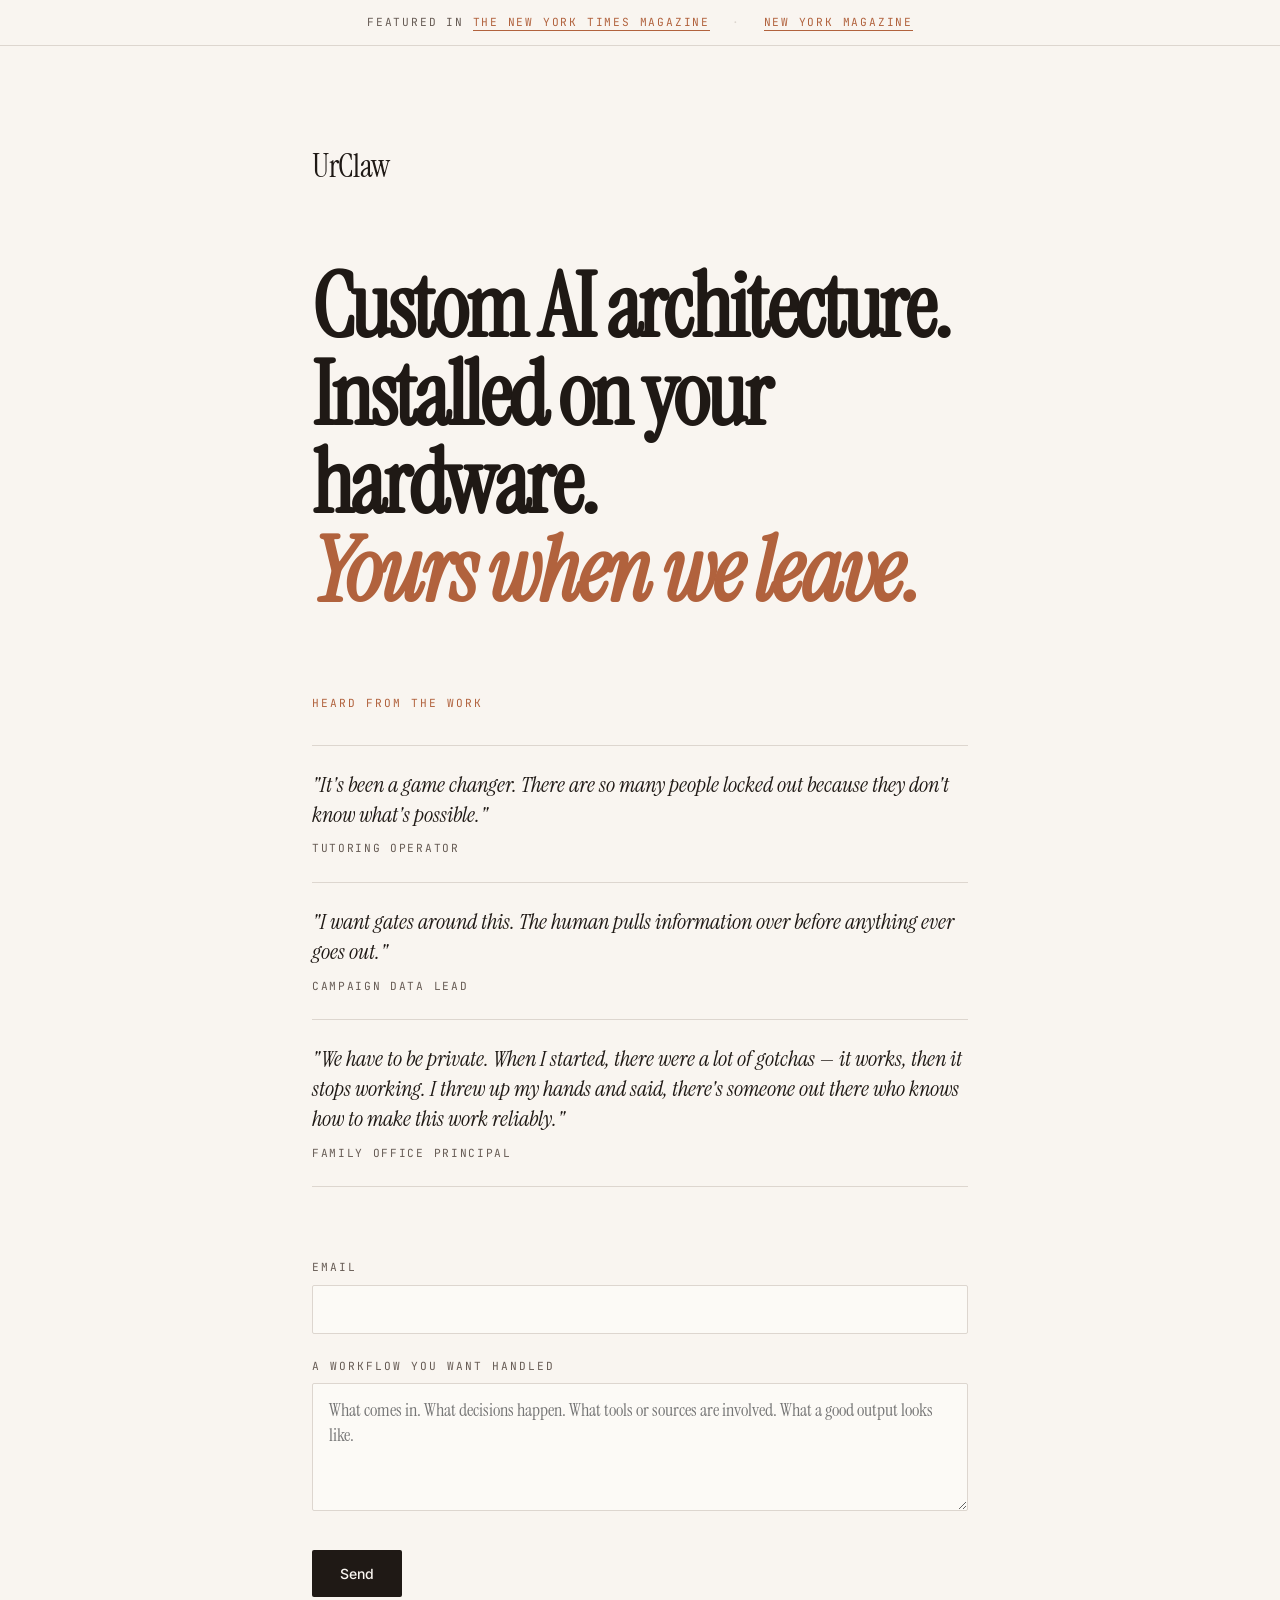
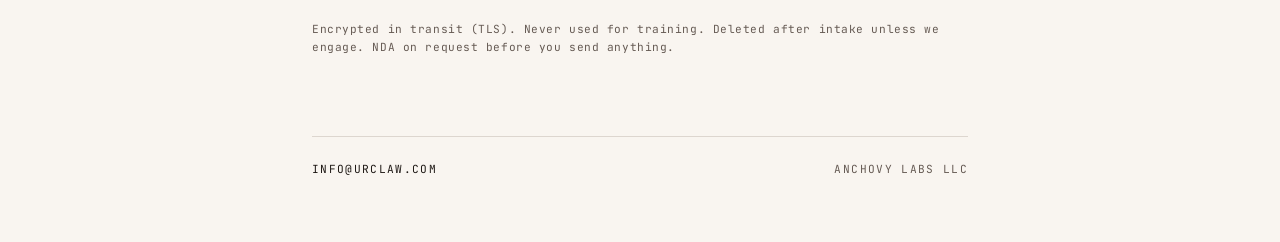
==== commit 84830e56: "Ship NYT/NY Mag landing page with Cloudflare Worker intake - New hero: "Custom AI architecture. Inst" ====
--- a/index.html
+++ b/index.html
@@ -3,469 +3,197 @@
 <head>
 <meta charset="utf-8">
 <meta name="viewport" content="width=device-width,initial-scale=1">
+<title>UrClaw — Custom AI architecture. Installed on your hardware.</title>
+<meta name="description" content="A New York AI operations practice. Custom AI architecture, installed on your hardware, yours when we leave.">
+<meta property="og:title" content="UrClaw — Custom AI architecture. Installed on your hardware.">
+<meta property="og:description" content="A New York AI operations practice. We install AI carefully. Custom architecture, designed around your work.">
+<meta property="og:type" content="website">
+<meta property="og:url" content="https://urclaw.com/">
+<meta name="theme-color" content="#A8503A">
+<link rel="preconnect" href="https://fonts.googleapis.com">
+<link rel="preconnect" href="https://fonts.gstatic.com" crossorigin>
+<link rel="stylesheet" href="https://fonts.googleapis.com/css2?family=Instrument+Serif:ital@0;1&family=Inter:wght@400;500;600&family=JetBrains+Mono:wght@400;500&display=swap">
+<style>
+:root {
+  --bg: oklch(0.972 0.008 75);
+  --fg: oklch(0.22 0.012 60);
+  --card: oklch(0.985 0.006 75);
+  --accent: oklch(0.58 0.115 45);
+  --border: oklch(0.88 0.012 65);
+  --muted-fg: oklch(0.48 0.018 60);
+  --serif: "Instrument Serif", Georgia, serif;
+  --sans: "Inter", system-ui, sans-serif;
+  --mono: "JetBrains Mono", ui-monospace, monospace;
+}
+* { box-sizing: border-box; margin: 0; padding: 0; }
+body { background: var(--bg); color: var(--fg); font-family: var(--sans); line-height: 1.55; -webkit-font-smoothing: antialiased; }
+a { color: inherit; }
 
-<title>UrClaw. AI operations, installed in NYC.</title>
-<meta name="description" content="NYC AI operations practice. Custom AI installed on your hardware, in person if you're in the city. Fixed quote in 2 business days. From $1,500.">
-<meta name="author" content="UrClaw, a practice of Anchovy Labs LLC">
-<meta name="robots" content="index, follow, max-image-preview:large">
-<meta name="theme-color" content="#A8503A">
-<link rel="canonical" href="https://urclaw.com/">
+.featured { border-bottom: 1px solid var(--border); padding: 0.85rem 0; text-align: center; }
+.featured .inner { max-width: 48rem; margin: 0 auto; padding: 0 1.5rem; font-family: var(--mono); font-size: 0.7rem; letter-spacing: 0.16em; text-transform: uppercase; color: var(--muted-fg); }
+.featured .inner > span { display: inline-block; }
+.featured .sep { color: var(--border); margin: 0 0.85rem; }
+.featured a { color: var(--accent); border-bottom: 1px solid var(--accent); padding-bottom: 1px; text-decoration: none; }
+.featured a:hover { color: var(--fg); border-bottom-color: var(--fg); }
 
-<!-- favicon + apple touch icon -->
-<link rel="icon" href="/favicon.svg" type="image/svg+xml">
-<link rel="alternate icon" href="/favicon.ico">
-<link rel="apple-touch-icon" href="/apple-touch-icon.png">
+.wrap { max-width: 44rem; margin: 0 auto; padding: 6rem 1.5rem 4rem; }
+.brand { font-family: var(--serif); font-size: 2rem; letter-spacing: -0.01em; }
 
-<!-- Open Graph -->
-<meta property="og:type" content="website">
-<meta property="og:site_name" content="UrClaw">
-<meta property="og:url" content="https://urclaw.com/">
-<meta property="og:title" content="UrClaw. AI operations, installed in NYC.">
-<meta property="og:description" content="NYC AI operations practice. Custom AI installed on your hardware. Fixed quote in 2 business days. From $1,500.">
-<meta property="og:image" content="https://urclaw.com/og-image.png">
-<meta property="og:image:width" content="1200">
-<meta property="og:image:height" content="630">
-<meta property="og:image:alt" content="UrClaw — Your AI. Installed. Running.">
-<meta property="og:locale" content="en_US">
+h1 { font-family: var(--serif); font-size: clamp(3rem, 9vw, 5.5rem); line-height: 1; letter-spacing: -0.03em; margin-top: 4.5rem; }
+h1 span { display: block; }
+h1 .accent { color: var(--accent); font-style: italic; }
 
-<!-- Twitter Card -->
-<meta name="twitter:card" content="summary_large_image">
-<meta name="twitter:url" content="https://urclaw.com/">
-<meta name="twitter:title" content="UrClaw. AI operations, installed in NYC.">
-<meta name="twitter:description" content="NYC AI operations practice. Custom AI installed on your hardware. Fixed quote in 2 business days. From $1,500.">
-<meta name="twitter:image" content="https://urclaw.com/og-image.png">
-<meta name="twitter:image:alt" content="UrClaw — Your AI. Installed. Running.">
+section.quotes { margin-top: 5rem; }
+section.quotes .eyebrow { font-family: var(--mono); font-size: 0.7rem; letter-spacing: 0.18em; text-transform: uppercase; color: var(--accent); }
+section.quotes ul { margin-top: 2rem; list-style: none; padding: 0; }
+section.quotes li { padding: 1.5rem 0; border-top: 1px solid var(--border); }
+section.quotes li:last-child { border-bottom: 1px solid var(--border); }
+section.quotes .q { font-family: var(--serif); font-style: italic; font-size: clamp(1.15rem, 2vw, 1.35rem); line-height: 1.4; color: var(--fg); }
+section.quotes .a { margin-top: 0.65rem; font-family: var(--mono); font-size: 0.7rem; letter-spacing: 0.15em; text-transform: uppercase; color: var(--muted-fg); }
 
-<link rel="preconnect" href="https://cal.com">
-<link rel="stylesheet" href="./styles.css">
+form { margin-top: 4.5rem; }
+form label { display: block; font-family: var(--mono); font-size: 0.7rem; letter-spacing: 0.18em; text-transform: uppercase; color: var(--muted-fg); margin-top: 1.5rem; margin-bottom: 0.5rem; }
+form label:first-of-type { margin-top: 0; }
+form input, form textarea { width: 100%; padding: 0.85rem 1rem; font-family: inherit; font-size: 1rem; background: var(--card); border: 1px solid var(--border); border-radius: 2px; color: var(--fg); }
+form input:focus, form textarea:focus { outline: 2px solid var(--accent); outline-offset: 1px; }
+form textarea { resize: vertical; min-height: 8rem; font-family: var(--serif); font-size: 1.1rem; line-height: 1.45; }
+form button { margin-top: 2rem; padding: 0.95rem 1.75rem; background: var(--fg); color: var(--bg); border: none; border-radius: 2px; font-family: inherit; font-size: 0.875rem; font-weight: 500; cursor: pointer; }
+form button:disabled { opacity: 0.5; cursor: not-allowed; }
+.honeypot { position: absolute; left: -9999px; width: 1px; height: 1px; opacity: 0; pointer-events: none; }
+.compliance { margin-top: 1.5rem; font-family: var(--mono); font-size: 0.7rem; letter-spacing: 0.05em; line-height: 1.55; color: var(--muted-fg); }
+.error { margin-top: 1rem; padding: 0.75rem 0.9rem; font-family: var(--mono); font-size: 0.7rem; letter-spacing: 0.05em; color: var(--accent); border-left: 2px solid var(--accent); background: oklch(0.95 0.011 70); display: none; }
+.error.show { display: block; }
 
-<!-- structured data: ProfessionalService + FAQPage -->
-<script type="application/ld+json">
-{
-  "@context": "https://schema.org",
-  "@graph": [
-    {
-      "@type": "ProfessionalService",
-      "@id": "https://urclaw.com/#practice",
-      "name": "UrClaw",
-      "legalName": "Anchovy Labs LLC",
-      "description": "NYC operations practice that installs custom AI on client hardware. Workflow scoping, on-premise deployment, harness-agnostic implementation across OpenClaw, Claude Code, Hermes, and custom agents.",
-      "url": "https://urclaw.com/",
-      "image": "https://urclaw.com/og-image.png",
-      "logo": "https://urclaw.com/assets/mark-m3-bronze-400.png",
-      "priceRange": "$1,500 - $25,000+",
-      "telephone": "",
-      "email": "info@urclaw.com",
-      "address": {
-        "@type": "PostalAddress",
-        "addressLocality": "New York",
-        "addressRegion": "NY",
-        "addressCountry": "US"
-      },
-      "areaServed": [
-        { "@type": "City", "name": "New York" },
-        { "@type": "Country", "name": "United States" }
-      ],
-      "serviceType": [
-        "AI operations consulting",
-        "Custom AI agent installation",
-        "On-premise AI deployment",
-        "OpenClaw install service",
-        "Claude Code integration",
-        "AI workflow automation"
-      ],
-      "knowsAbout": [
-        "OpenClaw",
-        "Claude Code",
-        "Hermes",
-        "AI workflow automation",
-        "On-premise AI deployment",
-        "Custom AI agents",
-        "AI infrastructure for regulated industries"
-      ],
-      "slogan": "Your AI. Installed. Running.",
-      "foundingLocation": {
-        "@type": "Place",
-        "address": {
-          "@type": "PostalAddress",
-          "addressLocality": "New York",
-          "addressRegion": "NY",
-          "addressCountry": "US"
-        }
-      }
-    },
-    {
-      "@type": "FAQPage",
-      "@id": "https://urclaw.com/#faq",
-      "mainEntity": [
-        {
-          "@type": "Question",
-          "name": "Who owns the data and the code, and what happens if you disappear?",
-          "acceptedAnswer": {
-            "@type": "Answer",
-            "text": "You do, and nothing changes. Configs, skills, data, all of it on your hardware or in accounts you control. Nothing lives on our servers. We document the system at install so any competent engineer can pick it up."
-          }
-        },
-        {
-          "@type": "Question",
-          "name": "Is this an OpenClaw install service?",
-          "acceptedAnswer": {
-            "@type": "Answer",
-            "text": "Sometimes. We also ship on Claude Code, Hermes, and custom agents. We pick what fits your workflow, your compliance posture, and your team."
-          }
-        },
-        {
-          "@type": "Question",
-          "name": "What's the actual risk of sensitive data leaving our systems?",
-          "acceptedAnswer": {
-            "@type": "Answer",
-            "text": "For high-risk cases we deploy locally with zero cloud calls. Otherwise we document exactly which providers see which data so you can audit it."
-          }
-        },
-        {
-          "@type": "Question",
-          "name": "What about runaway API bills, or losing my work?",
-          "acceptedAnswer": {
-            "@type": "Answer",
-            "text": "Token caps are set at install. Model spend gets monitored, and broken changes get rolled back. Configs are backed up locally and in your accounts so a Mac Mini wipe doesn't take the system with it."
-          }
-        }
-      ]
-    }
-  ]
+footer { margin-top: 5rem; padding-top: 1.5rem; border-top: 1px solid var(--border); display: flex; justify-content: space-between; font-family: var(--mono); font-size: 0.7rem; letter-spacing: 0.12em; text-transform: uppercase; color: var(--muted-fg); }
+footer a { color: var(--fg); text-decoration: none; }
+::selection { background: var(--accent); color: var(--bg); }
+
+@media (max-width: 540px) {
+  .featured .sep { display: block; height: 0.25rem; margin: 0.4rem 0; visibility: hidden; }
 }
-</script>
+</style>
 </head>
 <body>
-<a class="skip-link" href="#main">Skip to content</a>
 
-<header class="wrap top-bar" role="banner">
-  <a class="mark" href="/" aria-label="UrClaw home">
-    <img src="/assets/mark-m3-bronze-128.png" alt="" width="44" height="44">
-    <span class="brand">UrClaw</span>
-  </a>
-  <nav class="nav" aria-label="Primary">
-    <a href="#pricing">Pricing</a>
-    <a href="#faq">FAQ</a>
-    <a href="mailto:info@urclaw.com">Contact</a>
-  </nav>
-</header>
+<div class="featured">
+  <div class="inner">
+    <span>Featured in <a href="https://www.nytimes.com/2026/06/04/magazine/ai-agents-openclaw-small-business.html" target="_blank" rel="noopener">The New York Times Magazine</a></span>
+    <span class="sep">·</span>
+    <span><a href="https://nymag.com/intelligencer/article/my-adventures-setting-up-openclaw-agent.html" target="_blank" rel="noopener">New York Magazine</a></span>
+  </div>
+</div>
 
-<main id="main">
+<main class="wrap">
+  <p class="brand">UrClaw</p>
 
-  <section class="hero-area wrap" style="padding: 96px 0 120px;">
-    <img class="hero-watermark" src="/assets/mark-m3-bronze-400.png" alt="" aria-hidden="true">
-    <div class="hero-grid">
-      <div class="hero-text">
-        <div class="press-credit">
-          <span class="square" aria-hidden="true"></span>
-          <span class="prefix">Featured in</span>
-          <span class="pub">New York Magazine</span>
-          <span class="year">· 2026</span>
-        </div>
-        <h1 class="display-xl">Your AI. <em>Installed.</em> Running.</h1>
-        <p class="sub-hero" style="margin-top: 36px; max-width: 58ch;">A New York operations practice. We install custom AI on your hardware, for the work that breaks first in your morning. In person if you're in the city.</p>
-        <p class="fear-line" style="margin-top: 18px;">For the ones who already tried, and watched it break.</p>
-        <div class="cta-row" style="margin-top: 44px;">
-          <a class="cta-primary" href="https://cal.com/a-labs/urclaw-intro">Book a discovery call →</a>
-          <a class="cta-secondary" href="mailto:info@urclaw.com?subject=Workflow%20diagram%20request">Send a workflow → diagram in 48h</a>
-        </div>
-        <p class="hero-sla"><strong>Fixed quote within 2 business days.</strong> No cost-plus billing.</p>
-      </div>
-    </div>
+  <h1>
+    <span>Custom AI architecture.</span>
+    <span>Installed on your hardware.</span>
+    <span class="accent">Yours when we leave.</span>
+  </h1>
+
+  <section class="quotes">
+    <p class="eyebrow">Heard from the work</p>
+    <ul>
+      <li>
+        <p class="q">"It's been a game changer. There are so many people locked out because they don't know what's possible."</p>
+        <p class="a">Tutoring operator</p>
+      </li>
+      <li>
+        <p class="q">"I want gates around this. The human pulls information over before anything ever goes out."</p>
+        <p class="a">Campaign data lead</p>
+      </li>
+      <li>
+        <p class="q">"We have to be private. When I started, there were a lot of gotchas — it works, then it stops working. I threw up my hands and said, there's someone out there who knows how to make this work reliably."</p>
+        <p class="a">Family office principal</p>
+      </li>
+    </ul>
   </section>
 
-  <aside class="epigraph" aria-label="NYC vignette">
-    <blockquote>
-      You're on the L&nbsp;train. Your AI is <em>clearing your inbox.</em>
-    </blockquote>
-    <cite>UrClaw · New York City</cite>
-  </aside>
+  <form id="intake" novalidate>
+    <label for="email">Email</label>
+    <input type="email" id="email" name="email" autocomplete="email" required>
 
-  <section class="section-dark">
-    <div class="wrap">
-      <span class="section-num">i. The discipline</span>
-      <div class="manifesto-poster">
-        <p class="display-poster">A new discipline is emerging. <em>People who understand their own work</em> well enough to teach a machine about it.</p>
-      </div>
-      <div class="pattern-chain">
-        <div class="pattern-mark">
-          <span class="dot"></span>
-          <div class="word">Reliability</div>
-        </div>
-        <div class="pattern-mark">
-          <span class="dot"></span>
-          <div class="word">Time back</div>
-        </div>
-        <div class="pattern-mark">
-          <span class="dot"></span>
-          <div class="word">Knows your stack</div>
-        </div>
-        <div class="pattern-mark">
-          <span class="dot"></span>
-          <div class="word">Trust earned</div>
-        </div>
-      </div>
+    <label for="workflow">A workflow you want handled</label>
+    <textarea id="workflow" name="workflow" required minlength="20" placeholder="What comes in. What decisions happen. What tools or sources are involved. What a good output looks like."></textarea>
+
+    <!-- honeypot: bots fill this, humans don't see it -->
+    <div class="honeypot" aria-hidden="true">
+      <label for="website">Website (leave blank)</label>
+      <input type="text" id="website" name="website" tabindex="-1" autocomplete="off">
     </div>
-  </section>
 
-  <section>
-    <div class="wrap">
-      <span class="section-num">ii. The buyers</span>
-      <h2><em>Same frustration.</em> Different context.</h2>
-      <div class="profile-cards">
-        <article class="profile-card">
-          <div class="sector">Online education</div>
-          <h3 class="role">The <em>Two-Language Practice.</em></h3>
-          <blockquote class="moment">It's been a game changer. But there are so many people like me locked out because they don't know what's possible.</blockquote>
-          <cite class="byline">Practice founder</cite>
-        </article>
-        <article class="profile-card">
-          <div class="sector">Asset management</div>
-          <h3 class="role">The <em>Concurrent Desk.</em></h3>
-          <blockquote class="moment">I spent three days trying to figure out handoffs. I stopped what I was doing, that's not my core business.</blockquote>
-          <cite class="byline">Principal</cite>
-        </article>
-        <article class="profile-card">
-          <div class="sector">Privileged-records firm</div>
-          <h3 class="role">The <em>On-Premise Practice.</em></h3>
-          <blockquote class="moment">I threw up my hands and said, there's someone else out there that knows how to make all this work reliably.</blockquote>
-          <cite class="byline">Chief Technology Officer</cite>
-        </article>
-        <article class="profile-card">
-          <div class="sector">Capital markets</div>
-          <h3 class="role">The <em>Single-Source Desk.</em></h3>
-          <blockquote class="moment">When I see something interesting I save it on each app that I see it on. It's everywhere. I need a single source.</blockquote>
-          <cite class="byline">Desk head</cite>
-        </article>
-        <article class="profile-card">
-          <div class="sector">Field operations</div>
-          <h3 class="role">The <em>Saturday Cycle.</em></h3>
-          <blockquote class="moment">All of a sudden I can join voter files with shape files automatically. I can practically run turnout models on these things.</blockquote>
-          <cite class="byline">Operations lead</cite>
-        </article>
-        <article class="profile-card">
-          <div class="sector">Local-first business</div>
-          <h3 class="role">The <em>Two-Storefront Counter.</em></h3>
-          <blockquote class="moment">This is going to change everything. I haven't had that feeling since the Apple iPhone.</blockquote>
-          <cite class="byline">Owner</cite>
-        </article>
+    <button type="submit" id="send">Send</button>
+    <p class="error" id="error"></p>
+    <p class="compliance">Encrypted in transit (TLS). Never used for training. Deleted after intake unless we engage. NDA on request before you send anything.</p>
+  </form>
 
-        <article class="profile-card profile-card-wide">
-          <div class="left-col">
-            <div class="sector">Brooklyn, NYC</div>
-            <h3 class="role">The <em>Night Owl.</em></h3>
-          </div>
-          <div class="right-col">
-            <blockquote class="moment">I bought this computer for OpenClaw. Sat here till 8 a.m. last night, only quit because it deleted everything. Woke up and I'm back here again.</blockquote>
-            <cite class="byline">Solo operator</cite>
-          </div>
-        </article>
-      </div>
-
-    </div>
-  </section>
-
-  <section class="section-dark">
-    <div class="wrap">
-      <span class="section-num">iii. How the install works</span>
-      <h2>Built with you.<br><em>On the timeline we set.</em></h2>
-      <div class="tier-durations">
-        <div class="tier-duration">
-          <span class="tier">Starter</span>
-          <span class="span">one week</span>
-        </div>
-        <div class="tier-duration">
-          <span class="tier">Operations</span>
-          <span class="span">two to four weeks</span>
-        </div>
-        <div class="tier-duration">
-          <span class="tier">Full</span>
-          <span class="span">four to eight weeks</span>
-        </div>
-      </div>
-      <div class="timeline">
-        <div class="timeline-step">
-          <div class="marker">01</div>
-          <h3 class="step-name">Discovery</h3>
-          <p class="step-copy">Free call. You describe a workflow that's breaking. We name the likely tier on the call. Operations and Full include a use-case mapping session, NDA where needed.</p>
-        </div>
-        <div class="timeline-step">
-          <div class="marker">02</div>
-          <h3 class="step-name">Scope</h3>
-          <p class="step-copy">Named scope. Named price. Named retainer. Quoted before we sign.</p>
-        </div>
-        <div class="timeline-step">
-          <div class="marker">03</div>
-          <h3 class="step-name">Install <em class="loc">· in NYC, in person</em></h3>
-          <p class="step-copy">One engineer, building on your machines while your team watches. We come to you in the city. On video if you're elsewhere.</p>
-        </div>
-        <div class="timeline-step">
-          <div class="marker">04</div>
-          <h3 class="step-name">Stabilize</h3>
-          <p class="step-copy">The agent improves the longer it runs. We tune routes and write a one-page note every retainer month.</p>
-        </div>
-      </div>
-    </div>
-  </section>
-
-  <section>
-    <div class="wrap">
-      <span class="section-num">iv. What you keep</span>
-      <h2>Fire us on Monday.<br>The agent <em>still runs Tuesday.</em></h2>
-      <div class="keep-entries">
-        <div class="keep-entry">
-          <div class="body">
-            <div class="label">Data</div>
-            <h3 class="word"><span class="em-dark">Configs, skills, prompts.</span> All on your hardware.</h3>
-            <p class="copy">Nothing on our servers, nothing licensed back to you. We document the sources at install so any competent engineer can pick it up.</p>
-          </div>
-        </div>
-        <div class="keep-entry">
-          <div class="body">
-            <div class="label">Hardware</div>
-            <h3 class="word"><span class="em-dark">On-premise</span> where it has to be.</h3>
-            <p class="copy">When the workflow requires it, the agent runs locally with zero cloud calls. Otherwise we map exactly which providers see which data, in writing, before the install begins.</p>
-          </div>
-        </div>
-        <div class="keep-entry">
-          <div class="body">
-            <div class="label">Workflows</div>
-            <h3 class="word"><span class="em-dark">Translated,</span> not abstracted.</h3>
-            <p class="copy">The agent runs your specific work, with your specific rules, in the tools you already use. No platform tax. No "your workflow doesn't fit our product."</p>
-          </div>
-        </div>
-        <div class="keep-entry">
-          <div class="body">
-            <div class="label">Expertise</div>
-            <h3 class="word"><span class="em-dark">Encoded</span> in something you can read.</h3>
-            <p class="copy">By the end of install your team understands the system well enough to run it. Retainer is optional for Starter, expected for Operations, required for Full.</p>
-          </div>
-        </div>
-      </div>
-    </div>
-  </section>
-
-  <section id="pricing" class="dark-pricing" style="padding: 96px 0;">
-    <div class="wrap">
-      <span class="section-num">v. Pricing</span>
-      <h2>Priced for reliability,<br><em>not consumption.</em></h2>
-
-      <div class="sla-banner">
-        <span class="sla-tag">The SLA</span>
-        Fixed quote within <em>2 business days</em> after discovery. No cost-plus billing.
-      </div>
-
-      <div class="pricing-posters">
-        <div class="pricing-poster">
-          <div class="tier-rule"></div>
-          <h3 class="tier-name">Starter Install</h3>
-          <div class="price"><em>$</em>1,500</div>
-          <div class="price-unit">flat</div>
-          <ul class="scope-list">
-            <li>One workflow.</li>
-            <li>About a week.</li>
-            <li>Retainer optional.</li>
-          </ul>
-        </div>
-        <div class="pricing-poster">
-          <div class="tier-rule"></div>
-          <h3 class="tier-name">Operations Install</h3>
-          <div class="price">from <em>$</em>5K</div>
-          <div class="price-unit">scoped on the call</div>
-          <ul class="scope-list">
-            <li>Three to eight workflows.</li>
-            <li>Two to four weeks.</li>
-            <li>Retainer expected.</li>
-          </ul>
-        </div>
-        <div class="pricing-poster">
-          <div class="tier-rule"></div>
-          <h3 class="tier-name">Full Operations Build</h3>
-          <div class="price price-narrative">By <em>introduction.</em></div>
-          <div class="price-unit">private engagements</div>
-          <ul class="scope-list">
-            <li>Complete operations translation.</li>
-            <li>Private deployment options.</li>
-            <li>Compliance-aware setup.</li>
-            <li>Retainer required.</li>
-          </ul>
-        </div>
-      </div>
-
-      <p class="pricing-postscript">In between tiers? We'll quote it on the discovery call. If we're not the right fit, we'll tell you on that call.</p>
-
-      <div class="why-not-cheaper">
-        <div class="label">What you don't get at $999</div>
-        <p class="copy">A <strong>token-cap</strong> on the AI bill before it runs away. A <strong>config backup</strong> when the Mac Mini wipes itself. A <strong>routing diagram</strong> for which providers see what data. <strong>Someone to call</strong> when something breaks at 8 a.m. Commodity installs leave the operator on their own at exactly the moments that matter.</p>
-        <p class="references-line">Named references available on request, under NDA.</p>
-      </div>
-    </div>
-  </section>
-
-  <section id="faq">
-    <div class="wrap">
-      <span class="section-num">vi. Questions before the call</span>
-      <h2>The first <em>four.</em></h2>
-      <div class="faq-magazine">
-        <div class="faq-mag-item">
-          <div class="qa">
-            <h3 class="q">Who <em>owns it</em>, and what happens if you disappear?</h3>
-            <p class="a">You do, and nothing changes. Configs, skills, data, all of it on your hardware or in accounts you control. Nothing lives on our servers. We document the system at install so any competent engineer can pick it up.</p>
-          </div>
-        </div>
-        <div class="faq-mag-item">
-          <div class="qa">
-            <h3 class="q">Is this an <em>OpenClaw</em> install service?</h3>
-            <p class="a">Sometimes. We also ship on Claude Code, Hermes, and custom agents. We pick what fits your workflow, your compliance posture, and your team.</p>
-          </div>
-        </div>
-        <div class="faq-mag-item">
-          <div class="qa">
-            <h3 class="q">What's the <em>actual risk</em> of sensitive data leaving our systems?</h3>
-            <p class="a">For high-risk cases we deploy locally with zero cloud calls. Otherwise we document exactly which providers see which data so you can audit it.</p>
-          </div>
-        </div>
-        <div class="faq-mag-item">
-          <div class="qa">
-            <h3 class="q">What about <em>runaway API bills</em>, or losing my work?</h3>
-            <p class="a">Token caps are set at install. Model spend gets monitored, and broken changes get rolled back. Configs are backed up locally and in your accounts so a Mac Mini wipe doesn't take the system with it.</p>
-          </div>
-        </div>
-      </div>
-
-      <aside class="faq-sixth" aria-label="A different question" style="margin-top: 48px; max-width: 56ch;">
-        <div class="label">A different question</div>
-        <p class="copy">Send it. <a href="mailto:info@urclaw.com">info@urclaw.com</a>. Replies are written by a person.</p>
-      </aside>
-    </div>
-  </section>
-
-  <section class="tertiary-band">
-    <div class="wrap">
-      <p>Not ready for a call? <a href="mailto:info@urclaw.com?subject=Workflow%20diagram%20request">Send a workflow that's breaking.</a> We send a diagram back in 48 hours.</p>
-    </div>
-  </section>
-
+  <footer>
+    <a href="mailto:info@urclaw.com">info@urclaw.com</a>
+    <span>Anchovy Labs LLC</span>
+  </footer>
 </main>
 
-<section class="footer-cta-xl">
-  <div class="wrap">
-    <h2>You watch it get built.<br><em>You leave with it running.</em></h2>
-    <div class="cta-row">
-      <a class="cta-primary" href="https://cal.com/a-labs/urclaw-intro">Book a discovery call →</a>
-      <a class="cta-secondary" href="mailto:info@urclaw.com">info@urclaw.com</a>
-    </div>
-  </div>
-</section>
+<script>
+  // CONFIG: replace ENDPOINT after deploying the Cloudflare Worker
+  // Worker accepts JSON POST {email, workflow, website}
+  const ENDPOINT = 'https://urclaw-intake.ezra-anchovy.workers.dev/';
 
-<footer class="site-footer" role="contentinfo">
-  <div class="wrap">
-    <div class="row">
-      <div>UrClaw · A practice of Anchovy Labs LLC · New York City · 2026</div>
-    </div>
-  </div>
-</footer>
+  const form = document.getElementById('intake');
+  const btn = document.getElementById('send');
+  const errorEl = document.getElementById('error');
+
+  function showError(msg) {
+    errorEl.textContent = msg;
+    errorEl.classList.add('show');
+  }
+  function clearError() {
+    errorEl.textContent = '';
+    errorEl.classList.remove('show');
+  }
+
+  form.addEventListener('submit', async function(e) {
+    e.preventDefault();
+    clearError();
+
+    const email = form.email.value.trim();
+    const workflow = form.workflow.value.trim();
+    const website = form.website.value; // honeypot, should be empty
+
+    if (!email || !email.includes('@')) {
+      showError('Please enter a valid email.');
+      return;
+    }
+    if (workflow.length < 20) {
+      showError('Describe the workflow in a sentence or two (at least 20 characters).');
+      return;
+    }
+
+    btn.disabled = true;
+    btn.textContent = 'Sending…';
+
+    try {
+      const res = await fetch(ENDPOINT, {
+        method: 'POST',
+        headers: { 'Content-Type': 'application/json' },
+        body: JSON.stringify({ email, workflow, website })
+      });
+
+      if (!res.ok) {
+        const text = await res.text().catch(() => '');
+        throw new Error('send-failed: ' + res.status + ' ' + text);
+      }
+
+      // Success
+      form.innerHTML = '<p style="font-family:var(--serif);font-size:2rem;color:var(--accent);line-height:1.1">Thanks. We read every note.</p><p style="margin-top:1rem;font-size:0.95rem;color:var(--muted-fg)">If there\'s a clear fit, you\'ll hear back. If not, we\'ll say so plainly. Calls are scheduled after, not before.</p>';
+    } catch (err) {
+      console.error(err);
+      btn.disabled = false;
+      btn.textContent = 'Send';
+      showError('Something went wrong. Email info@urclaw.com directly.');
+    }
+  });
+</script>
 
 </body>
 </html>
